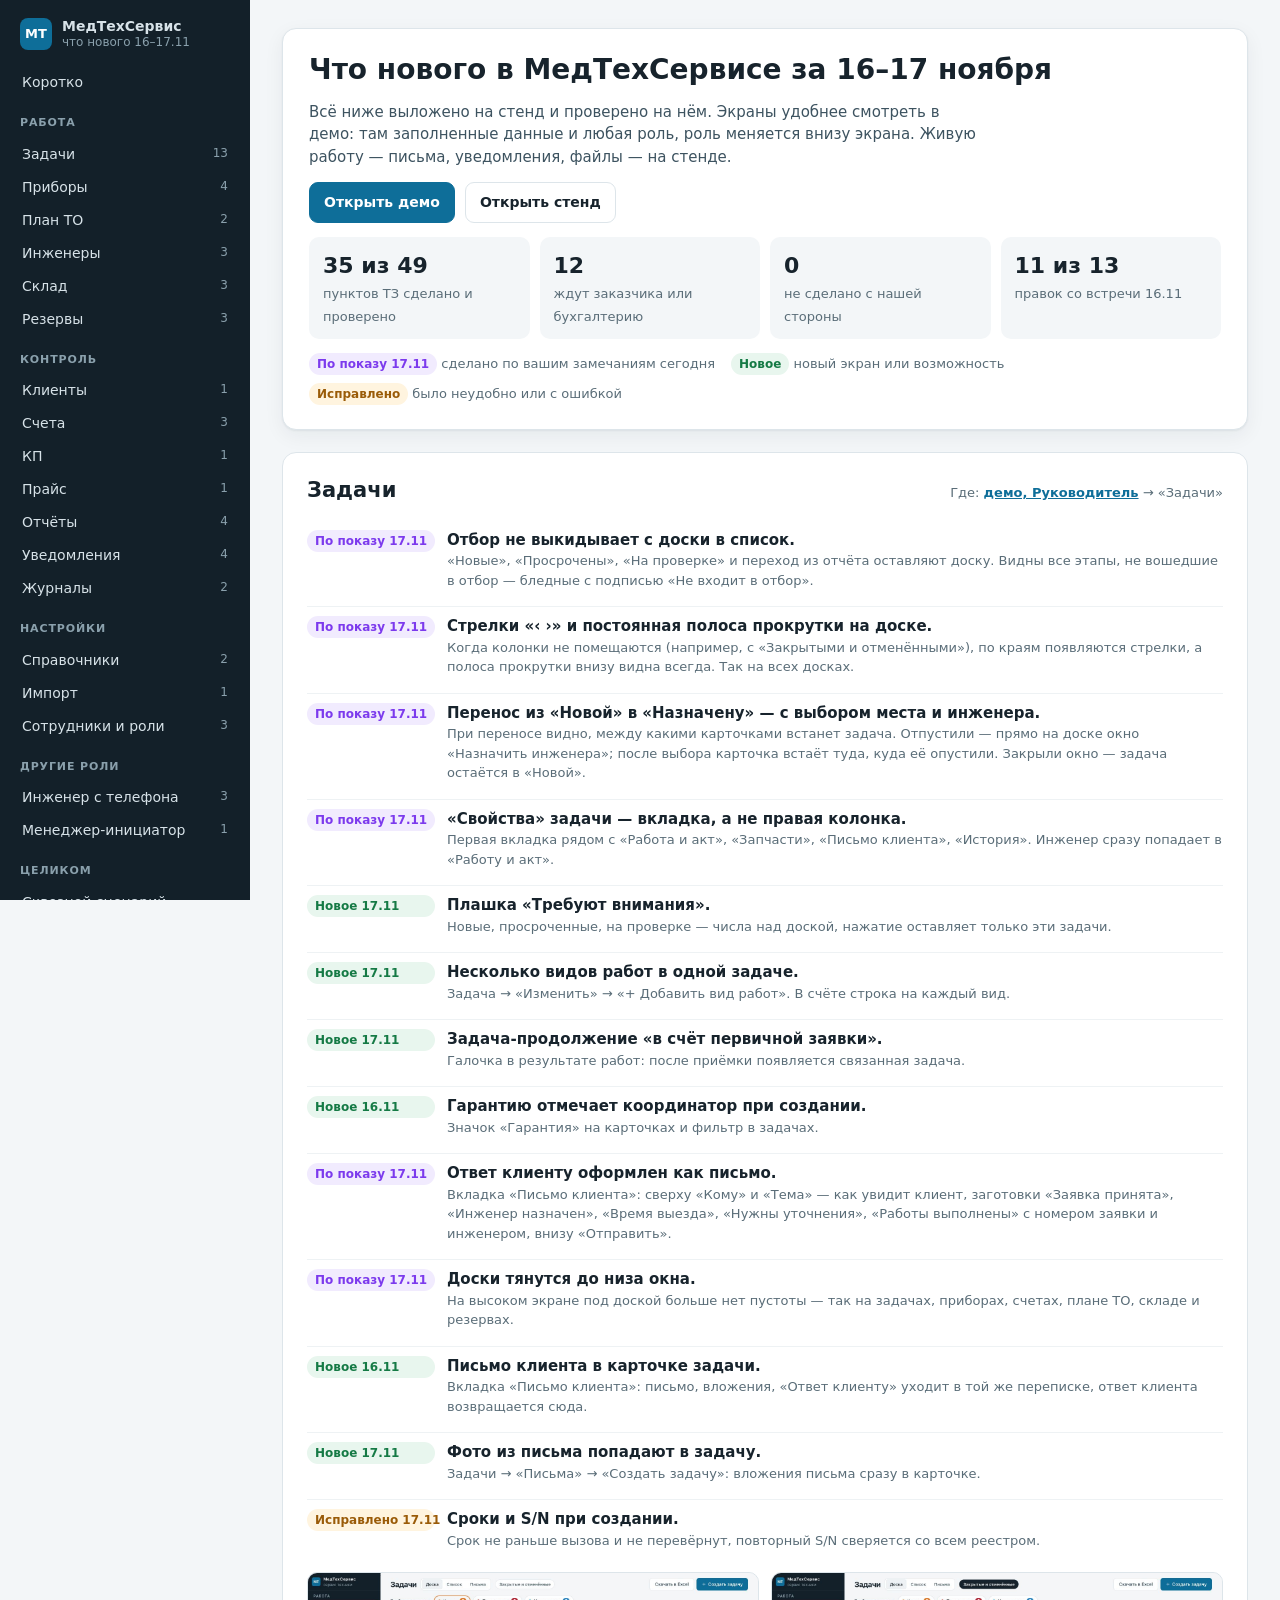
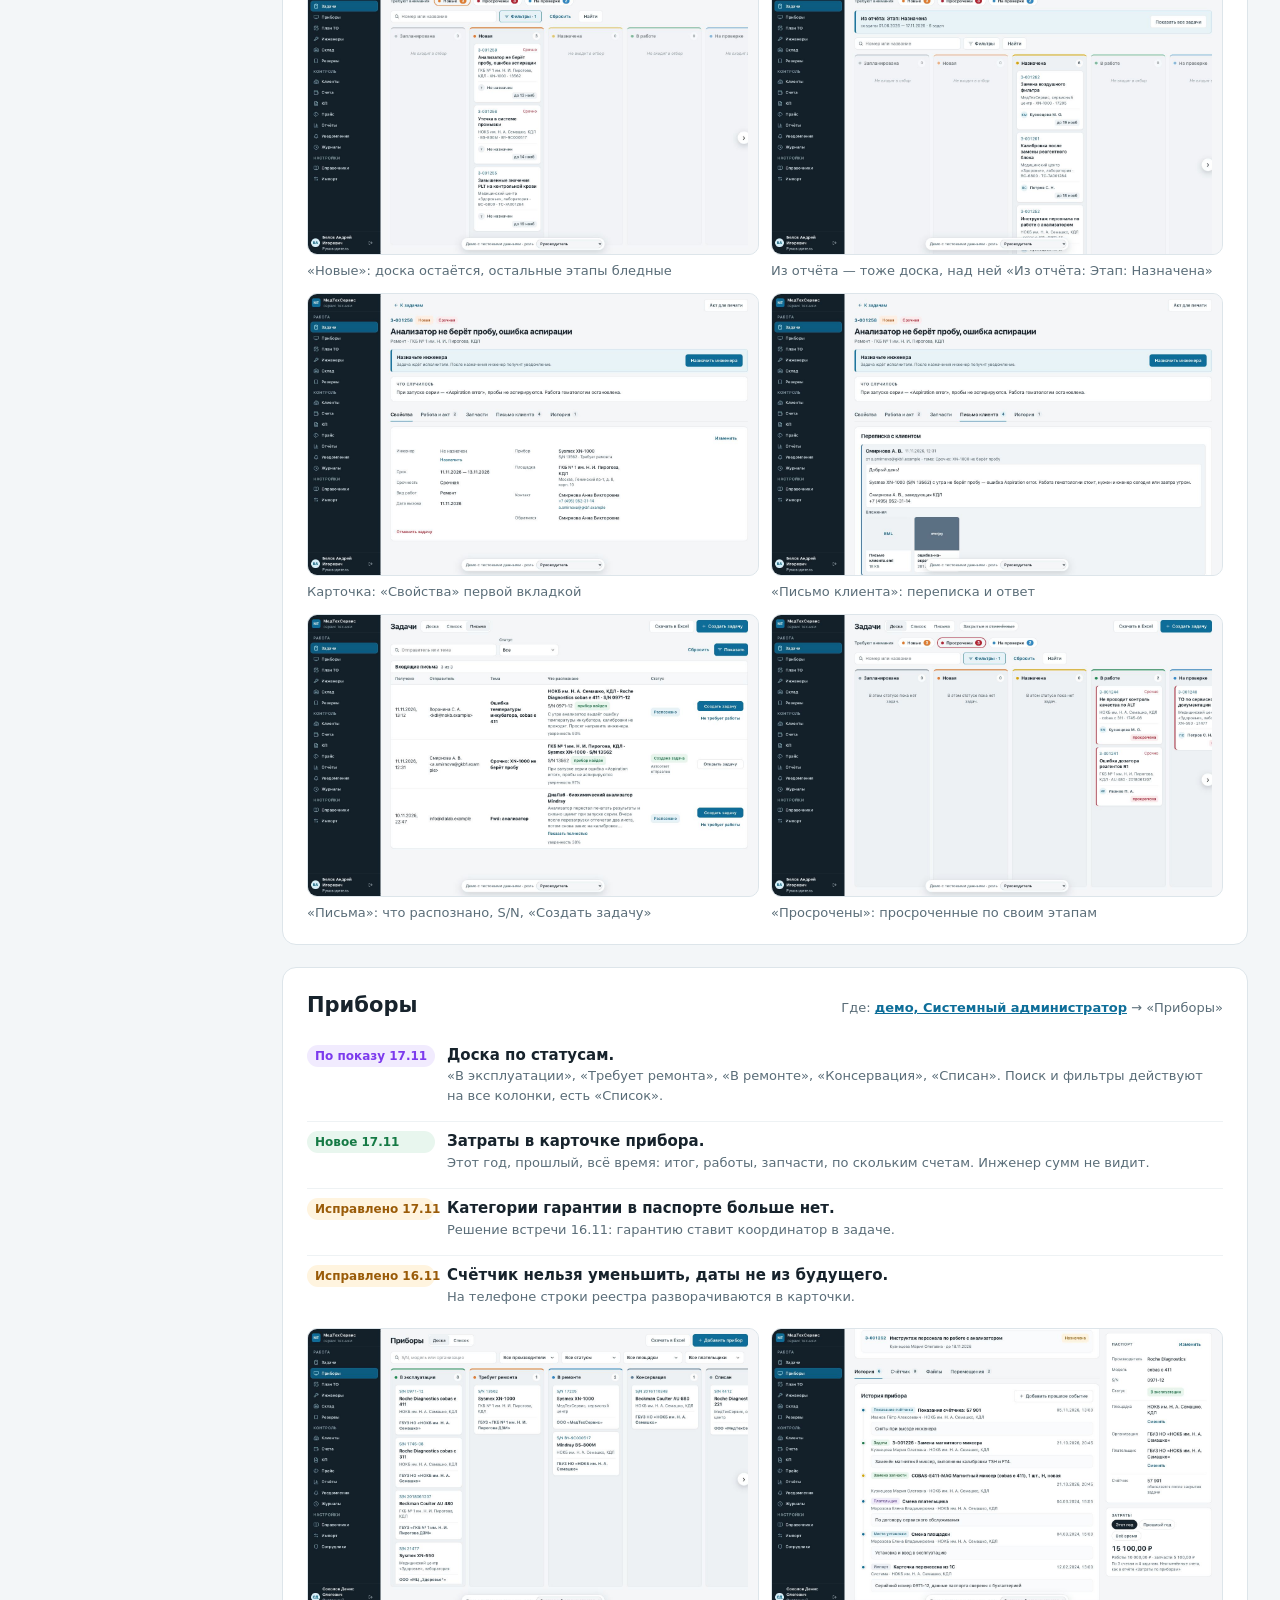
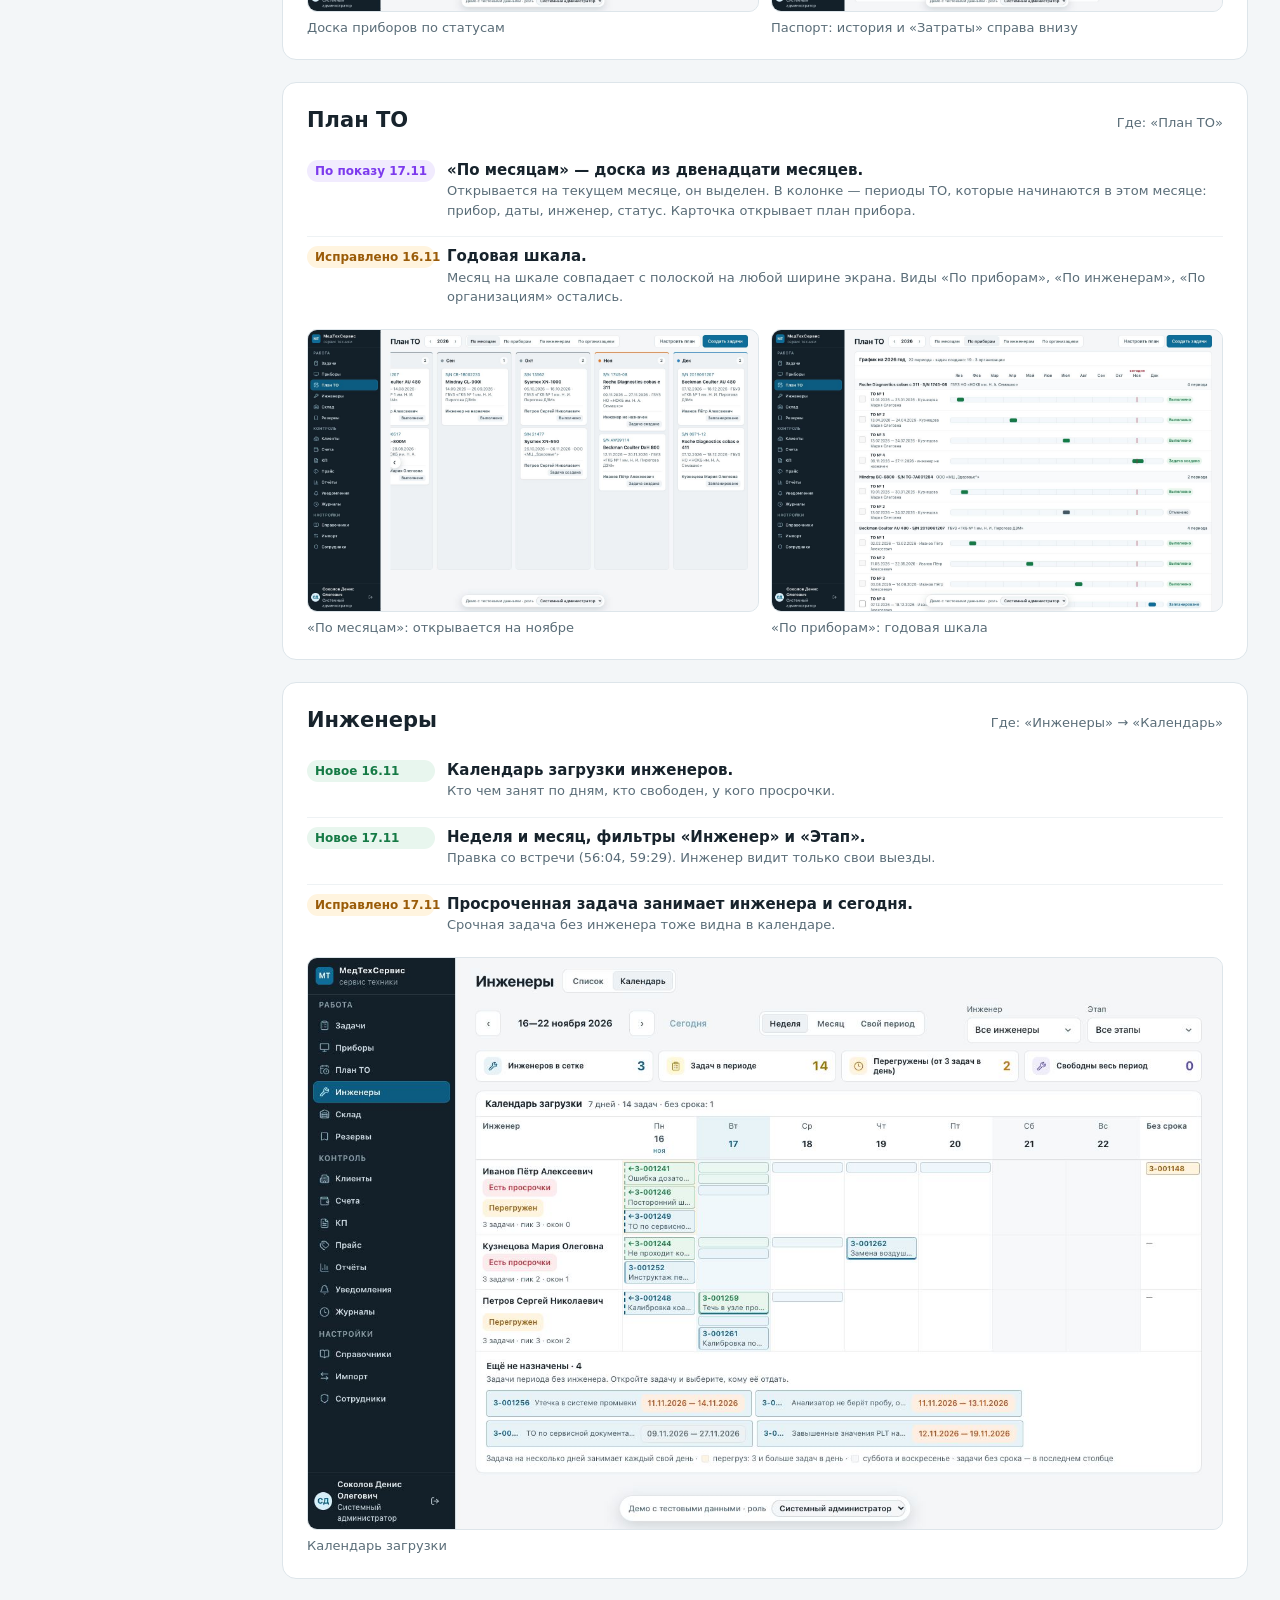
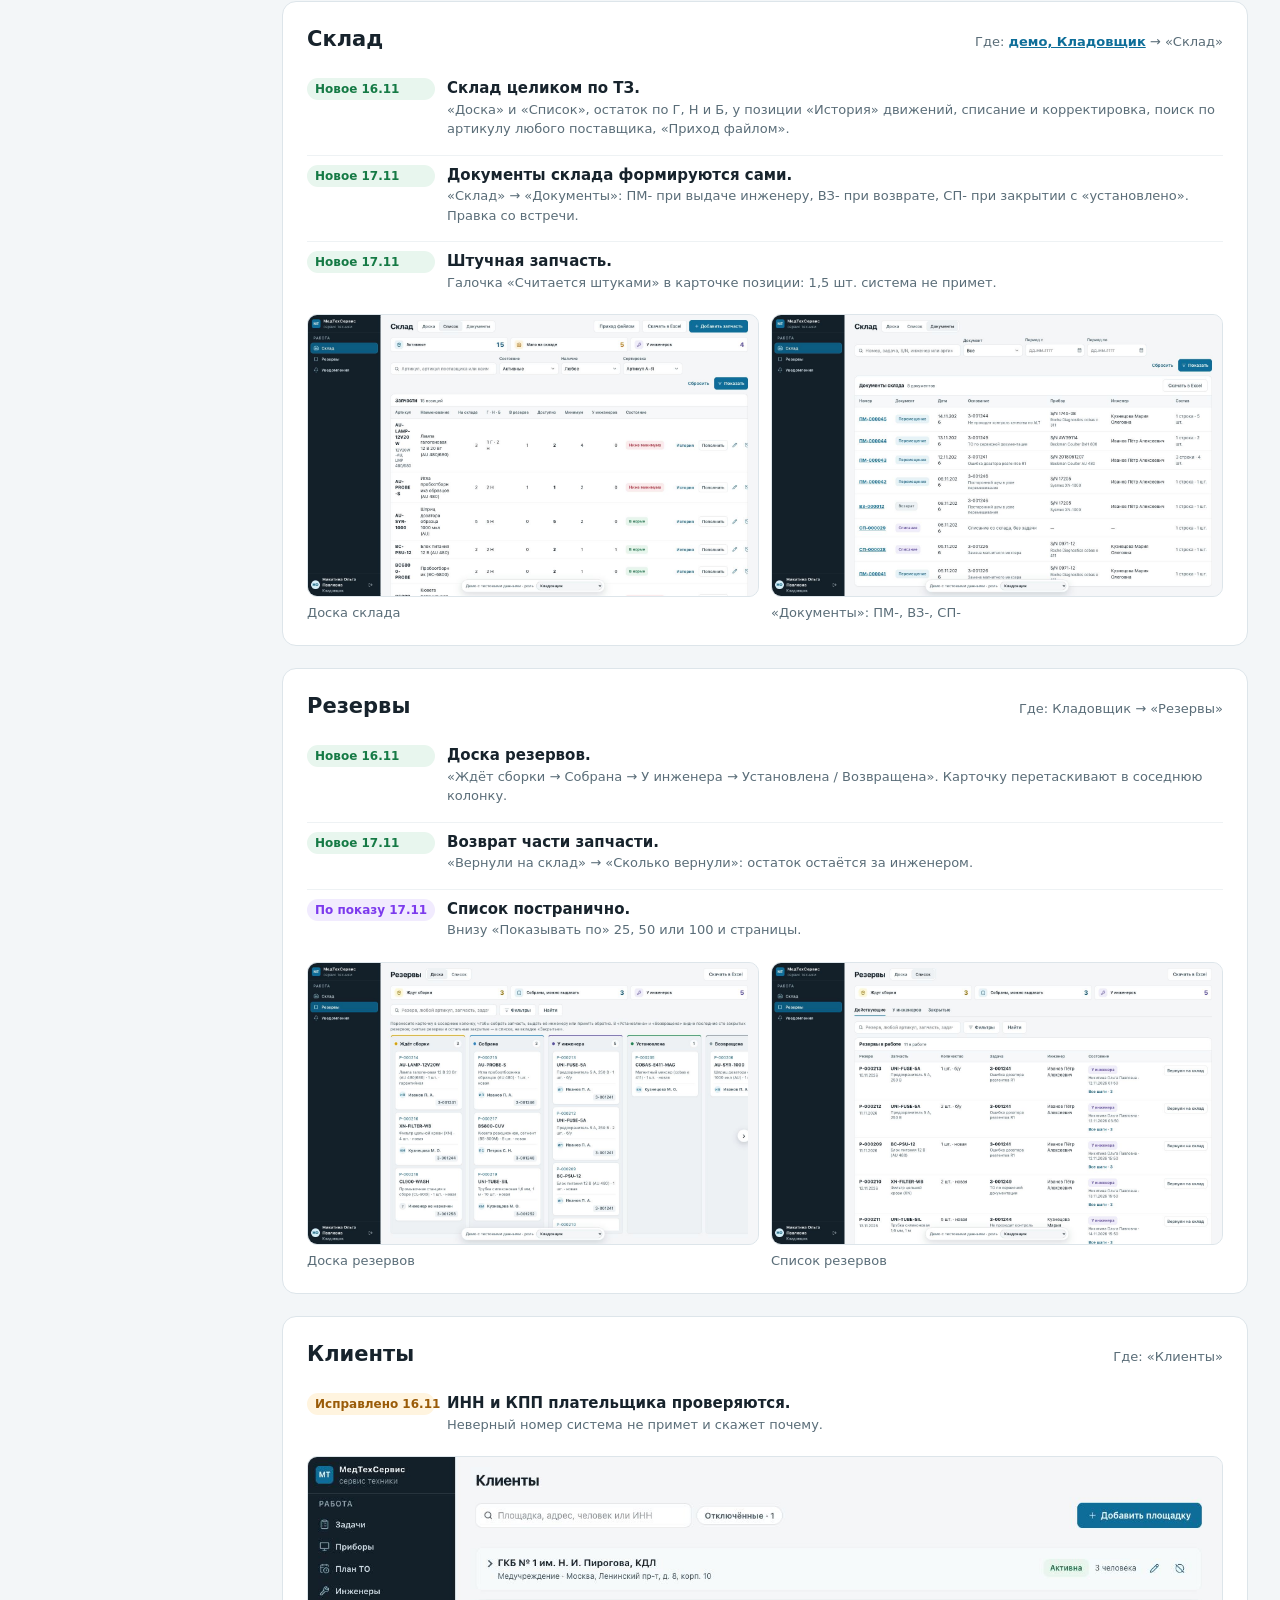
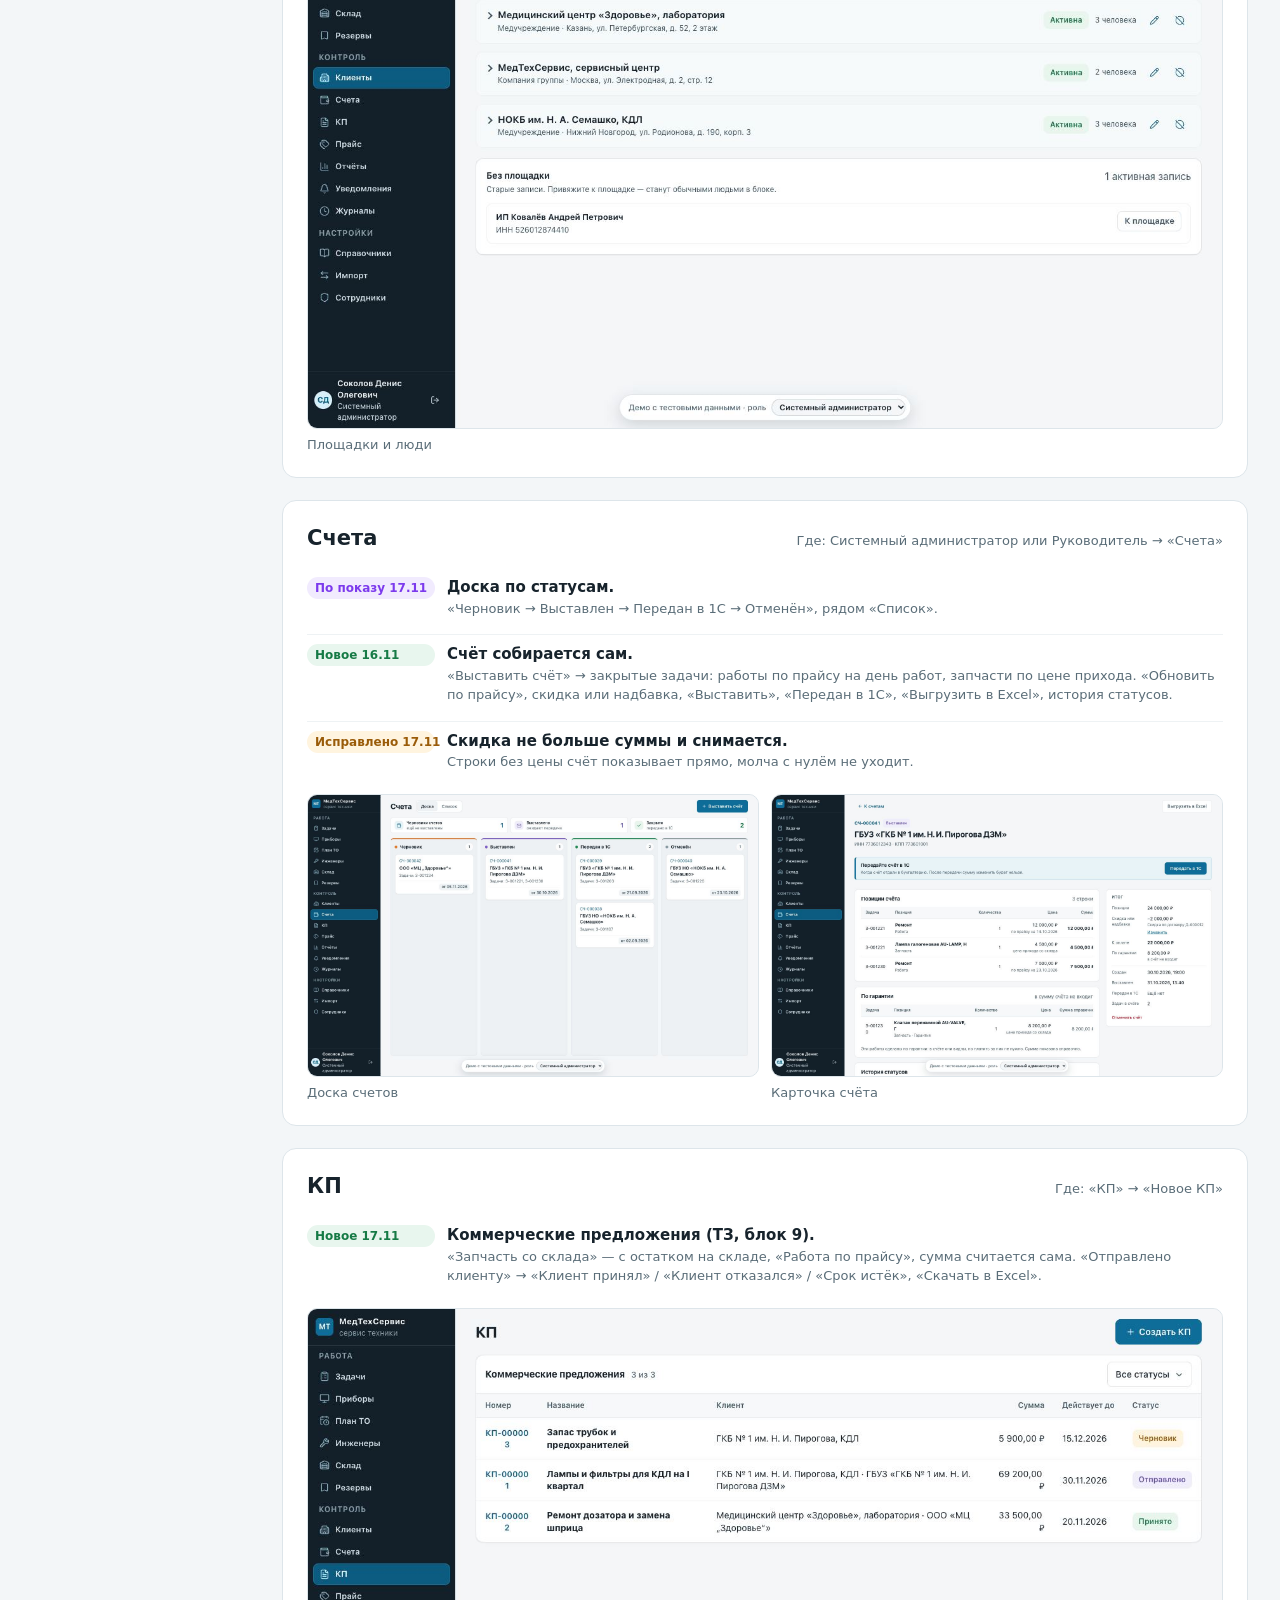
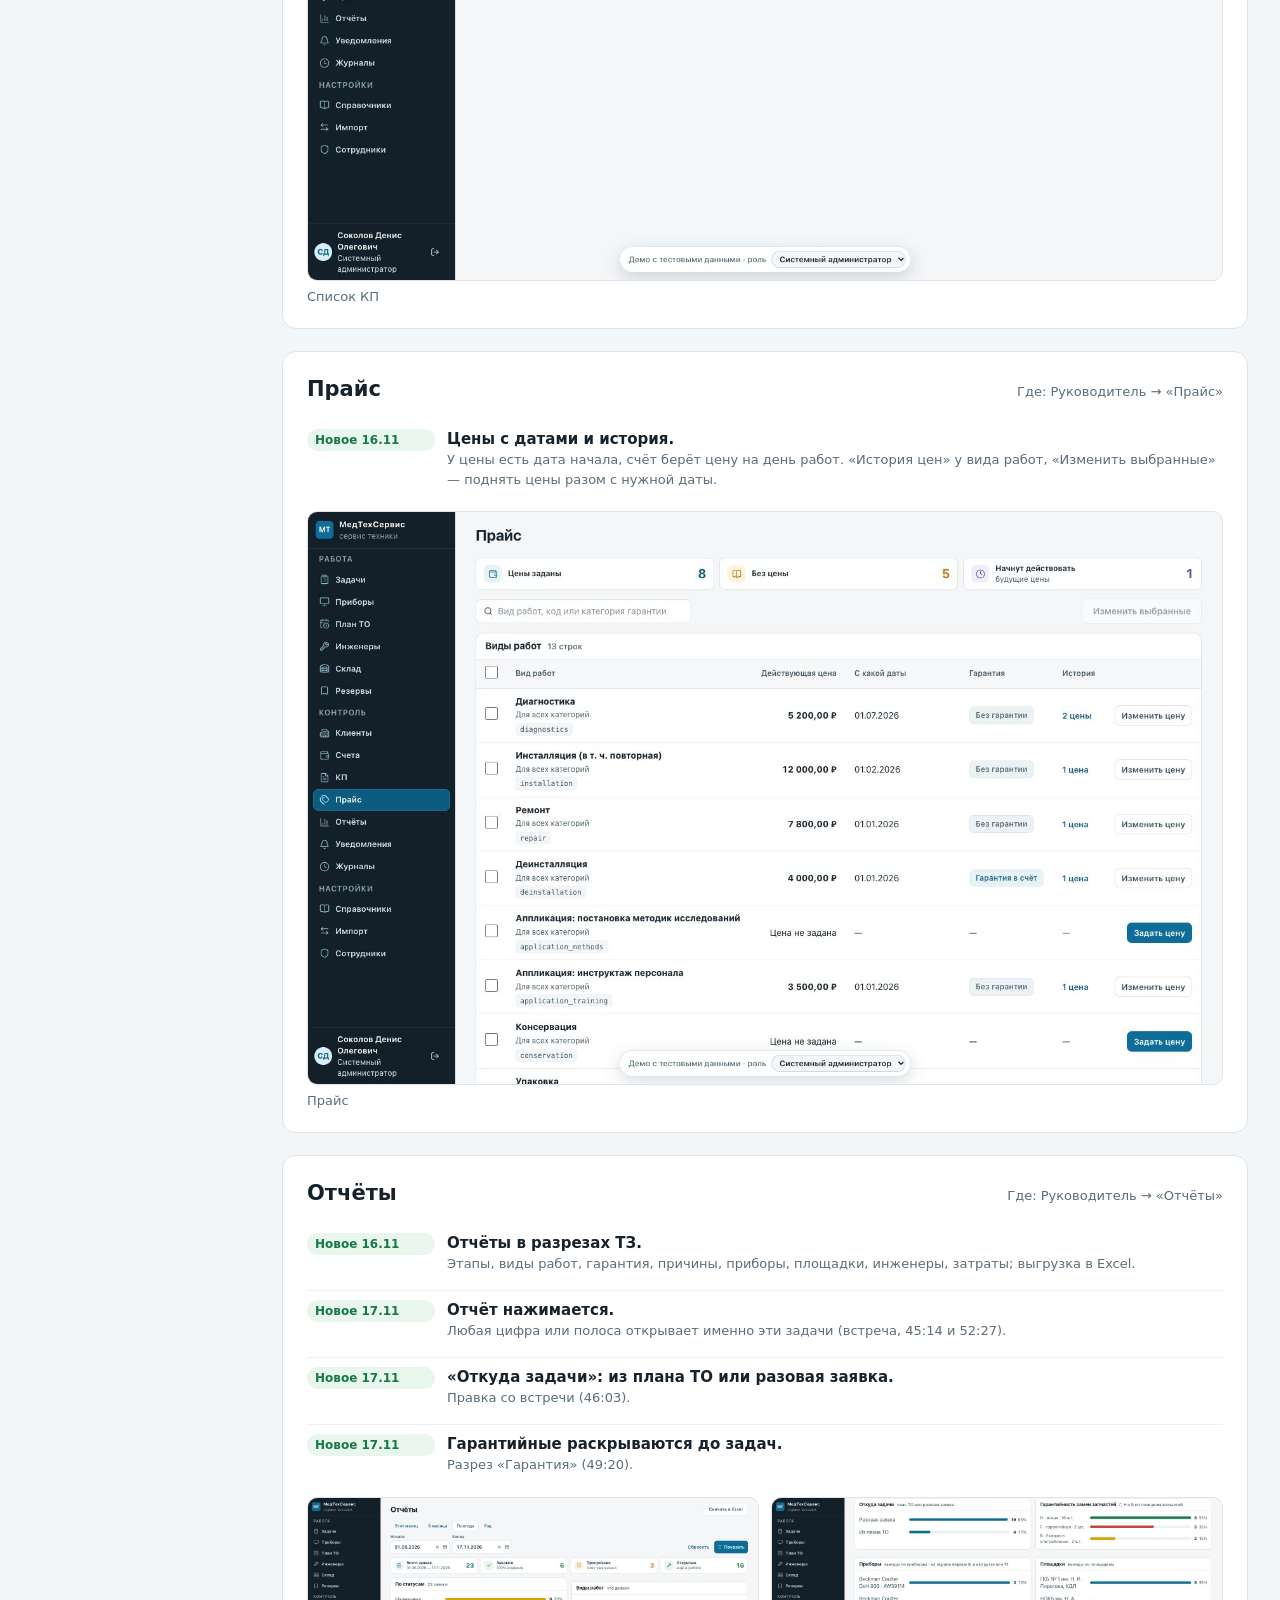
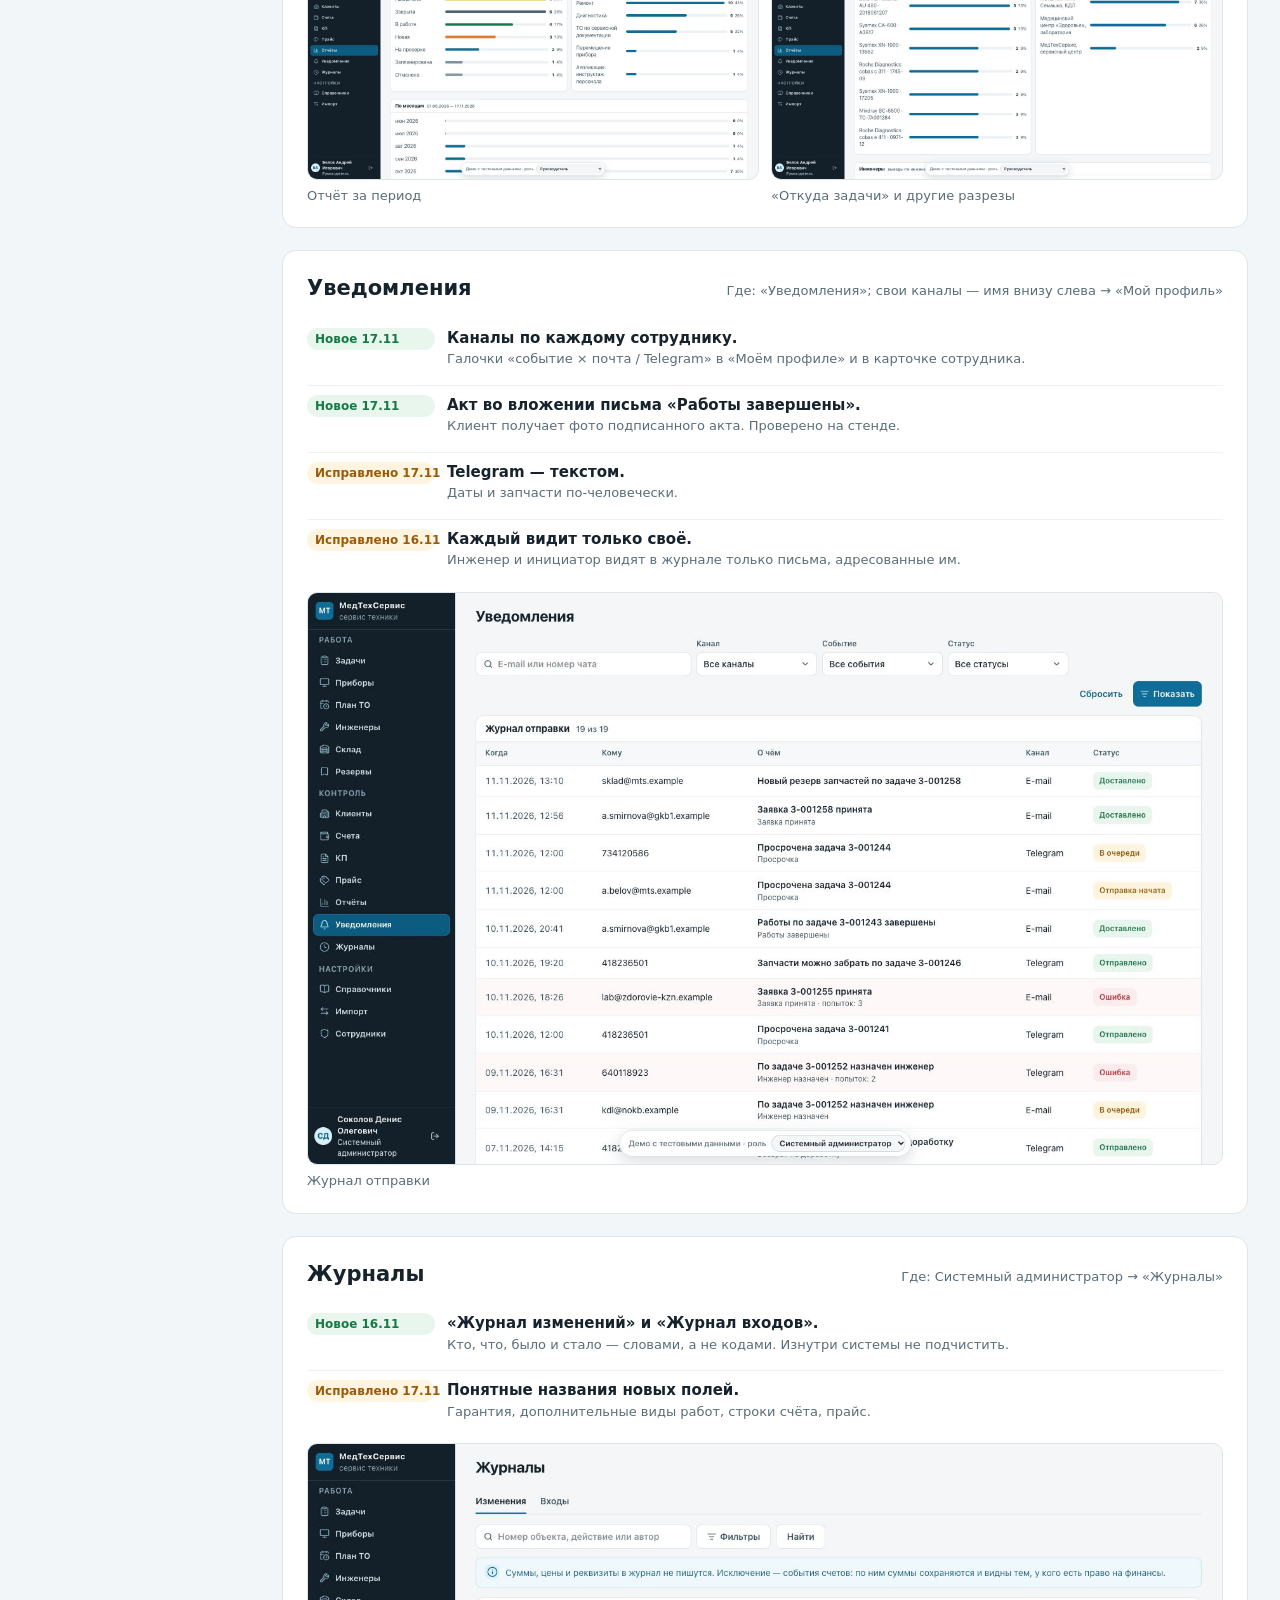
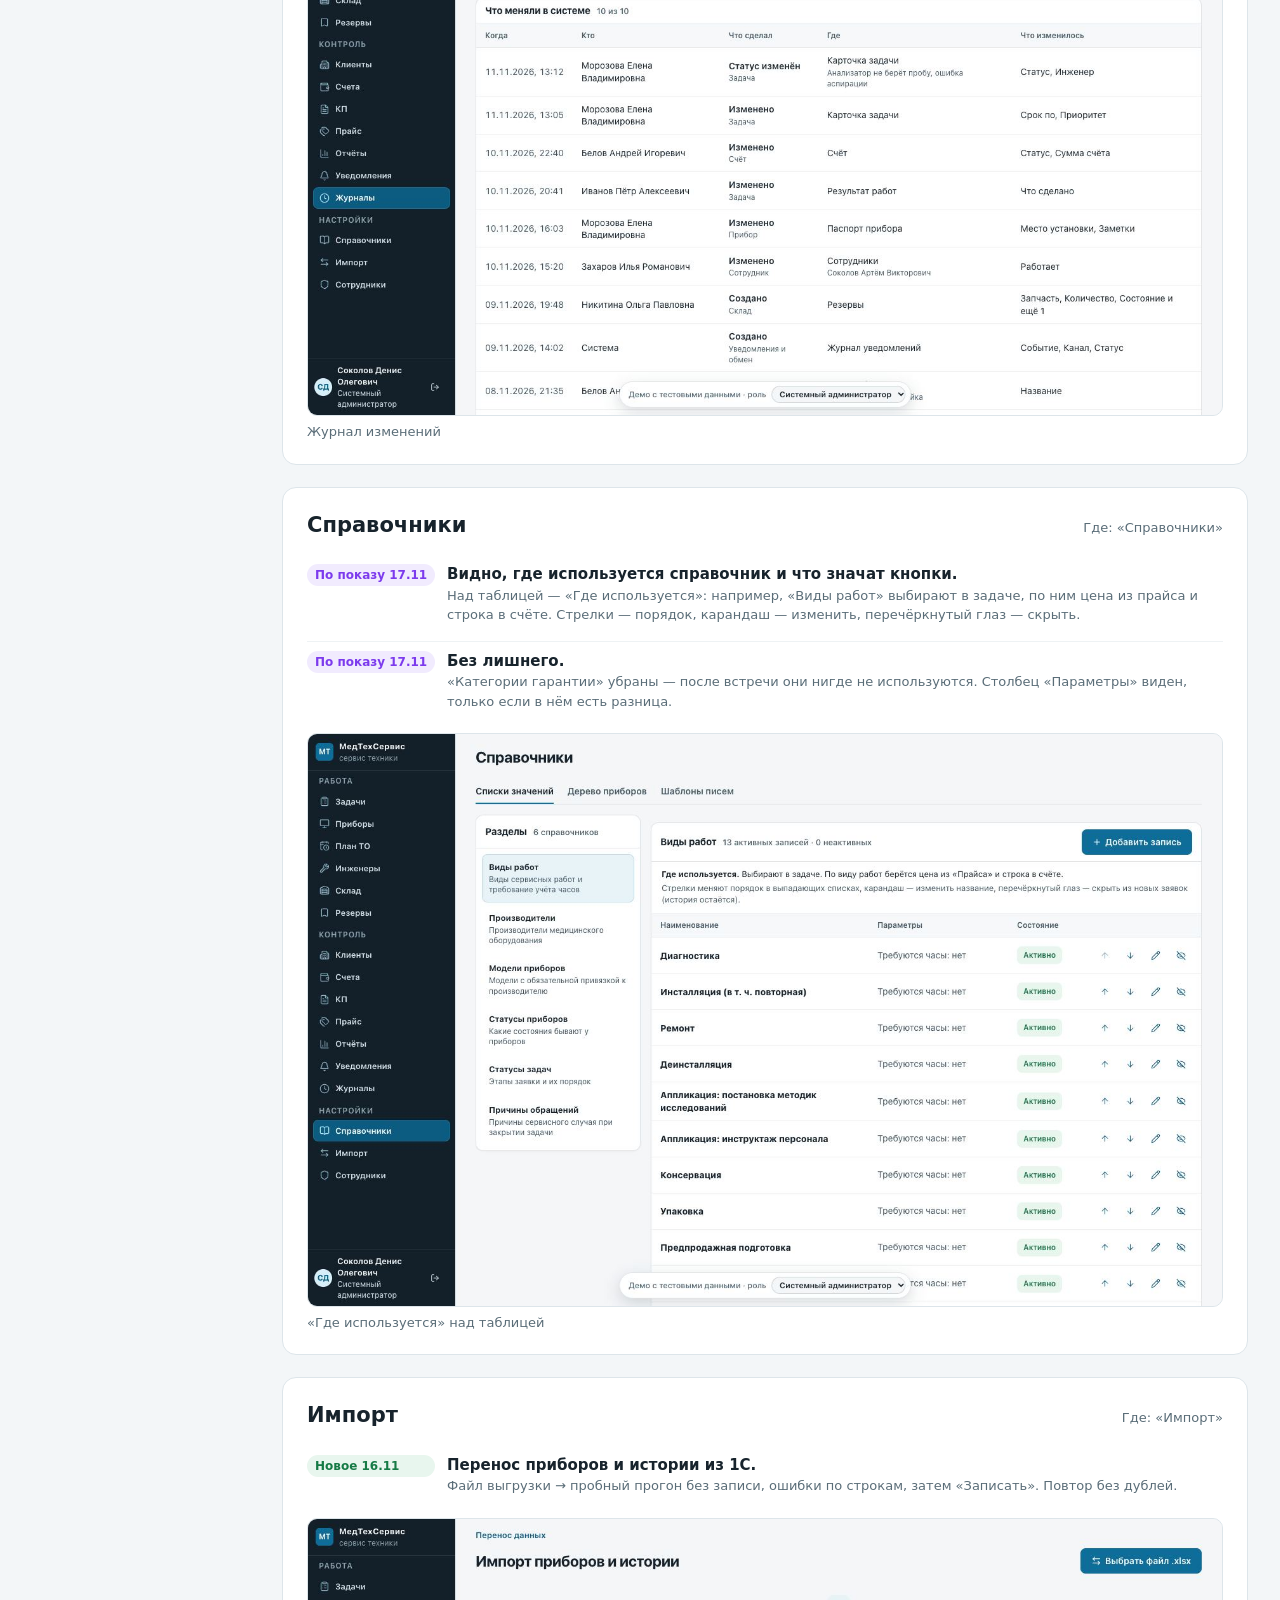
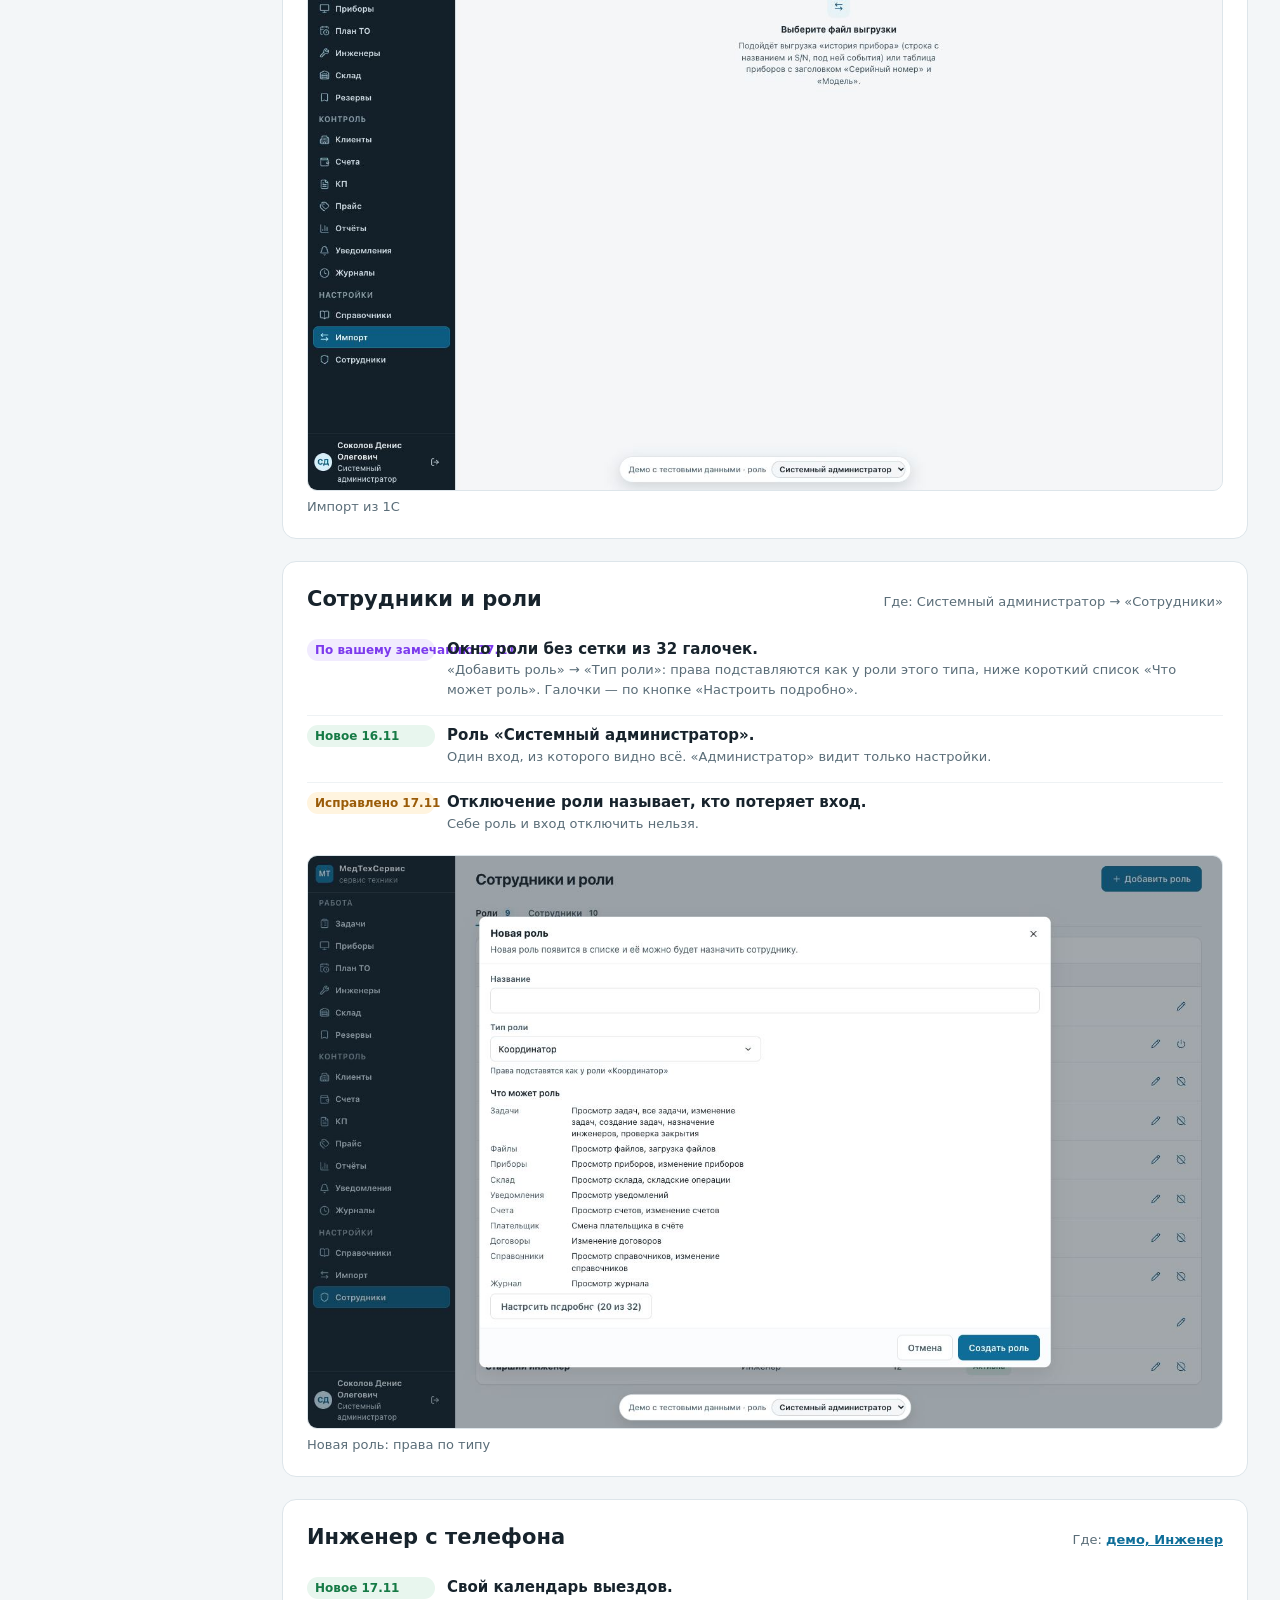
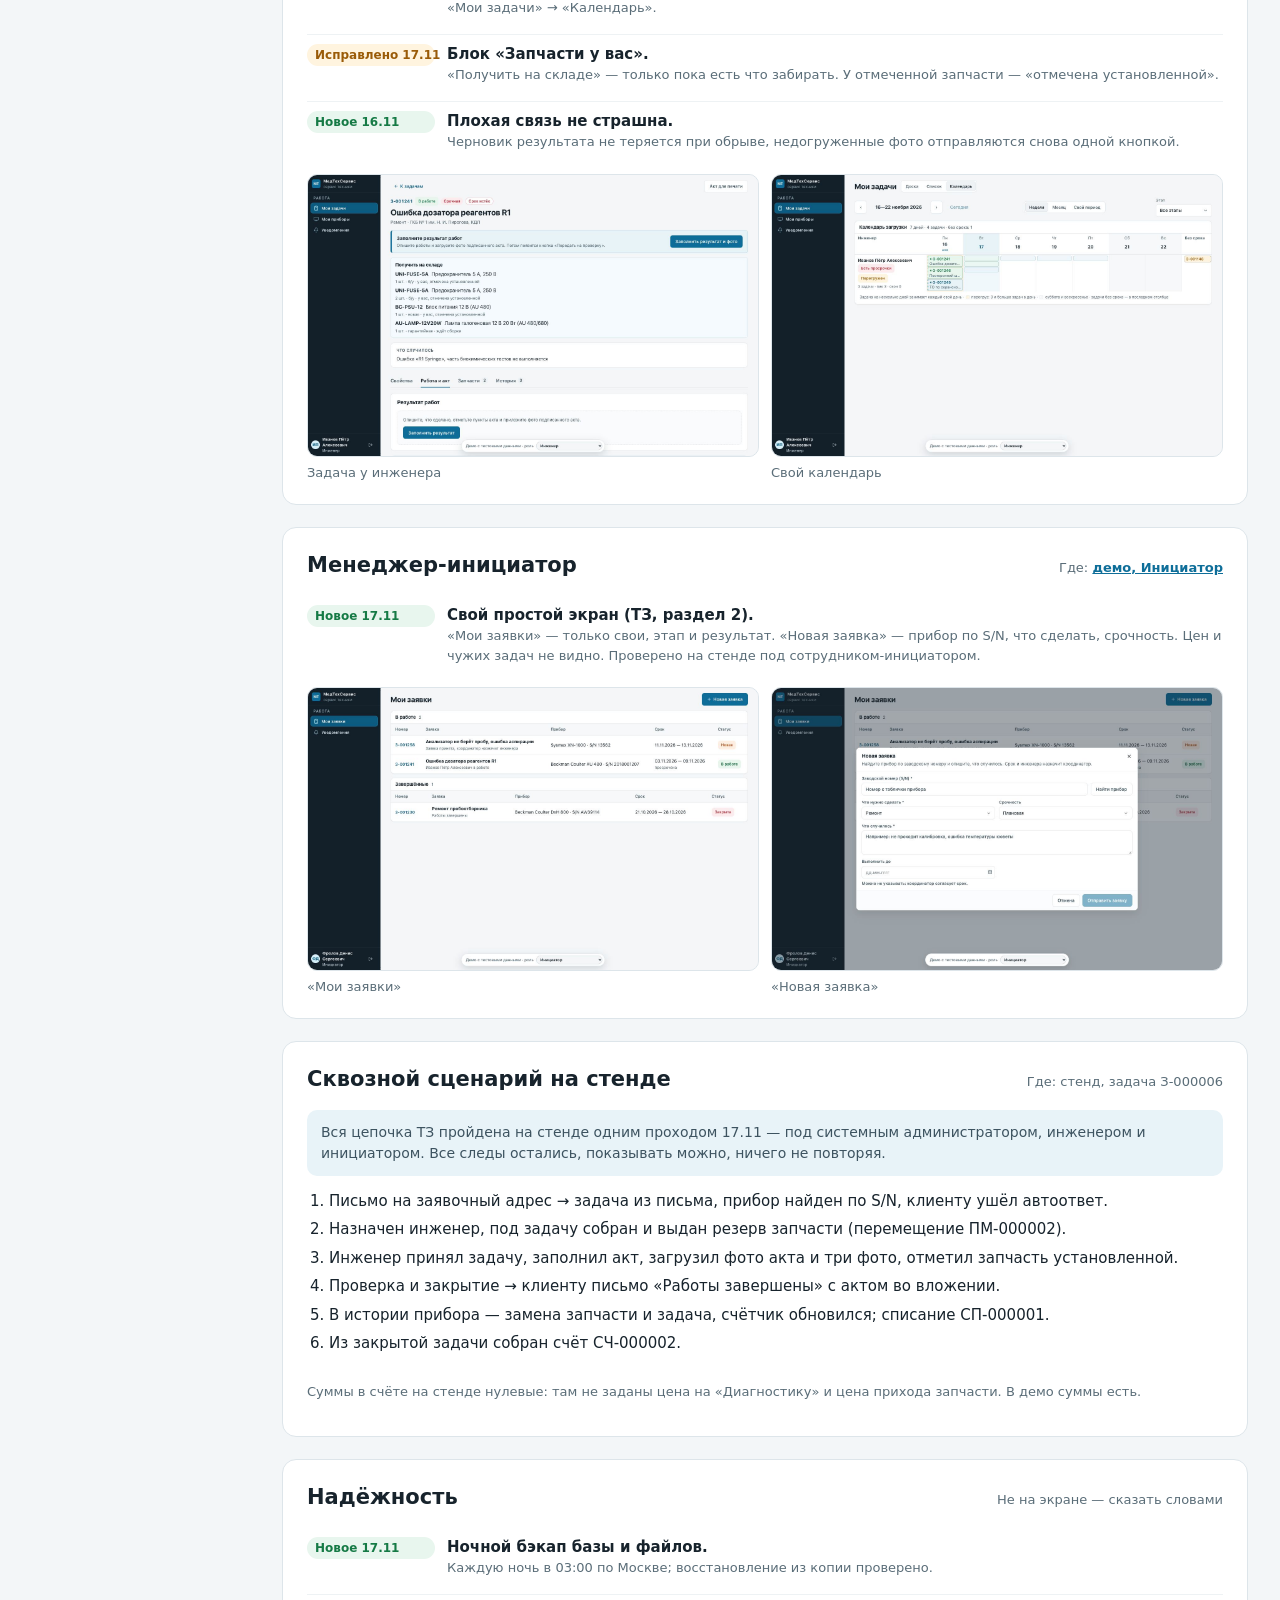
==== whatsnew/index.html @ 18b4f777 "Что нового: раздел «Что ждём от заказчика»" ====
<!doctype html>
<html lang="ru">
<head>
<meta charset="utf-8">
<meta name="viewport" content="width=device-width, initial-scale=1, viewport-fit=cover">
<title>Что нового в МедТехСервисе</title>
<meta name="description" content="Все изменения CRM МедТехСервис по разделам меню: что появилось, что исправлено, где нажать, что ждём от заказчика.">
<link rel="icon" href="../favicon.svg" type="image/svg+xml">
<style>
html, body { margin: 0; }
img { max-width: 100%; }
[hidden] { display: none !important; }
</style>
<style>
/* Раскладка: тёмное меню разделов слева, как в самой CRM; справа по разделу — что появилось, где нажать, кадр. */
:root {
  --bg: #f3f6f8; --surface: #ffffff; --ink: #17232c; --ink-soft: #3d5360; --muted: #5a6d78;
  --border: #dde5ea; --border-soft: #eef2f4;
  --accent: #0e6e99; --accent-dark: #0c5c81; --accent-soft: #e8f3f8;
  --side: #132029; --side-soft: #1c333f; --side-text: #d7e2e8; --side-muted: #8aa0ac;
  --new: #157a45; --new-soft: #e8f6ee; --fix: #9a5b08; --fix-soft: #fff4df; --ask: #7c3aed; --ask-soft: #f1ebfe;
  --font: system-ui, -apple-system, BlinkMacSystemFont, "Segoe UI", "Noto Sans", Arial, sans-serif;
  --shadow: 0 1px 2px rgb(23 35 44 / 6%), 0 6px 20px rgb(23 35 44 / 6%);
}
@media (prefers-color-scheme: dark) { :root:not([data-theme="light"]) {
  --bg: #0f171d; --surface: #16212a; --ink: #e6edf1; --ink-soft: #b9c7cf; --muted: #93a6b1;
  --border: #26343e; --border-soft: #1d2a33; --accent: #5cb4dd; --accent-dark: #8ccbe8; --accent-soft: #15303e;
  --side: #0b1217; --side-soft: #17262f; --side-text: #d7e2e8; --side-muted: #7f95a1;
  --new: #5fcf93; --new-soft: #14301f; --fix: #f0b65c; --fix-soft: #33270f; --ask: #b79cff; --ask-soft: #2a2140;
  --shadow: 0 1px 2px rgb(0 0 0 / 30%); color-scheme: dark; } }
:root[data-theme="dark"] {
  --bg: #0f171d; --surface: #16212a; --ink: #e6edf1; --ink-soft: #b9c7cf; --muted: #93a6b1;
  --border: #26343e; --border-soft: #1d2a33; --accent: #5cb4dd; --accent-dark: #8ccbe8; --accent-soft: #15303e;
  --side: #0b1217; --side-soft: #17262f; --side-text: #d7e2e8; --side-muted: #7f95a1;
  --new: #5fcf93; --new-soft: #14301f; --fix: #f0b65c; --fix-soft: #33270f; --ask: #b79cff; --ask-soft: #2a2140;
  --shadow: 0 1px 2px rgb(0 0 0 / 30%); color-scheme: dark; }
* { box-sizing: border-box; }
body { background: var(--bg); color: var(--ink); font-family: var(--font); font-size: 15px; line-height: 1.5; }
a { color: var(--accent); }
.layout { display: grid; grid-template-columns: 250px minmax(0, 1fr); min-height: 100vh; }
.side { position: sticky; top: 0; height: 100vh; overflow-y: auto; padding: 18px 12px 24px; background: var(--side); color: var(--side-text); }
.brand { display: flex; align-items: center; gap: 10px; padding: 0 8px 16px; }
.brand b { display: grid; place-items: center; width: 32px; height: 32px; border-radius: 8px; background: var(--accent); color: var(--surface); font-size: 13px; }
.brand span { display: grid; font-size: 14px; font-weight: 700; line-height: 1.2; }
.brand small { color: var(--side-muted); font-weight: 400; font-size: 12px; }
.side h3 { margin: 16px 8px 6px; color: var(--side-muted); font-size: 11px; font-weight: 700; letter-spacing: .08em; text-transform: uppercase; }
.side a { display: flex; justify-content: space-between; gap: 8px; padding: 6px 10px; border-radius: 7px; color: var(--side-text); text-decoration: none; font-size: 14px; }
.side a:hover, .side a:focus-visible { background: var(--side-soft); outline: none; }
.side a i { color: var(--side-muted); font-style: normal; font-size: 12px; font-variant-numeric: tabular-nums; }
.main { min-width: 0; padding-block: 28px 64px; padding-left: max(32px, env(safe-area-inset-left, 0px)); padding-right: max(32px, env(safe-area-inset-right, 0px)); }
.wrap { max-width: 1120px; margin: 0 auto; display: grid; gap: 22px; }
.hero { display: grid; gap: 14px; padding: 24px 26px; border: 1px solid var(--border); border-radius: 14px; background: var(--surface); box-shadow: var(--shadow); }
.hero h1 { margin: 0; font-size: 28px; line-height: 1.2; text-wrap: balance; }
.hero p { margin: 0; max-width: 70ch; color: var(--ink-soft); }
.links { display: flex; flex-wrap: wrap; gap: 10px; }
.btn { display: inline-flex; align-items: center; gap: 6px; padding: 9px 14px; border-radius: 9px; border: 1px solid var(--border); background: var(--surface); color: var(--ink); font-weight: 600; font-size: 14px; text-decoration: none; }
.btn--main { border-color: var(--accent); background: var(--accent); color: var(--surface); }
.legend { display: flex; flex-wrap: wrap; gap: 8px 16px; color: var(--muted); font-size: 13px; }
.stats { display: grid; grid-template-columns: repeat(4, minmax(0, 1fr)); gap: 10px; }
.stat { padding: 12px 14px; border-radius: 10px; background: var(--bg); }
.stat strong { display: block; font-size: 22px; font-variant-numeric: tabular-nums; }
.stat span { color: var(--muted); font-size: 13px; }
.tag { display: inline-block; flex: 0 0 auto; padding: 2px 8px; border-radius: 999px; font-size: 12px; font-weight: 600; white-space: nowrap; }
.tag--ask { color: var(--ask); background: var(--ask-soft); }
.tag--new { color: var(--new); background: var(--new-soft); }
.tag--fix { color: var(--fix); background: var(--fix-soft); }
.tag--wait { color: var(--accent-dark); background: var(--accent-soft); }
section.part { scroll-margin-top: 16px; display: grid; gap: 14px; padding: 22px 24px; border: 1px solid var(--border); border-radius: 14px; background: var(--surface); }
.part header { display: flex; flex-wrap: wrap; align-items: baseline; justify-content: space-between; gap: 6px 16px; }
.part h2 { margin: 0; font-size: 21px; }
.where { color: var(--muted); font-size: 13px; }
.where a { font-weight: 600; }
ul.items { display: grid; gap: 8px; margin: 0; padding: 0; list-style: none; }
ul.items li { display: grid; grid-template-columns: 128px minmax(0, 1fr); gap: 4px 12px; align-items: baseline; padding: 8px 0; border-top: 1px solid var(--border-soft); }
ul.items li:first-child { border-top: 0; }
ul.items li > div { min-width: 0; }
ul.items b { font-weight: 650; }
ul.items small { display: block; color: var(--muted); font-size: 13px; }
.shots { display: grid; grid-template-columns: repeat(auto-fit, minmax(300px, 1fr)); gap: 12px; }
figure { margin: 0; display: grid; gap: 6px; }
.shot { display: block; width: 100%; padding: 0; overflow: hidden; border: 1px solid var(--border); border-radius: 10px; background: var(--bg); cursor: zoom-in; }
.shot:focus-visible { outline: 3px solid var(--accent); outline-offset: 2px; }
figure img { display: block; width: 100%; height: auto; max-width: 100%; aspect-ratio: 16 / 10; object-fit: cover; object-position: top left; transition: transform .2s ease; }
.shot:hover img { transform: scale(1.015); }
figcaption { color: var(--muted); font-size: 13px; }
.note { margin: 0; padding: 12px 14px; border-radius: 10px; background: var(--accent-soft); color: var(--ink-soft); font-size: 14px; }
.scenario { display: grid; gap: 6px; margin: 0; padding-left: 22px; }
.foot { color: var(--muted); font-size: 13px; text-align: center; }

/* Просмотр скриншота на весь экран: внутри страницы, без перехода по ссылке */
.viewer { position: fixed; inset: 0; z-index: 50; display: grid; grid-template-rows: auto minmax(0, 1fr) auto; background: rgb(8 14 18 / 92%); color: #eef3f6;
  padding: max(10px, env(safe-area-inset-top, 0px)) max(12px, env(safe-area-inset-right, 0px)) max(10px, env(safe-area-inset-bottom, 0px)) max(12px, env(safe-area-inset-left, 0px)); }
.viewer[hidden] { display: none; }
.viewer__bar { display: flex; align-items: center; justify-content: space-between; gap: 12px; padding: 4px 4px 10px; font-size: 14px; }
.viewer__count { color: #a9bac4; font-variant-numeric: tabular-nums; }
.viewer__stage { position: relative; display: grid; place-items: center; min-height: 0; overflow: auto; }
.viewer__stage img { max-width: 100%; max-height: 100%; width: auto; height: auto; aspect-ratio: auto; object-fit: contain; border-radius: 8px; box-shadow: 0 10px 40px rgb(0 0 0 / 45%); cursor: zoom-in; }
.viewer--full .viewer__stage { place-items: start center; }
.viewer--full .viewer__stage img { max-width: none; max-height: none; cursor: zoom-out; }
.viewer__caption { padding: 10px 4px 2px; color: #d6e1e7; font-size: 14px; text-align: center; }
.viewer__btn { display: grid; place-items: center; min-width: 44px; height: 44px; padding: 0 12px; border: 1px solid rgb(255 255 255 / 25%); border-radius: 999px; color: #fff; background: rgb(255 255 255 / 10%); font-size: 15px; cursor: pointer; }
.viewer__btn:hover, .viewer__btn:focus-visible { background: rgb(255 255 255 / 22%); outline: none; }
.viewer__nav { position: absolute; top: 50%; z-index: 2; width: 52px; height: 52px; padding: 0 0 4px; font-size: 30px; transform: translateY(-50%); }
.viewer__nav--prev { left: 6px; }
.viewer__nav--next { right: 6px; }
@media (max-width: 900px) {
  .layout { grid-template-columns: minmax(0, 1fr); }
  .side { position: static; height: auto; padding: 12px max(16px, env(safe-area-inset-right, 0px)) 12px max(16px, env(safe-area-inset-left, 0px)); }
  .side nav { display: flex; gap: 6px; overflow-x: auto; padding-bottom: 4px; }
  .side h3 { display: none; }
  .side a { flex: 0 0 auto; background: var(--side-soft); }
  .side a i { display: none; }
  .main { padding-left: max(16px, env(safe-area-inset-left, 0px)); padding-right: max(16px, env(safe-area-inset-right, 0px)); }
  .stats { grid-template-columns: repeat(2, minmax(0, 1fr)); }
  ul.items li { grid-template-columns: minmax(0, 1fr); }
  section.part, .hero { padding: 16px; }
}
@media (prefers-reduced-motion: reduce) { figure img { transition: none; } }
</style>
</head>
<body>
<div class="layout">
  <aside class="side" aria-label="Разделы">
    <div class="brand"><b>МТ</b><span>МедТехСервис<small>что нового 16–17.11</small></span></div>
    <nav>
      <a href="#top">Коротко</a>
      <h3>Работа</h3>
      <a href="#tasks">Задачи <i>13</i></a>
      <a href="#equipment">Приборы <i>4</i></a>
      <a href="#plan">План ТО <i>2</i></a>
      <a href="#engineers">Инженеры <i>3</i></a>
      <a href="#warehouse">Склад <i>3</i></a>
      <a href="#reservations">Резервы <i>3</i></a>
      <h3>Контроль</h3>
      <a href="#customers">Клиенты <i>1</i></a>
      <a href="#invoices">Счета <i>3</i></a>
      <a href="#quotes">КП <i>1</i></a>
      <a href="#price">Прайс <i>1</i></a>
      <a href="#reports">Отчёты <i>4</i></a>
      <a href="#notifications">Уведомления <i>4</i></a>
      <a href="#journals">Журналы <i>2</i></a>
      <h3>Настройки</h3>
      <a href="#references">Справочники <i>2</i></a>
      <a href="#import">Импорт <i>1</i></a>
      <a href="#staff">Сотрудники и роли <i>3</i></a>
      <h3>Другие роли</h3>
      <a href="#engineer">Инженер с телефона <i>3</i></a>
      <a href="#initiator">Менеджер-инициатор <i>1</i></a>
      <h3>Целиком</h3>
      <a href="#scenario">Сквозной сценарий</a>
      <a href="#reliability">Надёжность</a>
      <a href="#waiting">Ждём от заказчика <i>11</i></a>
    </nav>
  </aside>

  <main class="main">
    <div class="wrap">
      <section class="hero" id="top">
        <h1>Что нового в МедТехСервисе за 16–17 ноября</h1>
        <p>Всё ниже выложено на стенд и проверено на нём. Экраны удобнее смотреть в демо: там заполненные данные и любая роль, роль меняется внизу экрана. Живую работу — письма, уведомления, файлы — на стенде.</p>
        <div class="links">
          <a class="btn btn--main" href="https://pochuvstvuyvkus.github.io/medtech-demo/?role=sysadmin" target="_blank" rel="noopener">Открыть демо</a>
          <a class="btn" href="https://medtechservice-89-111-154-253.sslip.io" target="_blank" rel="noopener">Открыть стенд</a>
        </div>
        <div class="stats">
          <div class="stat"><strong>35 из 49</strong><span>пунктов ТЗ сделано и проверено</span></div>
          <div class="stat"><strong>12</strong><span>ждут заказчика или бухгалтерию</span></div>
          <div class="stat"><strong>0</strong><span>не сделано с нашей стороны</span></div>
          <div class="stat"><strong>11 из 13</strong><span>правок со встречи 16.11</span></div>
        </div>
        <div class="legend"><span><span class="tag tag--ask">По показу 17.11</span> сделано по вашим замечаниям сегодня</span><span><span class="tag tag--new">Новое</span> новый экран или возможность</span><span><span class="tag tag--fix">Исправлено</span> было неудобно или с ошибкой</span></div>
      </section>

      <section class="part" id="tasks">
        <header><h2>Задачи</h2><span class="where">Где: <a href="https://pochuvstvuyvkus.github.io/medtech-demo/?role=supervisor" target="_blank" rel="noopener">демо, Руководитель</a> → «Задачи»</span></header>
        <ul class="items">
          <li><span class="tag tag--ask">По показу 17.11</span><div><b>Отбор не выкидывает с доски в список.</b><small>«Новые», «Просрочены», «На проверке» и переход из отчёта оставляют доску. Видны все этапы, не вошедшие в отбор — бледные с подписью «Не входит в отбор».</small></div></li>
          <li><span class="tag tag--ask">По показу 17.11</span><div><b>Стрелки «‹ ›» и постоянная полоса прокрутки на доске.</b><small>Когда колонки не помещаются (например, с «Закрытыми и отменёнными»), по краям появляются стрелки, а полоса прокрутки внизу видна всегда. Так на всех досках.</small></div></li>
          <li><span class="tag tag--ask">По показу 17.11</span><div><b>Перенос из «Новой» в «Назначену» — с выбором места и инженера.</b><small>При переносе видно, между какими карточками встанет задача. Отпустили — прямо на доске окно «Назначить инженера»; после выбора карточка встаёт туда, куда её опустили. Закрыли окно — задача остаётся в «Новой».</small></div></li>
          <li><span class="tag tag--ask">По показу 17.11</span><div><b>«Свойства» задачи — вкладка, а не правая колонка.</b><small>Первая вкладка рядом с «Работа и акт», «Запчасти», «Письмо клиента», «История». Инженер сразу попадает в «Работу и акт».</small></div></li>
          <li><span class="tag tag--new">Новое 17.11</span><div><b>Плашка «Требуют внимания».</b><small>Новые, просроченные, на проверке — числа над доской, нажатие оставляет только эти задачи.</small></div></li>
          <li><span class="tag tag--new">Новое 17.11</span><div><b>Несколько видов работ в одной задаче.</b><small>Задача → «Изменить» → «+ Добавить вид работ». В счёте строка на каждый вид.</small></div></li>
          <li><span class="tag tag--new">Новое 17.11</span><div><b>Задача-продолжение «в счёт первичной заявки».</b><small>Галочка в результате работ: после приёмки появляется связанная задача.</small></div></li>
          <li><span class="tag tag--new">Новое 16.11</span><div><b>Гарантию отмечает координатор при создании.</b><small>Значок «Гарантия» на карточках и фильтр в задачах.</small></div></li>
          <li><span class="tag tag--ask">По показу 17.11</span><div><b>Ответ клиенту оформлен как письмо.</b><small>Вкладка «Письмо клиента»: сверху «Кому» и «Тема» — как увидит клиент, заготовки «Заявка принята», «Инженер назначен», «Время выезда», «Нужны уточнения», «Работы выполнены» с номером заявки и инженером, внизу «Отправить».</small></div></li>
          <li><span class="tag tag--ask">По показу 17.11</span><div><b>Доски тянутся до низа окна.</b><small>На высоком экране под доской больше нет пустоты — так на задачах, приборах, счетах, плане ТО, складе и резервах.</small></div></li>
          <li><span class="tag tag--new">Новое 16.11</span><div><b>Письмо клиента в карточке задачи.</b><small>Вкладка «Письмо клиента»: письмо, вложения, «Ответ клиенту» уходит в той же переписке, ответ клиента возвращается сюда.</small></div></li>
          <li><span class="tag tag--new">Новое 17.11</span><div><b>Фото из письма попадают в задачу.</b><small>Задачи → «Письма» → «Создать задачу»: вложения письма сразу в карточке.</small></div></li>
          <li><span class="tag tag--fix">Исправлено 17.11</span><div><b>Сроки и S/N при создании.</b><small>Срок не раньше вызова и не перевёрнут, повторный S/N сверяется со всем реестром.</small></div></li>
        </ul>
        <div class="shots">
          <figure><button class="shot" type="button" data-full="shots/tasks-attention-new.jpg" aria-label="Открыть скриншот крупно"><img alt="Доска задач с отбором «Новые»: все этапы видны, лишние бледные" loading="lazy" src="shots/tasks-attention-new.jpg"></button><figcaption>«Новые»: доска остаётся, остальные этапы бледные</figcaption></figure>
          <figure><button class="shot" type="button" data-full="shots/tasks-from-report.jpg" aria-label="Открыть скриншот крупно"><img alt="Переход из отчёта «Этап: Назначена» открывает доску" loading="lazy" src="shots/tasks-from-report.jpg"></button><figcaption>Из отчёта — тоже доска, над ней «Из отчёта: Этап: Назначена»</figcaption></figure>
          <figure><button class="shot" type="button" data-full="shots/task-props.jpg" aria-label="Открыть скриншот крупно"><img alt="Карточка задачи со вкладкой «Свойства»" loading="lazy" src="shots/task-props.jpg"></button><figcaption>Карточка: «Свойства» первой вкладкой</figcaption></figure>
          <figure><button class="shot" type="button" data-full="shots/task-mail.jpg" aria-label="Открыть скриншот крупно"><img alt="Вкладка «Письмо клиента» в карточке задачи" loading="lazy" src="shots/task-mail.jpg"></button><figcaption>«Письмо клиента»: переписка и ответ</figcaption></figure>
          <figure><button class="shot" type="button" data-full="shots/tasks-mail.jpg" aria-label="Открыть скриншот крупно"><img alt="Входящие письма с распознанным S/N" loading="lazy" src="shots/tasks-mail.jpg"></button><figcaption>«Письма»: что распознано, S/N, «Создать задачу»</figcaption></figure>
          <figure><button class="shot" type="button" data-full="shots/tasks-attention-overdue.jpg" aria-label="Открыть скриншот крупно"><img alt="Отбор «Просрочены» на доске" loading="lazy" src="shots/tasks-attention-overdue.jpg"></button><figcaption>«Просрочены»: просроченные по своим этапам</figcaption></figure>
        </div>
      </section>

      <section class="part" id="equipment">
        <header><h2>Приборы</h2><span class="where">Где: <a href="https://pochuvstvuyvkus.github.io/medtech-demo/?role=sysadmin" target="_blank" rel="noopener">демо, Системный администратор</a> → «Приборы»</span></header>
        <ul class="items">
          <li><span class="tag tag--ask">По показу 17.11</span><div><b>Доска по статусам.</b><small>«В эксплуатации», «Требует ремонта», «В ремонте», «Консервация», «Списан». Поиск и фильтры действуют на все колонки, есть «Список».</small></div></li>
          <li><span class="tag tag--new">Новое 17.11</span><div><b>Затраты в карточке прибора.</b><small>Этот год, прошлый, всё время: итог, работы, запчасти, по скольким счетам. Инженер сумм не видит.</small></div></li>
          <li><span class="tag tag--fix">Исправлено 17.11</span><div><b>Категории гарантии в паспорте больше нет.</b><small>Решение встречи 16.11: гарантию ставит координатор в задаче.</small></div></li>
          <li><span class="tag tag--fix">Исправлено 16.11</span><div><b>Счётчик нельзя уменьшить, даты не из будущего.</b><small>На телефоне строки реестра разворачиваются в карточки.</small></div></li>
        </ul>
        <div class="shots">
          <figure><button class="shot" type="button" data-full="shots/equipment-board.jpg" aria-label="Открыть скриншот крупно"><img alt="Доска приборов по статусам" loading="lazy" src="shots/equipment-board.jpg"></button><figcaption>Доска приборов по статусам</figcaption></figure>
          <figure><button class="shot" type="button" data-full="shots/equipment-spend.jpg" aria-label="Открыть скриншот крупно"><img alt="Паспорт прибора с историей и затратами" loading="lazy" src="shots/equipment-spend.jpg"></button><figcaption>Паспорт: история и «Затраты» справа внизу</figcaption></figure>
        </div>
      </section>

      <section class="part" id="plan">
        <header><h2>План ТО</h2><span class="where">Где: «План ТО»</span></header>
        <ul class="items">
          <li><span class="tag tag--ask">По показу 17.11</span><div><b>«По месяцам» — доска из двенадцати месяцев.</b><small>Открывается на текущем месяце, он выделен. В колонке — периоды ТО, которые начинаются в этом месяце: прибор, даты, инженер, статус. Карточка открывает план прибора.</small></div></li>
          <li><span class="tag tag--fix">Исправлено 16.11</span><div><b>Годовая шкала.</b><small>Месяц на шкале совпадает с полоской на любой ширине экрана. Виды «По приборам», «По инженерам», «По организациям» остались.</small></div></li>
        </ul>
        <div class="shots">
          <figure><button class="shot" type="button" data-full="shots/maintenance-months.jpg" aria-label="Открыть скриншот крупно"><img alt="План ТО по месяцам" loading="lazy" src="shots/maintenance-months.jpg"></button><figcaption>«По месяцам»: открывается на ноябре</figcaption></figure>
          <figure><button class="shot" type="button" data-full="shots/maintenance-equipment.jpg" aria-label="Открыть скриншот крупно"><img alt="План ТО по приборам на годовой шкале" loading="lazy" src="shots/maintenance-equipment.jpg"></button><figcaption>«По приборам»: годовая шкала</figcaption></figure>
        </div>
      </section>

      <section class="part" id="engineers">
        <header><h2>Инженеры</h2><span class="where">Где: «Инженеры» → «Календарь»</span></header>
        <ul class="items">
          <li><span class="tag tag--new">Новое 16.11</span><div><b>Календарь загрузки инженеров.</b><small>Кто чем занят по дням, кто свободен, у кого просрочки.</small></div></li>
          <li><span class="tag tag--new">Новое 17.11</span><div><b>Неделя и месяц, фильтры «Инженер» и «Этап».</b><small>Правка со встречи (56:04, 59:29). Инженер видит только свои выезды.</small></div></li>
          <li><span class="tag tag--fix">Исправлено 17.11</span><div><b>Просроченная задача занимает инженера и сегодня.</b><small>Срочная задача без инженера тоже видна в календаре.</small></div></li>
        </ul>
        <div class="shots"><figure><button class="shot" type="button" data-full="shots/engineers-calendar.jpg" aria-label="Открыть скриншот крупно"><img alt="Календарь загрузки инженеров" loading="lazy" src="shots/engineers-calendar.jpg"></button><figcaption>Календарь загрузки</figcaption></figure></div>
      </section>

      <section class="part" id="warehouse">
        <header><h2>Склад</h2><span class="where">Где: <a href="https://pochuvstvuyvkus.github.io/medtech-demo/?role=warehouse" target="_blank" rel="noopener">демо, Кладовщик</a> → «Склад»</span></header>
        <ul class="items">
          <li><span class="tag tag--new">Новое 16.11</span><div><b>Склад целиком по ТЗ.</b><small>«Доска» и «Список», остаток по Г, Н и Б, у позиции «История» движений, списание и корректировка, поиск по артикулу любого поставщика, «Приход файлом».</small></div></li>
          <li><span class="tag tag--new">Новое 17.11</span><div><b>Документы склада формируются сами.</b><small>«Склад» → «Документы»: ПМ- при выдаче инженеру, ВЗ- при возврате, СП- при закрытии с «установлено». Правка со встречи.</small></div></li>
          <li><span class="tag tag--new">Новое 17.11</span><div><b>Штучная запчасть.</b><small>Галочка «Считается штуками» в карточке позиции: 1,5 шт. система не примет.</small></div></li>
        </ul>
        <div class="shots">
          <figure><button class="shot" type="button" data-full="shots/warehouse-board.jpg" aria-label="Открыть скриншот крупно"><img alt="Доска склада" loading="lazy" src="shots/warehouse-board.jpg"></button><figcaption>Доска склада</figcaption></figure>
          <figure><button class="shot" type="button" data-full="shots/warehouse-documents.jpg" aria-label="Открыть скриншот крупно"><img alt="Документы склада" loading="lazy" src="shots/warehouse-documents.jpg"></button><figcaption>«Документы»: ПМ-, ВЗ-, СП-</figcaption></figure>
        </div>
      </section>

      <section class="part" id="reservations">
        <header><h2>Резервы</h2><span class="where">Где: Кладовщик → «Резервы»</span></header>
        <ul class="items">
          <li><span class="tag tag--new">Новое 16.11</span><div><b>Доска резервов.</b><small>«Ждёт сборки → Собрана → У инженера → Установлена / Возвращена». Карточку перетаскивают в соседнюю колонку.</small></div></li>
          <li><span class="tag tag--new">Новое 17.11</span><div><b>Возврат части запчасти.</b><small>«Вернули на склад» → «Сколько вернули»: остаток остаётся за инженером.</small></div></li>
          <li><span class="tag tag--ask">По показу 17.11</span><div><b>Список постранично.</b><small>Внизу «Показывать по» 25, 50 или 100 и страницы.</small></div></li>
        </ul>
        <div class="shots">
          <figure><button class="shot" type="button" data-full="shots/reservations-board.jpg" aria-label="Открыть скриншот крупно"><img alt="Доска резервов" loading="lazy" src="shots/reservations-board.jpg"></button><figcaption>Доска резервов</figcaption></figure>
          <figure><button class="shot" type="button" data-full="shots/reservations-list.jpg" aria-label="Открыть скриншот крупно"><img alt="Список резервов" loading="lazy" src="shots/reservations-list.jpg"></button><figcaption>Список резервов</figcaption></figure>
        </div>
      </section>

      <section class="part" id="customers">
        <header><h2>Клиенты</h2><span class="where">Где: «Клиенты»</span></header>
        <ul class="items"><li><span class="tag tag--fix">Исправлено 16.11</span><div><b>ИНН и КПП плательщика проверяются.</b><small>Неверный номер система не примет и скажет почему.</small></div></li></ul>
        <div class="shots"><figure><button class="shot" type="button" data-full="shots/customers.jpg" aria-label="Открыть скриншот крупно"><img alt="Клиенты" loading="lazy" src="shots/customers.jpg"></button><figcaption>Площадки и люди</figcaption></figure></div>
      </section>

      <section class="part" id="invoices">
        <header><h2>Счета</h2><span class="where">Где: Системный администратор или Руководитель → «Счета»</span></header>
        <ul class="items">
          <li><span class="tag tag--ask">По показу 17.11</span><div><b>Доска по статусам.</b><small>«Черновик → Выставлен → Передан в 1С → Отменён», рядом «Список».</small></div></li>
          <li><span class="tag tag--new">Новое 16.11</span><div><b>Счёт собирается сам.</b><small>«Выставить счёт» → закрытые задачи: работы по прайсу на день работ, запчасти по цене прихода. «Обновить по прайсу», скидка или надбавка, «Выставить», «Передан в 1С», «Выгрузить в Excel», история статусов.</small></div></li>
          <li><span class="tag tag--fix">Исправлено 17.11</span><div><b>Скидка не больше суммы и снимается.</b><small>Строки без цены счёт показывает прямо, молча с нулём не уходит.</small></div></li>
        </ul>
        <div class="shots">
          <figure><button class="shot" type="button" data-full="shots/invoices-board.jpg" aria-label="Открыть скриншот крупно"><img alt="Доска счетов по статусам" loading="lazy" src="shots/invoices-board.jpg"></button><figcaption>Доска счетов</figcaption></figure>
          <figure><button class="shot" type="button" data-full="shots/invoice-card.jpg" aria-label="Открыть скриншот крупно"><img alt="Карточка счёта" loading="lazy" src="shots/invoice-card.jpg"></button><figcaption>Карточка счёта</figcaption></figure>
        </div>
      </section>

      <section class="part" id="quotes">
        <header><h2>КП</h2><span class="where">Где: «КП» → «Новое КП»</span></header>
        <ul class="items"><li><span class="tag tag--new">Новое 17.11</span><div><b>Коммерческие предложения (ТЗ, блок 9).</b><small>«Запчасть со склада» — с остатком на складе, «Работа по прайсу», сумма считается сама. «Отправлено клиенту» → «Клиент принял» / «Клиент отказался» / «Срок истёк», «Скачать в Excel».</small></div></li></ul>
        <div class="shots"><figure><button class="shot" type="button" data-full="shots/quotes.jpg" aria-label="Открыть скриншот крупно"><img alt="Раздел КП" loading="lazy" src="shots/quotes.jpg"></button><figcaption>Список КП</figcaption></figure></div>
      </section>

      <section class="part" id="price">
        <header><h2>Прайс</h2><span class="where">Где: Руководитель → «Прайс»</span></header>
        <ul class="items"><li><span class="tag tag--new">Новое 16.11</span><div><b>Цены с датами и история.</b><small>У цены есть дата начала, счёт берёт цену на день работ. «История цен» у вида работ, «Изменить выбранные» — поднять цены разом с нужной даты.</small></div></li></ul>
        <div class="shots"><figure><button class="shot" type="button" data-full="shots/price.jpg" aria-label="Открыть скриншот крупно"><img alt="Прайс" loading="lazy" src="shots/price.jpg"></button><figcaption>Прайс</figcaption></figure></div>
      </section>

      <section class="part" id="reports">
        <header><h2>Отчёты</h2><span class="where">Где: Руководитель → «Отчёты»</span></header>
        <ul class="items">
          <li><span class="tag tag--new">Новое 16.11</span><div><b>Отчёты в разрезах ТЗ.</b><small>Этапы, виды работ, гарантия, причины, приборы, площадки, инженеры, затраты; выгрузка в Excel.</small></div></li>
          <li><span class="tag tag--new">Новое 17.11</span><div><b>Отчёт нажимается.</b><small>Любая цифра или полоса открывает именно эти задачи (встреча, 45:14 и 52:27).</small></div></li>
          <li><span class="tag tag--new">Новое 17.11</span><div><b>«Откуда задачи»: из плана ТО или разовая заявка.</b><small>Правка со встречи (46:03).</small></div></li>
          <li><span class="tag tag--new">Новое 17.11</span><div><b>Гарантийные раскрываются до задач.</b><small>Разрез «Гарантия» (49:20).</small></div></li>
        </ul>
        <div class="shots">
          <figure><button class="shot" type="button" data-full="shots/reports.jpg" aria-label="Открыть скриншот крупно"><img alt="Отчёты" loading="lazy" src="shots/reports.jpg"></button><figcaption>Отчёт за период</figcaption></figure>
          <figure><button class="shot" type="button" data-full="shots/reports-source.jpg" aria-label="Открыть скриншот крупно"><img alt="Разрез «Откуда задачи»" loading="lazy" src="shots/reports-source.jpg"></button><figcaption>«Откуда задачи» и другие разрезы</figcaption></figure>
        </div>
      </section>

      <section class="part" id="notifications">
        <header><h2>Уведомления</h2><span class="where">Где: «Уведомления»; свои каналы — имя внизу слева → «Мой профиль»</span></header>
        <ul class="items">
          <li><span class="tag tag--new">Новое 17.11</span><div><b>Каналы по каждому сотруднику.</b><small>Галочки «событие × почта / Telegram» в «Моём профиле» и в карточке сотрудника.</small></div></li>
          <li><span class="tag tag--new">Новое 17.11</span><div><b>Акт во вложении письма «Работы завершены».</b><small>Клиент получает фото подписанного акта. Проверено на стенде.</small></div></li>
          <li><span class="tag tag--fix">Исправлено 17.11</span><div><b>Telegram — текстом.</b><small>Даты и запчасти по-человечески.</small></div></li>
          <li><span class="tag tag--fix">Исправлено 16.11</span><div><b>Каждый видит только своё.</b><small>Инженер и инициатор видят в журнале только письма, адресованные им.</small></div></li>
        </ul>
        <div class="shots"><figure><button class="shot" type="button" data-full="shots/notifications.jpg" aria-label="Открыть скриншот крупно"><img alt="Журнал уведомлений" loading="lazy" src="shots/notifications.jpg"></button><figcaption>Журнал отправки</figcaption></figure></div>
      </section>

      <section class="part" id="journals">
        <header><h2>Журналы</h2><span class="where">Где: Системный администратор → «Журналы»</span></header>
        <ul class="items">
          <li><span class="tag tag--new">Новое 16.11</span><div><b>«Журнал изменений» и «Журнал входов».</b><small>Кто, что, было и стало — словами, а не кодами. Изнутри системы не подчистить.</small></div></li>
          <li><span class="tag tag--fix">Исправлено 17.11</span><div><b>Понятные названия новых полей.</b><small>Гарантия, дополнительные виды работ, строки счёта, прайс.</small></div></li>
        </ul>
        <div class="shots"><figure><button class="shot" type="button" data-full="shots/journals.jpg" aria-label="Открыть скриншот крупно"><img alt="Журналы" loading="lazy" src="shots/journals.jpg"></button><figcaption>Журнал изменений</figcaption></figure></div>
      </section>

      <section class="part" id="references">
        <header><h2>Справочники</h2><span class="where">Где: «Справочники»</span></header>
        <ul class="items">
          <li><span class="tag tag--ask">По показу 17.11</span><div><b>Видно, где используется справочник и что значат кнопки.</b><small>Над таблицей — «Где используется»: например, «Виды работ» выбирают в задаче, по ним цена из прайса и строка в счёте. Стрелки — порядок, карандаш — изменить, перечёркнутый глаз — скрыть.</small></div></li>
          <li><span class="tag tag--ask">По показу 17.11</span><div><b>Без лишнего.</b><small>«Категории гарантии» убраны — после встречи они нигде не используются. Столбец «Параметры» виден, только если в нём есть разница.</small></div></li>
        </ul>
        <div class="shots"><figure><button class="shot" type="button" data-full="shots/references.jpg" aria-label="Открыть скриншот крупно"><img alt="Справочники" loading="lazy" src="shots/references.jpg"></button><figcaption>«Где используется» над таблицей</figcaption></figure></div>
      </section>

      <section class="part" id="import">
        <header><h2>Импорт</h2><span class="where">Где: «Импорт»</span></header>
        <ul class="items"><li><span class="tag tag--new">Новое 16.11</span><div><b>Перенос приборов и истории из 1С.</b><small>Файл выгрузки → пробный прогон без записи, ошибки по строкам, затем «Записать». Повтор без дублей.</small></div></li></ul>
        <div class="shots"><figure><button class="shot" type="button" data-full="shots/import.jpg" aria-label="Открыть скриншот крупно"><img alt="Импорт" loading="lazy" src="shots/import.jpg"></button><figcaption>Импорт из 1С</figcaption></figure></div>
      </section>

      <section class="part" id="staff">
        <header><h2>Сотрудники и роли</h2><span class="where">Где: Системный администратор → «Сотрудники»</span></header>
        <ul class="items">
          <li><span class="tag tag--ask">По вашему замечанию 17.11</span><div><b>Окно роли без сетки из 32 галочек.</b><small>«Добавить роль» → «Тип роли»: права подставляются как у роли этого типа, ниже короткий список «Что может роль». Галочки — по кнопке «Настроить подробно».</small></div></li>
          <li><span class="tag tag--new">Новое 16.11</span><div><b>Роль «Системный администратор».</b><small>Один вход, из которого видно всё. «Администратор» видит только настройки.</small></div></li>
          <li><span class="tag tag--fix">Исправлено 17.11</span><div><b>Отключение роли называет, кто потеряет вход.</b><small>Себе роль и вход отключить нельзя.</small></div></li>
        </ul>
        <div class="shots"><figure><button class="shot" type="button" data-full="shots/role-dialog.jpg" aria-label="Открыть скриншот крупно"><img alt="Окно новой роли" loading="lazy" src="shots/role-dialog.jpg"></button><figcaption>Новая роль: права по типу</figcaption></figure></div>
      </section>

      <section class="part" id="engineer">
        <header><h2>Инженер с телефона</h2><span class="where">Где: <a href="https://pochuvstvuyvkus.github.io/medtech-demo/?role=engineer" target="_blank" rel="noopener">демо, Инженер</a></span></header>
        <ul class="items">
          <li><span class="tag tag--new">Новое 17.11</span><div><b>Свой календарь выездов.</b><small>«Мои задачи» → «Календарь».</small></div></li>
          <li><span class="tag tag--fix">Исправлено 17.11</span><div><b>Блок «Запчасти у вас».</b><small>«Получить на складе» — только пока есть что забирать. У отмеченной запчасти — «отмечена установленной».</small></div></li>
          <li><span class="tag tag--new">Новое 16.11</span><div><b>Плохая связь не страшна.</b><small>Черновик результата не теряется при обрыве, недогруженные фото отправляются снова одной кнопкой.</small></div></li>
        </ul>
        <div class="shots">
          <figure><button class="shot" type="button" data-full="shots/engineer-task.jpg" aria-label="Открыть скриншот крупно"><img alt="Задача у инженера" loading="lazy" src="shots/engineer-task.jpg"></button><figcaption>Задача у инженера</figcaption></figure>
          <figure><button class="shot" type="button" data-full="shots/engineer-calendar.jpg" aria-label="Открыть скриншот крупно"><img alt="Календарь инженера" loading="lazy" src="shots/engineer-calendar.jpg"></button><figcaption>Свой календарь</figcaption></figure>
        </div>
      </section>

      <section class="part" id="initiator">
        <header><h2>Менеджер-инициатор</h2><span class="where">Где: <a href="https://pochuvstvuyvkus.github.io/medtech-demo/?role=initiator" target="_blank" rel="noopener">демо, Инициатор</a></span></header>
        <ul class="items"><li><span class="tag tag--new">Новое 17.11</span><div><b>Свой простой экран (ТЗ, раздел 2).</b><small>«Мои заявки» — только свои, этап и результат. «Новая заявка» — прибор по S/N, что сделать, срочность. Цен и чужих задач не видно. Проверено на стенде под сотрудником-инициатором.</small></div></li></ul>
        <div class="shots">
          <figure><button class="shot" type="button" data-full="shots/initiator-requests.jpg" aria-label="Открыть скриншот крупно"><img alt="Мои заявки" loading="lazy" src="shots/initiator-requests.jpg"></button><figcaption>«Мои заявки»</figcaption></figure>
          <figure><button class="shot" type="button" data-full="shots/initiator-new.jpg" aria-label="Открыть скриншот крупно"><img alt="Новая заявка" loading="lazy" src="shots/initiator-new.jpg"></button><figcaption>«Новая заявка»</figcaption></figure>
        </div>
      </section>

      <section class="part" id="scenario">
        <header><h2>Сквозной сценарий на стенде</h2><span class="where">Где: стенд, задача З-000006</span></header>
        <p class="note">Вся цепочка ТЗ пройдена на стенде одним проходом 17.11 — под системным администратором, инженером и инициатором. Все следы остались, показывать можно, ничего не повторяя.</p>
        <ol class="scenario">
          <li>Письмо на заявочный адрес → задача из письма, прибор найден по S/N, клиенту ушёл автоответ.</li>
          <li>Назначен инженер, под задачу собран и выдан резерв запчасти (перемещение ПМ-000002).</li>
          <li>Инженер принял задачу, заполнил акт, загрузил фото акта и три фото, отметил запчасть установленной.</li>
          <li>Проверка и закрытие → клиенту письмо «Работы завершены» с актом во вложении.</li>
          <li>В истории прибора — замена запчасти и задача, счётчик обновился; списание СП-000001.</li>
          <li>Из закрытой задачи собран счёт СЧ-000002.</li>
        </ol>
        <p class="where">Суммы в счёте на стенде нулевые: там не заданы цена на «Диагностику» и цена прихода запчасти. В демо суммы есть.</p>
      </section>

      <section class="part" id="reliability">
        <header><h2>Надёжность</h2><span class="where">Не на экране — сказать словами</span></header>
        <ul class="items">
          <li><span class="tag tag--new">Новое 17.11</span><div><b>Ночной бэкап базы и файлов.</b><small>Каждую ночь в 03:00 по Москве; восстановление из копии проверено.</small></div></li>
          <li><span class="tag tag--new">Новое 17.11</span><div><b>Скорость на большой базе.</b><small>1500 приборов, 15 000 задач, 30 000 записей истории — все запросы быстрее 0,4 с.</small></div></li>
          <li><span class="tag tag--new">Сделано</span><div><b>Права проверяет сервер.</b><small>Инженер не получает цен ни одним запросом, инициатор видит только свои заявки.</small></div></li>
        </ul>
      </section>

      <section class="part" id="waiting">
        <header><h2>Что ждём от заказчика</h2><span class="where">12 пунктов ТЗ из 49 и 2 правки встречи ждут ответа</span></header>
        <p class="note">С нашей стороны по ТЗ всё сделано. Всё ниже двигается, как только придёт ответ: в правом столбце — что он разблокирует.</p>
        <ul class="items">
          <li><span class="tag tag--wait">Заказчик</span><div><b>Форма договора.</b><small>Договор по форме заказчика, задачи из договора по его составу, резерв запчастей под договор, путь запчастей «по договору»: инженер как курьер, списание при выдаче (ТЗ, блоки 7 и 9, раздел 3.4; встреча, правка 8б).</small></div></li>
          <li><span class="tag tag--wait">Заказчик</span><div><b>Выгрузки из 1С: приборы, история обслуживания, номенклатура.</b><small>Боевой перенос данных (ТЗ, раздел 5). Импорт готов: пробный прогон, ошибки по строкам, повтор без дублей.</small></div></li>
          <li><span class="tag tag--wait">Заказчик</span><div><b>Характеристики сервера или хранилище S3.</b><small>Установка системы у заказчика и копии бэкапов вне сервера (ТЗ, раздел 6.2). Ночной бэкап на стенде уже работает.</small></div></li>
          <li><span class="tag tag--wait">Заказчик</span><div><b>Почта, бот Telegram и ключ нейросети компании.</b><small>Уведомления клиентам и сотрудникам со своих адресов, разбор писем нейросетью (ТЗ, блок 4). Сейчас всё работает на тестовых адресах, письма разбираются по правилам.</small></div></li>
          <li><span class="tag tag--wait">Заказчик</span><div><b>2–3 инженера и кладовщик с почтой.</b><small>Пробная работа сотрудников в системе (встреча, 62:22).</small></div></li>
          <li><span class="tag tag--wait">Решение</span><div><b>Кому видеть журнал входов с IP-адресами.</b><small>Права координатора (ТЗ, раздел 2). Сейчас журнал видит координатор.</small></div></li>
          <li><span class="tag tag--wait">Решение</span><div><b>Какой нужен вид графика выездов и доски «по датам».</b><small>Переделка календаря, если нужна (встреча, 58:05 и 61:17). Сейчас — календарь инженеров и доски по этапам.</small></div></li>
          <li><span class="tag tag--wait">Решение</span><div><b>Сколько хранить фото и видео с выездов и как сжимать.</b><small>Предложение готово, ждёт выбора (ТЗ, раздел 6.2).</small></div></li>
          <li><span class="tag tag--wait">Проверка</span><div><b>Открыть стенд в своём Chrome.</b><small>Правка 10 со встречи: исправлено и выложено, подтвердить может только заказчик.</small></div></li>
          <li><span class="tag tag--wait">Бухгалтерия</span><div><b>Ответы на «Обмен с 1С».</b><small>Формат выгрузки счёта для 1С, обмен с 1С в обе стороны, вид складских документов, гарантийные работы в счёте, арендное оборудование (ТЗ, блоки 8 и 11). Черновик с вопросами готов, отправляет Тимур.</small></div></li>
          <li><span class="tag tag--wait">Приёмка</span><div><b>Приёмка этапа.</b><small>После неё — передача исходного кода и документации (ТЗ, раздел 7). Код уже в репозитории и описан для разработчика.</small></div></li>
        </ul>
        <p class="where">Не входят в работу: доступ заказчикам к своим работам (по ТЗ — за пределами этапов) и гарантия автоматически по категории прибора (отменено на встрече 16.11).</p>
      </section>

      <p class="foot">Состояние на 17.11.2026.</p>
    </div>
  </main>
</div>

<div class="viewer" hidden id="viewer" role="dialog" aria-modal="true" aria-label="Скриншот">
  <div class="viewer__bar"><span class="viewer__count" id="viewer-count"></span><span style="display:flex;gap:8px"><button class="viewer__btn" id="viewer-zoom" type="button">В полный размер</button><button class="viewer__btn" id="viewer-close" type="button" aria-label="Закрыть">✕</button></span></div>
  <div class="viewer__stage" id="viewer-stage">
    <button class="viewer__btn viewer__nav viewer__nav--prev" id="viewer-prev" type="button" aria-label="Предыдущий скриншот">‹</button>
    <img alt="" id="viewer-img">
    <button class="viewer__btn viewer__nav viewer__nav--next" id="viewer-next" type="button" aria-label="Следующий скриншот">›</button>
  </div>
  <div class="viewer__caption" id="viewer-caption"></div>
</div>
<script>
(() => {
  const shots = [...document.querySelectorAll(".shot")];
  const viewer = document.getElementById("viewer");
  const img = document.getElementById("viewer-img");
  const caption = document.getElementById("viewer-caption");
  const count = document.getElementById("viewer-count");
  const zoom = document.getElementById("viewer-zoom");
  let index = 0;
  let opener = null;
  const show = (next) => {
    index = (next + shots.length) % shots.length;
    const shot = shots[index];
    const thumb = shot.querySelector("img");
    viewer.classList.remove("viewer--full");
    zoom.textContent = "В полный размер";
    img.src = shot.dataset.full;
    img.alt = thumb ? thumb.alt : "";
    const figcap = shot.closest("figure")?.querySelector("figcaption");
    const section = shot.closest("section")?.querySelector("h2");
    caption.textContent = [section?.textContent, figcap?.textContent].filter(Boolean).join(" · ");
    count.textContent = (index + 1) + " из " + shots.length;
  };
  const open = (i, from) => { opener = from; show(i); viewer.hidden = false; document.body.style.overflow = "hidden"; document.getElementById("viewer-close").focus(); };
  const close = () => { viewer.hidden = true; document.body.style.overflow = ""; img.removeAttribute("src"); opener?.focus(); };
  const toggleFull = () => { const full = viewer.classList.toggle("viewer--full"); zoom.textContent = full ? "Вписать в экран" : "В полный размер"; };
  shots.forEach((shot, i) => shot.addEventListener("click", () => open(i, shot)));
  document.getElementById("viewer-close").addEventListener("click", close);
  document.getElementById("viewer-prev").addEventListener("click", (event) => { event.stopPropagation(); show(index - 1); });
  document.getElementById("viewer-next").addEventListener("click", (event) => { event.stopPropagation(); show(index + 1); });
  zoom.addEventListener("click", toggleFull);
  img.addEventListener("click", (event) => { event.stopPropagation(); toggleFull(); });
  document.getElementById("viewer-stage").addEventListener("click", (event) => { if (event.target.id === "viewer-stage") close(); });
  document.addEventListener("keydown", (event) => {
    if (viewer.hidden) return;
    if (event.key === "Escape") close();
    else if (event.key === "ArrowLeft") show(index - 1);
    else if (event.key === "ArrowRight") show(index + 1);
  });
})();
</script>
</body>
</html>
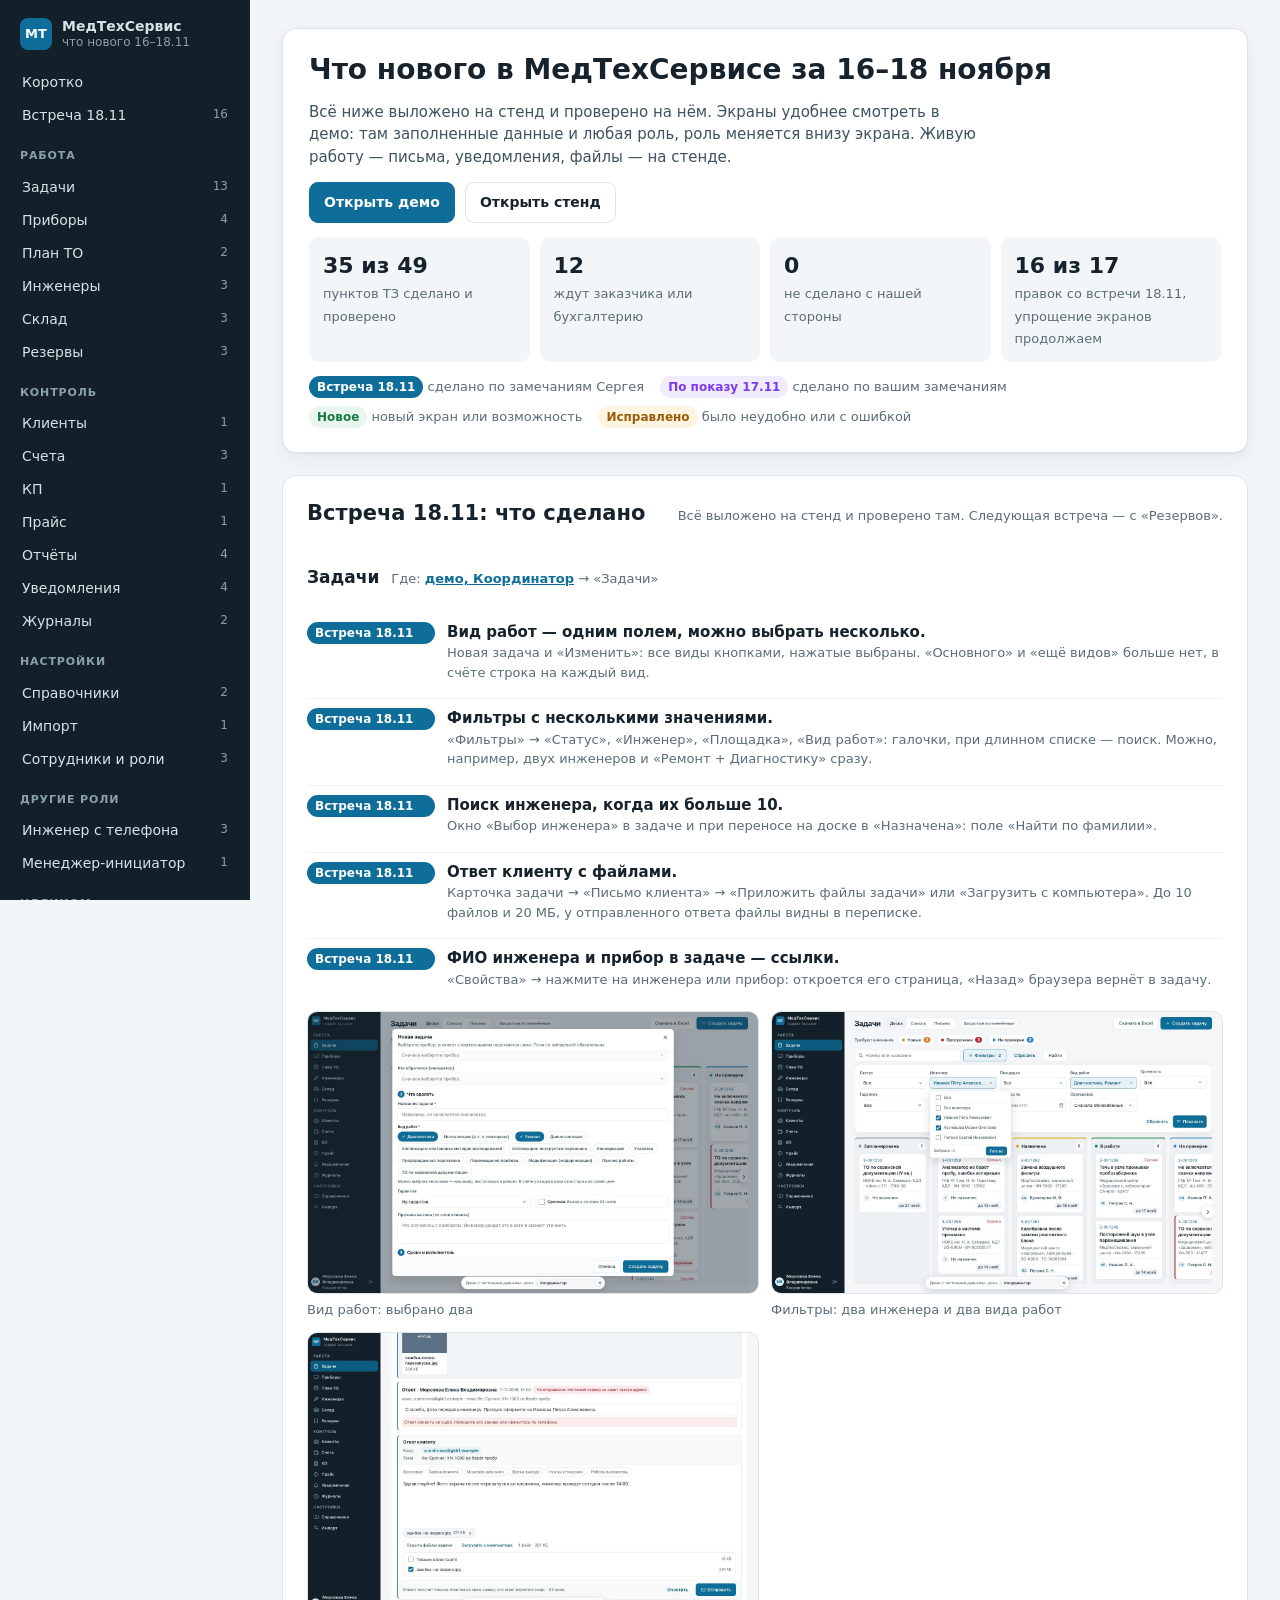
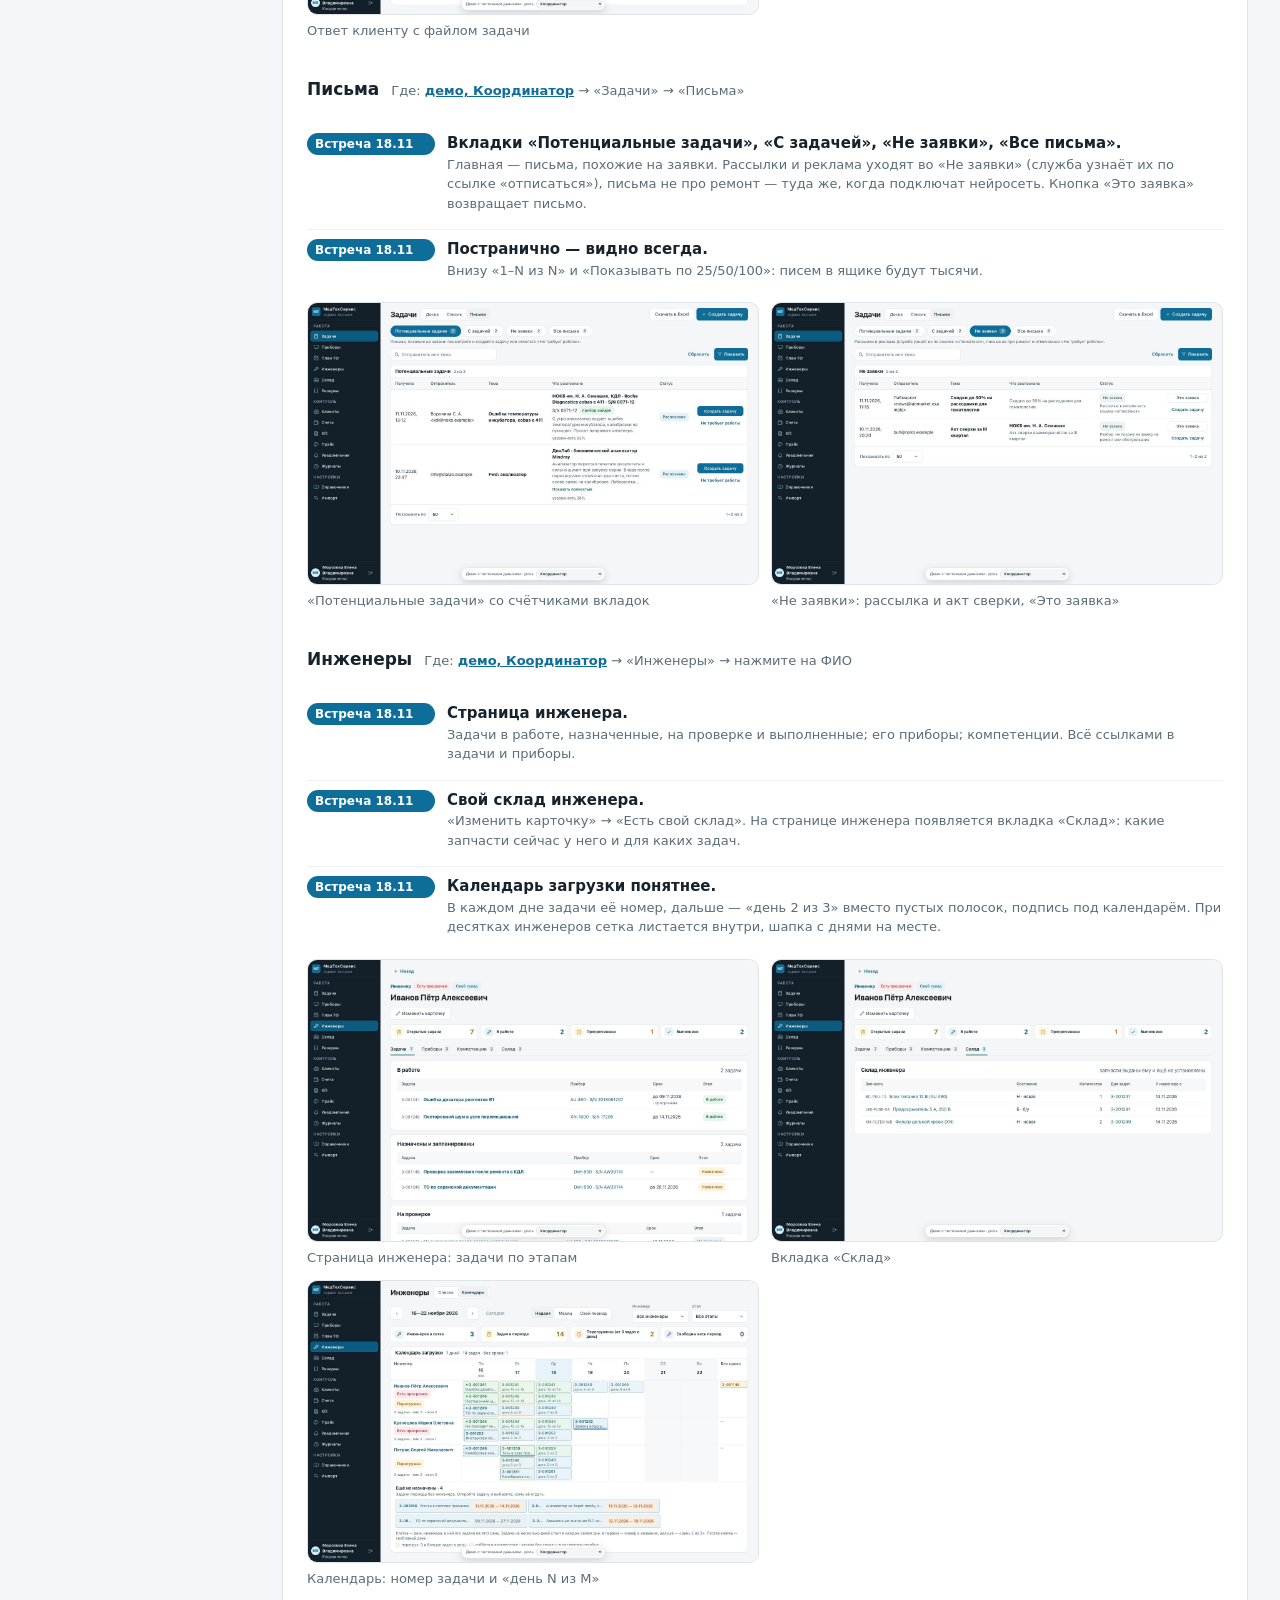
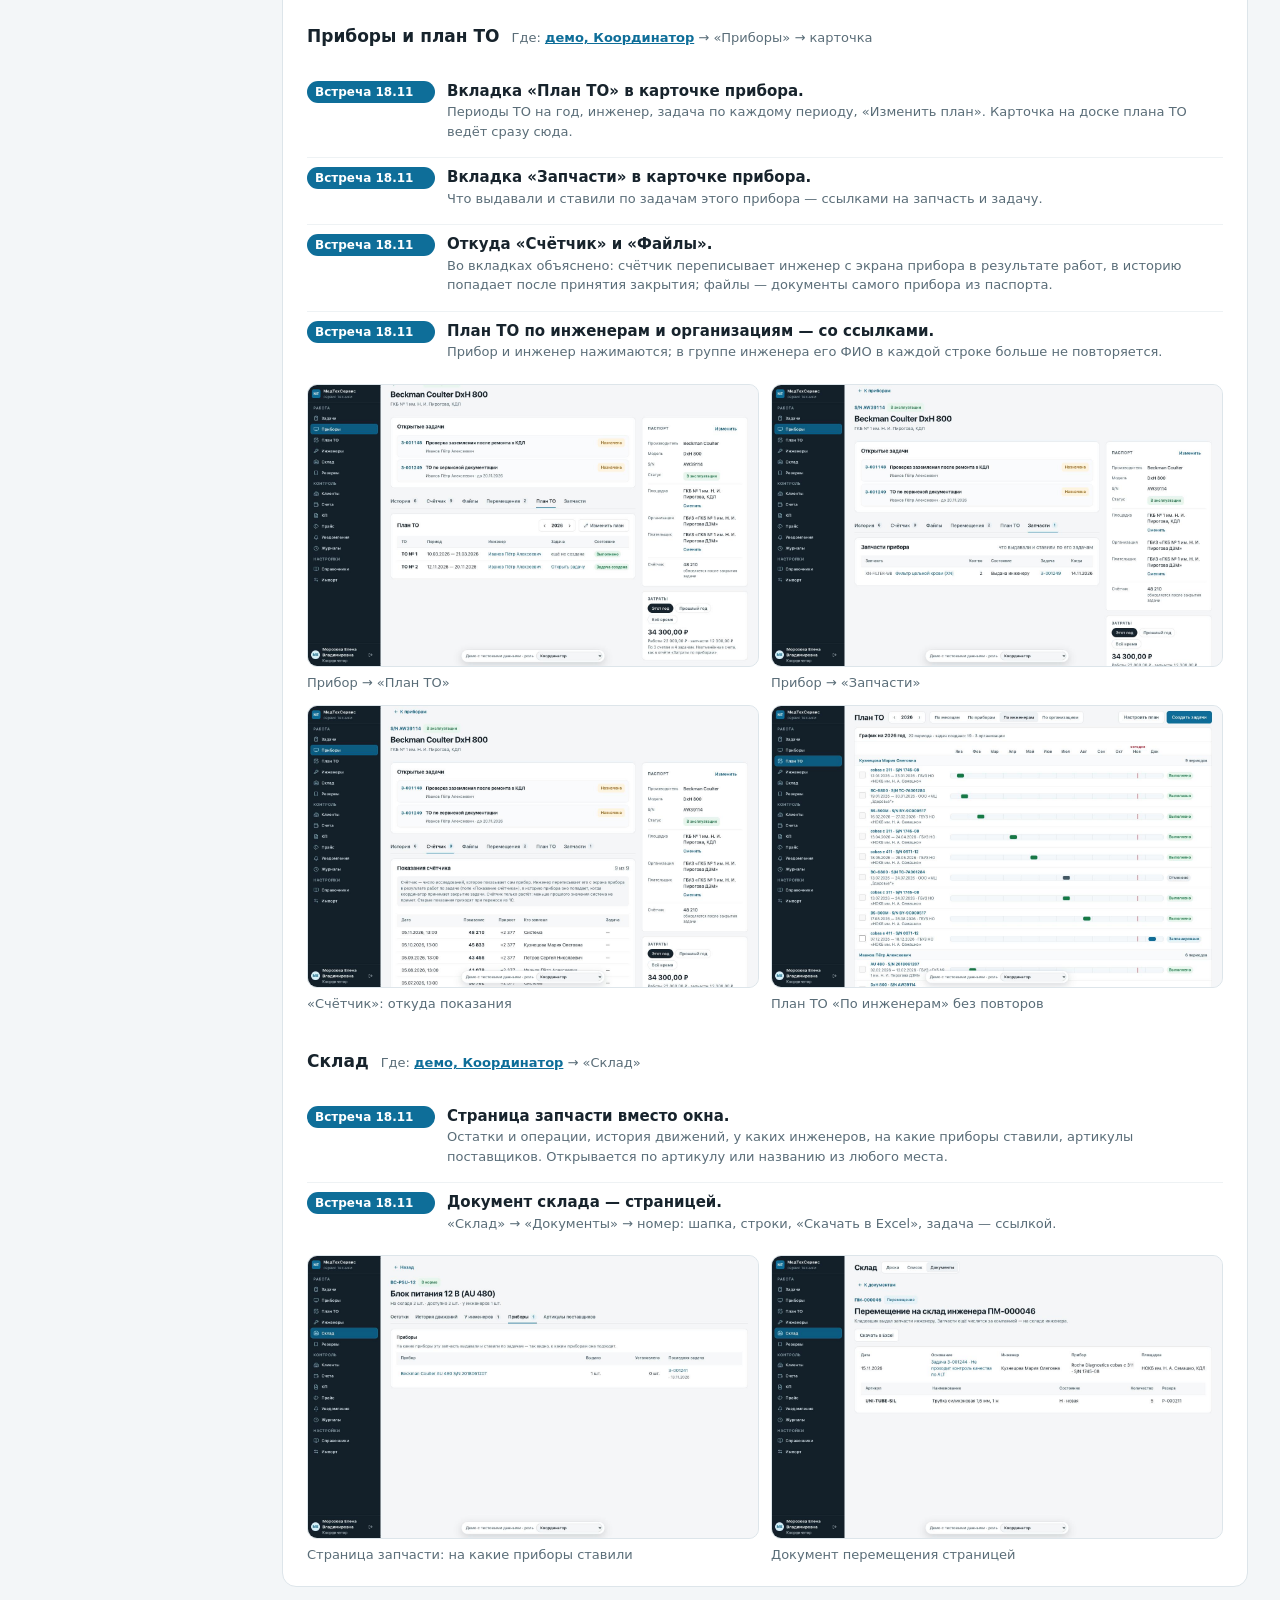
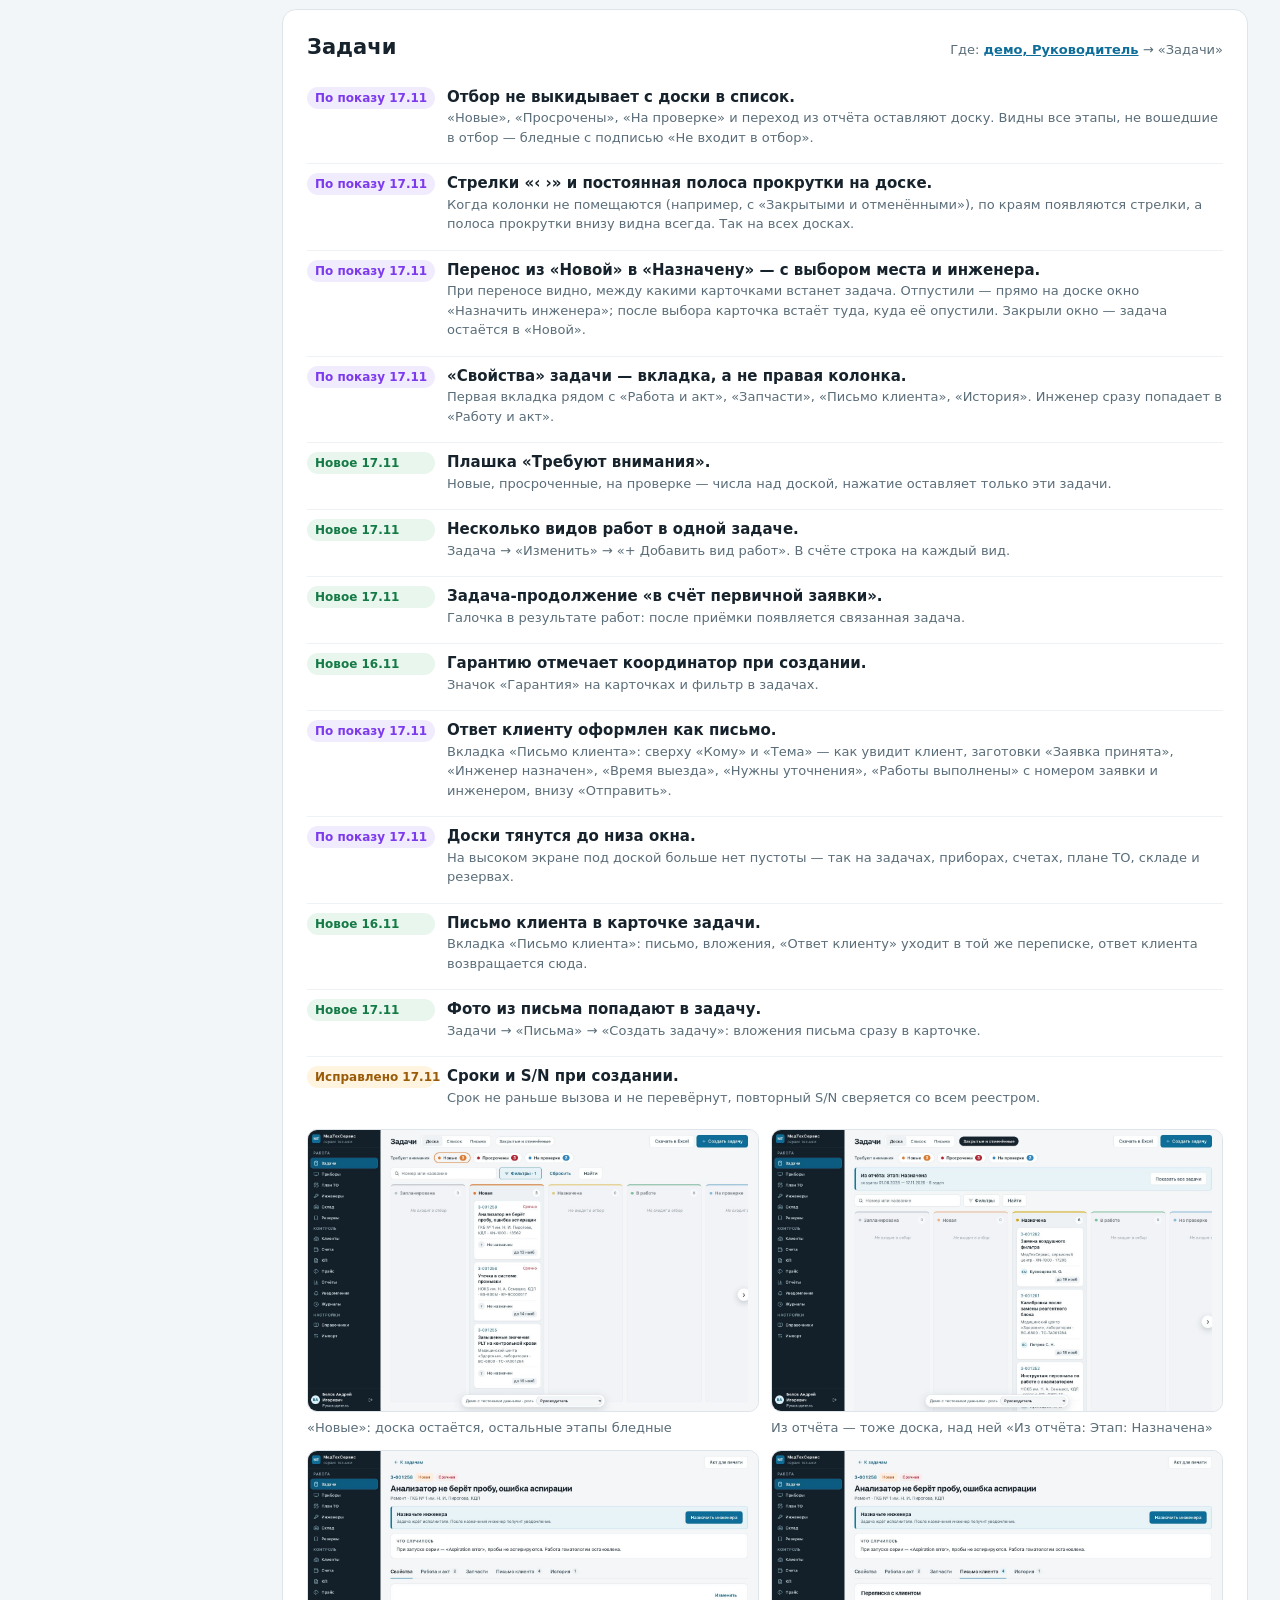
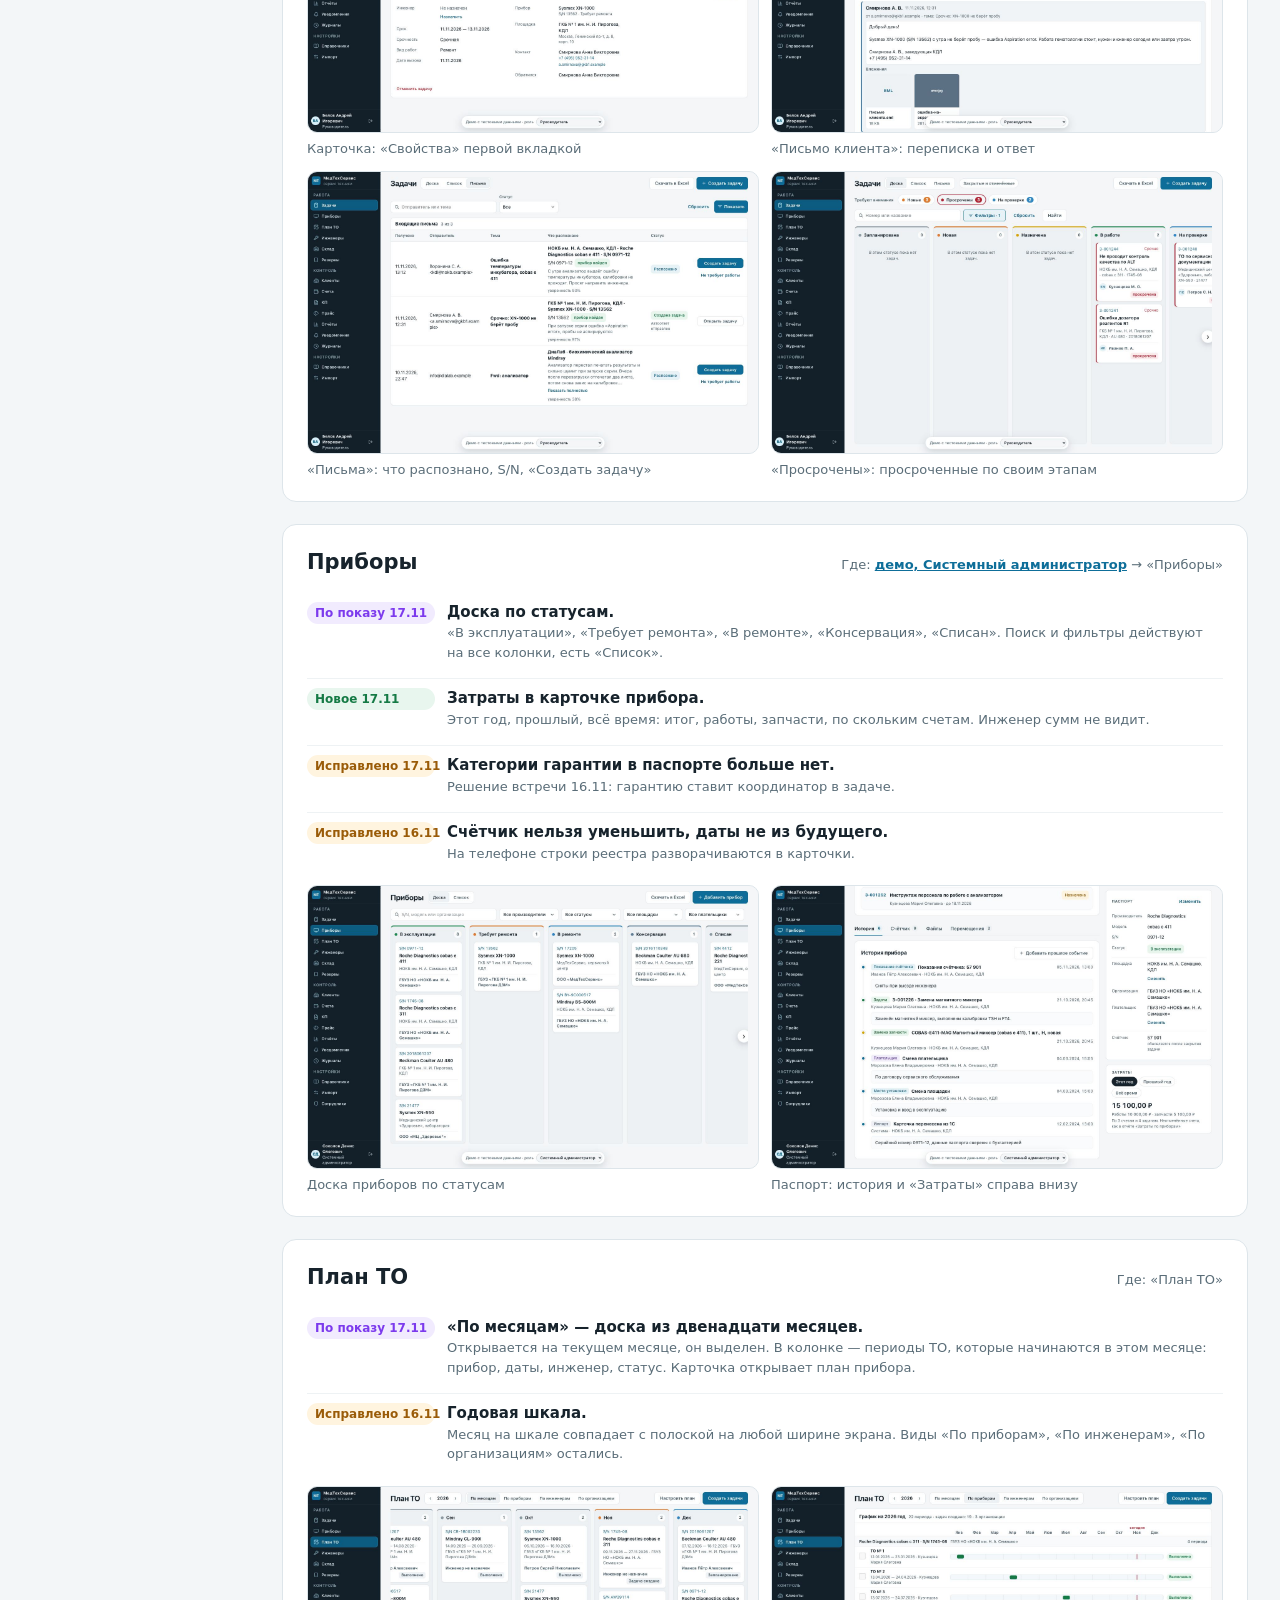
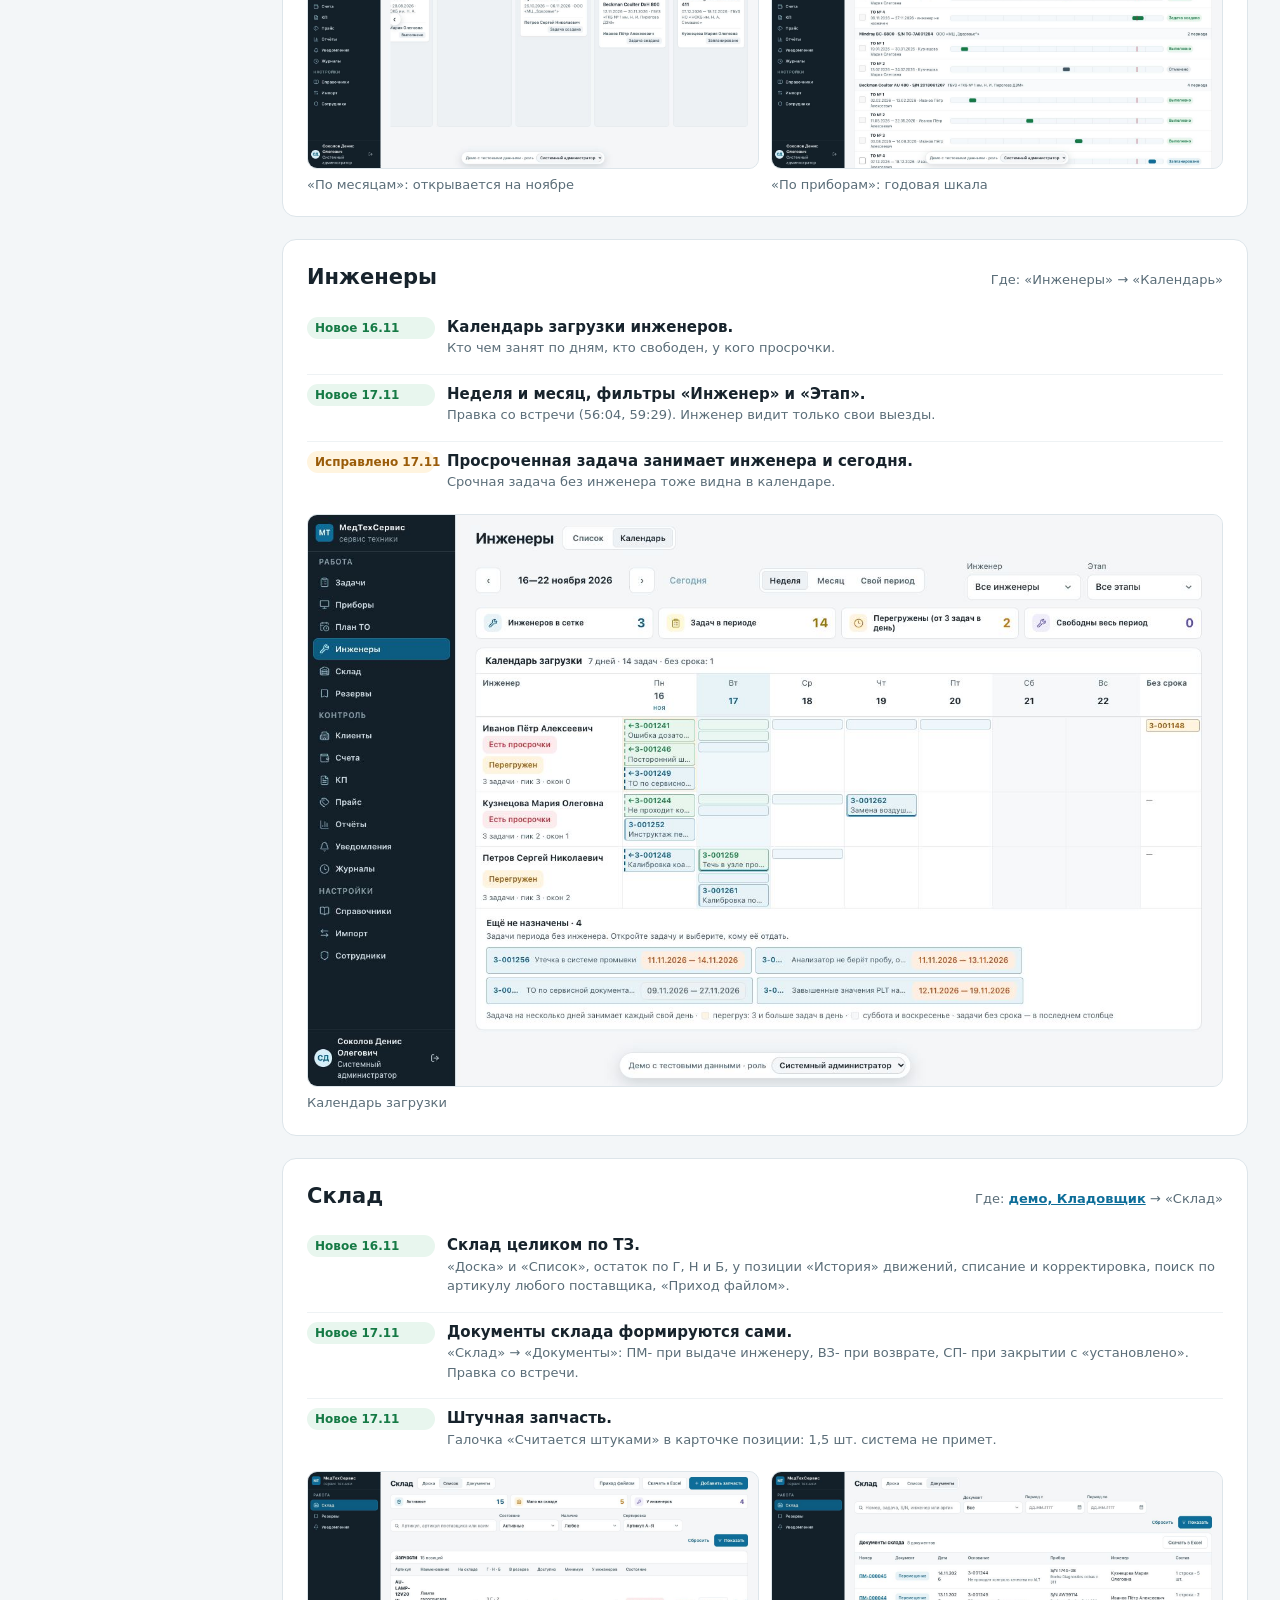
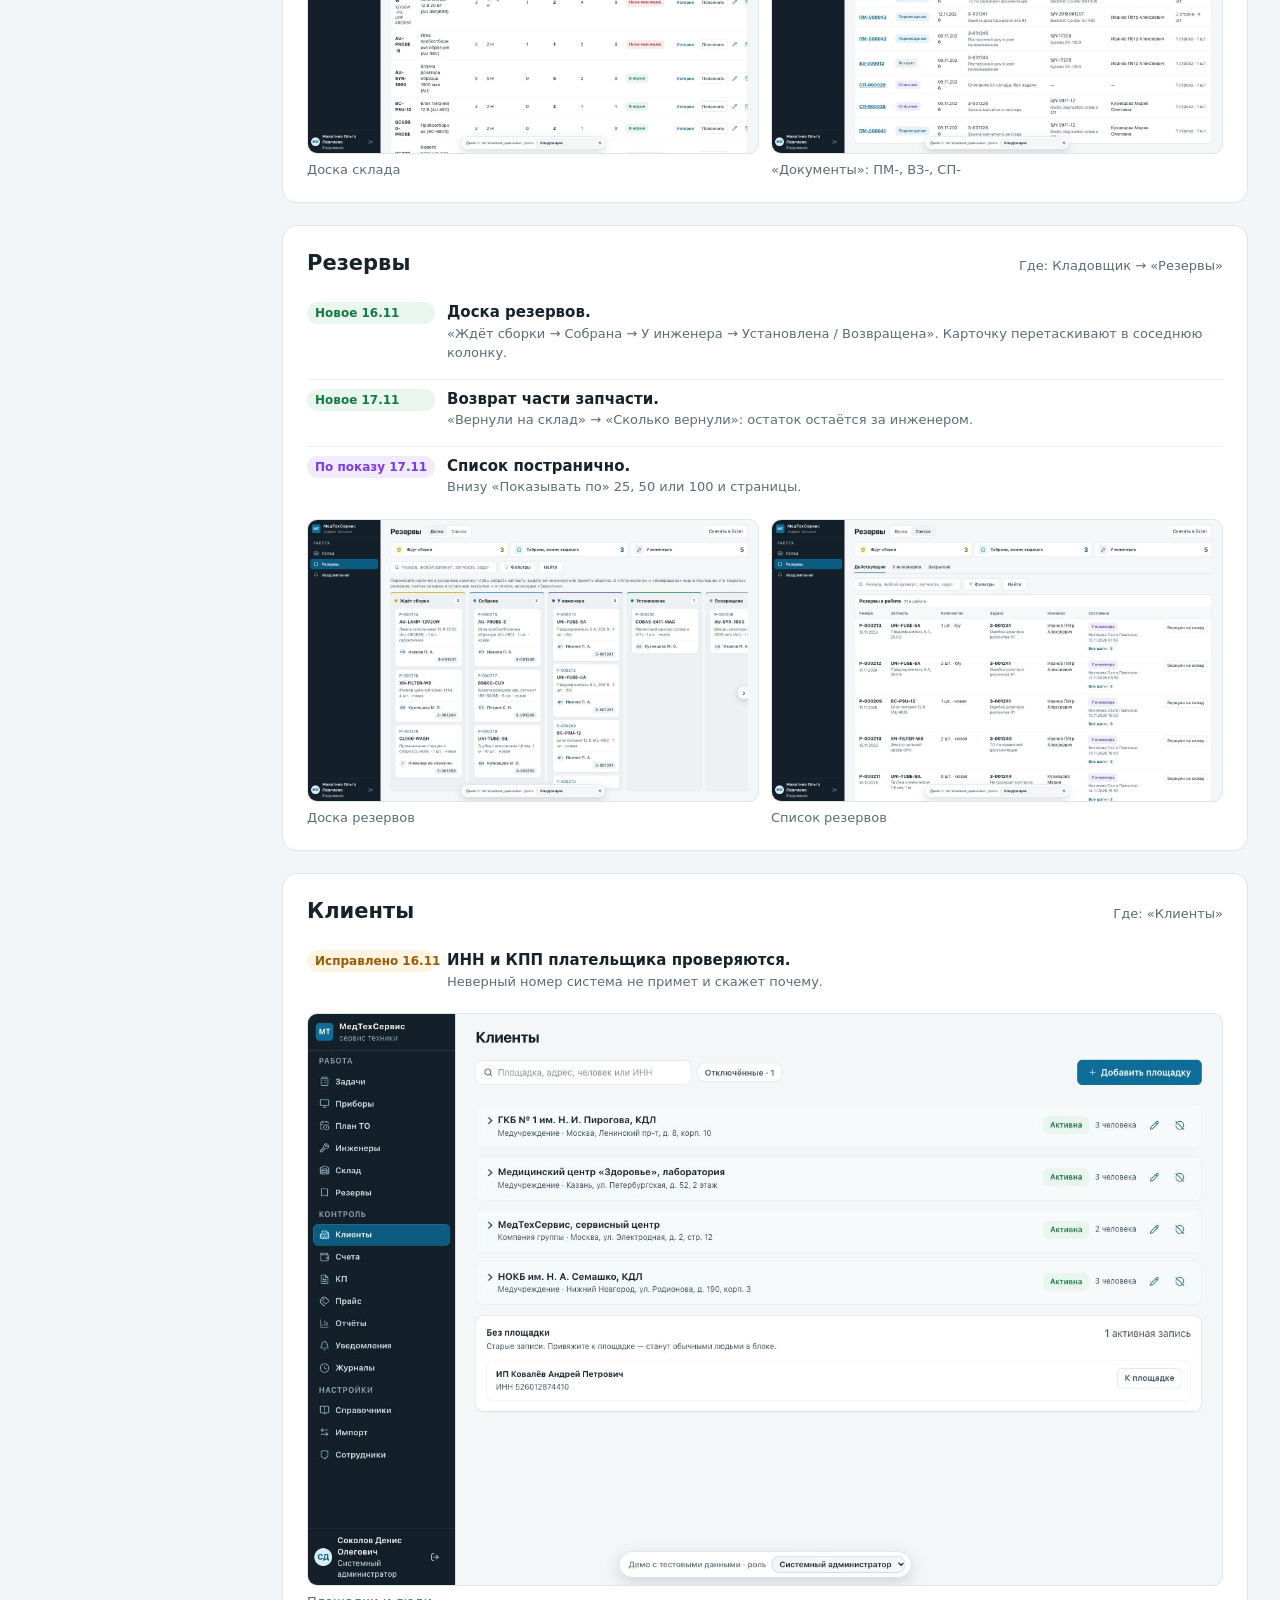
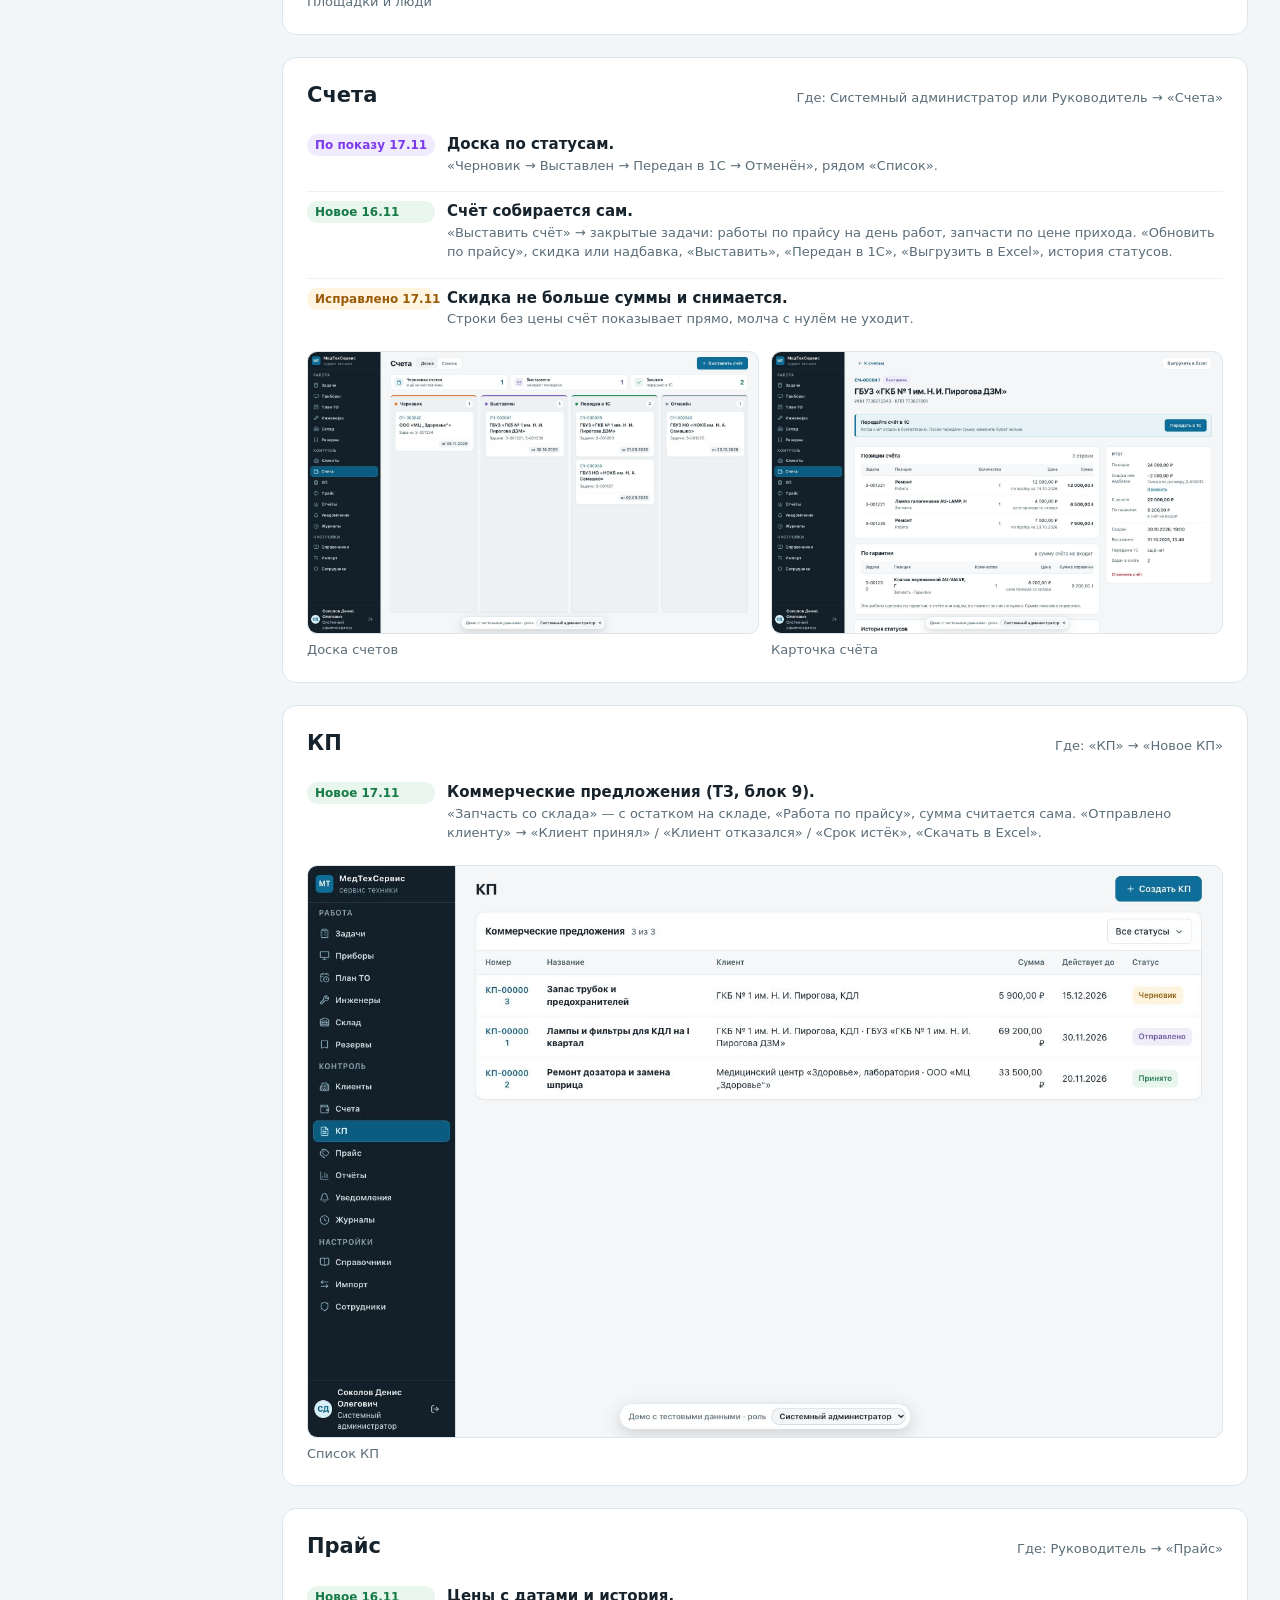
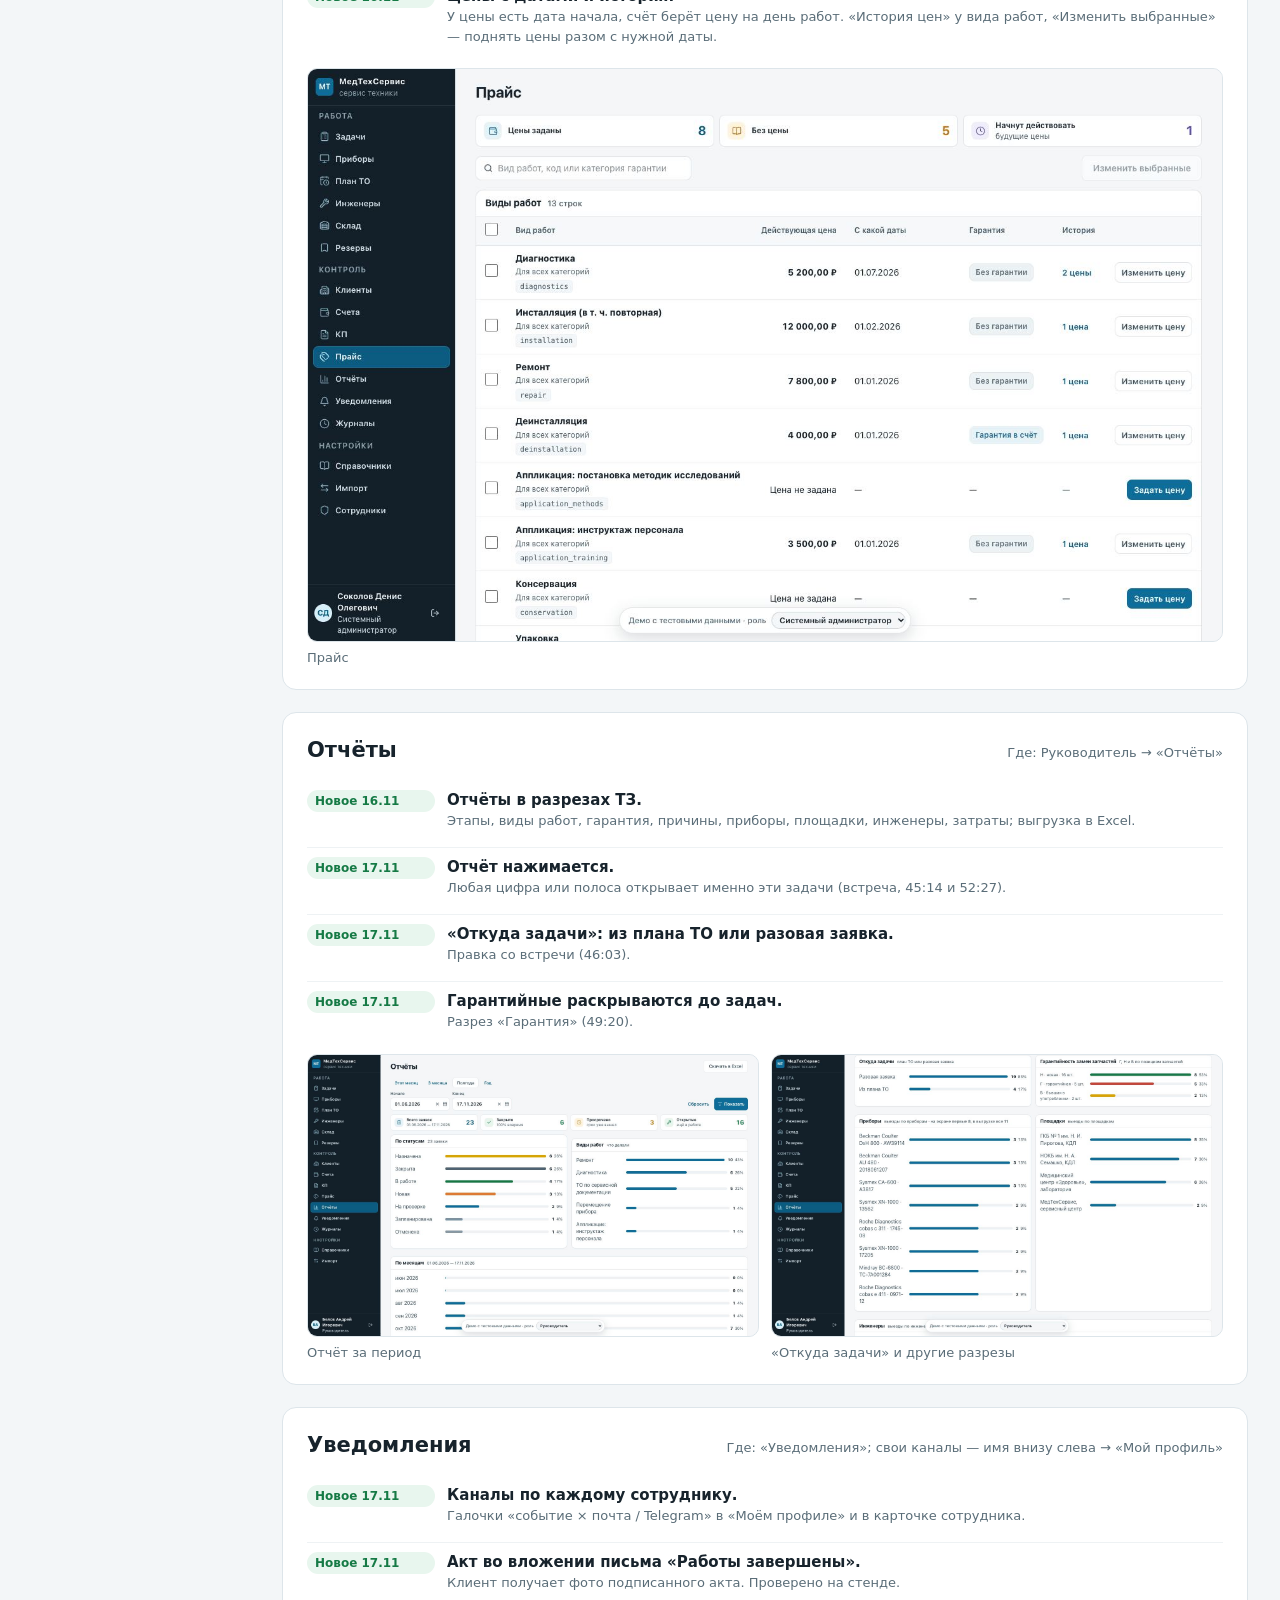
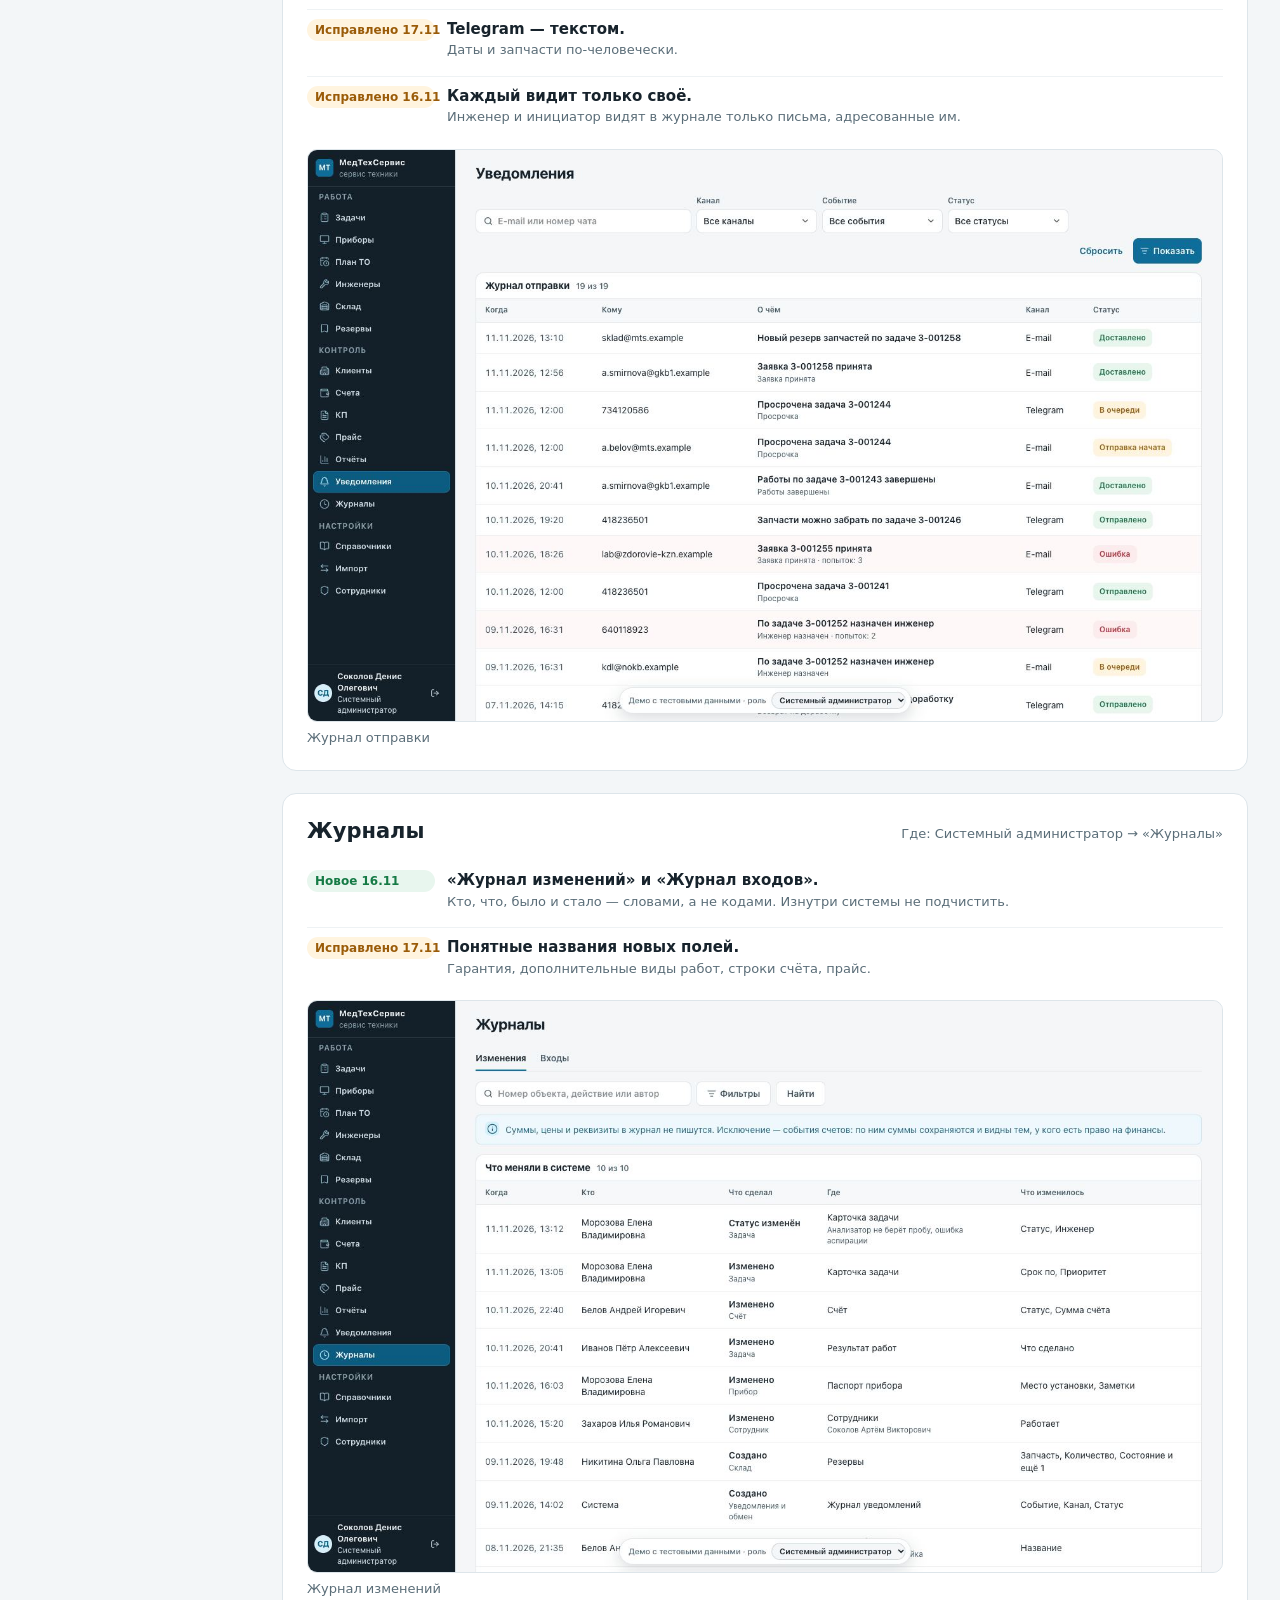
==== commit 5404c103: "Демо: правки встречи 18.11 — страницы инженера и запчасти, ссылки между карточками, письма по вкладк" ====
--- a/whatsnew/index.html
+++ b/whatsnew/index.html
@@ -65,6 +65,9 @@
 .tag--new { color: var(--new); background: var(--new-soft); }
 .tag--fix { color: var(--fix); background: var(--fix-soft); }
 .tag--wait { color: var(--accent-dark); background: var(--accent-soft); }
+.tag--meet { color: var(--surface); background: var(--accent); }
+.part h3.sub { display: flex; flex-wrap: wrap; align-items: baseline; gap: 4px 12px; margin: 22px 0 8px; font-size: 17px; }
+.part h3.sub .where { font-size: 13px; font-weight: 500; }
 section.part { scroll-margin-top: 16px; display: grid; gap: 14px; padding: 22px 24px; border: 1px solid var(--border); border-radius: 14px; background: var(--surface); }
 .part header { display: flex; flex-wrap: wrap; align-items: baseline; justify-content: space-between; gap: 6px 16px; }
 .part h2 { margin: 0; font-size: 21px; }
@@ -121,9 +124,10 @@
 <body>
 <div class="layout">
   <aside class="side" aria-label="Разделы">
-    <div class="brand"><b>МТ</b><span>МедТехСервис<small>что нового 16–17.11</small></span></div>
+    <div class="brand"><b>МТ</b><span>МедТехСервис<small>что нового 16–18.11</small></span></div>
     <nav>
       <a href="#top">Коротко</a>
+      <a href="#meeting18">Встреча 18.11 <i>16</i></a>
       <h3>Работа</h3>
       <a href="#tasks">Задачи <i>13</i></a>
       <a href="#equipment">Приборы <i>4</i></a>
@@ -156,7 +160,7 @@
   <main class="main">
     <div class="wrap">
       <section class="hero" id="top">
-        <h1>Что нового в МедТехСервисе за 16–17 ноября</h1>
+        <h1>Что нового в МедТехСервисе за 16–18 ноября</h1>
         <p>Всё ниже выложено на стенд и проверено на нём. Экраны удобнее смотреть в демо: там заполненные данные и любая роль, роль меняется внизу экрана. Живую работу — письма, уведомления, файлы — на стенде.</p>
         <div class="links">
           <a class="btn btn--main" href="https://pochuvstvuyvkus.github.io/medtech-demo/?role=sysadmin" target="_blank" rel="noopener">Открыть демо</a>
@@ -166,9 +170,68 @@
           <div class="stat"><strong>35 из 49</strong><span>пунктов ТЗ сделано и проверено</span></div>
           <div class="stat"><strong>12</strong><span>ждут заказчика или бухгалтерию</span></div>
           <div class="stat"><strong>0</strong><span>не сделано с нашей стороны</span></div>
-          <div class="stat"><strong>11 из 13</strong><span>правок со встречи 16.11</span></div>
-        </div>
-        <div class="legend"><span><span class="tag tag--ask">По показу 17.11</span> сделано по вашим замечаниям сегодня</span><span><span class="tag tag--new">Новое</span> новый экран или возможность</span><span><span class="tag tag--fix">Исправлено</span> было неудобно или с ошибкой</span></div>
+          <div class="stat"><strong>16 из 17</strong><span>правок со встречи 18.11, упрощение экранов продолжаем</span></div>
+        </div>
+        <div class="legend"><span><span class="tag tag--meet">Встреча 18.11</span> сделано по замечаниям Сергея</span><span><span class="tag tag--ask">По показу 17.11</span> сделано по вашим замечаниям</span><span><span class="tag tag--new">Новое</span> новый экран или возможность</span><span><span class="tag tag--fix">Исправлено</span> было неудобно или с ошибкой</span></div>
+      </section>
+
+      <section class="part" id="meeting18">
+        <header><h2>Встреча 18.11: что сделано</h2><span class="where">Всё выложено на стенд и проверено там. Следующая встреча — с «Резервов».</span></header>
+        <h3 class="sub">Задачи <span class="where">Где: <a href="https://pochuvstvuyvkus.github.io/medtech-demo/?role=coordinator" target="_blank" rel="noopener">демо, Координатор</a> → «Задачи»</span></h3>
+        <ul class="items">
+          <li><span class="tag tag--meet">Встреча 18.11</span><div><b>Вид работ — одним полем, можно выбрать несколько.</b><small>Новая задача и «Изменить»: все виды кнопками, нажатые выбраны. «Основного» и «ещё видов» больше нет, в счёте строка на каждый вид.</small></div></li>
+          <li><span class="tag tag--meet">Встреча 18.11</span><div><b>Фильтры с несколькими значениями.</b><small>«Фильтры» → «Статус», «Инженер», «Площадка», «Вид работ»: галочки, при длинном списке — поиск. Можно, например, двух инженеров и «Ремонт + Диагностику» сразу.</small></div></li>
+          <li><span class="tag tag--meet">Встреча 18.11</span><div><b>Поиск инженера, когда их больше 10.</b><small>Окно «Выбор инженера» в задаче и при переносе на доске в «Назначена»: поле «Найти по фамилии».</small></div></li>
+          <li><span class="tag tag--meet">Встреча 18.11</span><div><b>Ответ клиенту с файлами.</b><small>Карточка задачи → «Письмо клиента» → «Приложить файлы задачи» или «Загрузить с компьютера». До 10 файлов и 20 МБ, у отправленного ответа файлы видны в переписке.</small></div></li>
+          <li><span class="tag tag--meet">Встреча 18.11</span><div><b>ФИО инженера и прибор в задаче — ссылки.</b><small>«Свойства» → нажмите на инженера или прибор: откроется его страница, «Назад» браузера вернёт в задачу.</small></div></li>
+        </ul>
+        <div class="shots">
+          <figure><button class="shot" type="button" data-full="shots/m18-worktypes.jpg" aria-label="Открыть скриншот крупно"><img alt="Новая задача: виды работ кнопками" loading="lazy" src="shots/m18-worktypes.jpg"></button><figcaption>Вид работ: выбрано два</figcaption></figure>
+          <figure><button class="shot" type="button" data-full="shots/m18-filters.jpg" aria-label="Открыть скриншот крупно"><img alt="Фильтры с галочками" loading="lazy" src="shots/m18-filters.jpg"></button><figcaption>Фильтры: два инженера и два вида работ</figcaption></figure>
+          <figure><button class="shot" type="button" data-full="shots/m18-reply-files.jpg" aria-label="Открыть скриншот крупно"><img alt="Ответ клиенту с приложенным файлом" loading="lazy" src="shots/m18-reply-files.jpg"></button><figcaption>Ответ клиенту с файлом задачи</figcaption></figure>
+        </div>
+        <h3 class="sub">Письма <span class="where">Где: <a href="https://pochuvstvuyvkus.github.io/medtech-demo/?role=coordinator" target="_blank" rel="noopener">демо, Координатор</a> → «Задачи» → «Письма»</span></h3>
+        <ul class="items">
+          <li><span class="tag tag--meet">Встреча 18.11</span><div><b>Вкладки «Потенциальные задачи», «С задачей», «Не заявки», «Все письма».</b><small>Главная — письма, похожие на заявки. Рассылки и реклама уходят во «Не заявки» (служба узнаёт их по ссылке «отписаться»), письма не про ремонт — туда же, когда подключат нейросеть. Кнопка «Это заявка» возвращает письмо.</small></div></li>
+          <li><span class="tag tag--meet">Встреча 18.11</span><div><b>Постранично — видно всегда.</b><small>Внизу «1–N из N» и «Показывать по 25/50/100»: писем в ящике будут тысячи.</small></div></li>
+        </ul>
+        <div class="shots">
+          <figure><button class="shot" type="button" data-full="shots/m18-mail-potential.jpg" aria-label="Открыть скриншот крупно"><img alt="Письма: потенциальные задачи" loading="lazy" src="shots/m18-mail-potential.jpg"></button><figcaption>«Потенциальные задачи» со счётчиками вкладок</figcaption></figure>
+          <figure><button class="shot" type="button" data-full="shots/m18-mail-junk.jpg" aria-label="Открыть скриншот крупно"><img alt="Письма: не заявки" loading="lazy" src="shots/m18-mail-junk.jpg"></button><figcaption>«Не заявки»: рассылка и акт сверки, «Это заявка»</figcaption></figure>
+        </div>
+        <h3 class="sub">Инженеры <span class="where">Где: <a href="https://pochuvstvuyvkus.github.io/medtech-demo/?role=coordinator" target="_blank" rel="noopener">демо, Координатор</a> → «Инженеры» → нажмите на ФИО</span></h3>
+        <ul class="items">
+          <li><span class="tag tag--meet">Встреча 18.11</span><div><b>Страница инженера.</b><small>Задачи в работе, назначенные, на проверке и выполненные; его приборы; компетенции. Всё ссылками в задачи и приборы.</small></div></li>
+          <li><span class="tag tag--meet">Встреча 18.11</span><div><b>Свой склад инженера.</b><small>«Изменить карточку» → «Есть свой склад». На странице инженера появляется вкладка «Склад»: какие запчасти сейчас у него и для каких задач.</small></div></li>
+          <li><span class="tag tag--meet">Встреча 18.11</span><div><b>Календарь загрузки понятнее.</b><small>В каждом дне задачи её номер, дальше — «день 2 из 3» вместо пустых полосок, подпись под календарём. При десятках инженеров сетка листается внутри, шапка с днями на месте.</small></div></li>
+        </ul>
+        <div class="shots">
+          <figure><button class="shot" type="button" data-full="shots/m18-engineer-page.jpg" aria-label="Открыть скриншот крупно"><img alt="Страница инженера" loading="lazy" src="shots/m18-engineer-page.jpg"></button><figcaption>Страница инженера: задачи по этапам</figcaption></figure>
+          <figure><button class="shot" type="button" data-full="shots/m18-engineer-stock.jpg" aria-label="Открыть скриншот крупно"><img alt="Склад инженера" loading="lazy" src="shots/m18-engineer-stock.jpg"></button><figcaption>Вкладка «Склад»</figcaption></figure>
+          <figure><button class="shot" type="button" data-full="shots/m18-calendar.jpg" aria-label="Открыть скриншот крупно"><img alt="Календарь загрузки" loading="lazy" src="shots/m18-calendar.jpg"></button><figcaption>Календарь: номер задачи и «день N из M»</figcaption></figure>
+        </div>
+        <h3 class="sub">Приборы и план ТО <span class="where">Где: <a href="https://pochuvstvuyvkus.github.io/medtech-demo/?role=coordinator" target="_blank" rel="noopener">демо, Координатор</a> → «Приборы» → карточка</span></h3>
+        <ul class="items">
+          <li><span class="tag tag--meet">Встреча 18.11</span><div><b>Вкладка «План ТО» в карточке прибора.</b><small>Периоды ТО на год, инженер, задача по каждому периоду, «Изменить план». Карточка на доске плана ТО ведёт сразу сюда.</small></div></li>
+          <li><span class="tag tag--meet">Встреча 18.11</span><div><b>Вкладка «Запчасти» в карточке прибора.</b><small>Что выдавали и ставили по задачам этого прибора — ссылками на запчасть и задачу.</small></div></li>
+          <li><span class="tag tag--meet">Встреча 18.11</span><div><b>Откуда «Счётчик» и «Файлы».</b><small>Во вкладках объяснено: счётчик переписывает инженер с экрана прибора в результате работ, в историю попадает после принятия закрытия; файлы — документы самого прибора из паспорта.</small></div></li>
+          <li><span class="tag tag--meet">Встреча 18.11</span><div><b>План ТО по инженерам и организациям — со ссылками.</b><small>Прибор и инженер нажимаются; в группе инженера его ФИО в каждой строке больше не повторяется.</small></div></li>
+        </ul>
+        <div class="shots">
+          <figure><button class="shot" type="button" data-full="shots/m18-equipment-plan.jpg" aria-label="Открыть скриншот крупно"><img alt="Карточка прибора, вкладка «План ТО»" loading="lazy" src="shots/m18-equipment-plan.jpg"></button><figcaption>Прибор → «План ТО»</figcaption></figure>
+          <figure><button class="shot" type="button" data-full="shots/m18-equipment-parts.jpg" aria-label="Открыть скриншот крупно"><img alt="Карточка прибора, вкладка «Запчасти»" loading="lazy" src="shots/m18-equipment-parts.jpg"></button><figcaption>Прибор → «Запчасти»</figcaption></figure>
+          <figure><button class="shot" type="button" data-full="shots/m18-equipment-meter.jpg" aria-label="Открыть скриншот крупно"><img alt="Вкладка «Счётчик» с пояснением" loading="lazy" src="shots/m18-equipment-meter.jpg"></button><figcaption>«Счётчик»: откуда показания</figcaption></figure>
+          <figure><button class="shot" type="button" data-full="shots/m18-plan-engineers.jpg" aria-label="Открыть скриншот крупно"><img alt="План ТО по инженерам" loading="lazy" src="shots/m18-plan-engineers.jpg"></button><figcaption>План ТО «По инженерам» без повторов</figcaption></figure>
+        </div>
+        <h3 class="sub">Склад <span class="where">Где: <a href="https://pochuvstvuyvkus.github.io/medtech-demo/?role=coordinator" target="_blank" rel="noopener">демо, Координатор</a> → «Склад»</span></h3>
+        <ul class="items">
+          <li><span class="tag tag--meet">Встреча 18.11</span><div><b>Страница запчасти вместо окна.</b><small>Остатки и операции, история движений, у каких инженеров, на какие приборы ставили, артикулы поставщиков. Открывается по артикулу или названию из любого места.</small></div></li>
+          <li><span class="tag tag--meet">Встреча 18.11</span><div><b>Документ склада — страницей.</b><small>«Склад» → «Документы» → номер: шапка, строки, «Скачать в Excel», задача — ссылкой.</small></div></li>
+        </ul>
+        <div class="shots">
+          <figure><button class="shot" type="button" data-full="shots/m18-part-page.jpg" aria-label="Открыть скриншот крупно"><img alt="Страница запчасти" loading="lazy" src="shots/m18-part-page.jpg"></button><figcaption>Страница запчасти: на какие приборы ставили</figcaption></figure>
+          <figure><button class="shot" type="button" data-full="shots/m18-document.jpg" aria-label="Открыть скриншот крупно"><img alt="Документ склада страницей" loading="lazy" src="shots/m18-document.jpg"></button><figcaption>Документ перемещения страницей</figcaption></figure>
+        </div>
       </section>
 
       <section class="part" id="tasks">
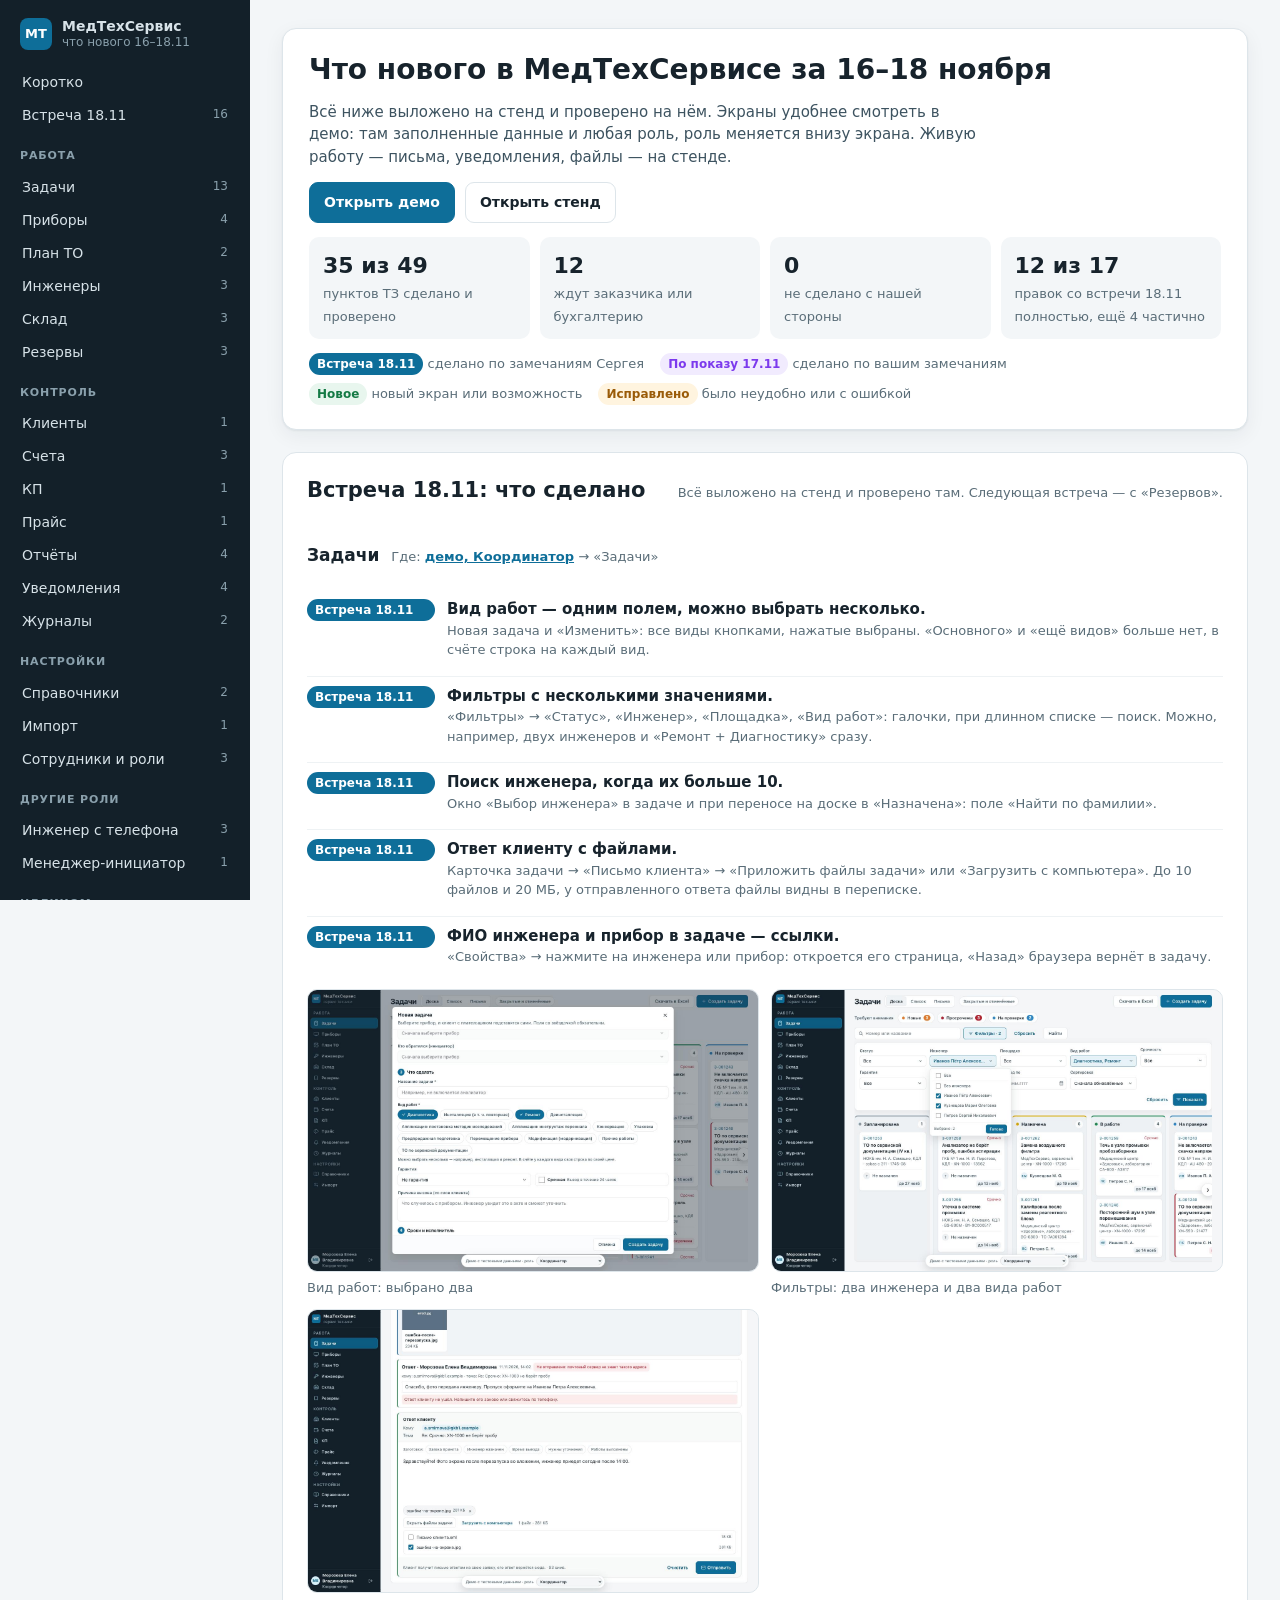
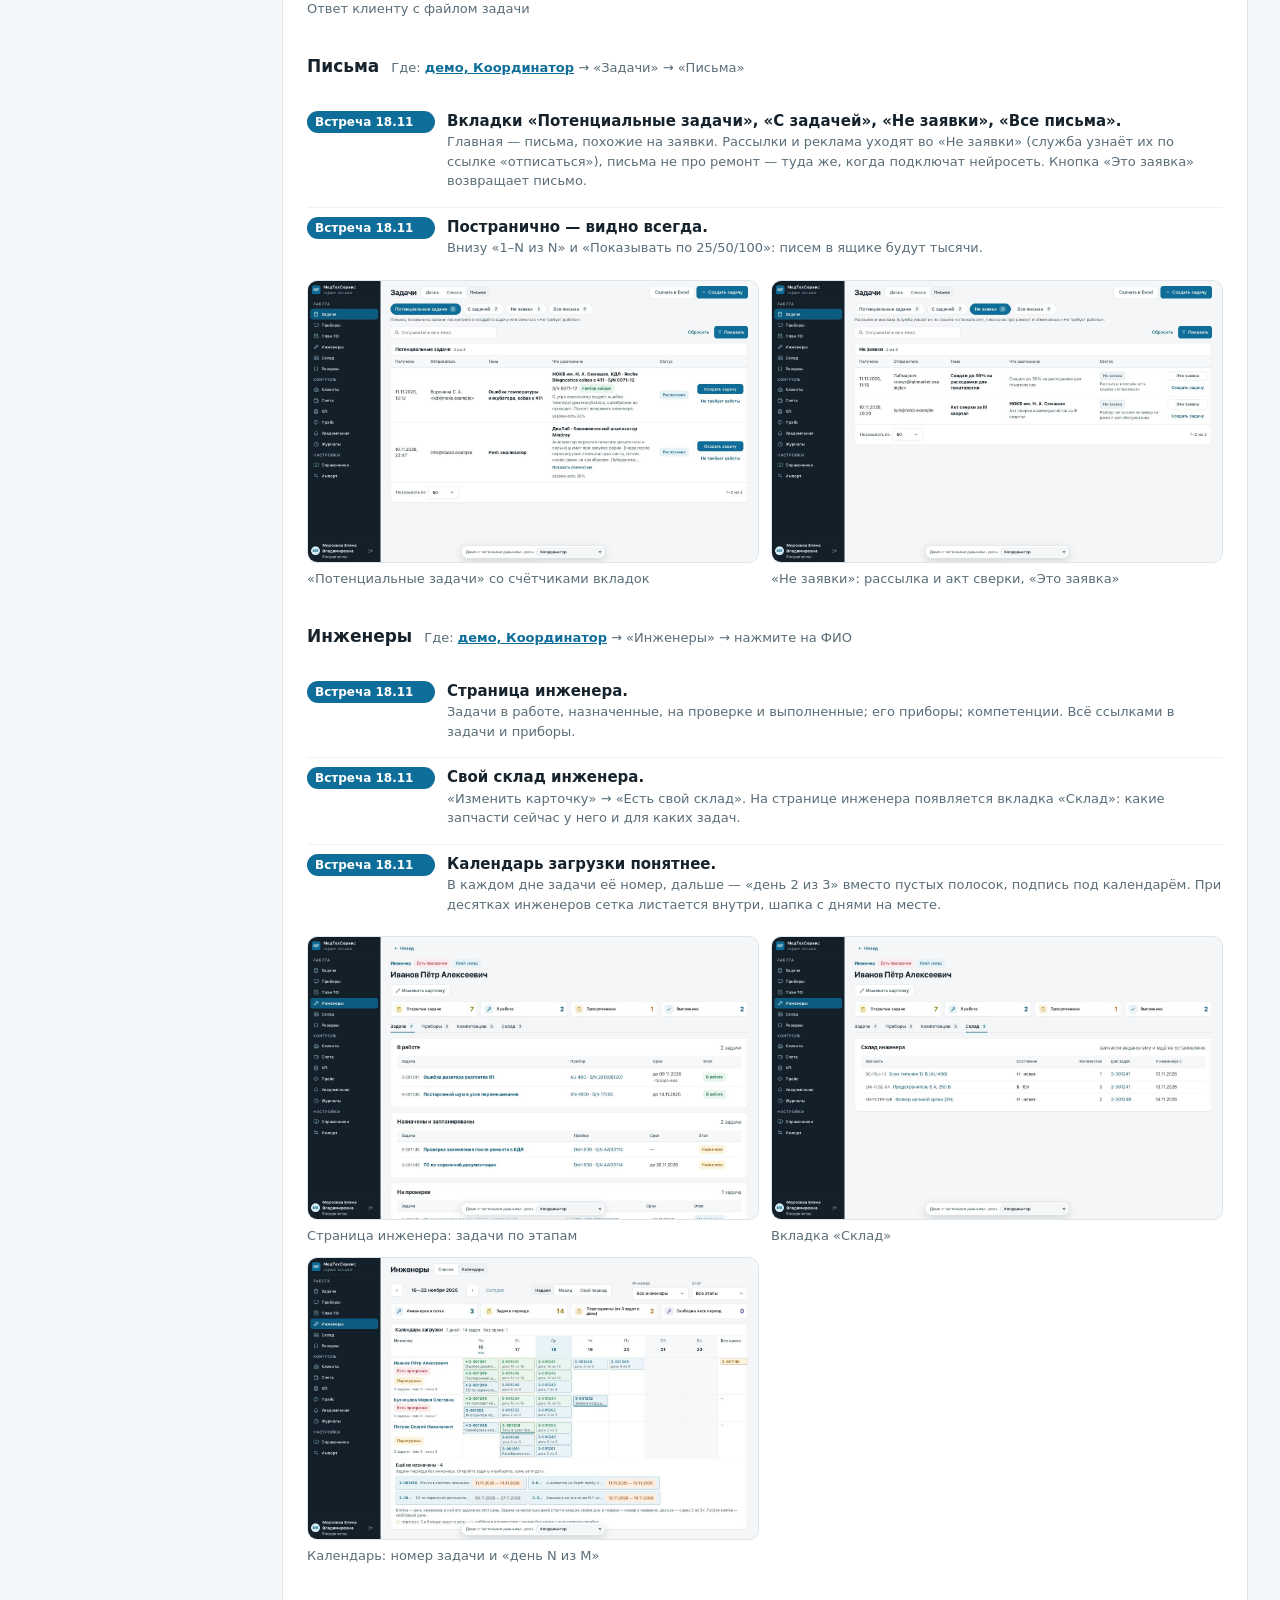
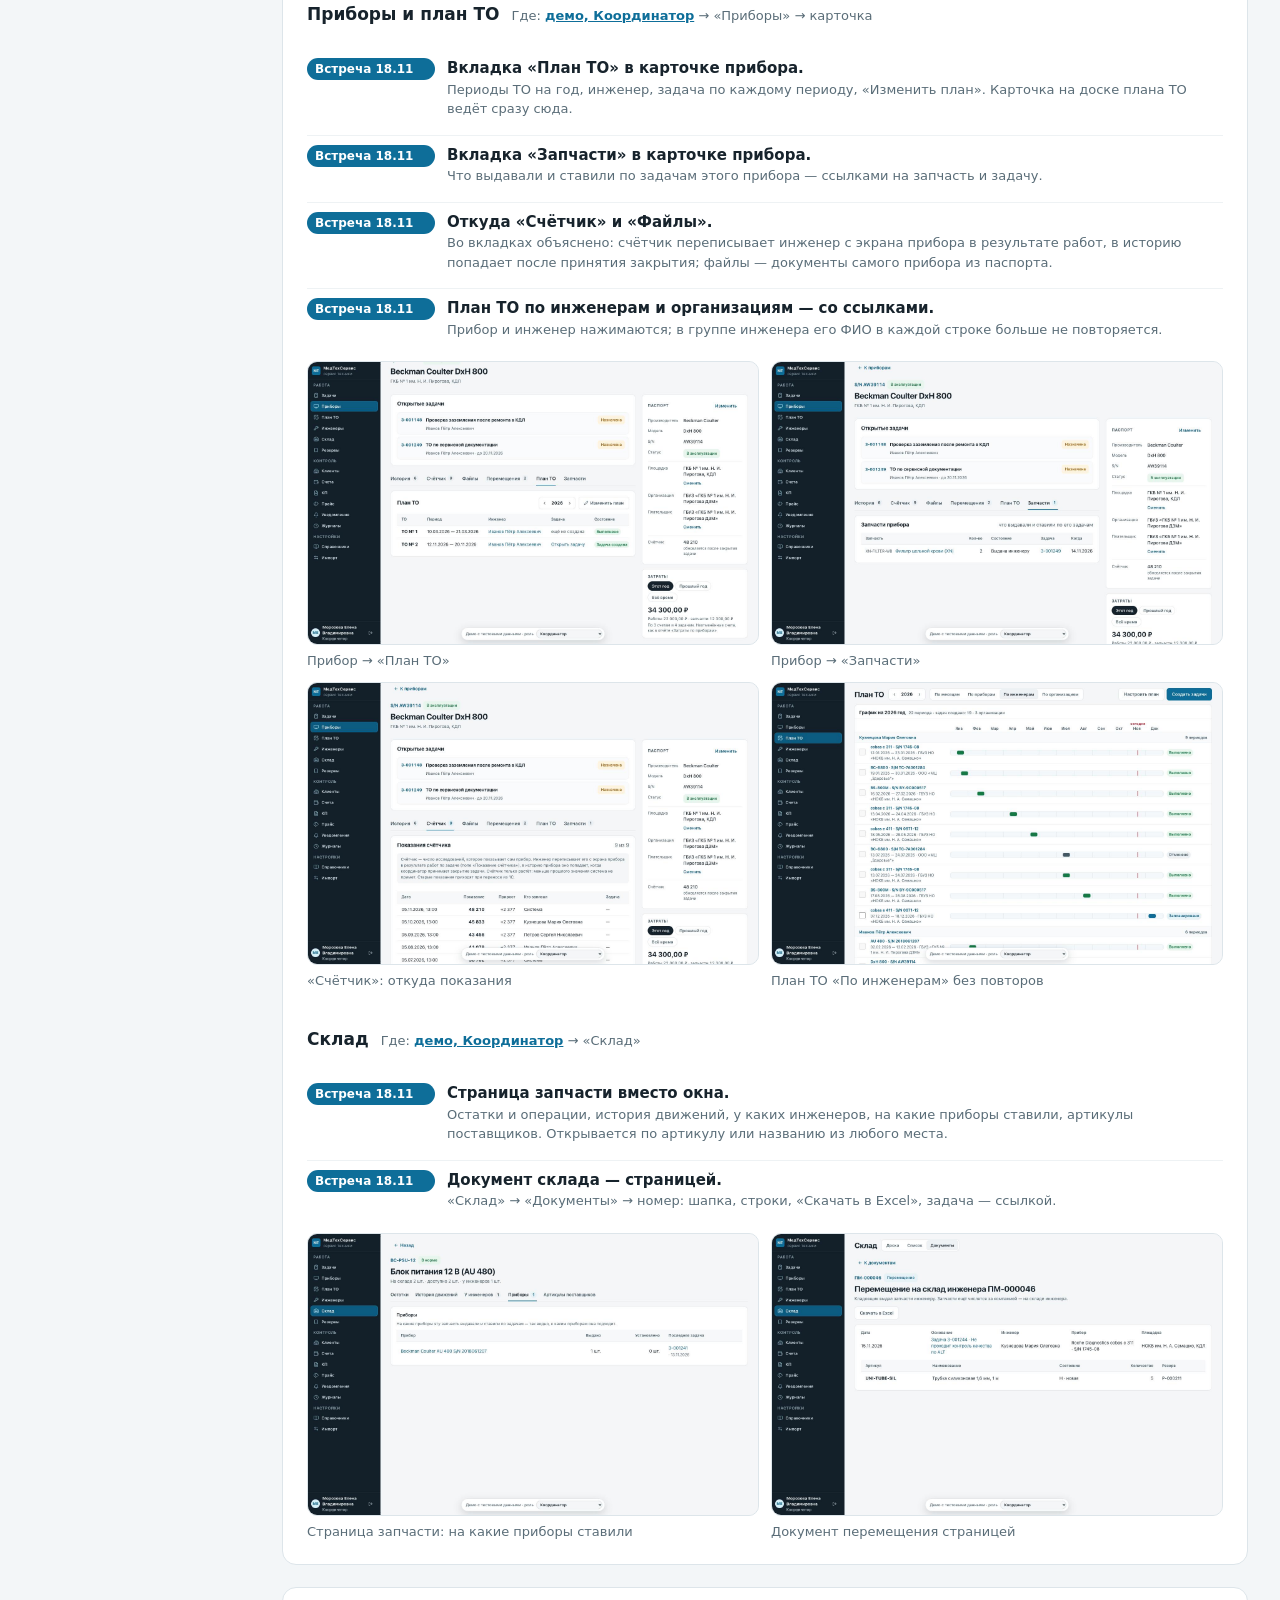
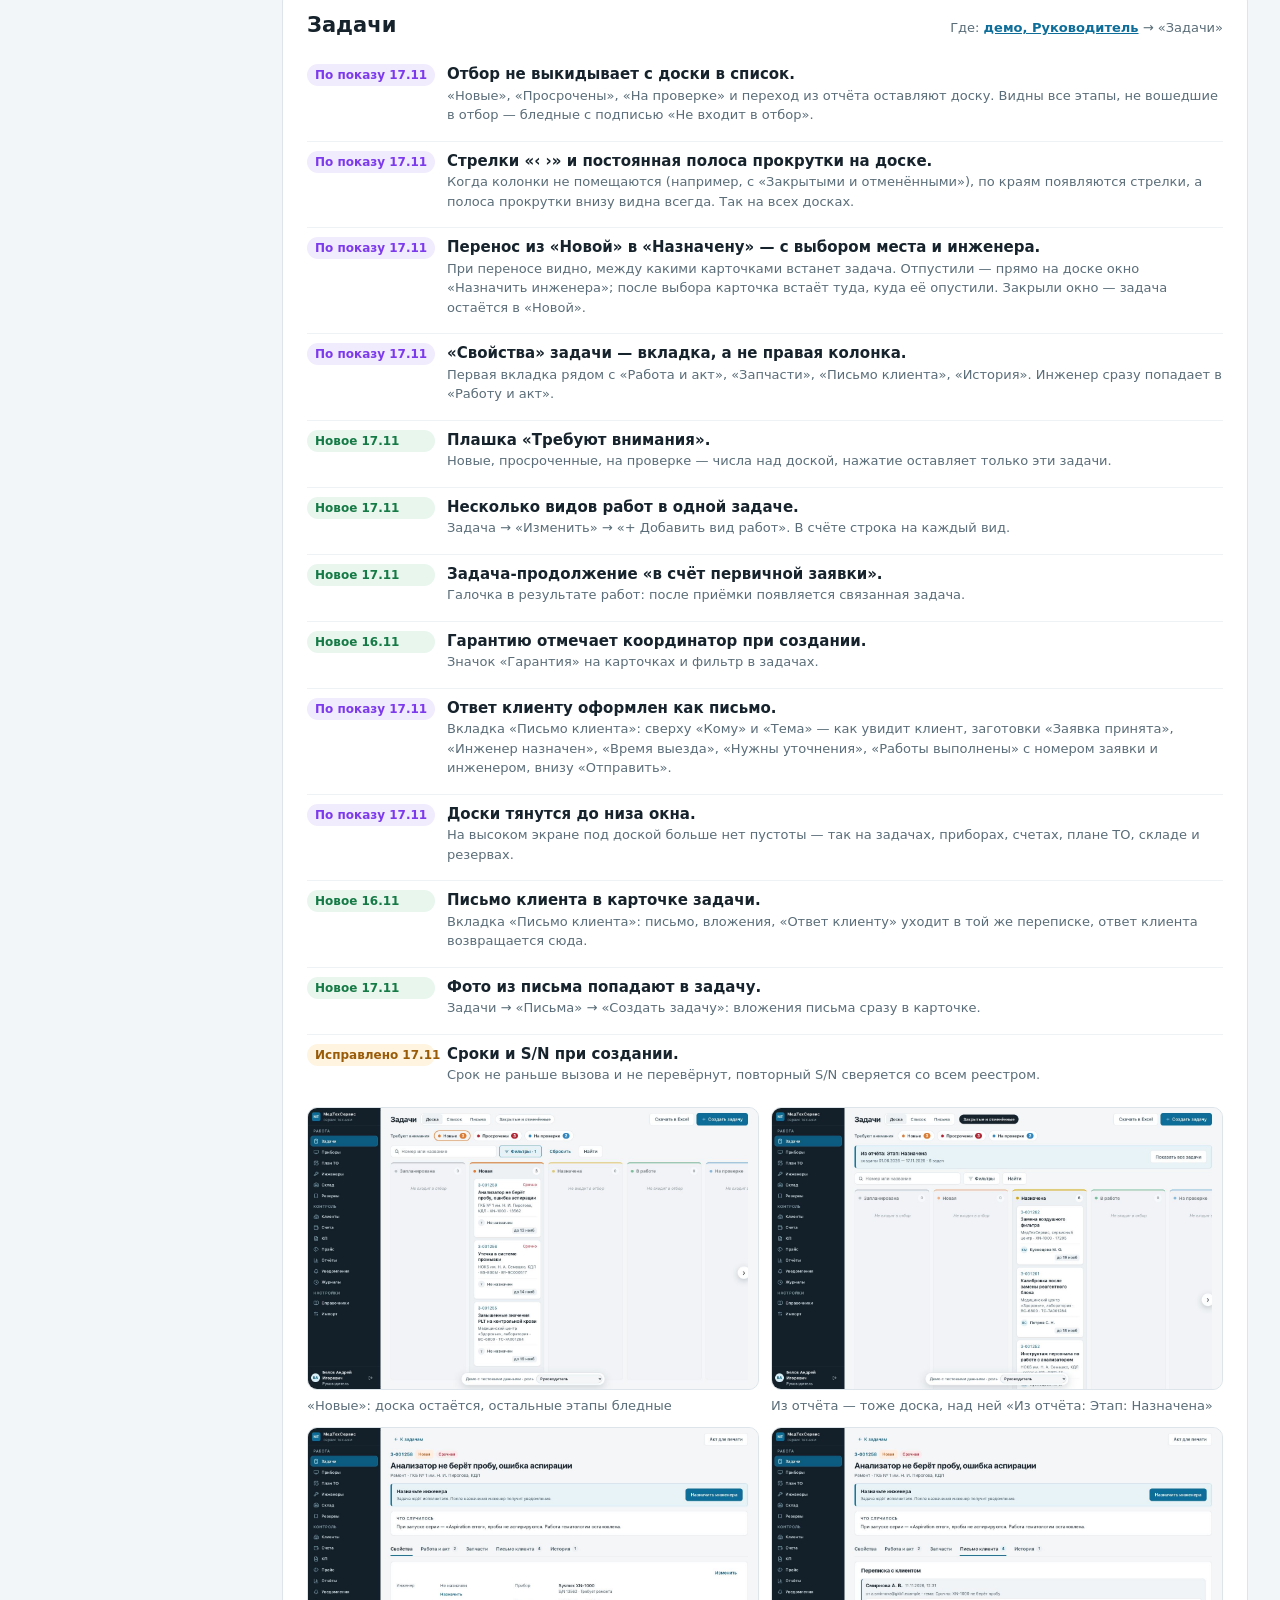
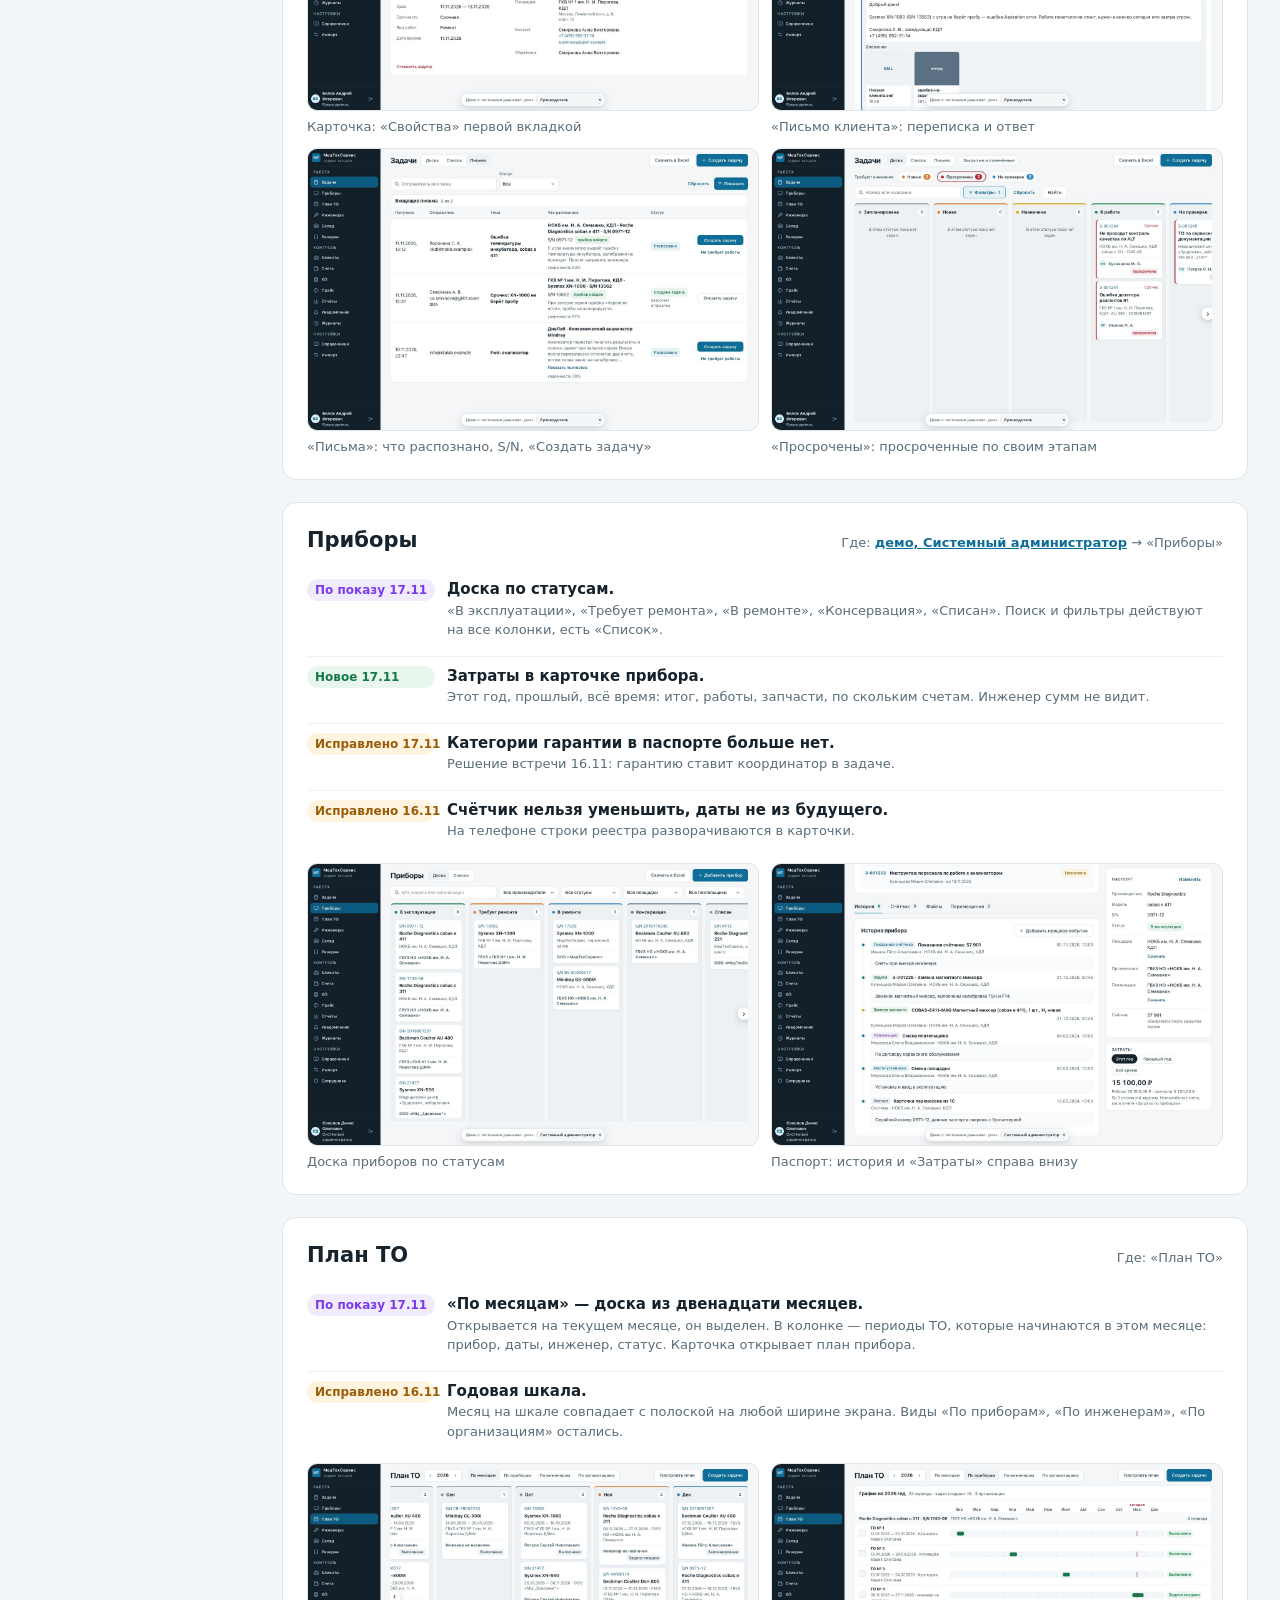
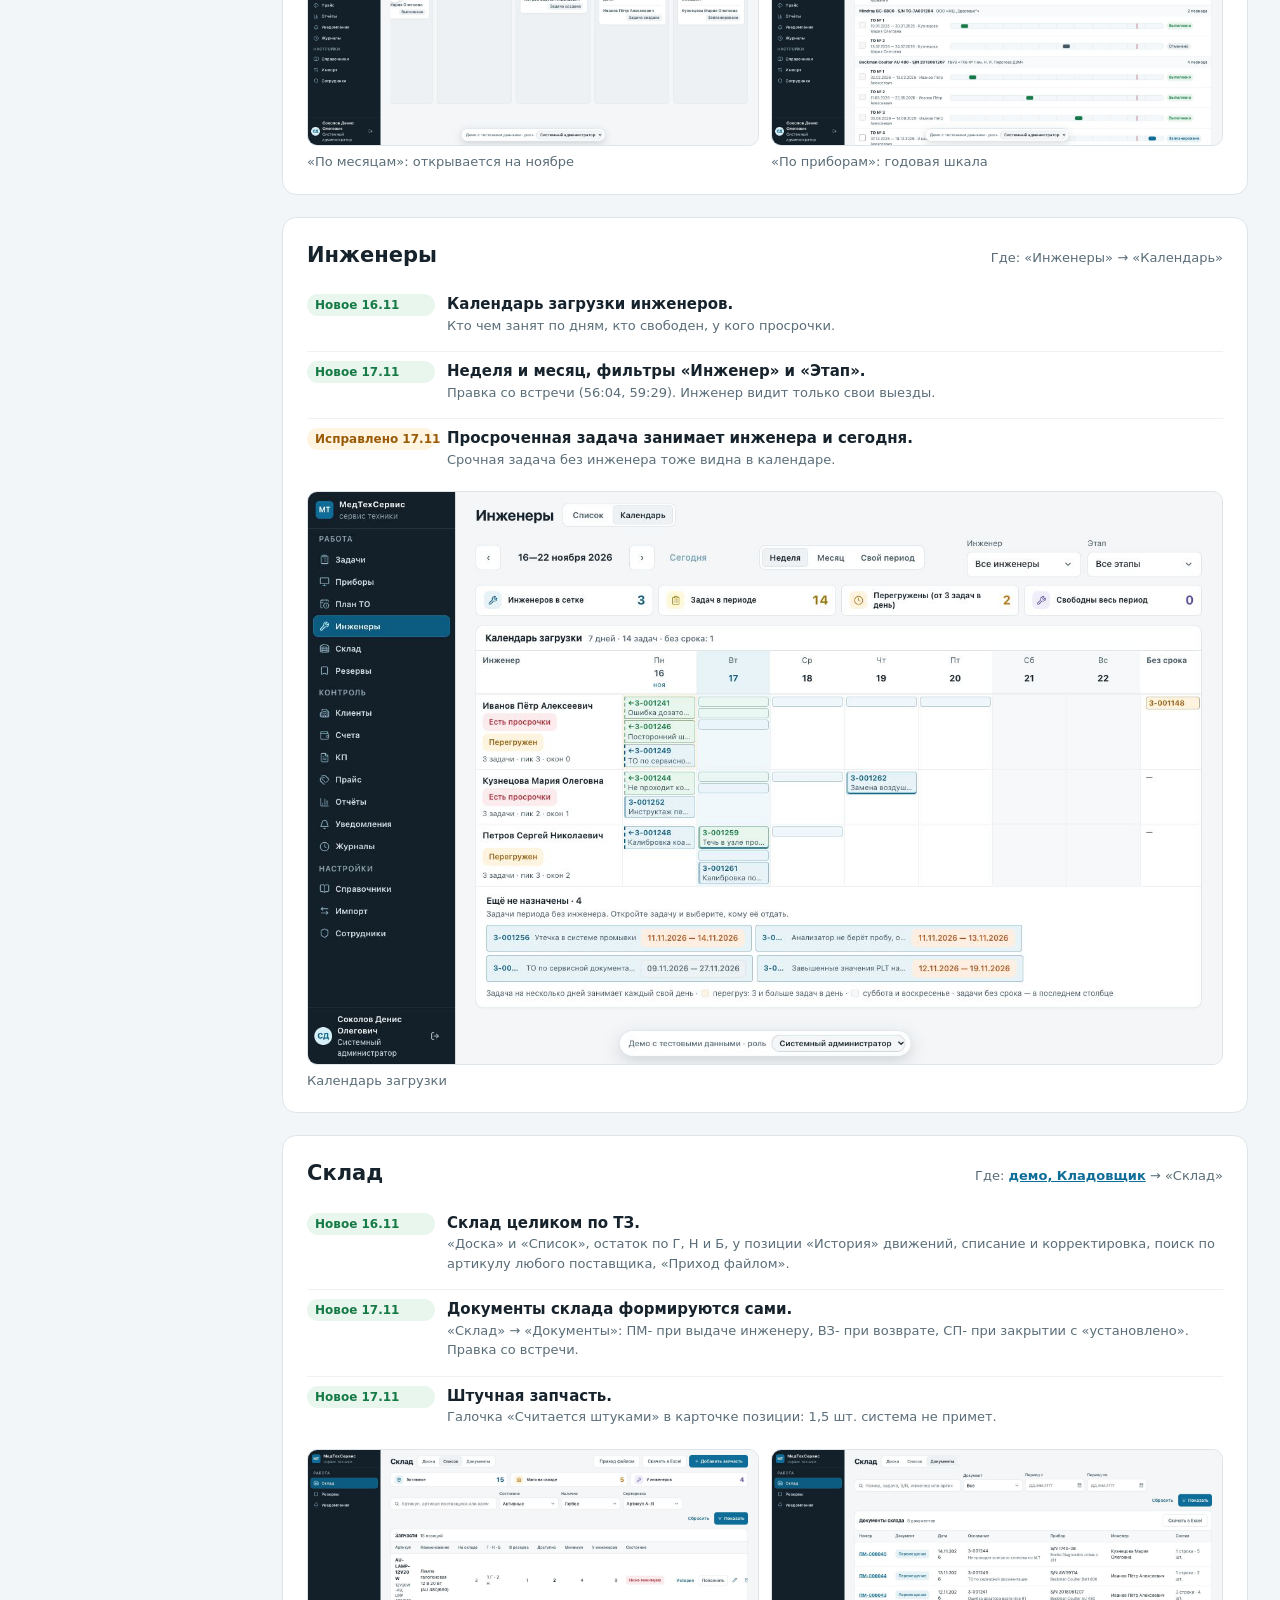
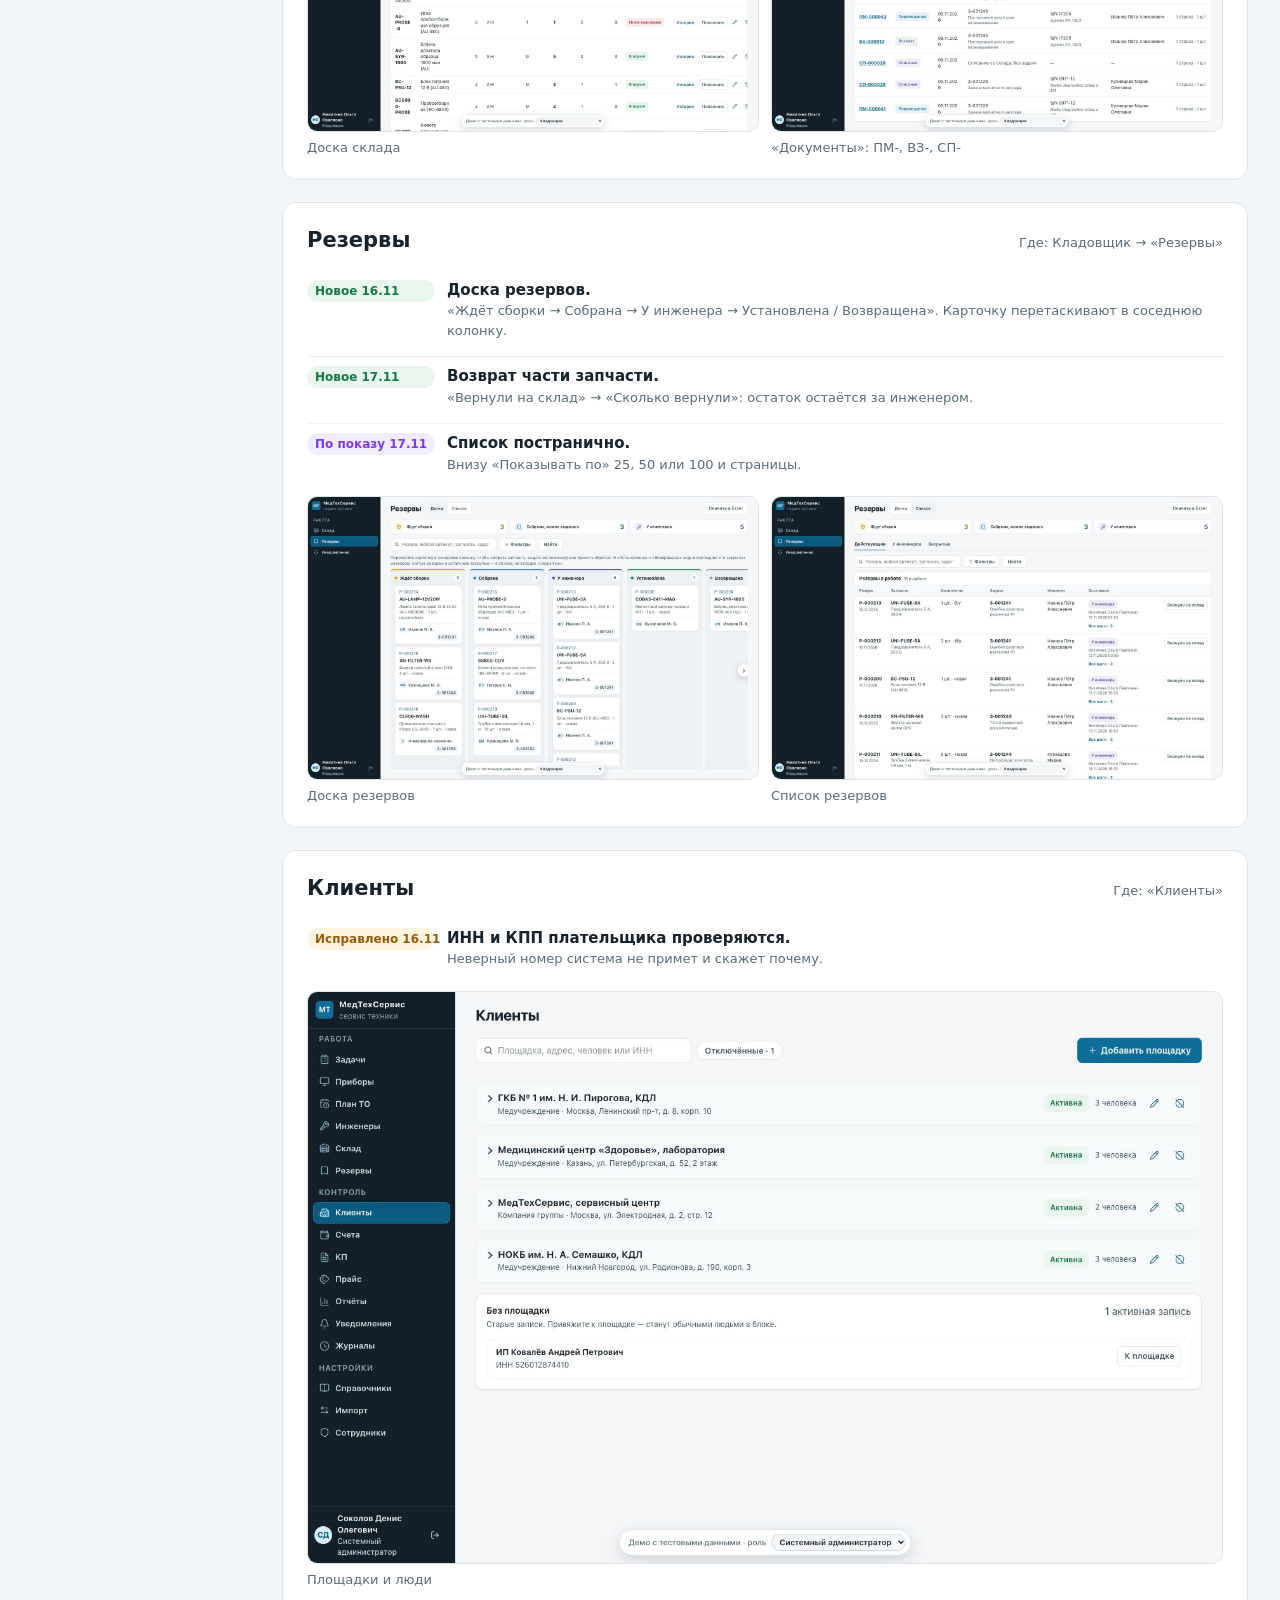
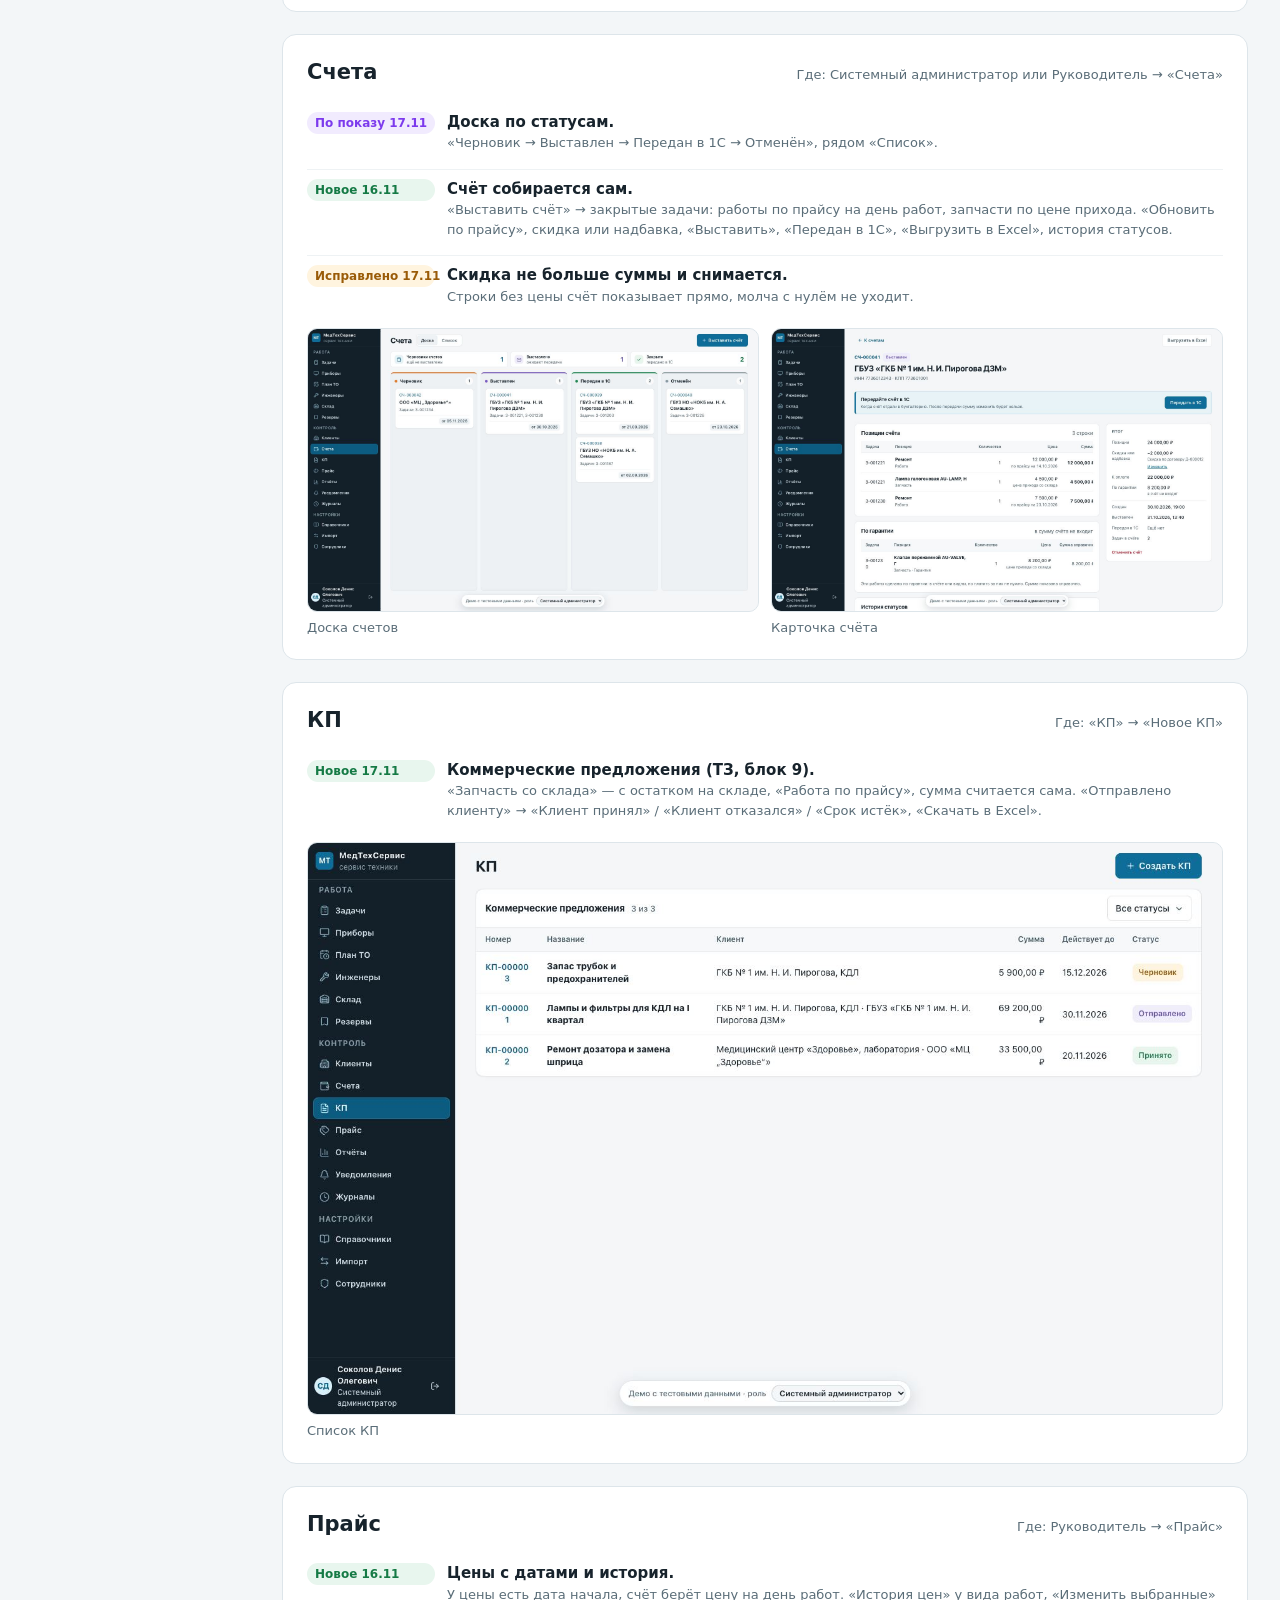
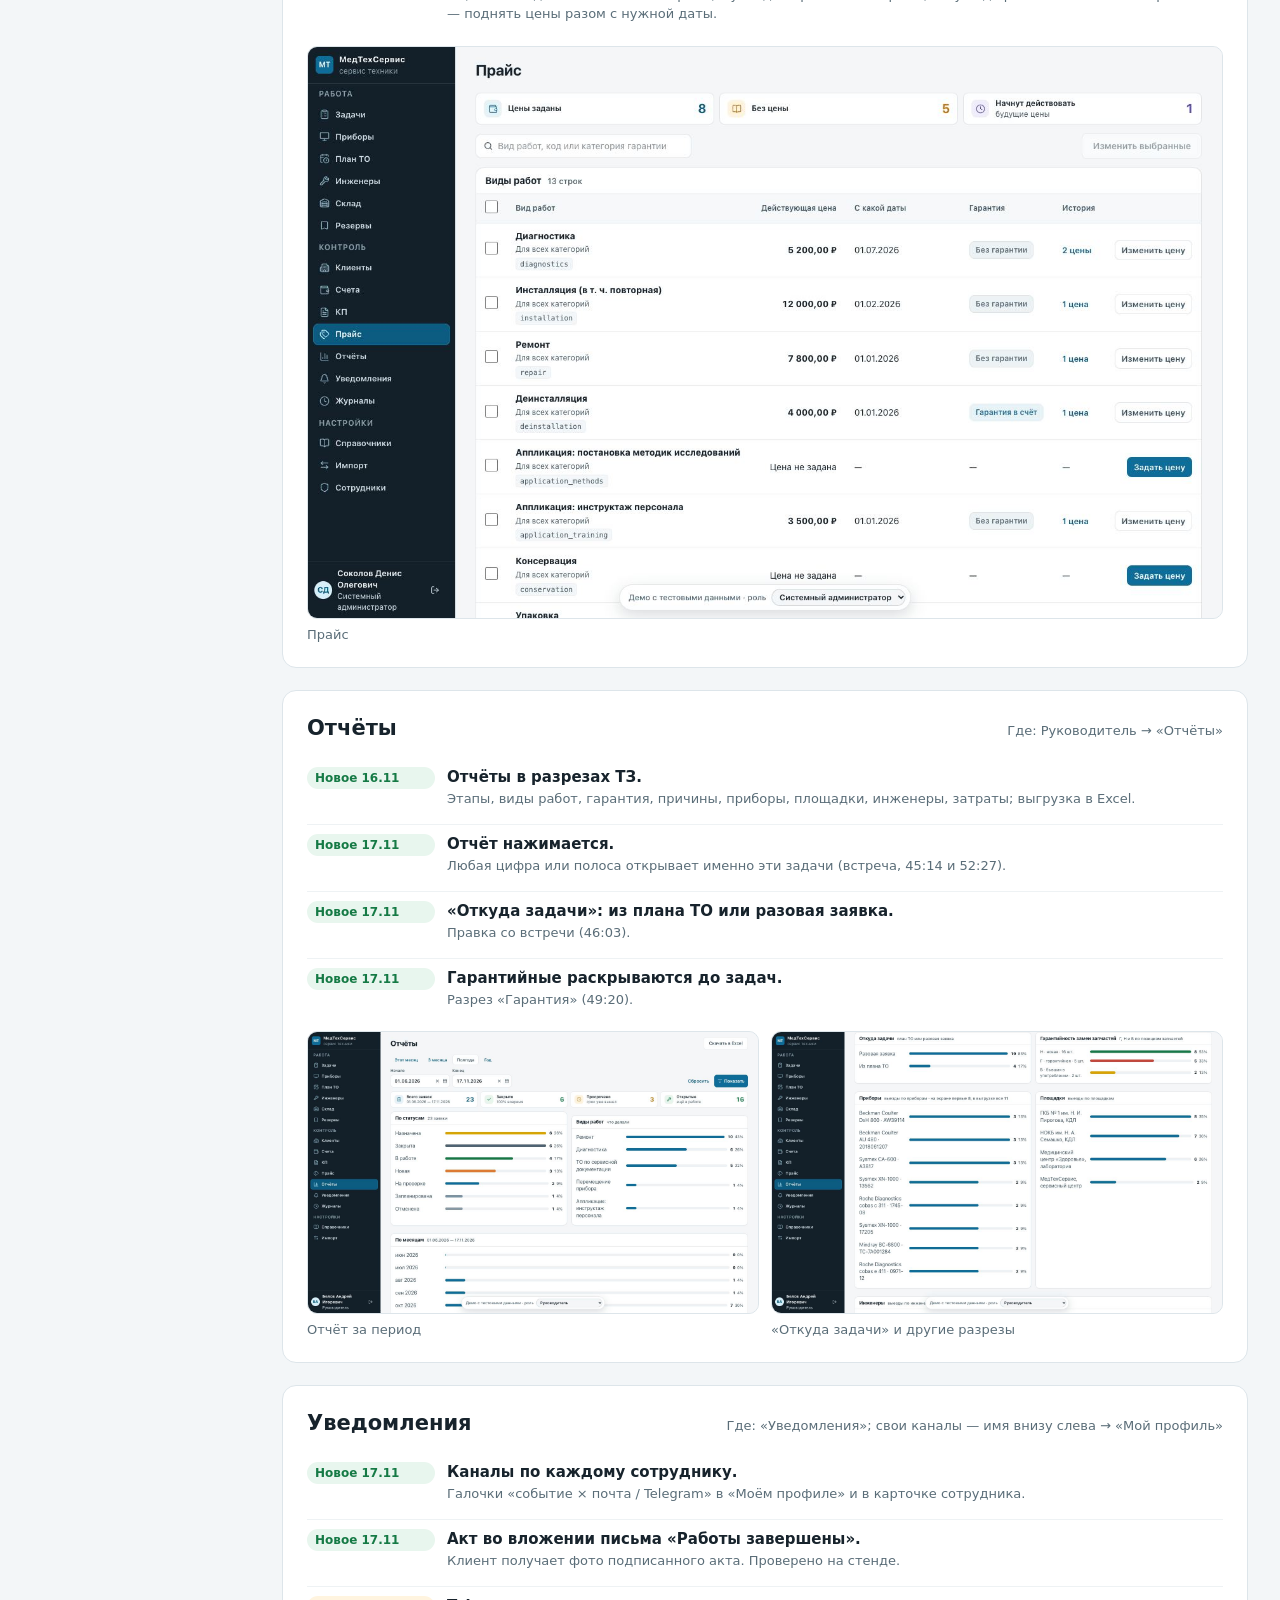
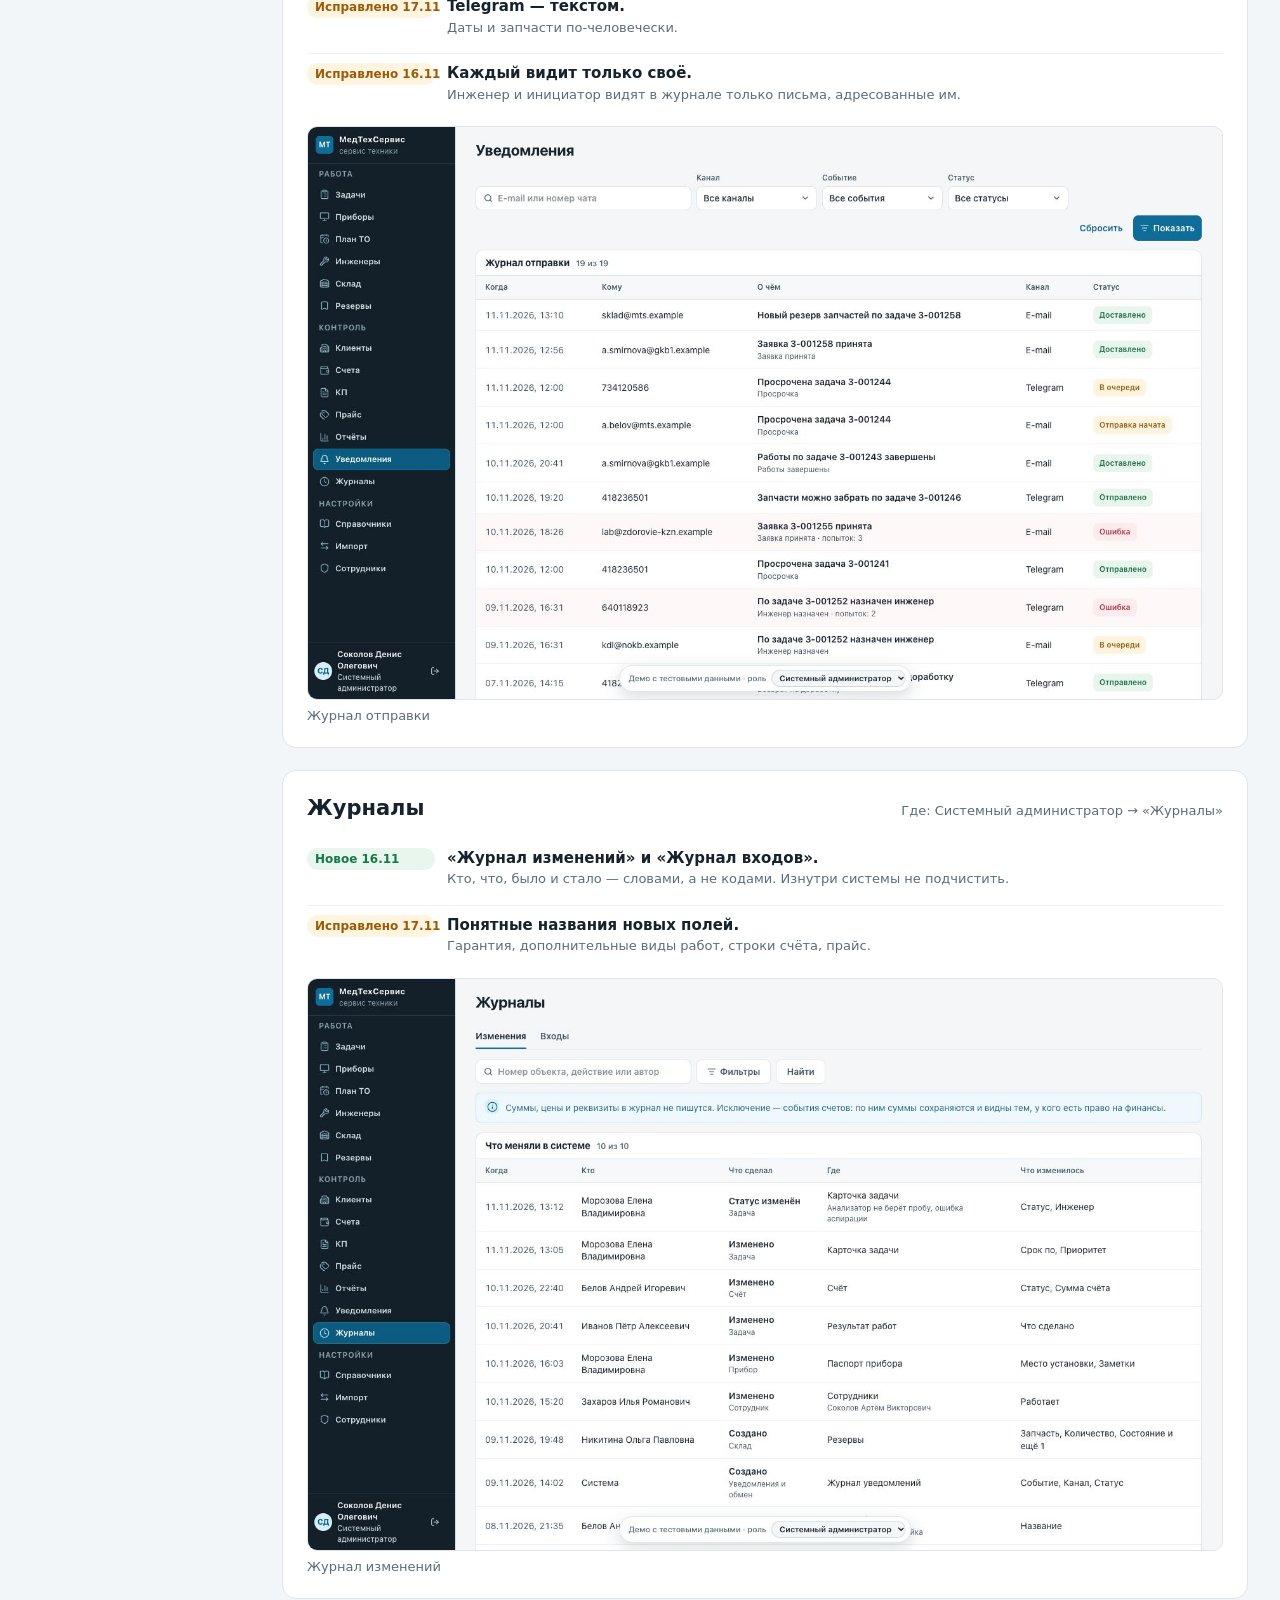
==== commit 43d1d513: "Что нового: по встрече 18.11 полностью 12 из 17, ещё 4 частично Co-Authored-By: Claude Opus 5.5 <nor" ====
--- a/whatsnew/index.html
+++ b/whatsnew/index.html
@@ -170,7 +170,7 @@
           <div class="stat"><strong>35 из 49</strong><span>пунктов ТЗ сделано и проверено</span></div>
           <div class="stat"><strong>12</strong><span>ждут заказчика или бухгалтерию</span></div>
           <div class="stat"><strong>0</strong><span>не сделано с нашей стороны</span></div>
-          <div class="stat"><strong>16 из 17</strong><span>правок со встречи 18.11, упрощение экранов продолжаем</span></div>
+          <div class="stat"><strong>12 из 17</strong><span>правок со встречи 18.11 полностью, ещё 4 частично</span></div>
         </div>
         <div class="legend"><span><span class="tag tag--meet">Встреча 18.11</span> сделано по замечаниям Сергея</span><span><span class="tag tag--ask">По показу 17.11</span> сделано по вашим замечаниям</span><span><span class="tag tag--new">Новое</span> новый экран или возможность</span><span><span class="tag tag--fix">Исправлено</span> было неудобно или с ошибкой</span></div>
       </section>
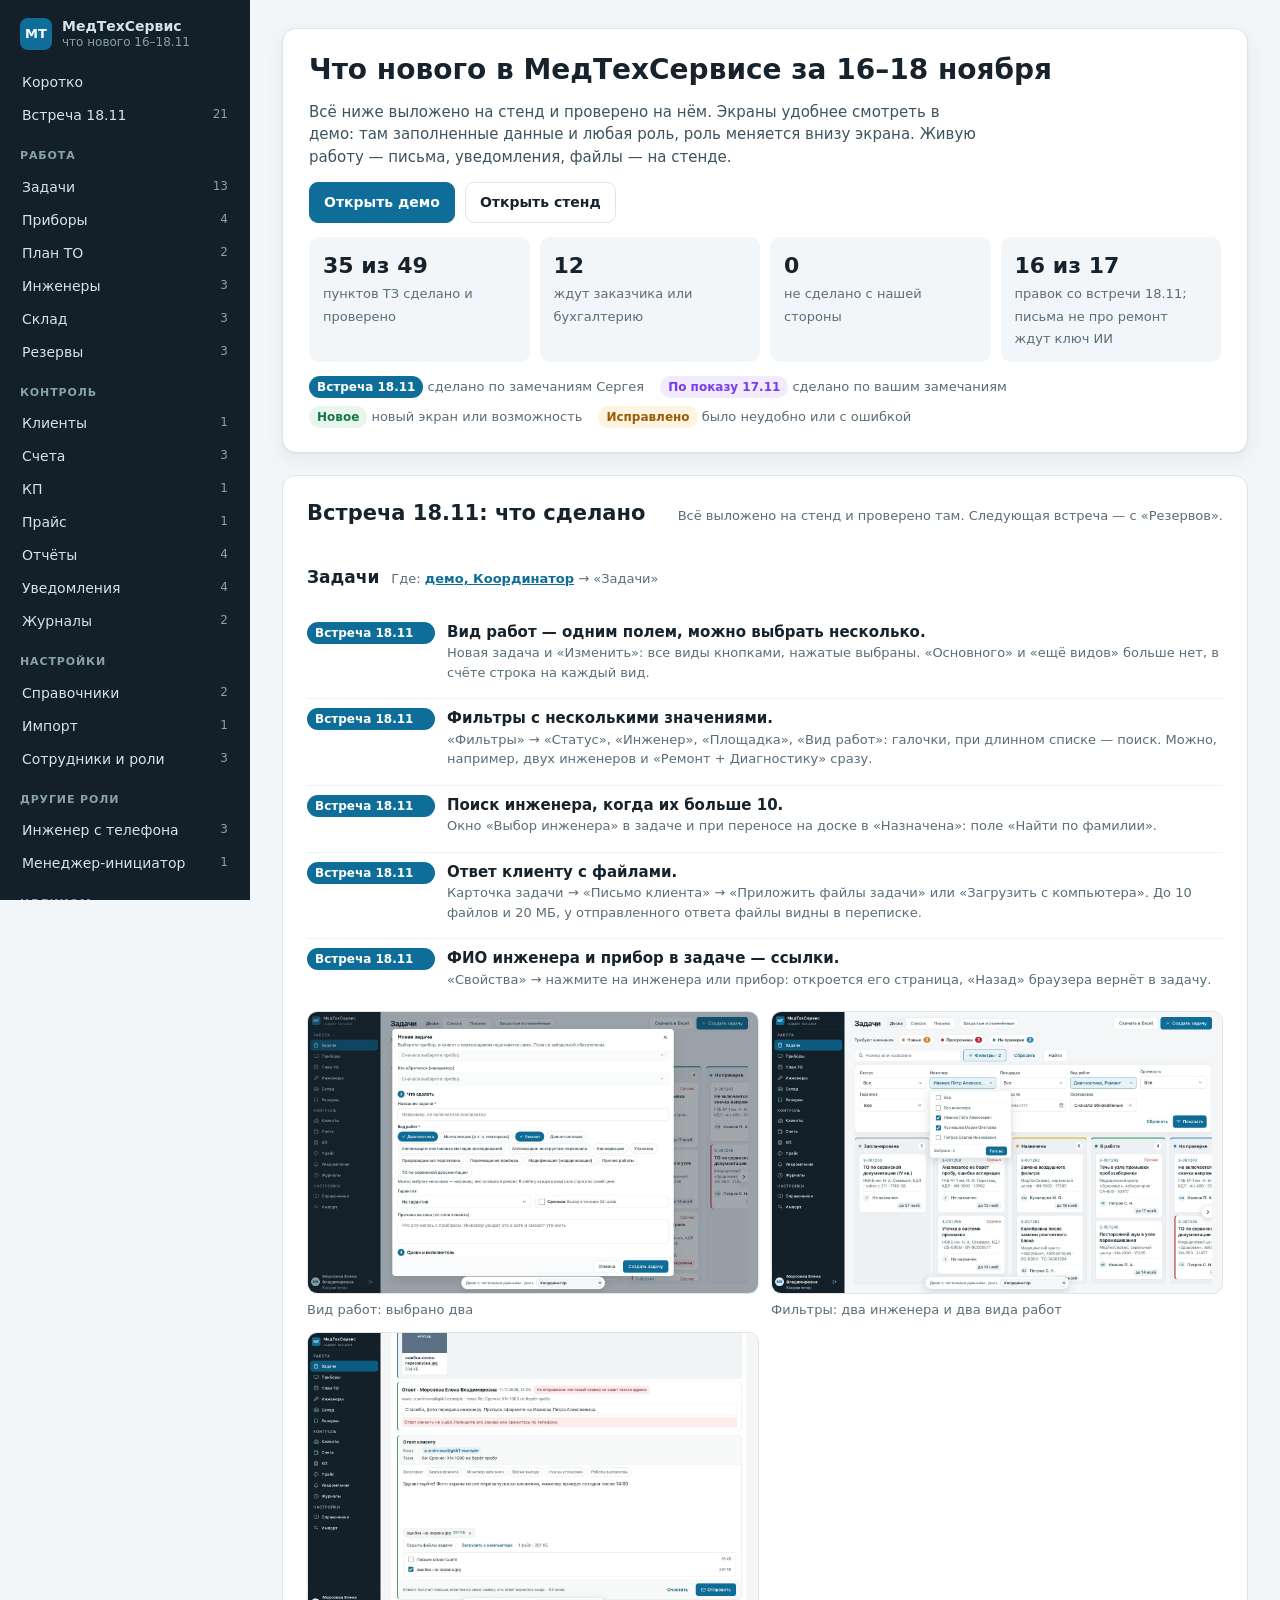
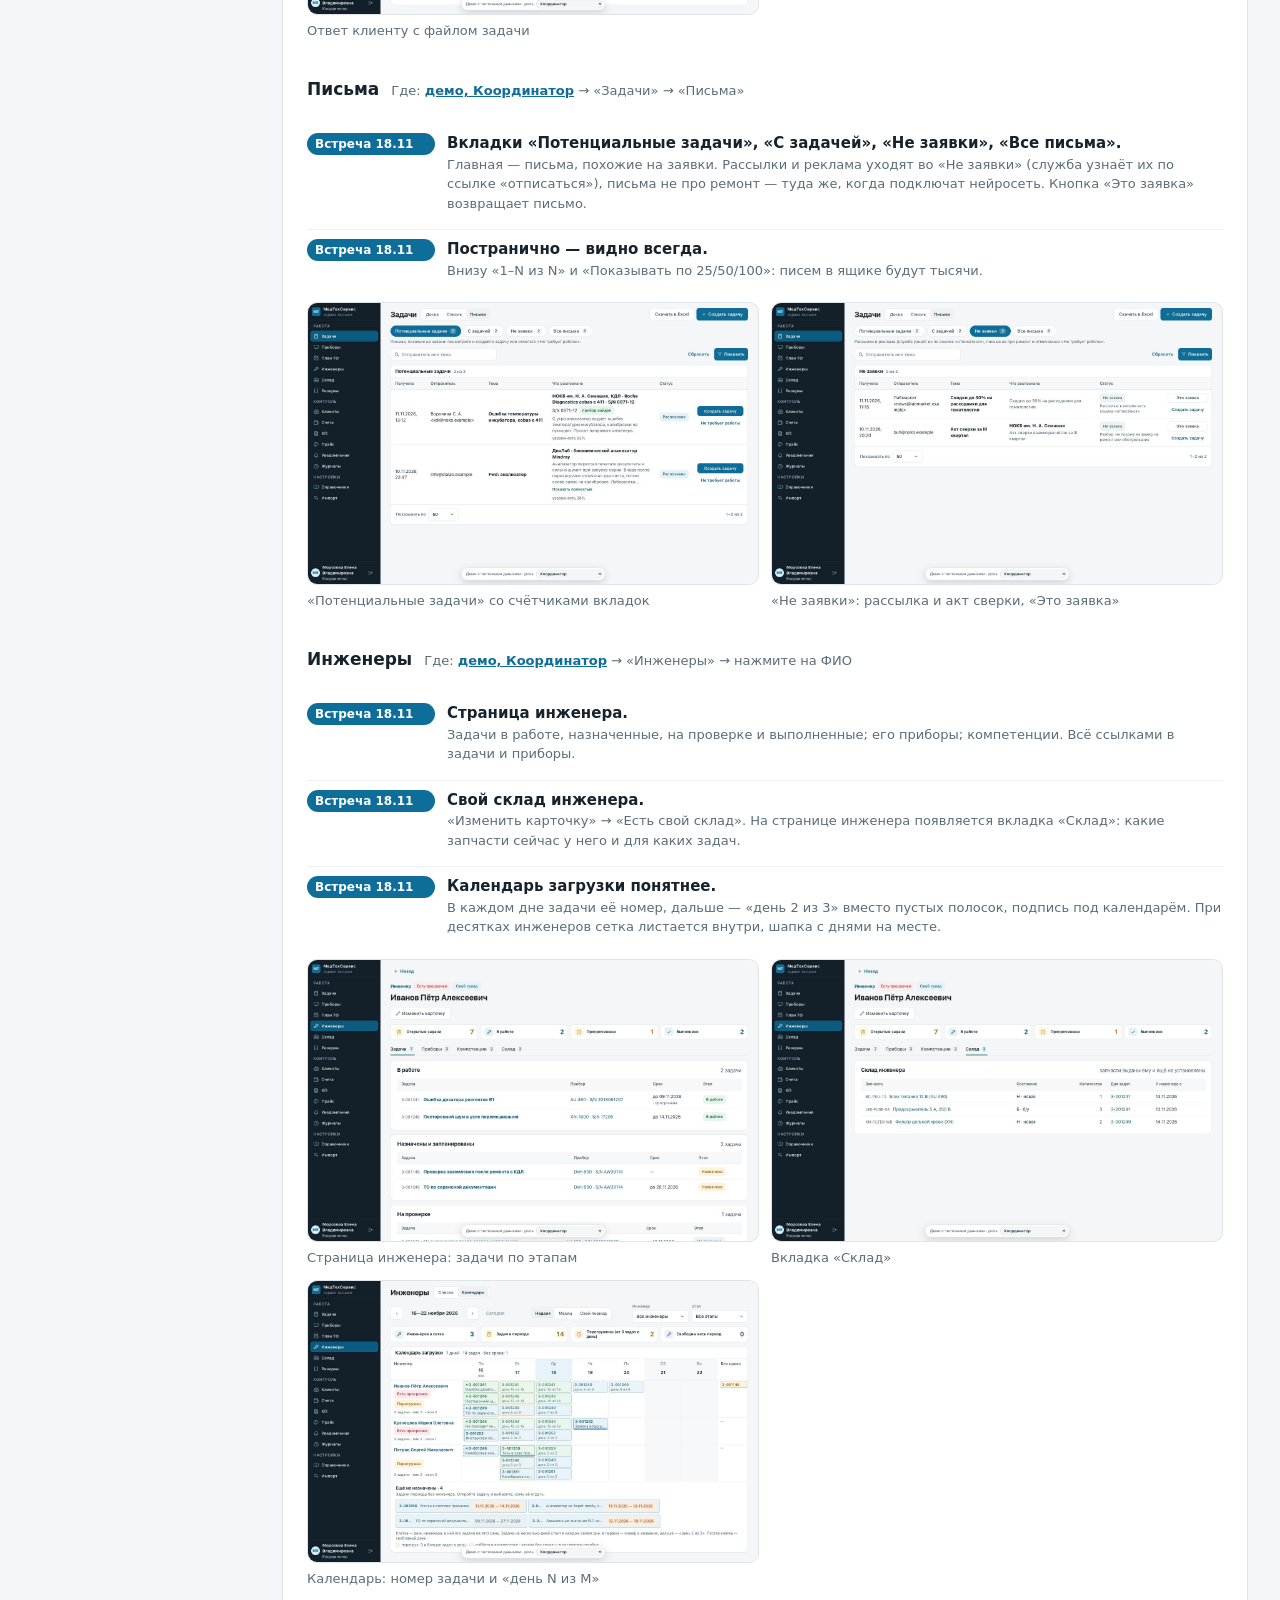
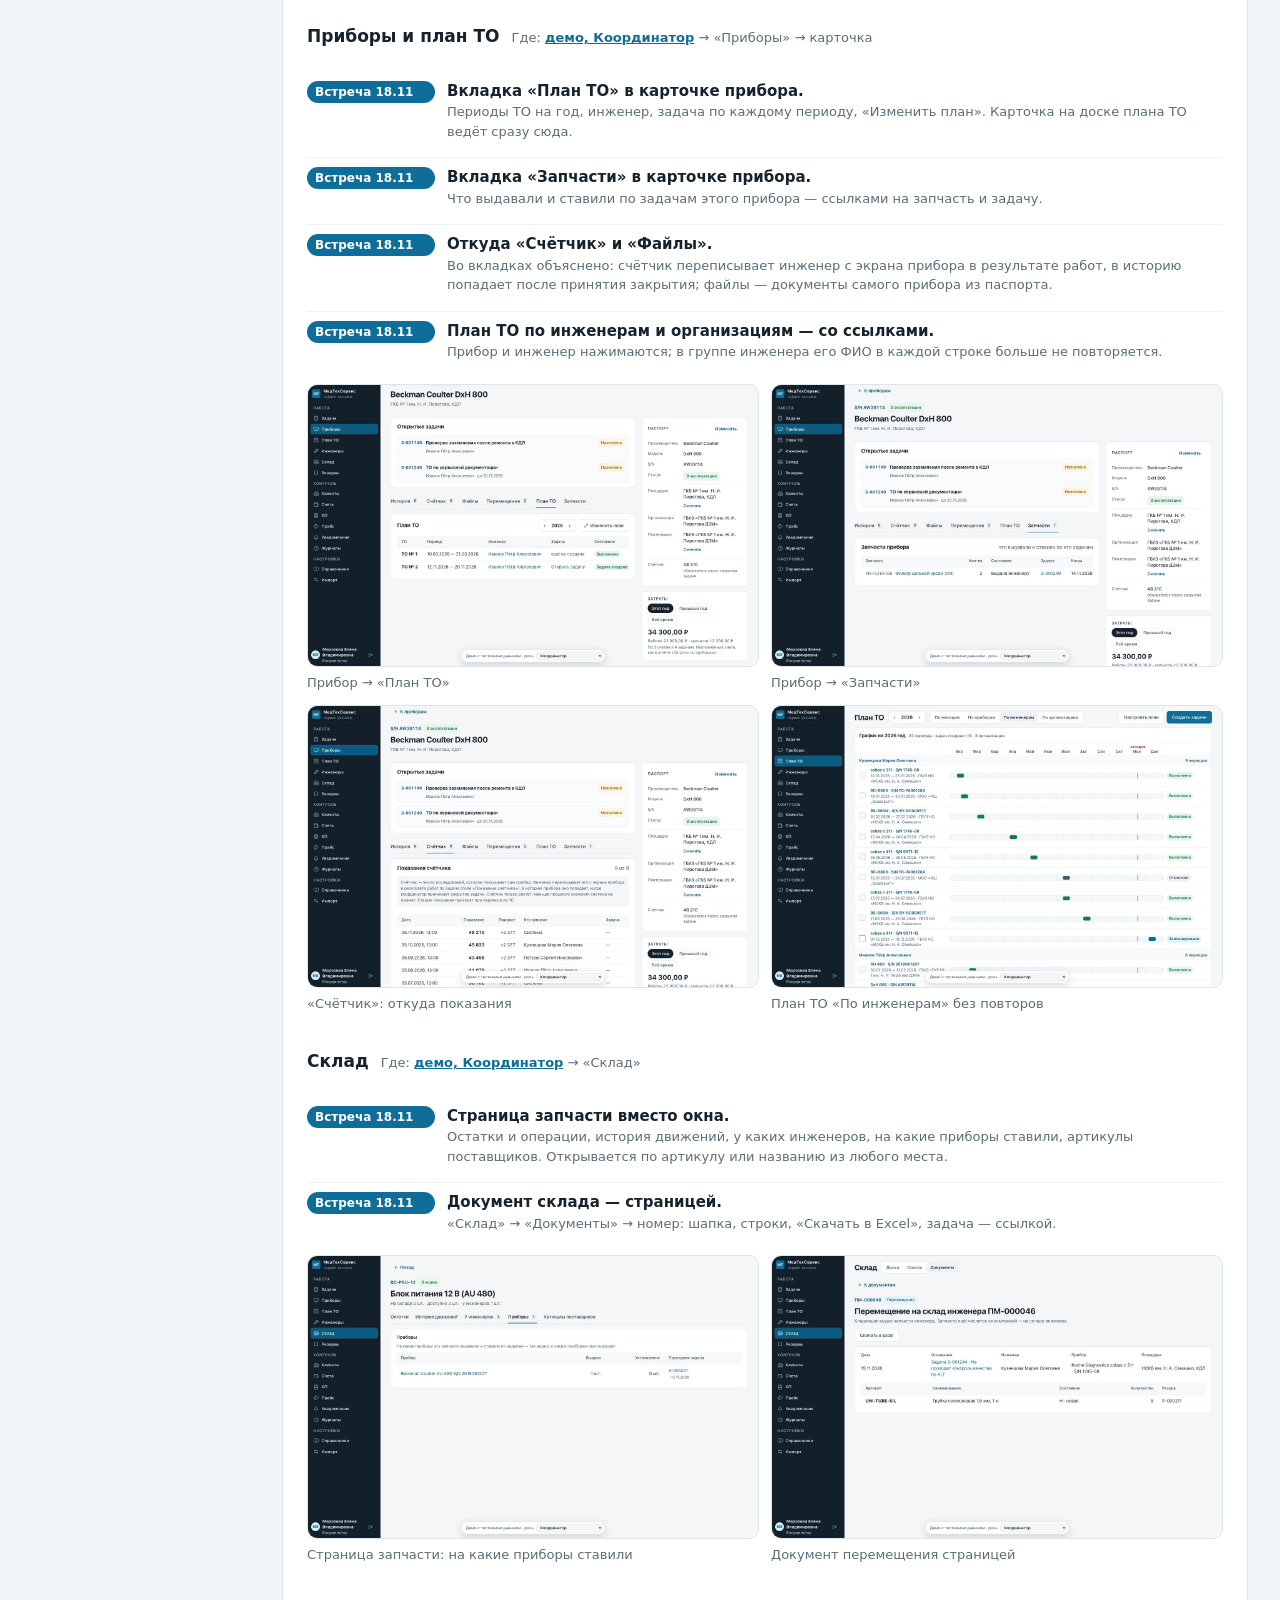
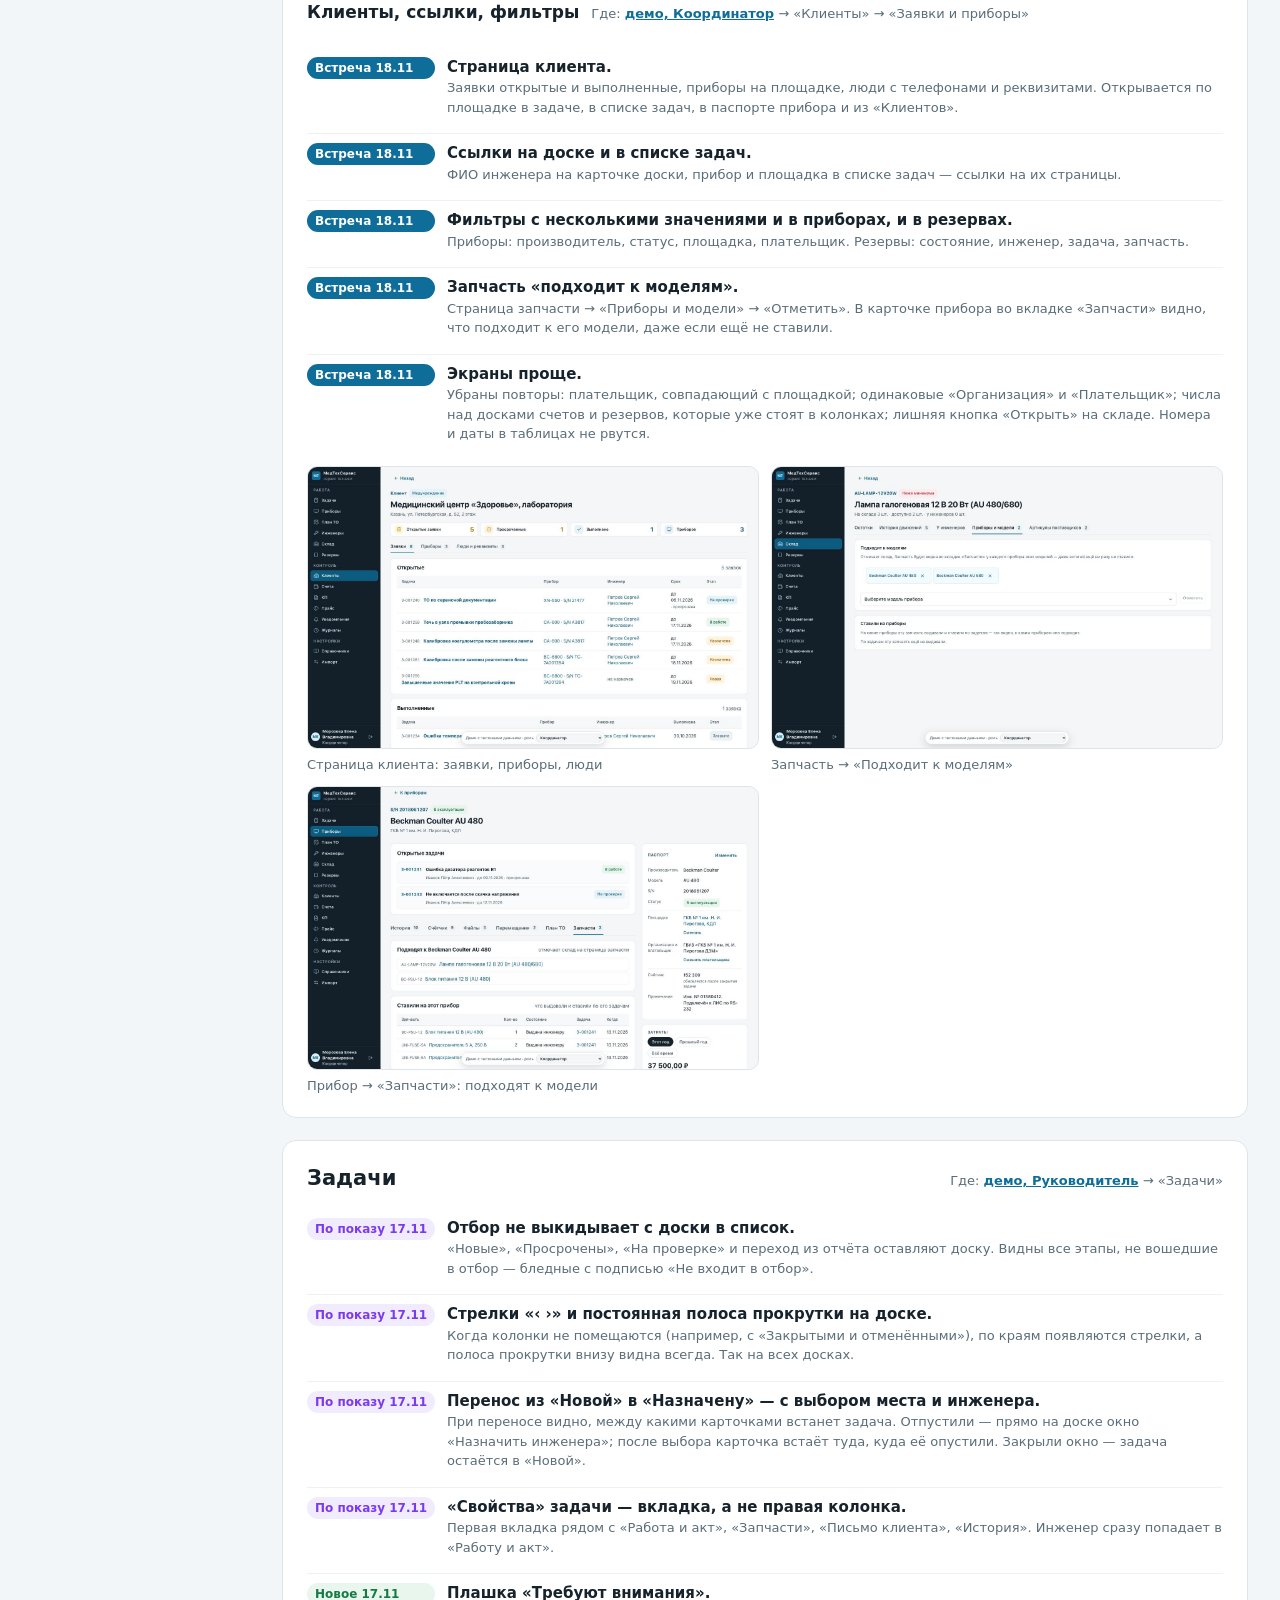
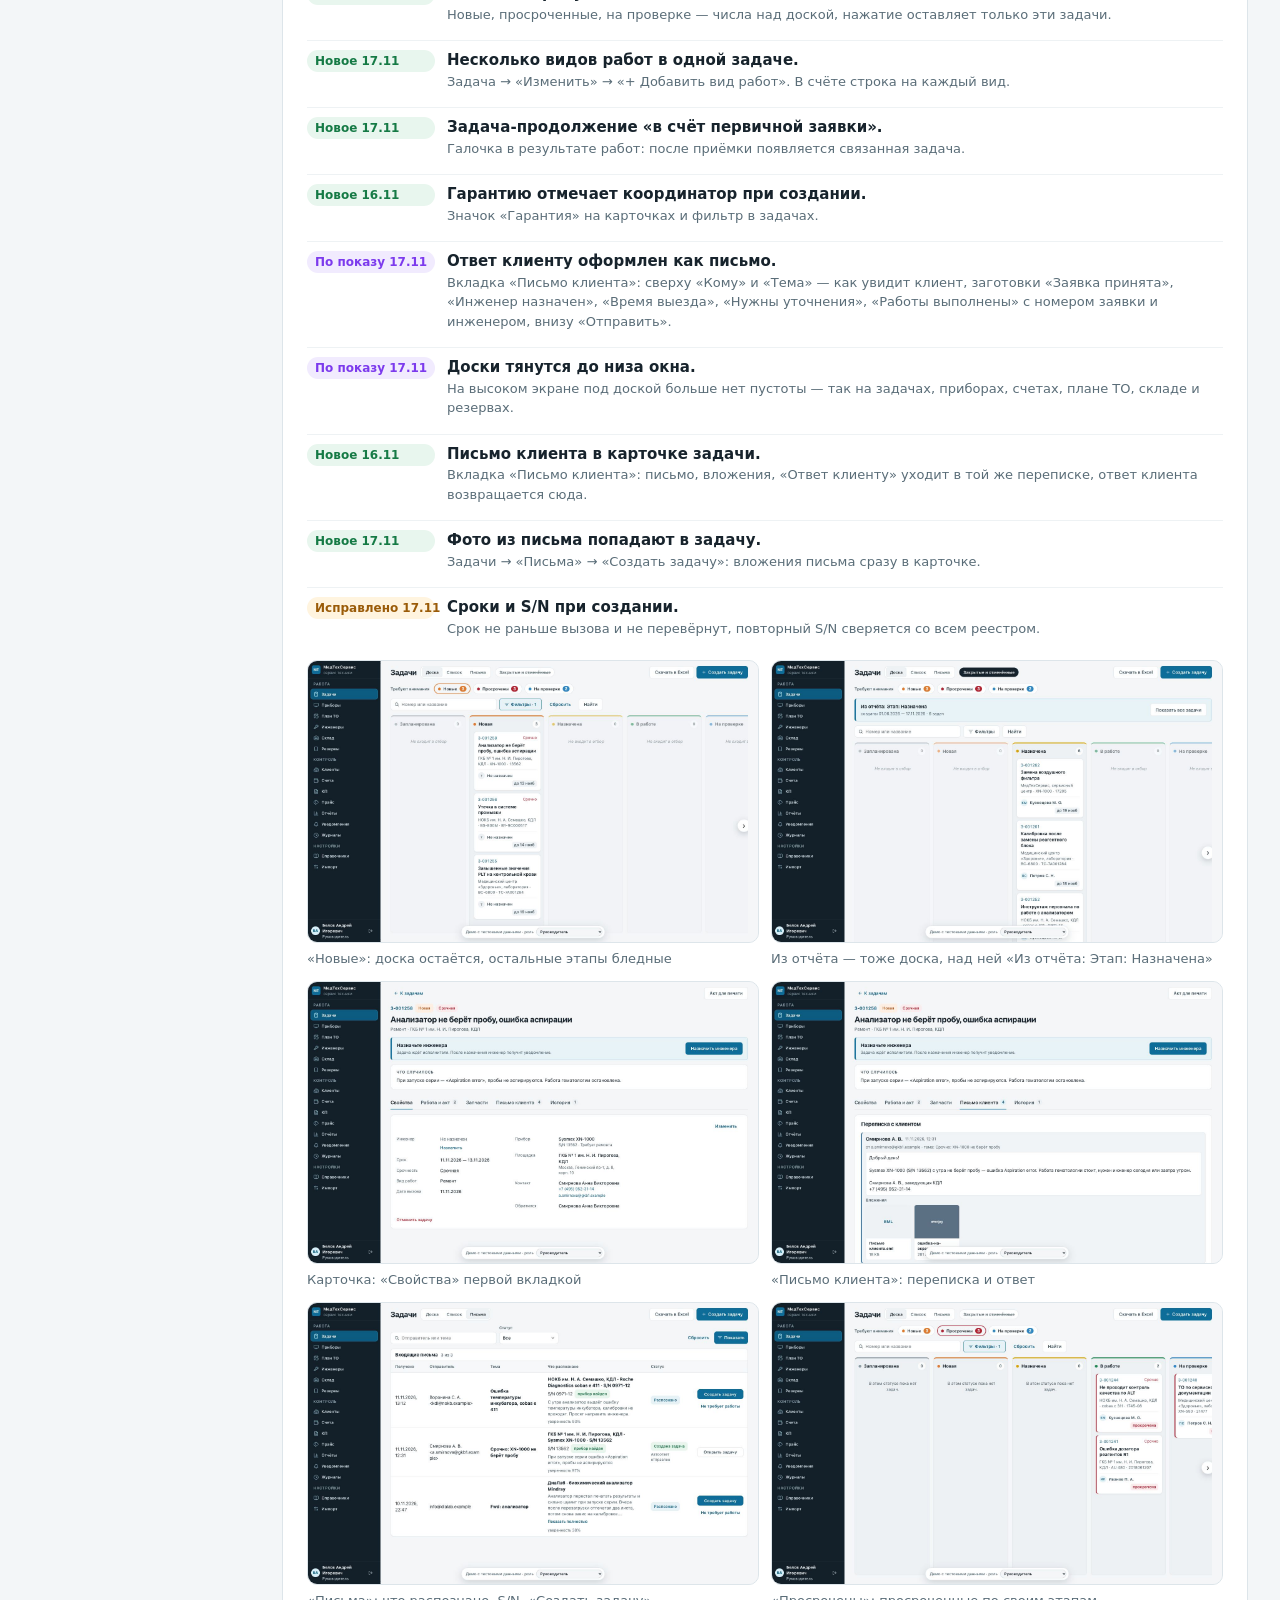
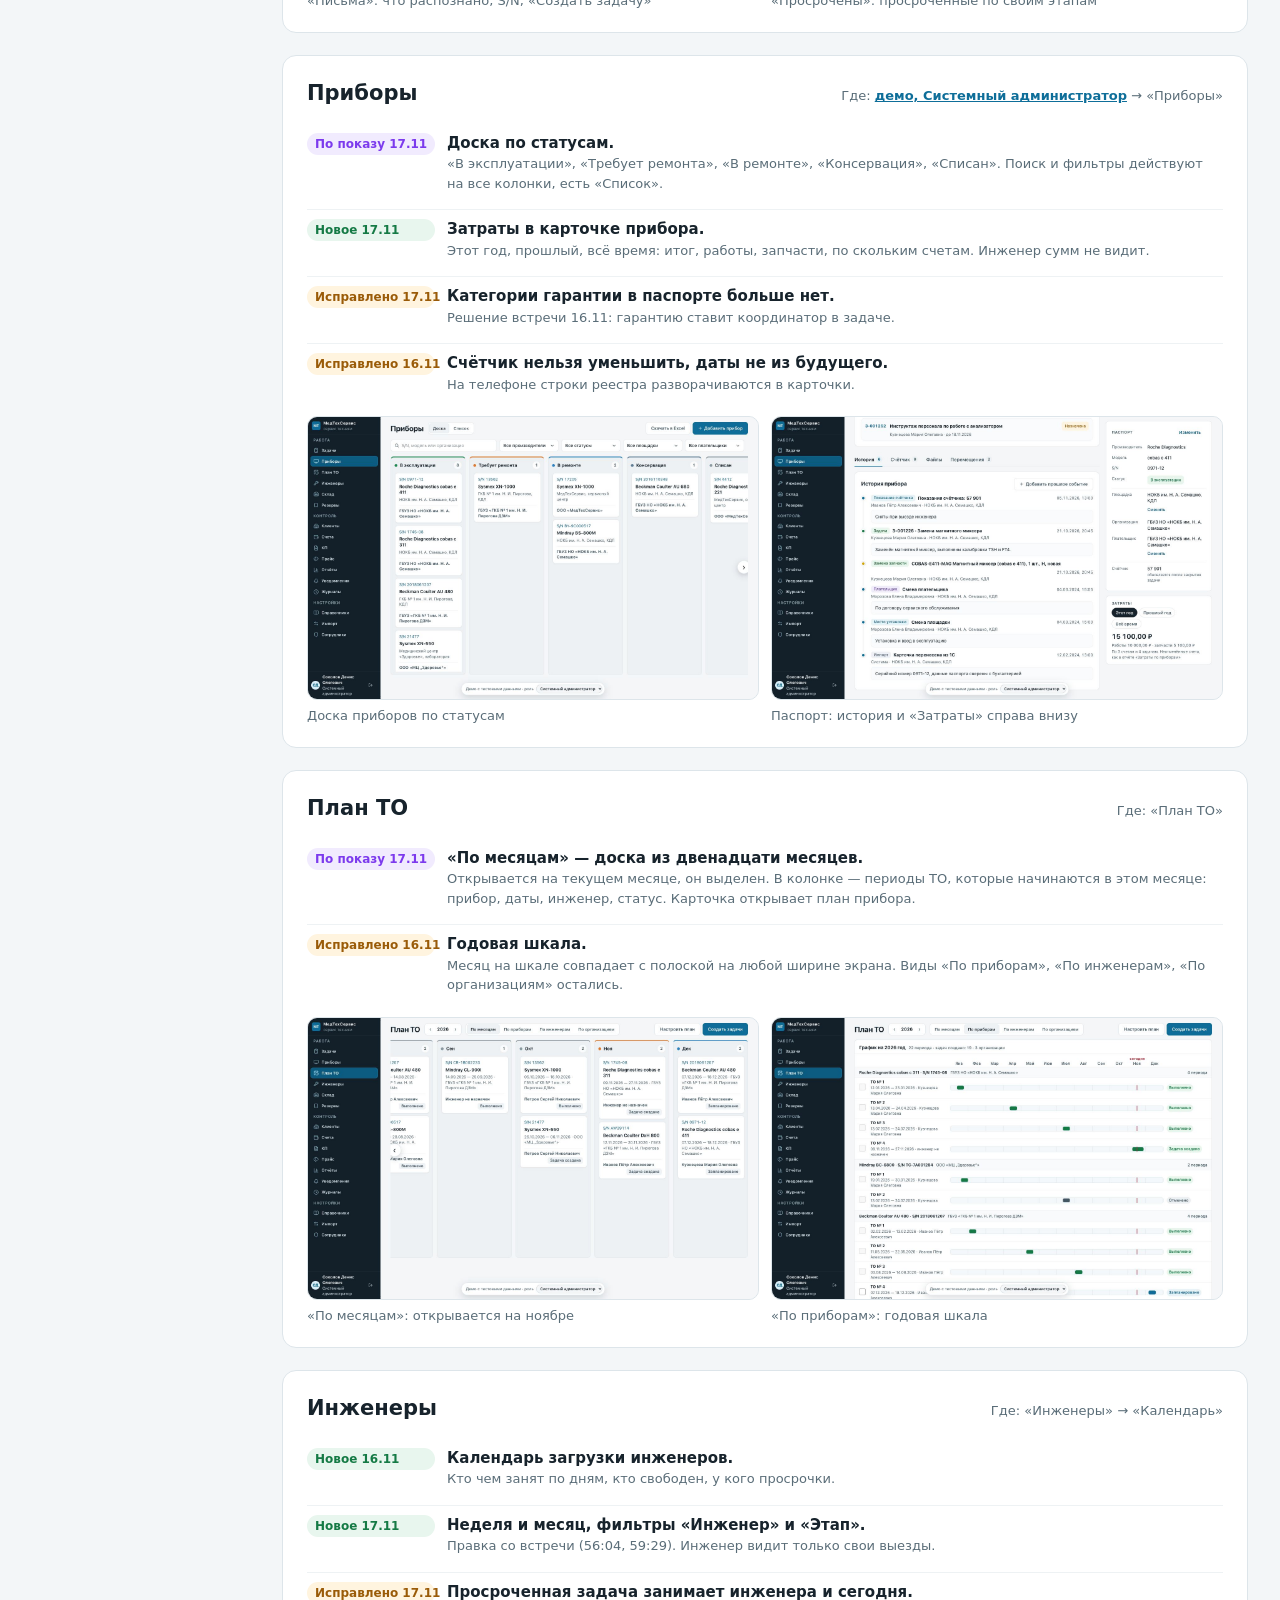
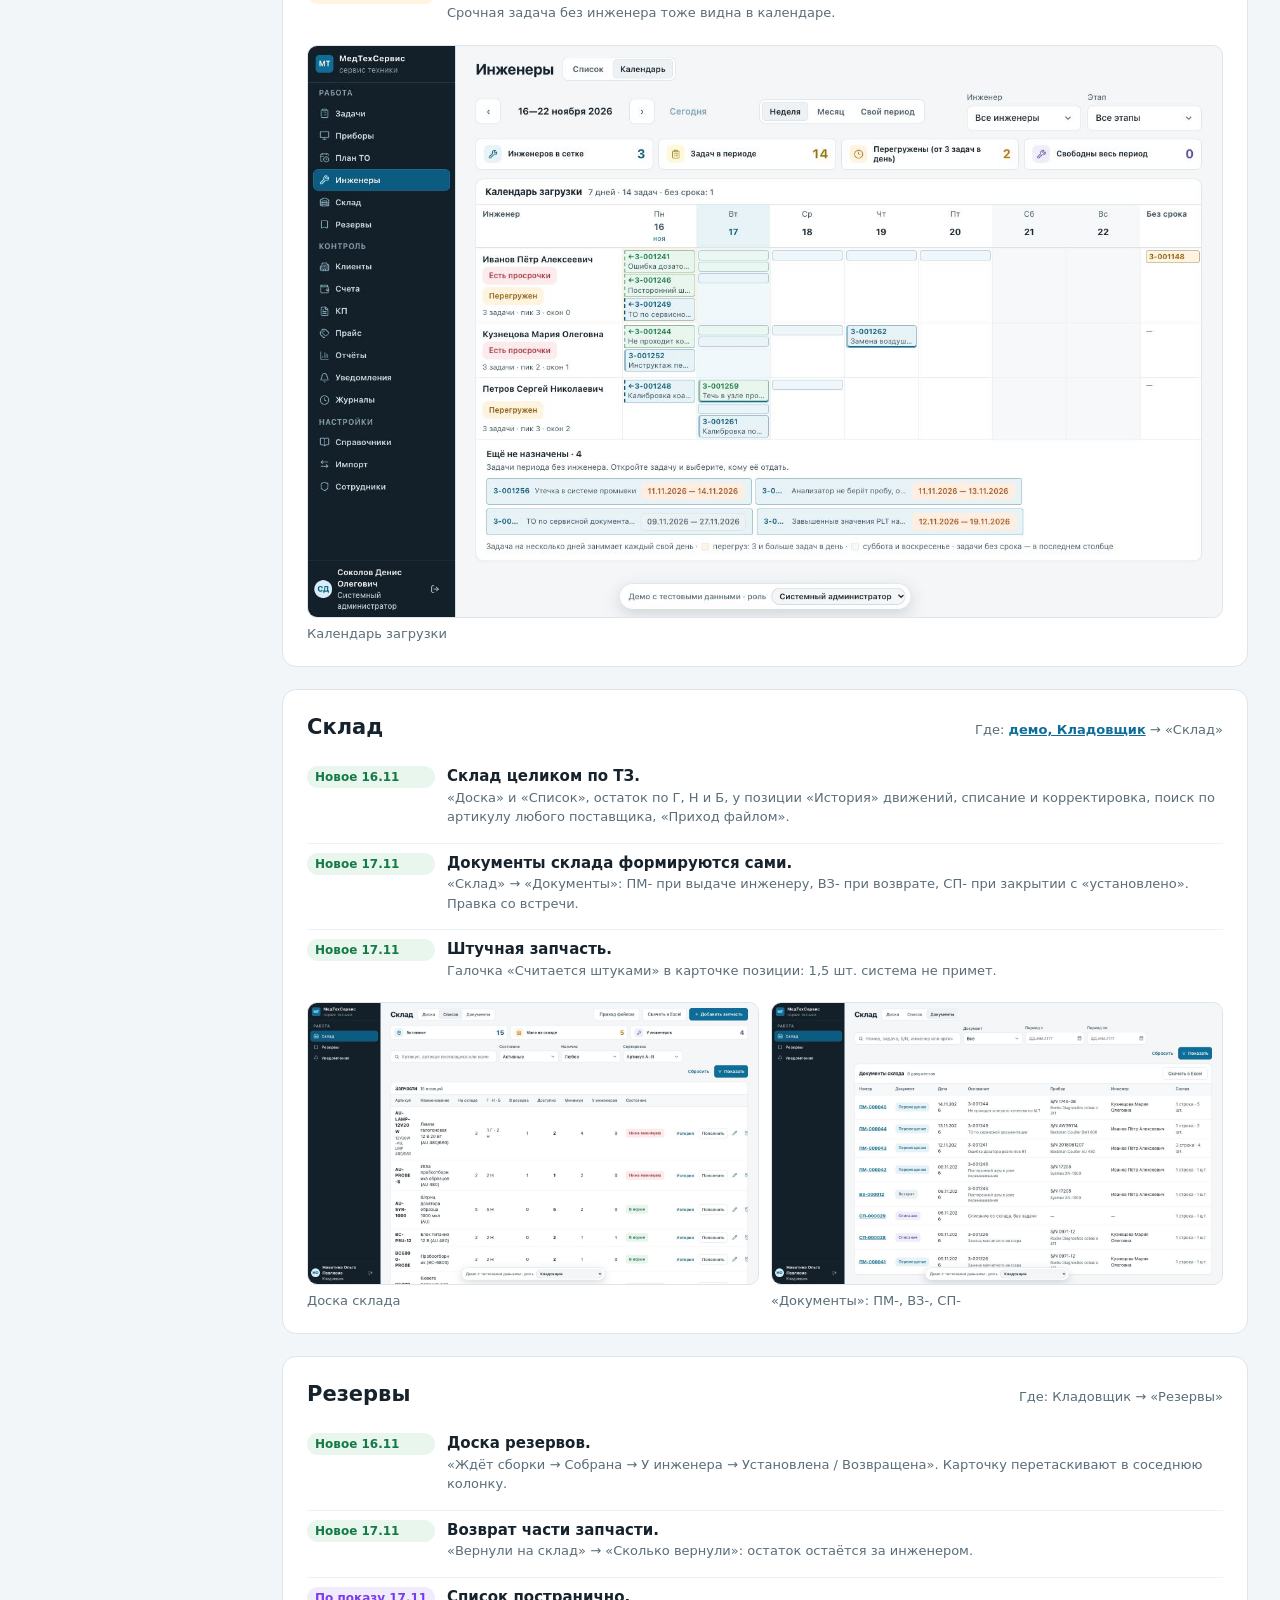
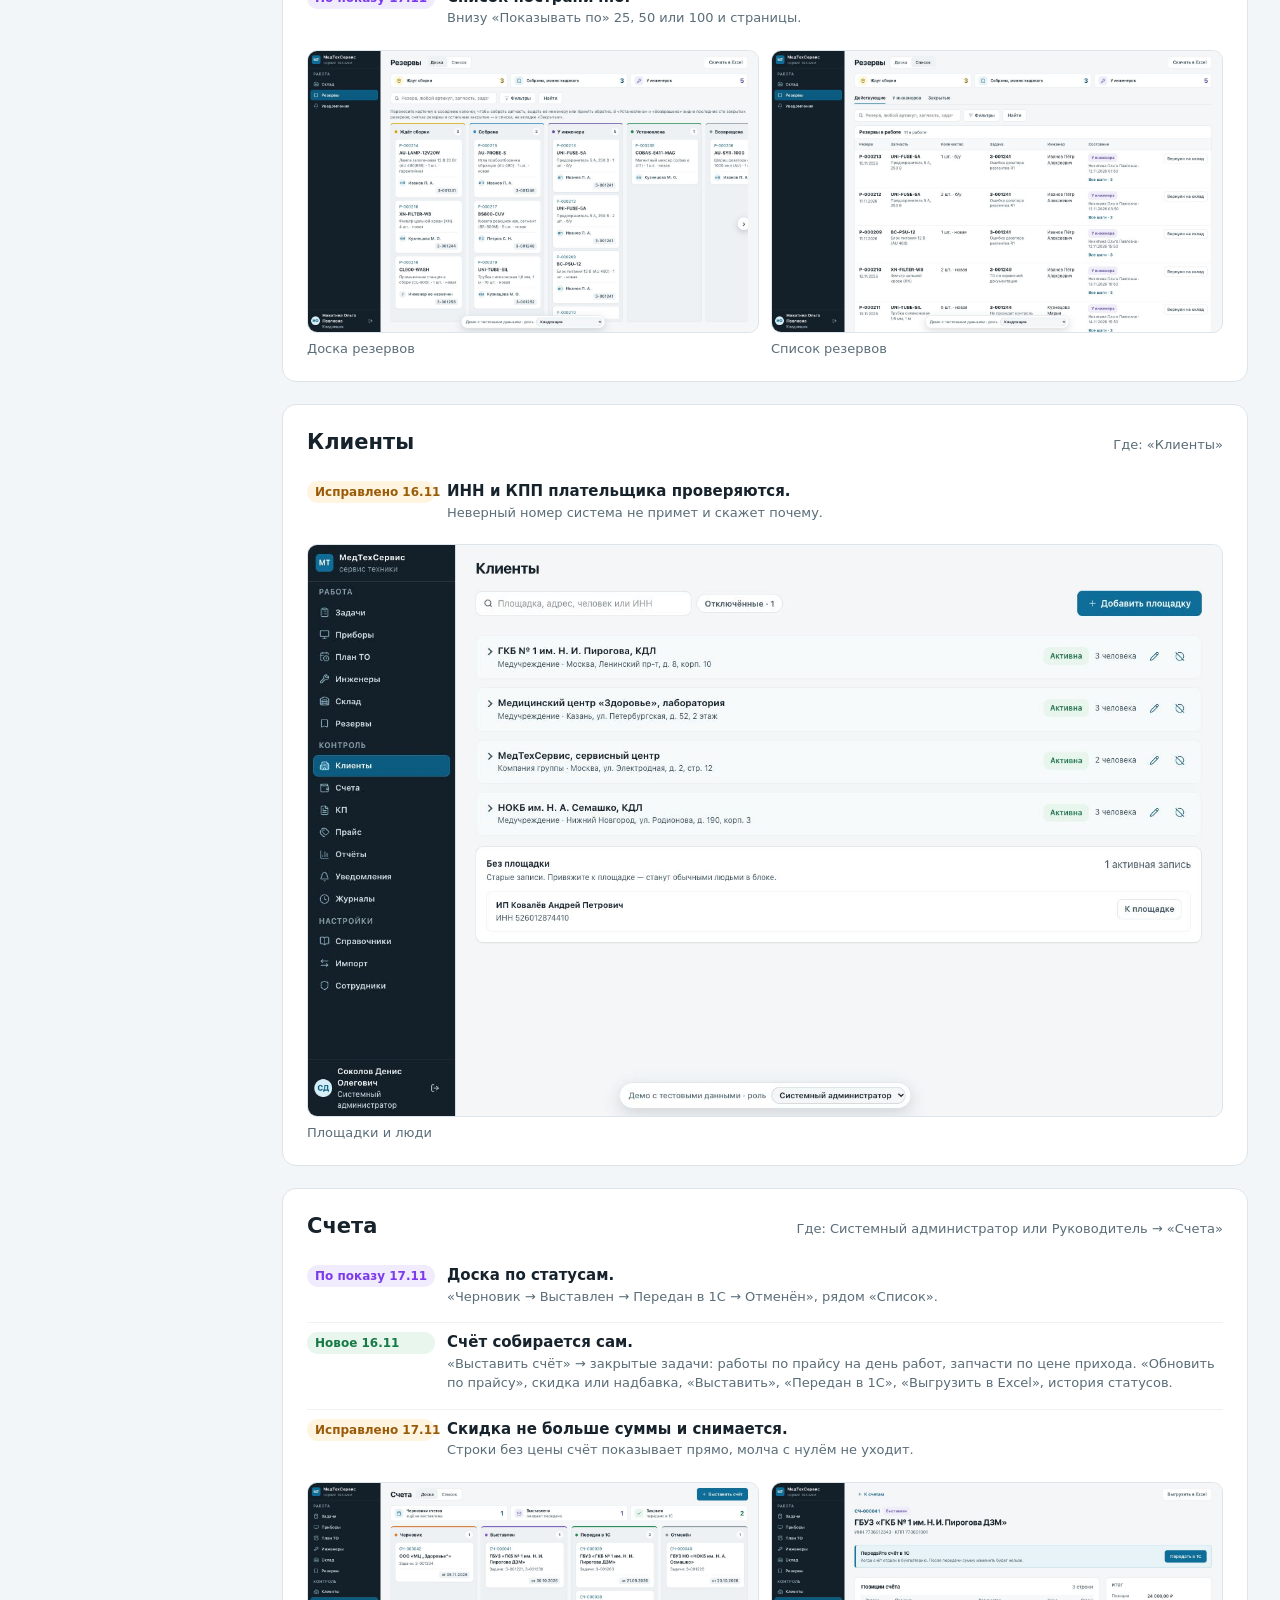
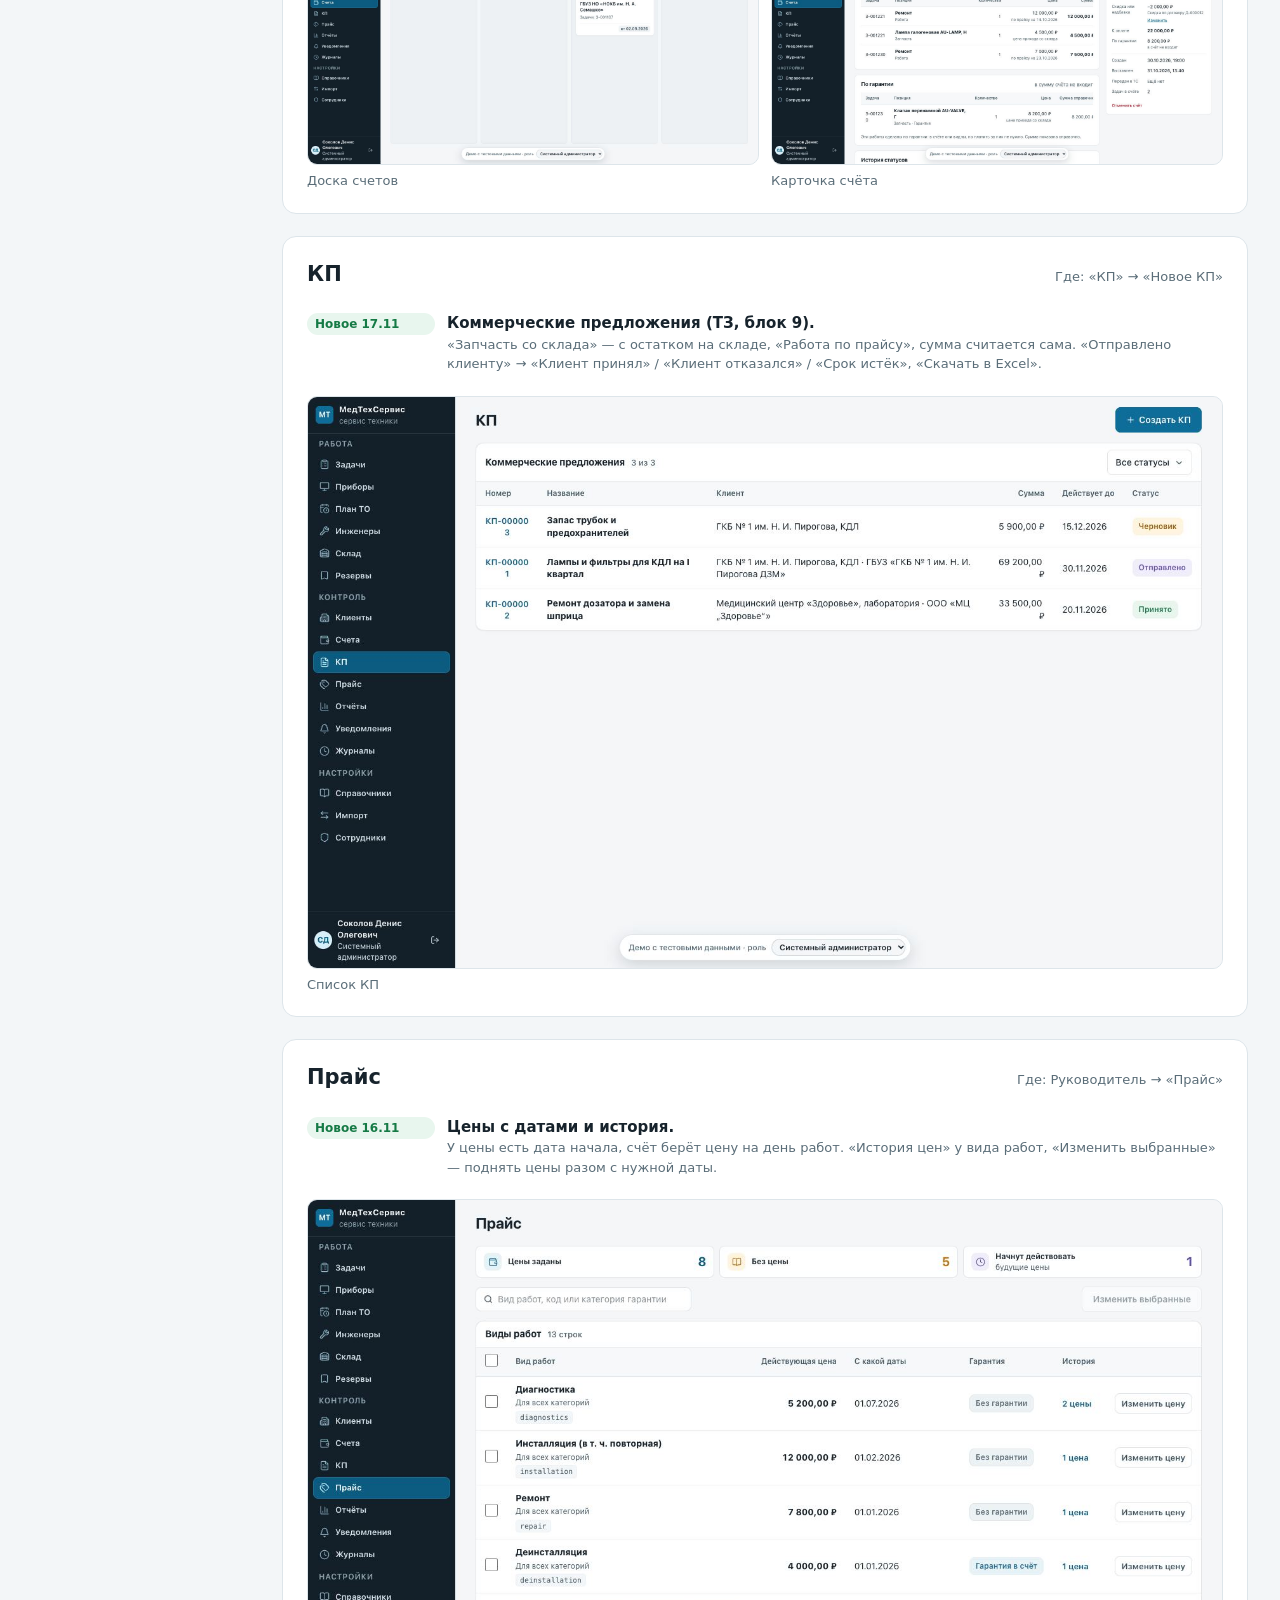
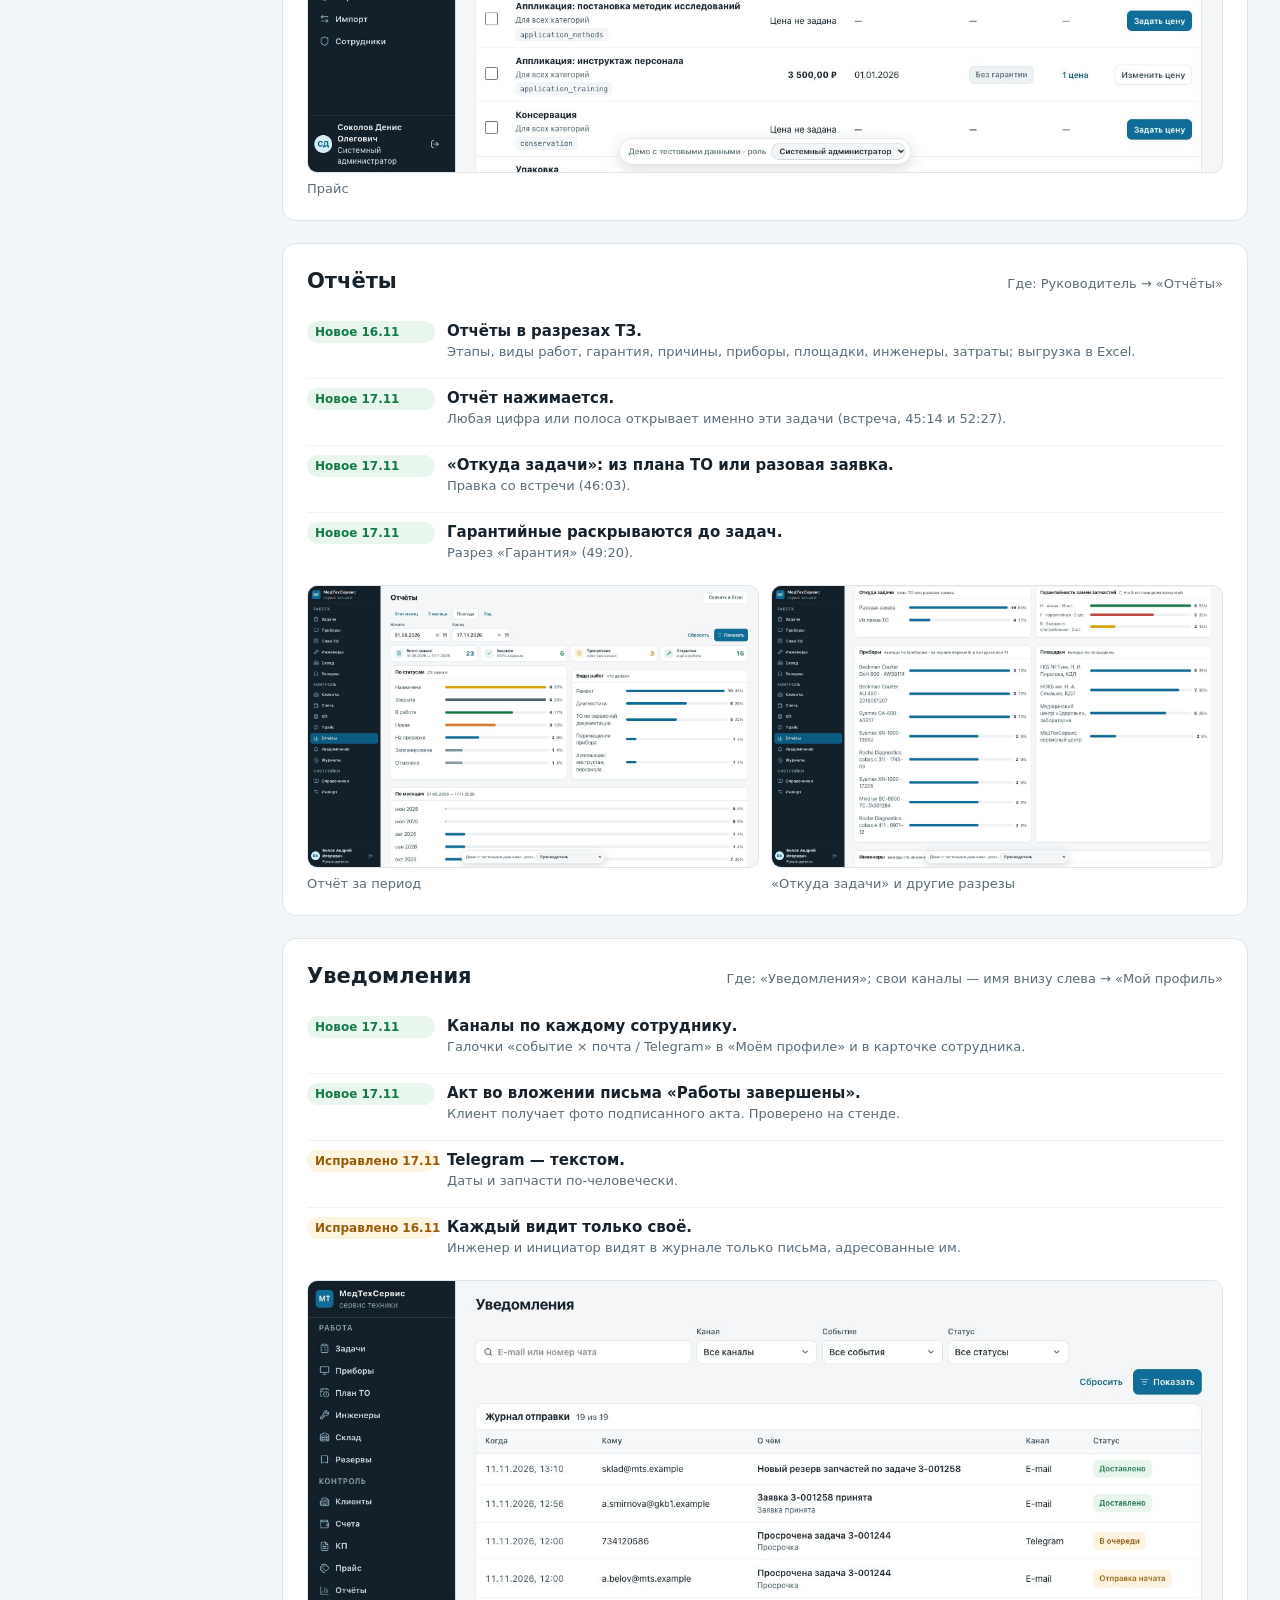
==== commit 58b52a71: "Демо: страница клиента, ссылки на доске и в списке, фильтры по нескольким значениям в приборах и рез" ====
--- a/whatsnew/index.html
+++ b/whatsnew/index.html
@@ -127,7 +127,7 @@
     <div class="brand"><b>МТ</b><span>МедТехСервис<small>что нового 16–18.11</small></span></div>
     <nav>
       <a href="#top">Коротко</a>
-      <a href="#meeting18">Встреча 18.11 <i>16</i></a>
+      <a href="#meeting18">Встреча 18.11 <i>21</i></a>
       <h3>Работа</h3>
       <a href="#tasks">Задачи <i>13</i></a>
       <a href="#equipment">Приборы <i>4</i></a>
@@ -170,7 +170,7 @@
           <div class="stat"><strong>35 из 49</strong><span>пунктов ТЗ сделано и проверено</span></div>
           <div class="stat"><strong>12</strong><span>ждут заказчика или бухгалтерию</span></div>
           <div class="stat"><strong>0</strong><span>не сделано с нашей стороны</span></div>
-          <div class="stat"><strong>12 из 17</strong><span>правок со встречи 18.11 полностью, ещё 4 частично</span></div>
+          <div class="stat"><strong>16 из 17</strong><span>правок со встречи 18.11; письма не про ремонт ждут ключ ИИ</span></div>
         </div>
         <div class="legend"><span><span class="tag tag--meet">Встреча 18.11</span> сделано по замечаниям Сергея</span><span><span class="tag tag--ask">По показу 17.11</span> сделано по вашим замечаниям</span><span><span class="tag tag--new">Новое</span> новый экран или возможность</span><span><span class="tag tag--fix">Исправлено</span> было неудобно или с ошибкой</span></div>
       </section>
@@ -231,6 +231,19 @@
         <div class="shots">
           <figure><button class="shot" type="button" data-full="shots/m18-part-page.jpg" aria-label="Открыть скриншот крупно"><img alt="Страница запчасти" loading="lazy" src="shots/m18-part-page.jpg"></button><figcaption>Страница запчасти: на какие приборы ставили</figcaption></figure>
           <figure><button class="shot" type="button" data-full="shots/m18-document.jpg" aria-label="Открыть скриншот крупно"><img alt="Документ склада страницей" loading="lazy" src="shots/m18-document.jpg"></button><figcaption>Документ перемещения страницей</figcaption></figure>
+        </div>
+        <h3 class="sub">Клиенты, ссылки, фильтры <span class="where">Где: <a href="https://pochuvstvuyvkus.github.io/medtech-demo/?role=coordinator" target="_blank" rel="noopener">демо, Координатор</a> → «Клиенты» → «Заявки и приборы»</span></h3>
+        <ul class="items">
+          <li><span class="tag tag--meet">Встреча 18.11</span><div><b>Страница клиента.</b><small>Заявки открытые и выполненные, приборы на площадке, люди с телефонами и реквизитами. Открывается по площадке в задаче, в списке задач, в паспорте прибора и из «Клиентов».</small></div></li>
+          <li><span class="tag tag--meet">Встреча 18.11</span><div><b>Ссылки на доске и в списке задач.</b><small>ФИО инженера на карточке доски, прибор и площадка в списке задач — ссылки на их страницы.</small></div></li>
+          <li><span class="tag tag--meet">Встреча 18.11</span><div><b>Фильтры с несколькими значениями и в приборах, и в резервах.</b><small>Приборы: производитель, статус, площадка, плательщик. Резервы: состояние, инженер, задача, запчасть.</small></div></li>
+          <li><span class="tag tag--meet">Встреча 18.11</span><div><b>Запчасть «подходит к моделям».</b><small>Страница запчасти → «Приборы и модели» → «Отметить». В карточке прибора во вкладке «Запчасти» видно, что подходит к его модели, даже если ещё не ставили.</small></div></li>
+          <li><span class="tag tag--meet">Встреча 18.11</span><div><b>Экраны проще.</b><small>Убраны повторы: плательщик, совпадающий с площадкой; одинаковые «Организация» и «Плательщик»; числа над досками счетов и резервов, которые уже стоят в колонках; лишняя кнопка «Открыть» на складе. Номера и даты в таблицах не рвутся.</small></div></li>
+        </ul>
+        <div class="shots">
+          <figure><button class="shot" type="button" data-full="shots/m18-site-page.jpg" aria-label="Открыть скриншот крупно"><img alt="Страница клиента" loading="lazy" src="shots/m18-site-page.jpg"></button><figcaption>Страница клиента: заявки, приборы, люди</figcaption></figure>
+          <figure><button class="shot" type="button" data-full="shots/m18-part-models.jpg" aria-label="Открыть скриншот крупно"><img alt="Запчасть: подходит к моделям" loading="lazy" src="shots/m18-part-models.jpg"></button><figcaption>Запчасть → «Подходит к моделям»</figcaption></figure>
+          <figure><button class="shot" type="button" data-full="shots/m18-equipment-model-parts.jpg" aria-label="Открыть скриншот крупно"><img alt="Прибор: запчасти, подходящие к модели" loading="lazy" src="shots/m18-equipment-model-parts.jpg"></button><figcaption>Прибор → «Запчасти»: подходят к модели</figcaption></figure>
         </div>
       </section>
 
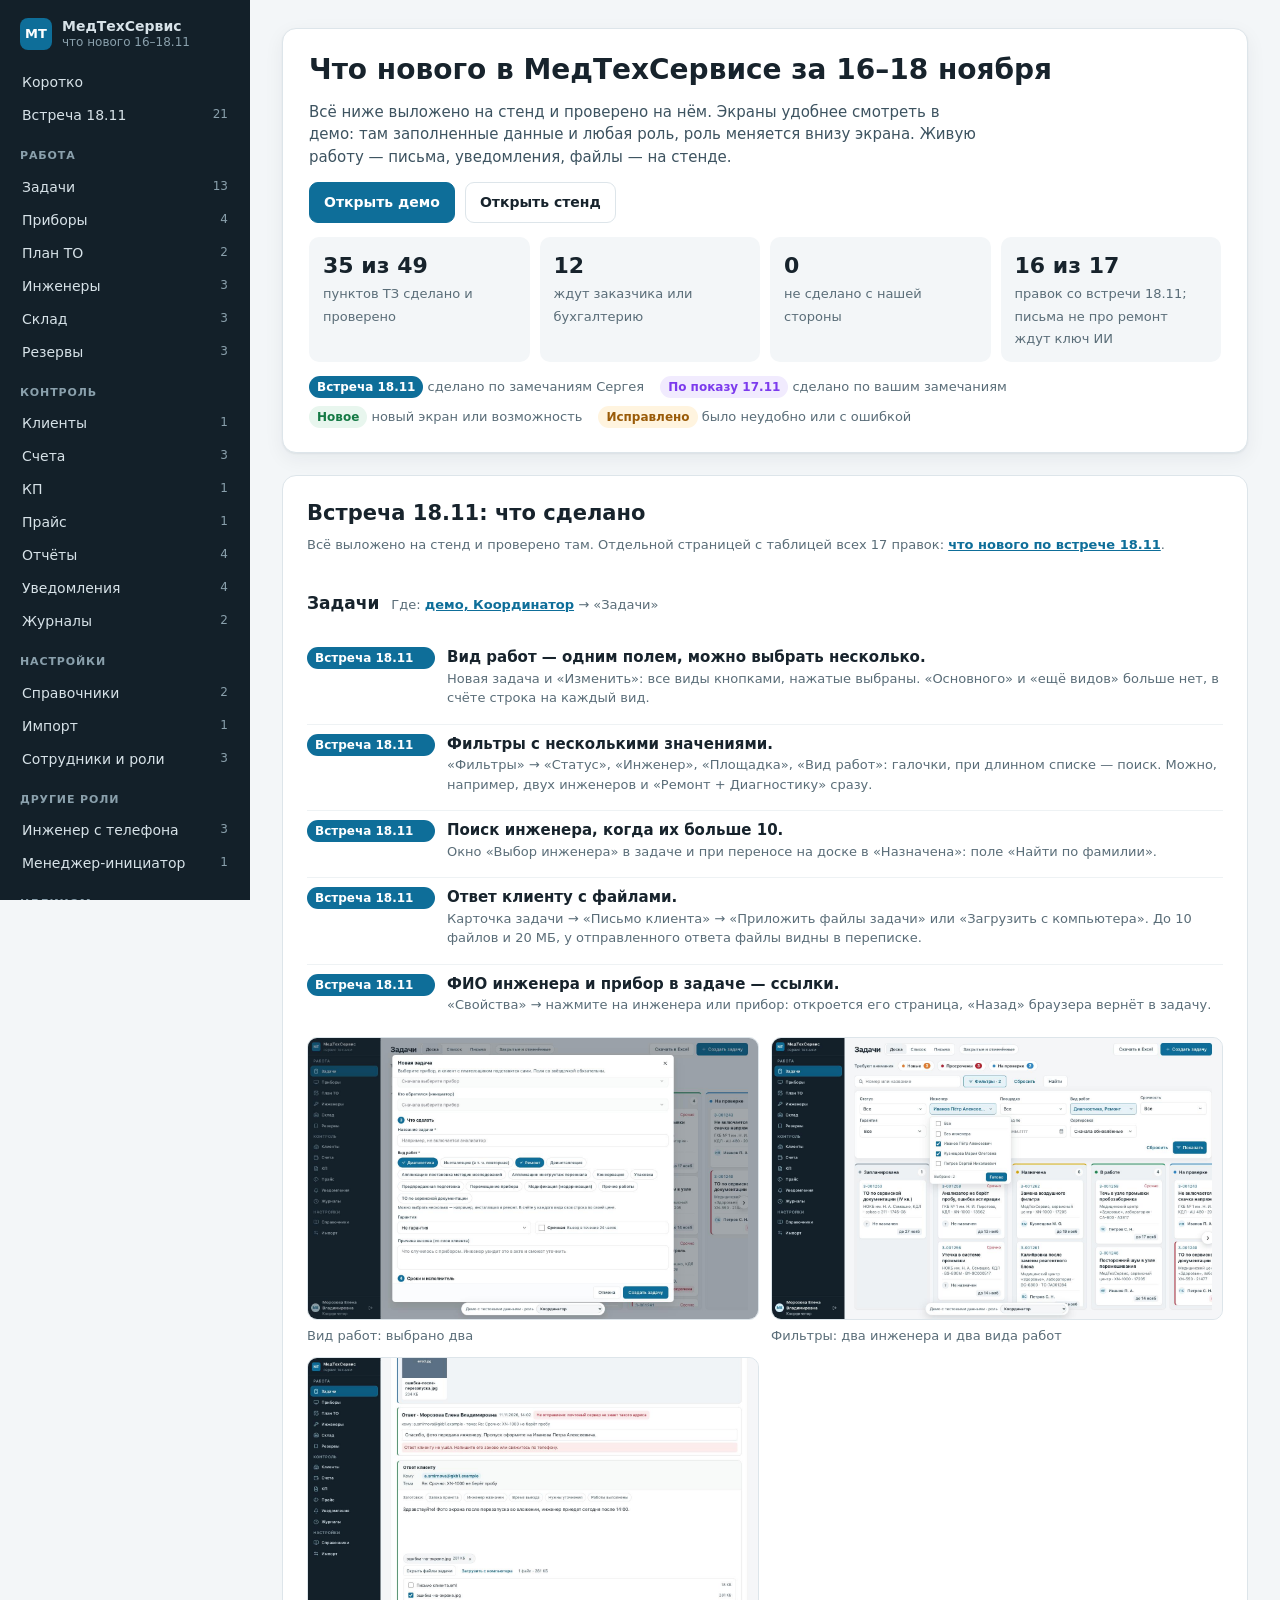
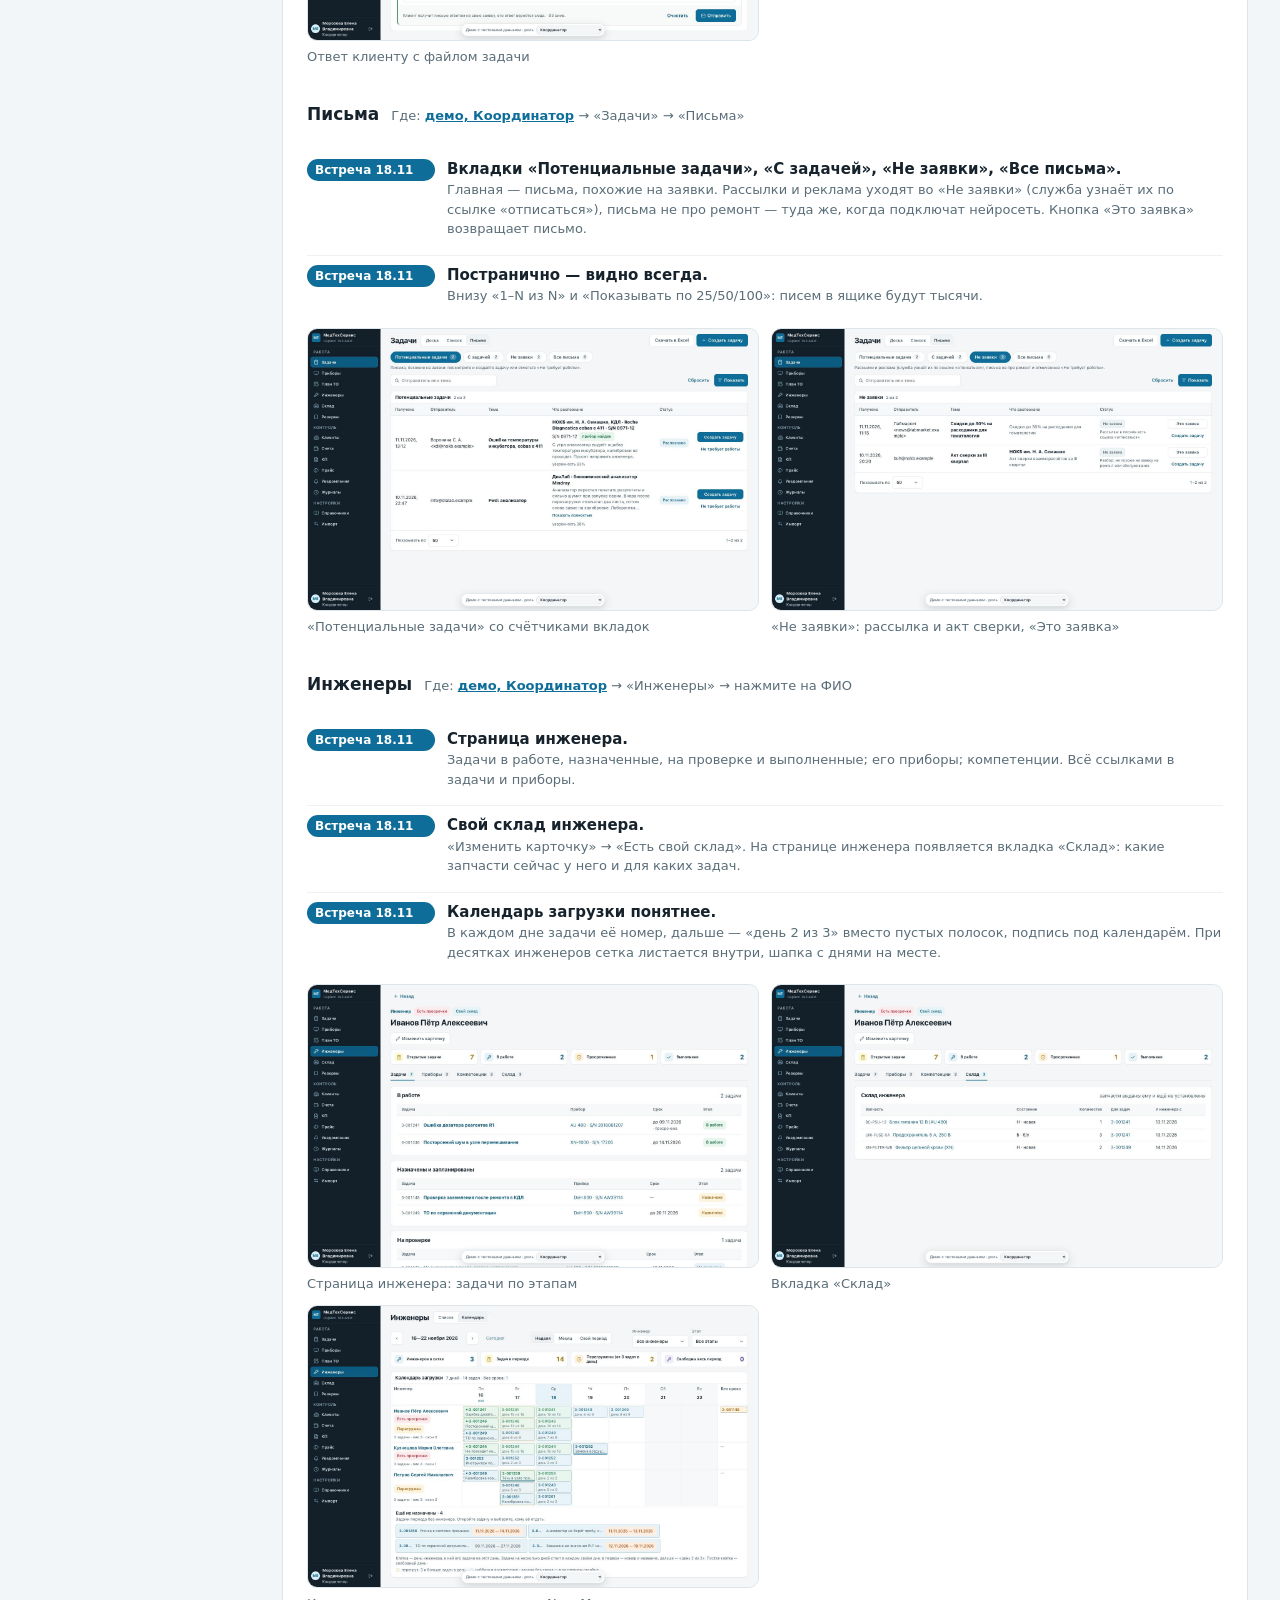
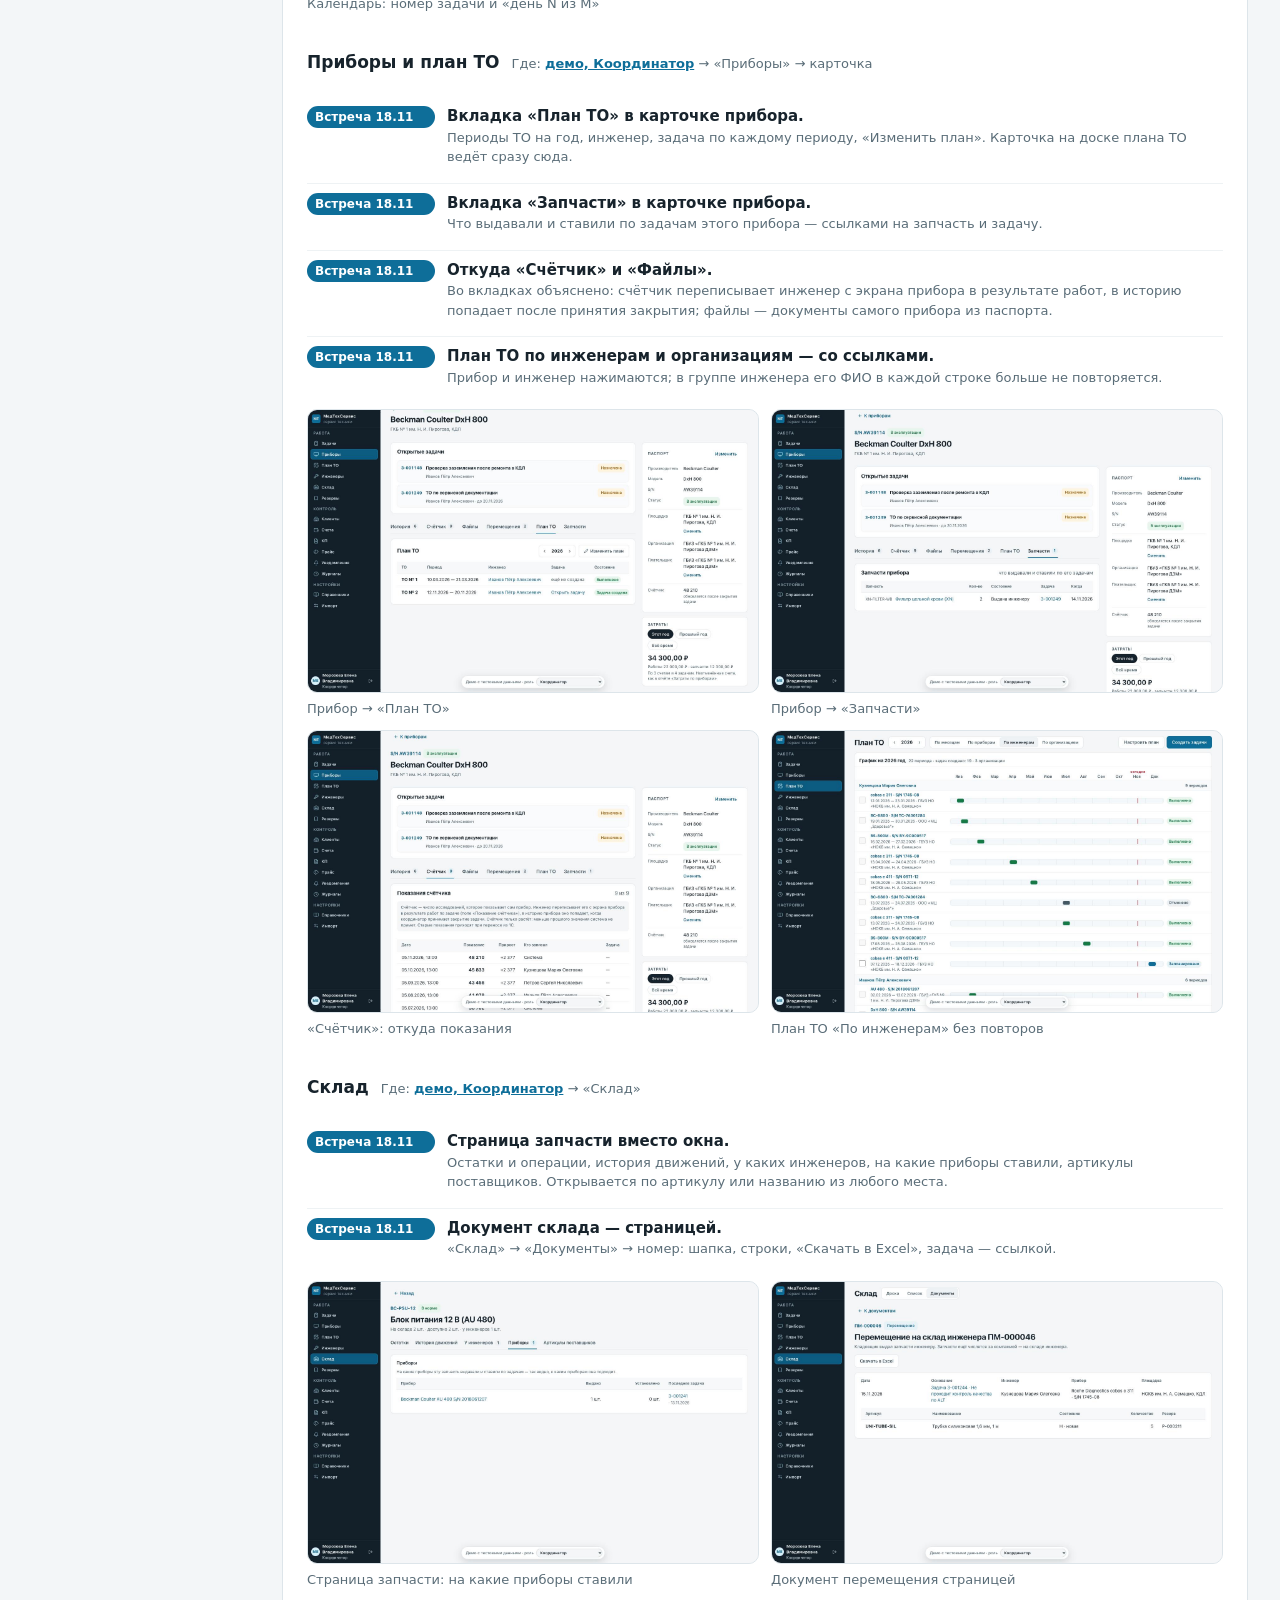
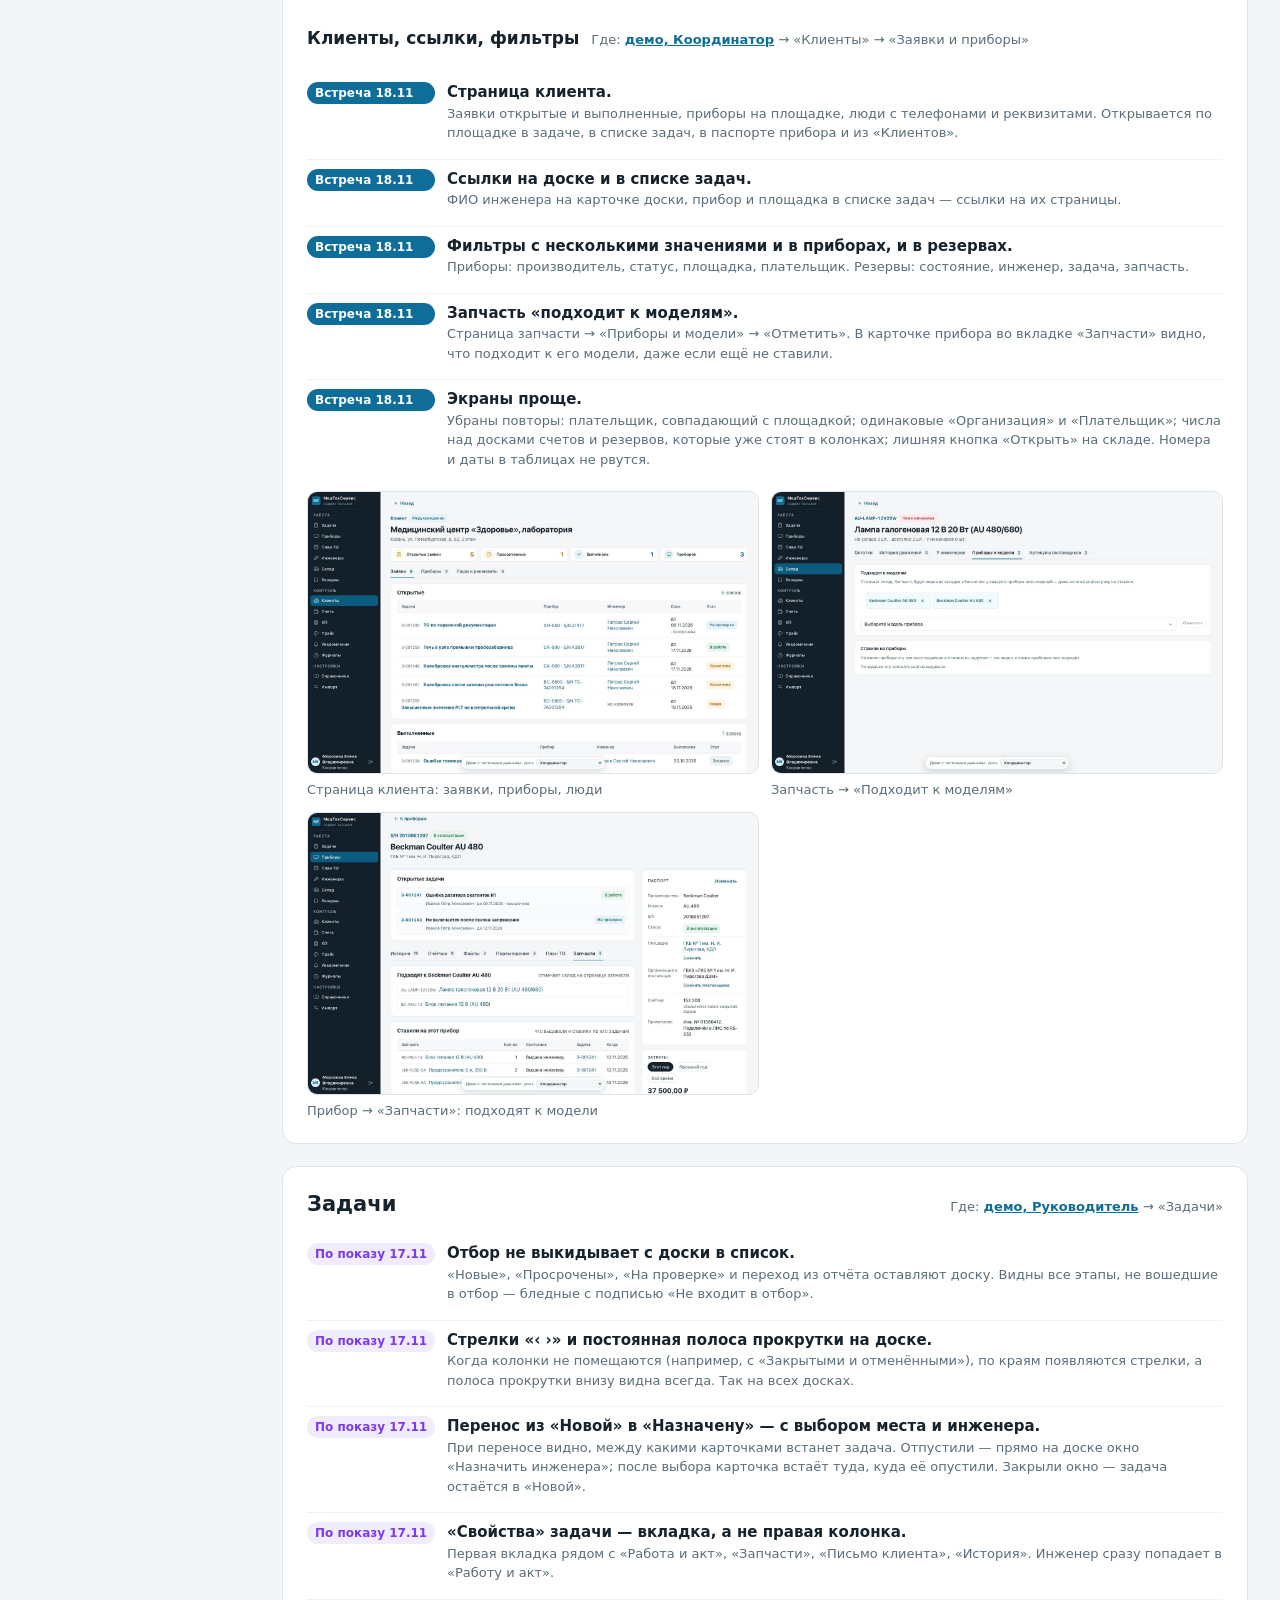
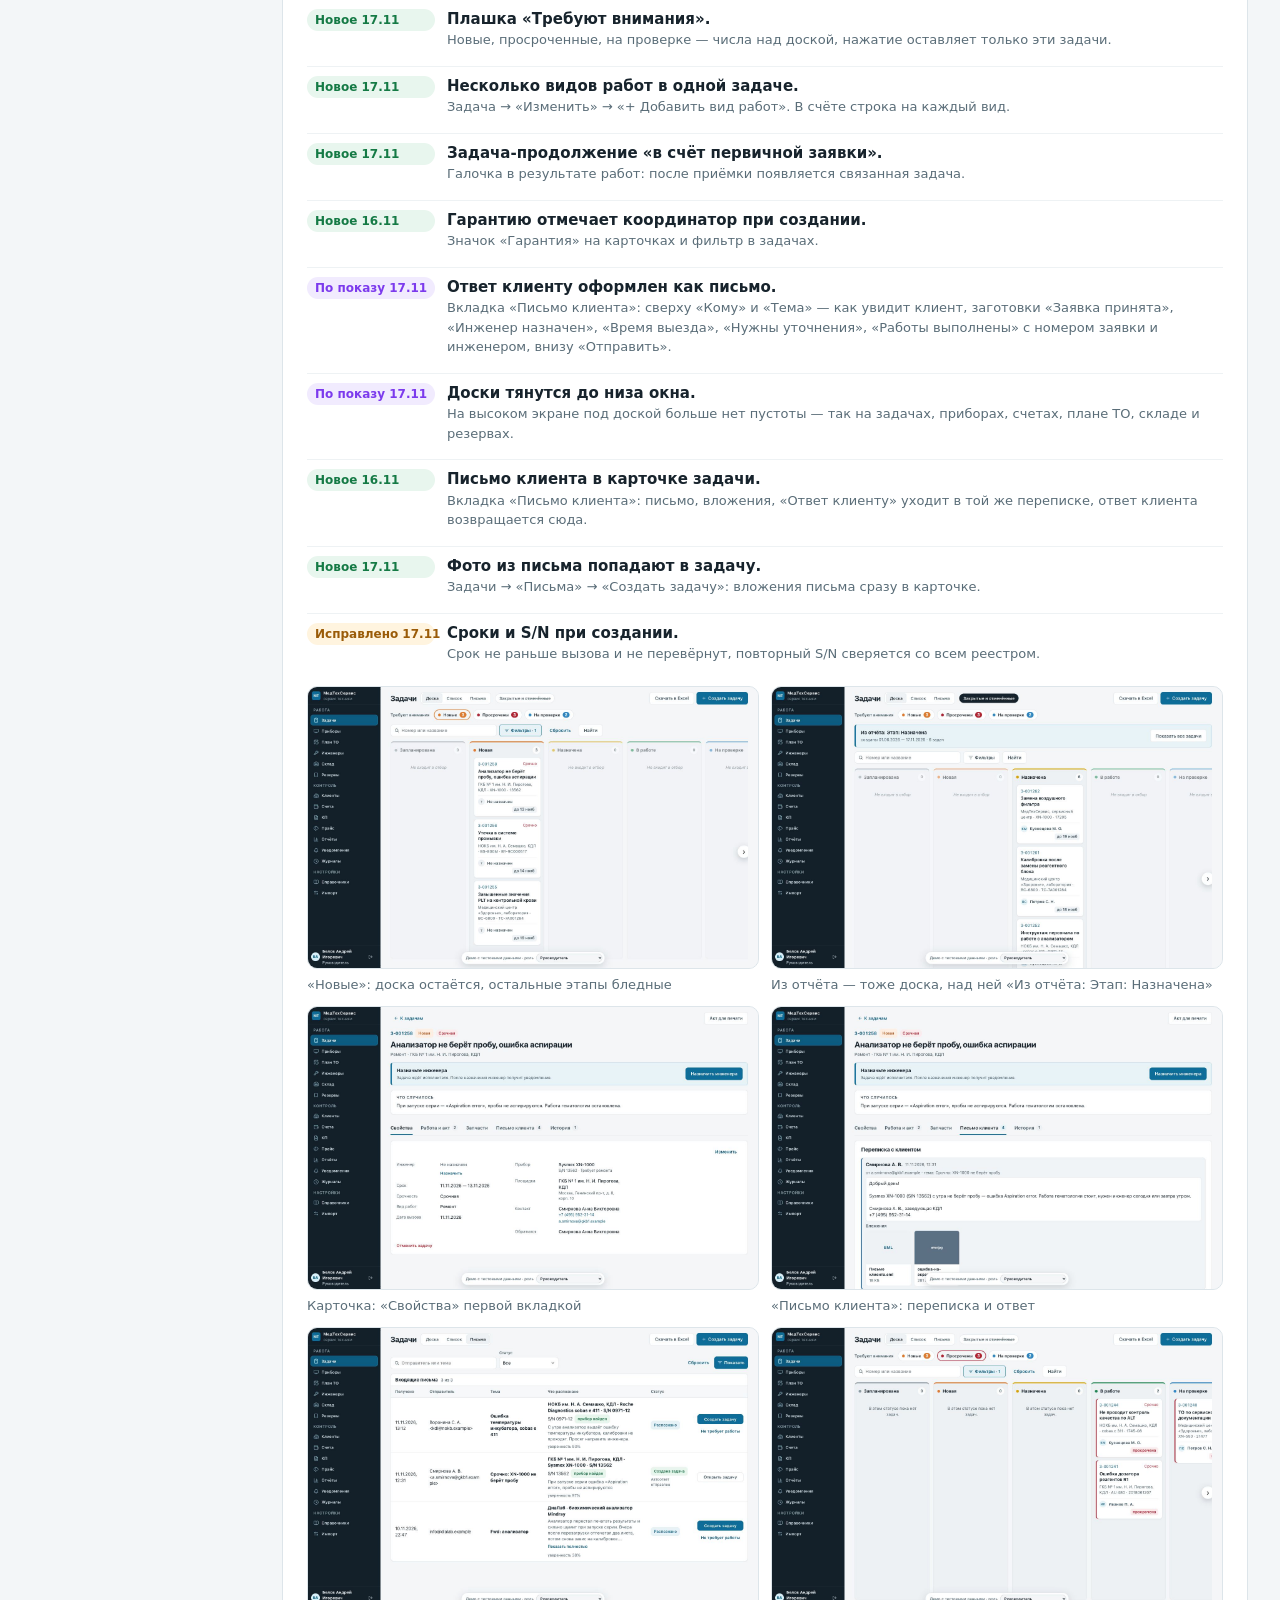
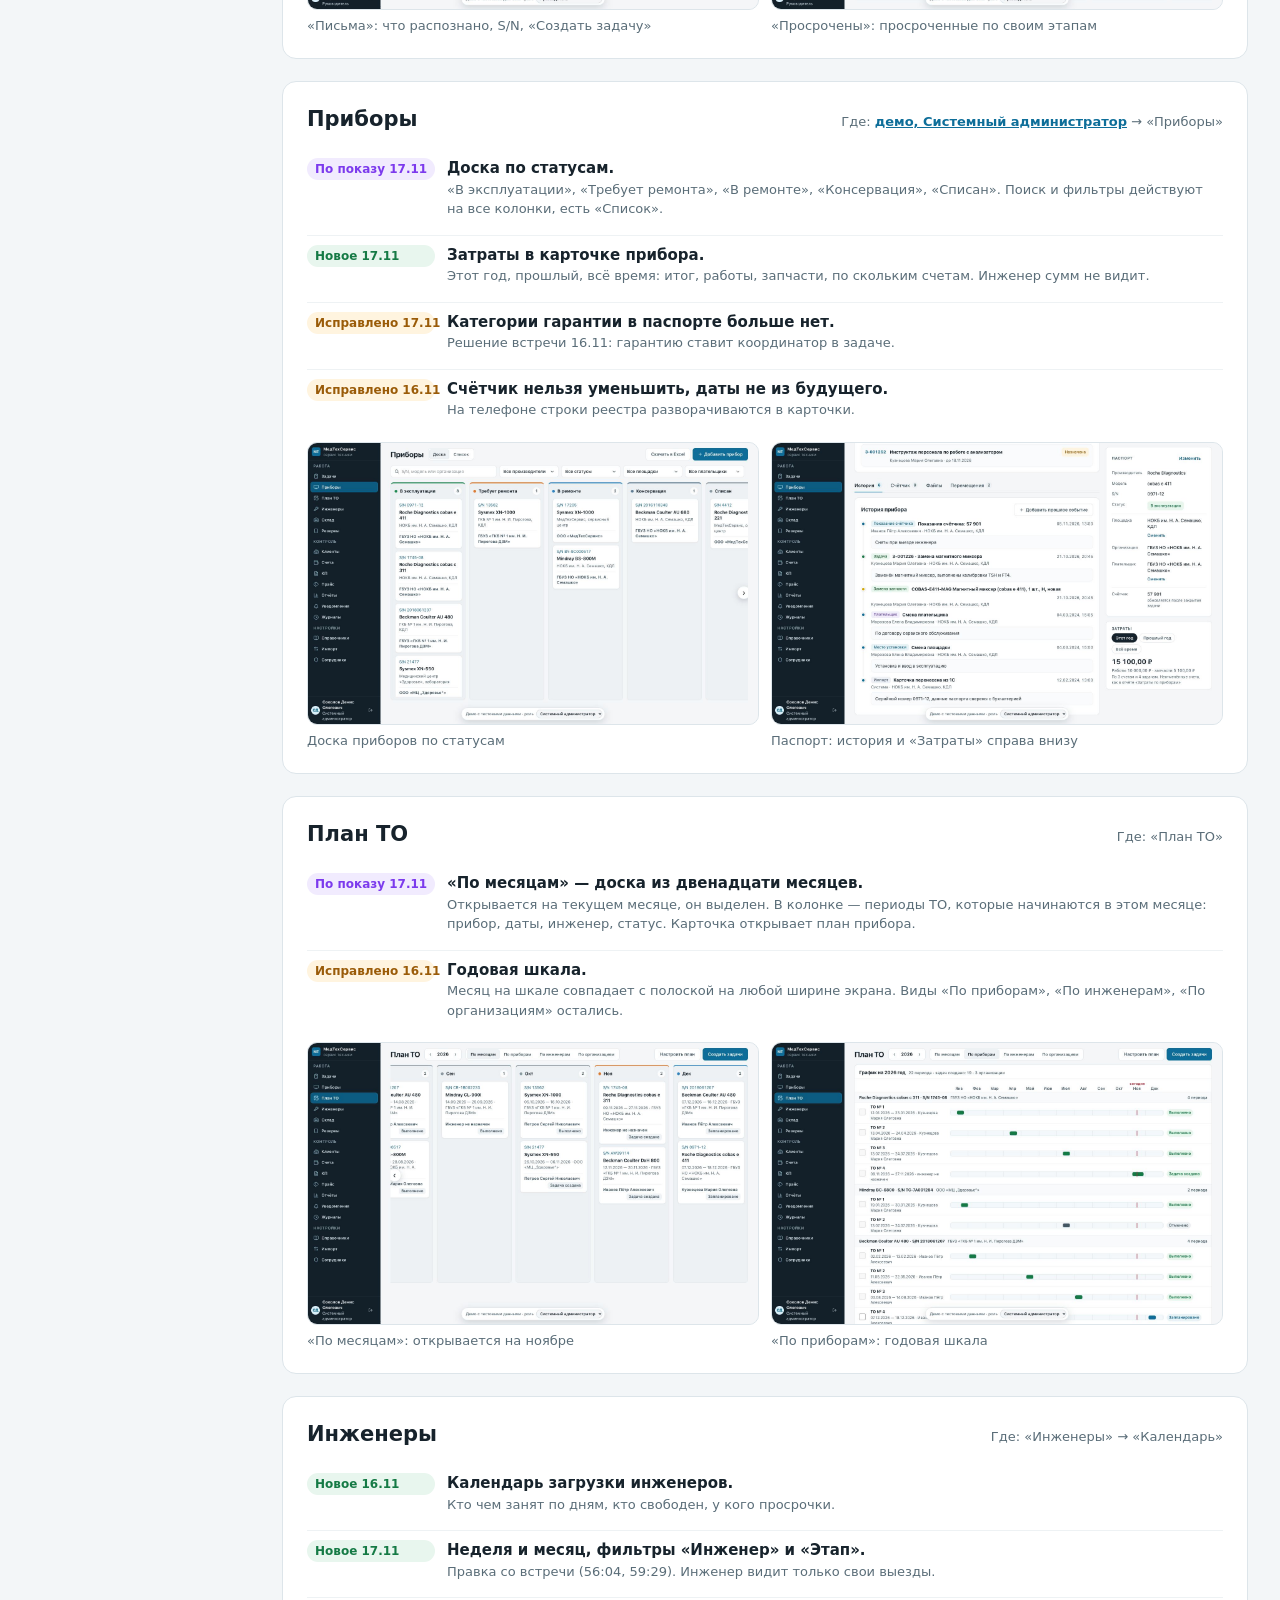
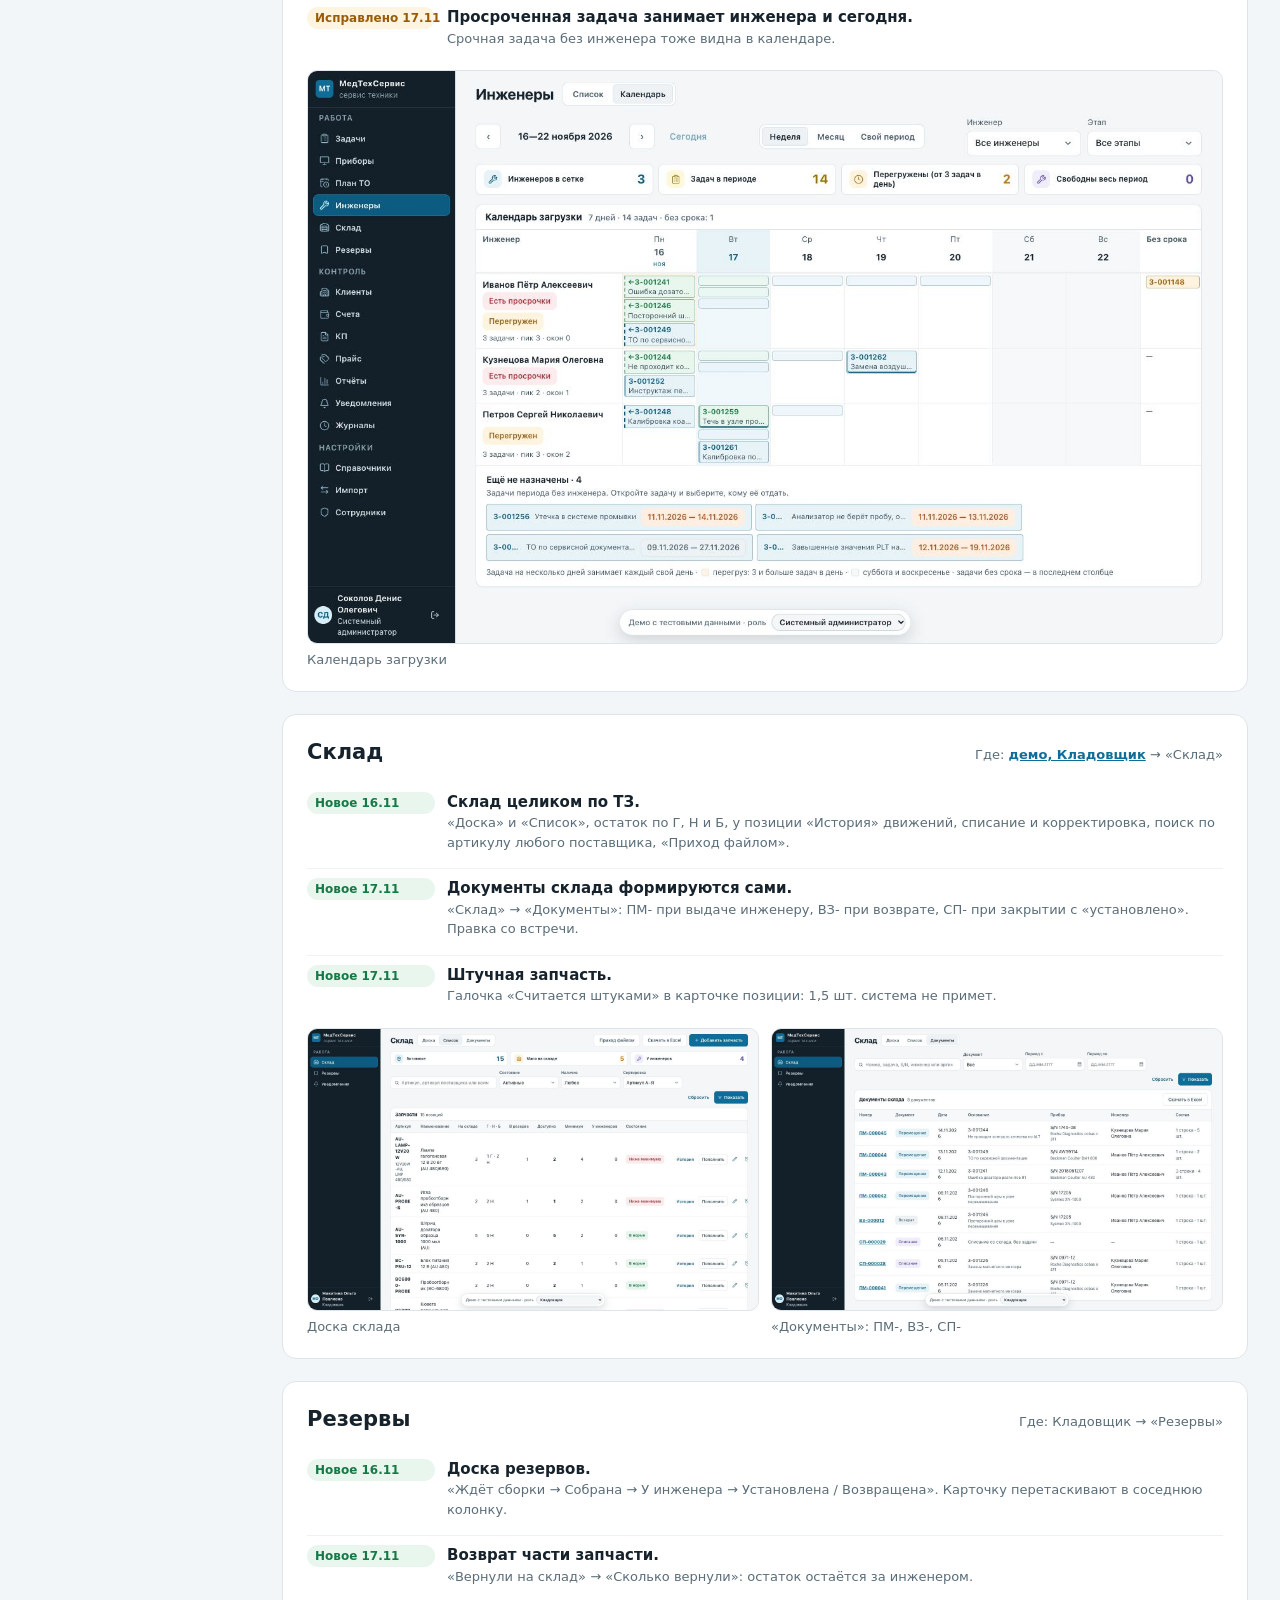
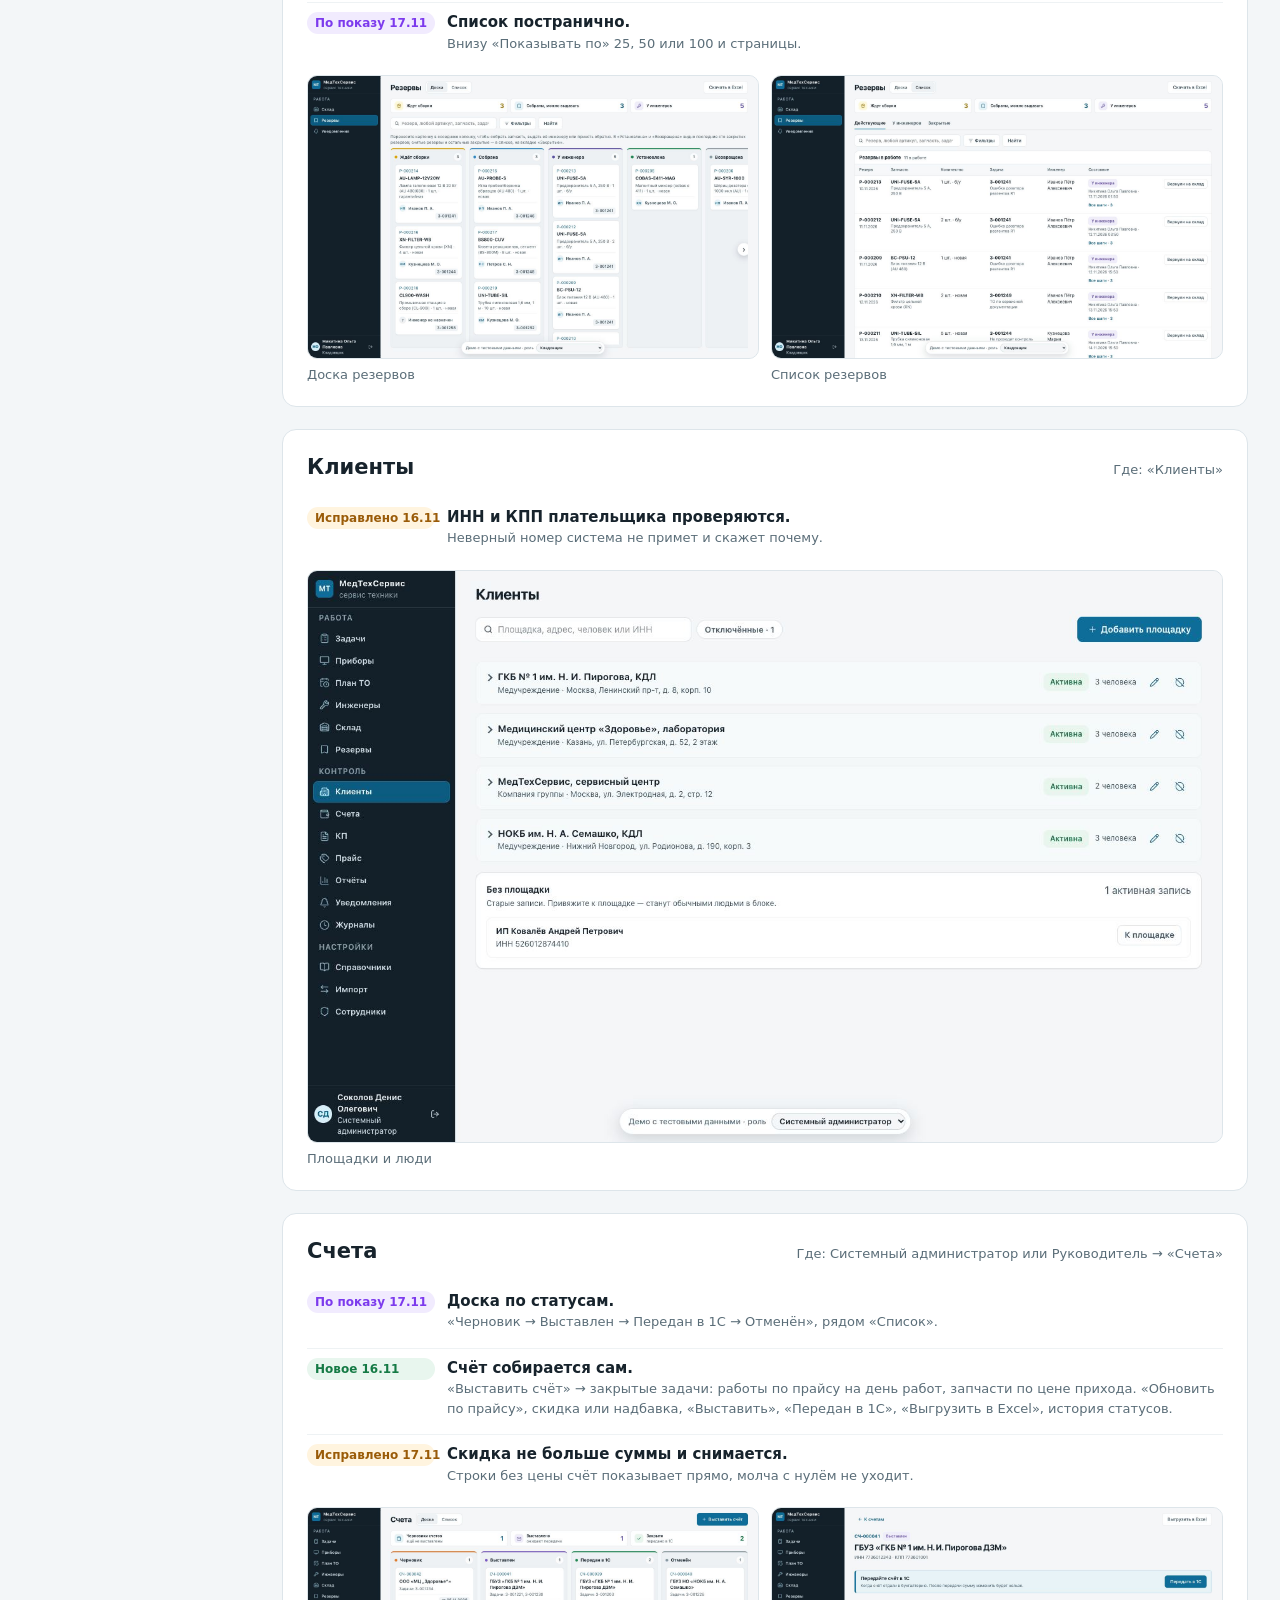
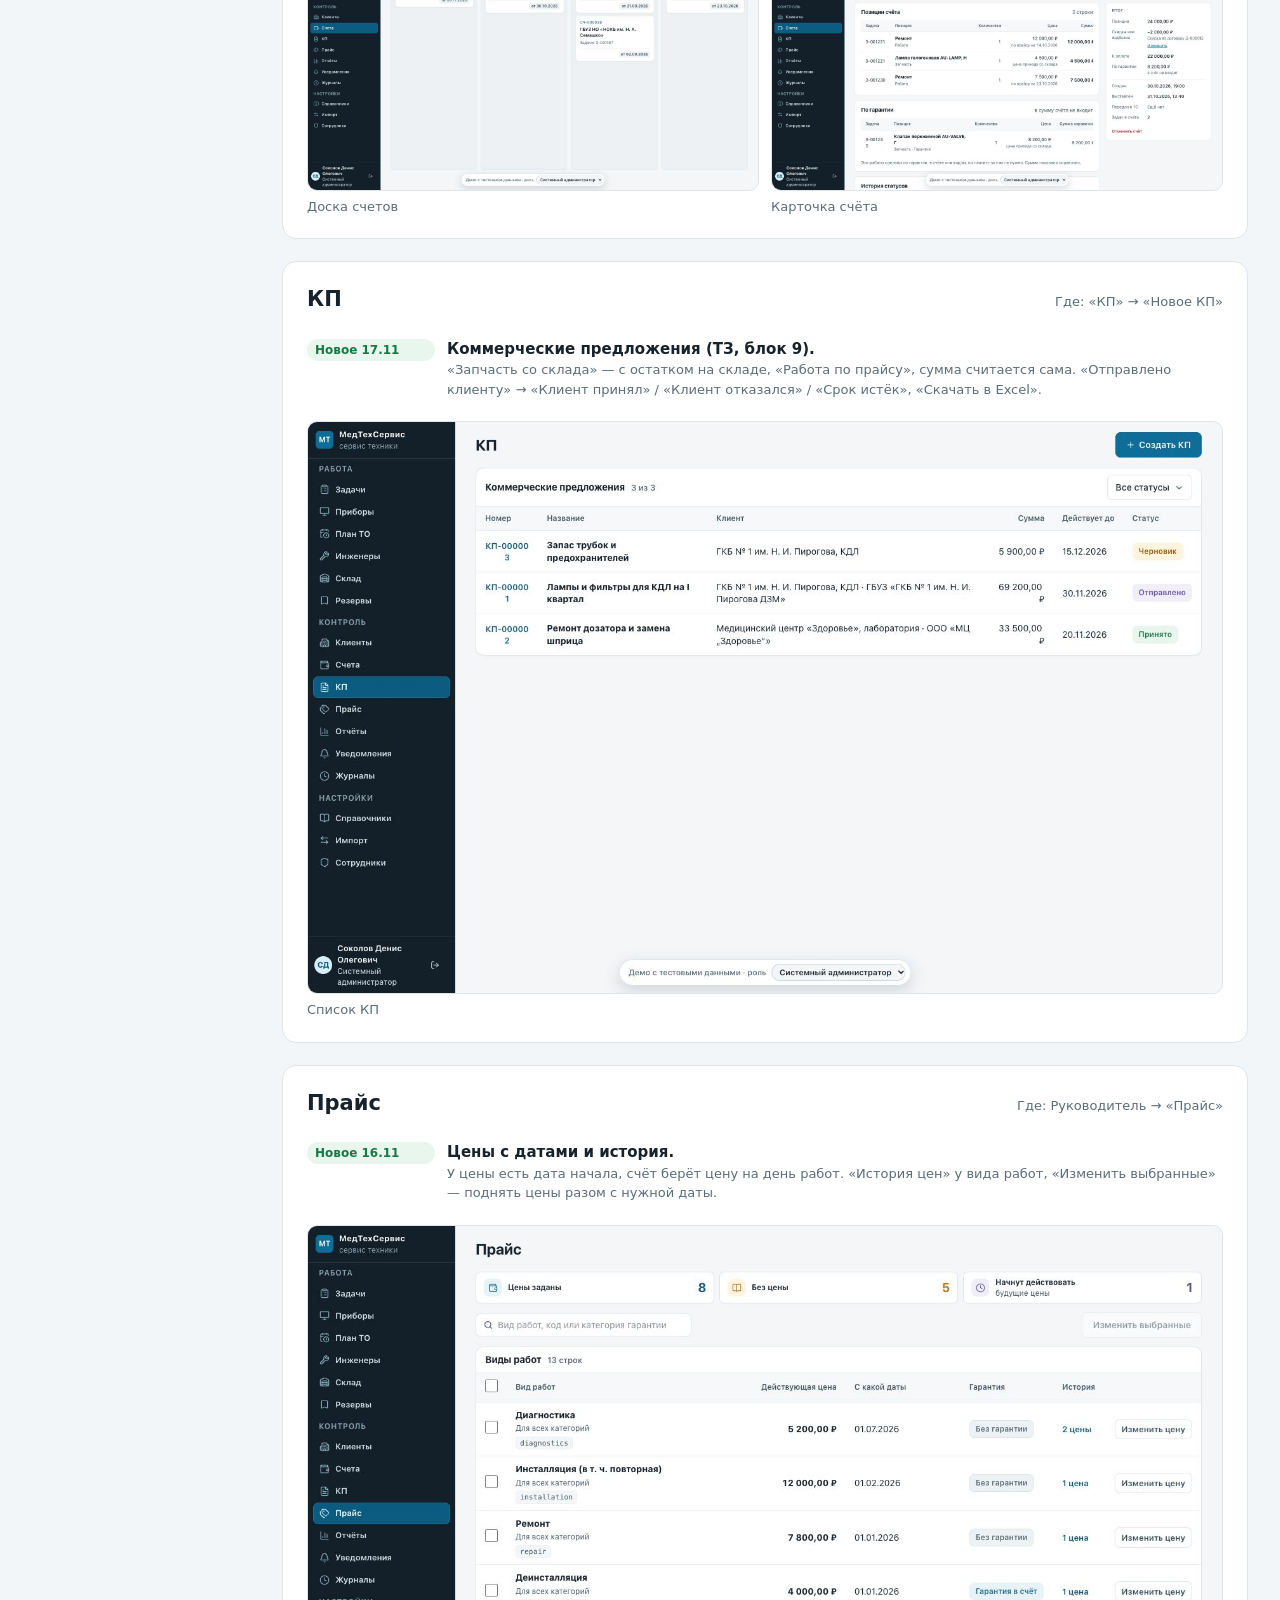
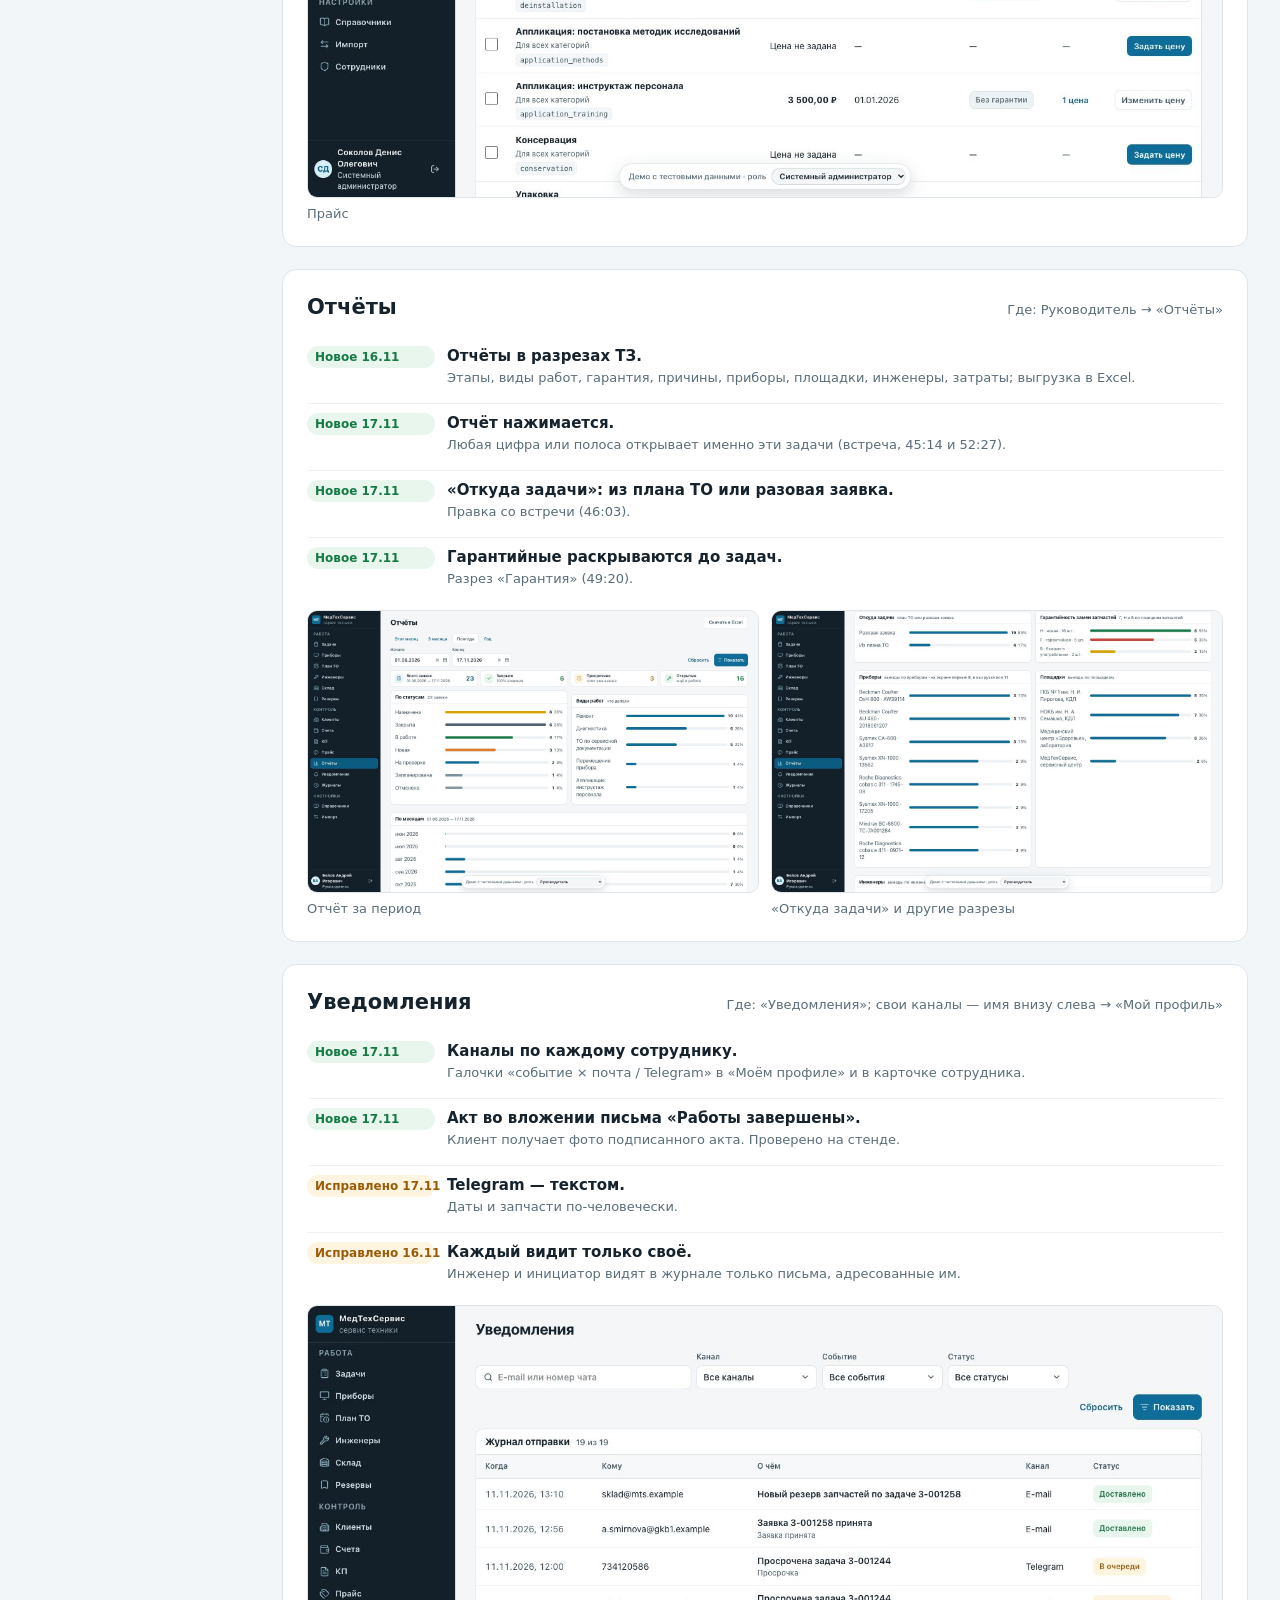
==== commit 65a1cc37: "Что нового по встрече 18.11 — отдельная страница со скриншотами и таблицей всех 17 правок; ссылка из" ====
--- a/whatsnew/index.html
+++ b/whatsnew/index.html
@@ -176,7 +176,7 @@
       </section>
 
       <section class="part" id="meeting18">
-        <header><h2>Встреча 18.11: что сделано</h2><span class="where">Всё выложено на стенд и проверено там. Следующая встреча — с «Резервов».</span></header>
+        <header><h2>Встреча 18.11: что сделано</h2><span class="where">Всё выложено на стенд и проверено там. Отдельной страницей с таблицей всех 17 правок: <a href="https://pochuvstvuyvkus.github.io/medtech-demo/whatsnew/vstrecha-18-11/" target="_blank" rel="noopener">что нового по встрече 18.11</a>.</span></header>
         <h3 class="sub">Задачи <span class="where">Где: <a href="https://pochuvstvuyvkus.github.io/medtech-demo/?role=coordinator" target="_blank" rel="noopener">демо, Координатор</a> → «Задачи»</span></h3>
         <ul class="items">
           <li><span class="tag tag--meet">Встреча 18.11</span><div><b>Вид работ — одним полем, можно выбрать несколько.</b><small>Новая задача и «Изменить»: все виды кнопками, нажатые выбраны. «Основного» и «ещё видов» больше нет, в счёте строка на каждый вид.</small></div></li>
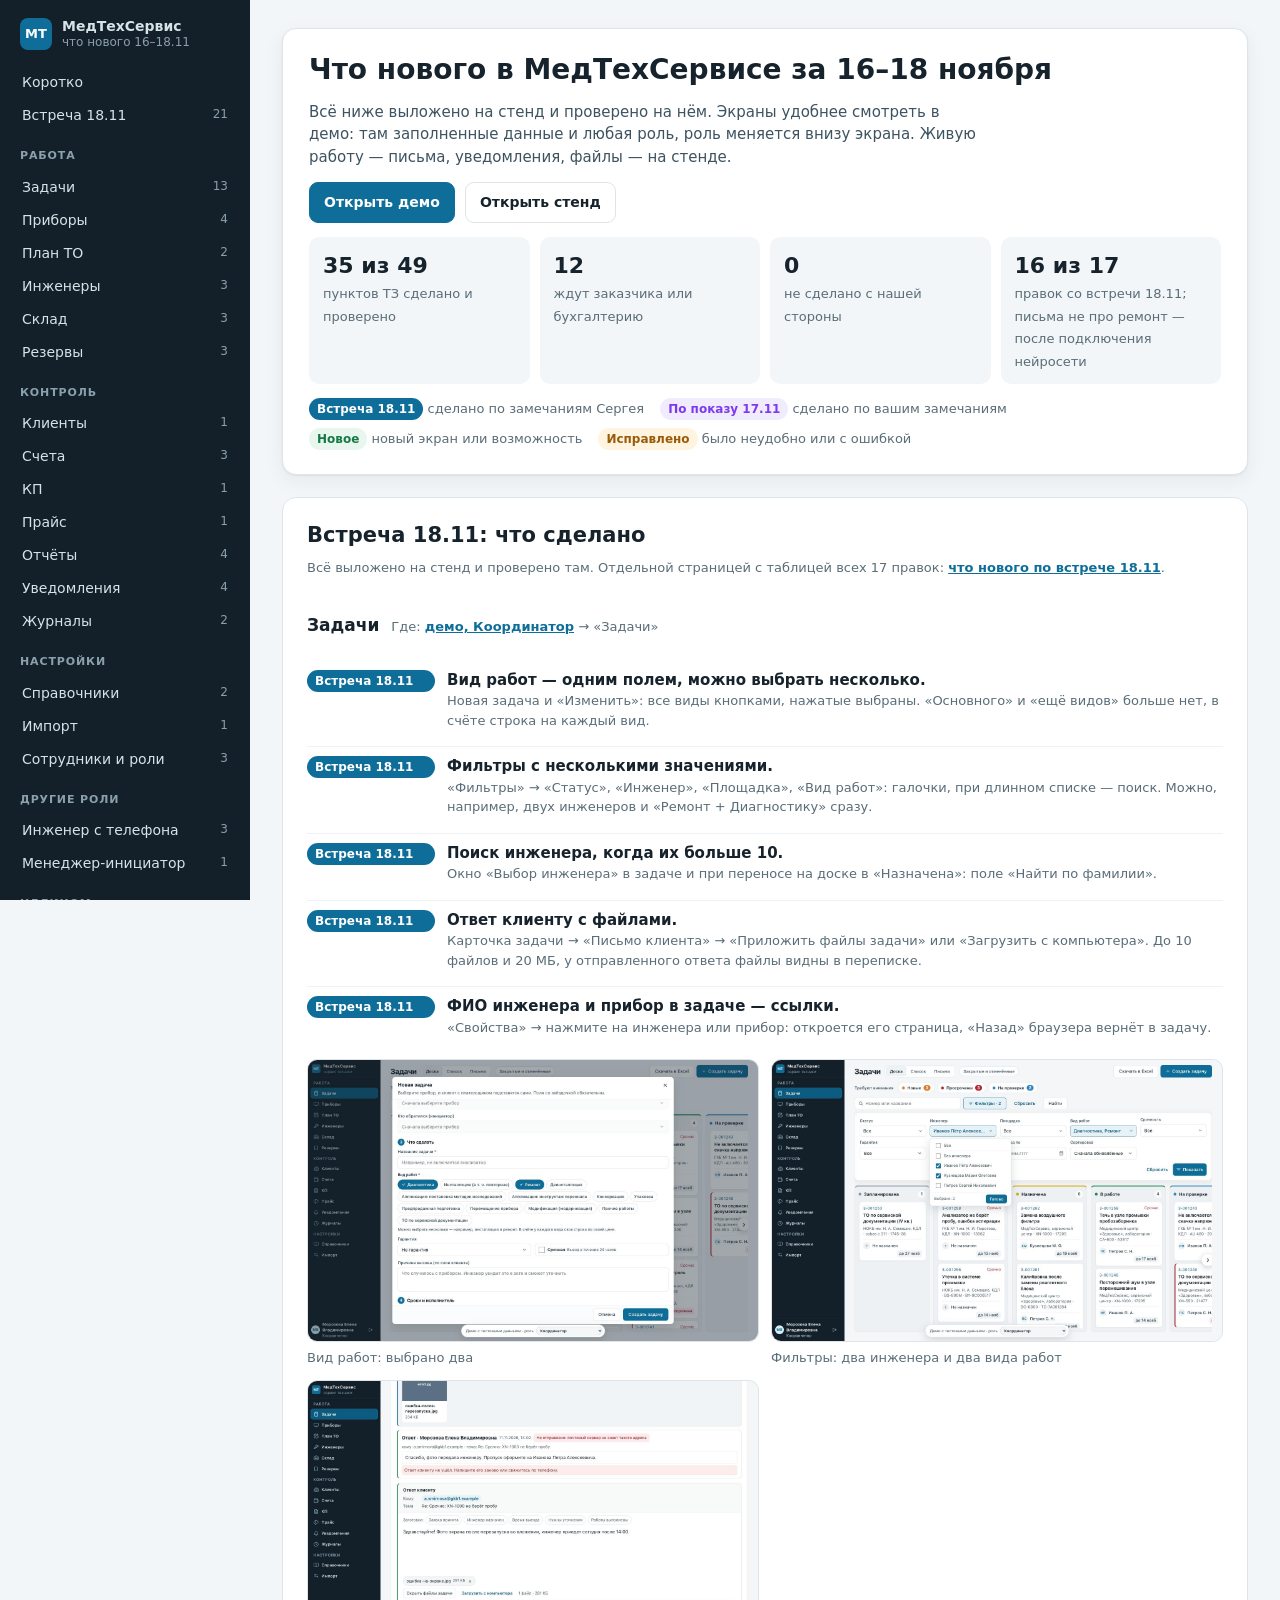
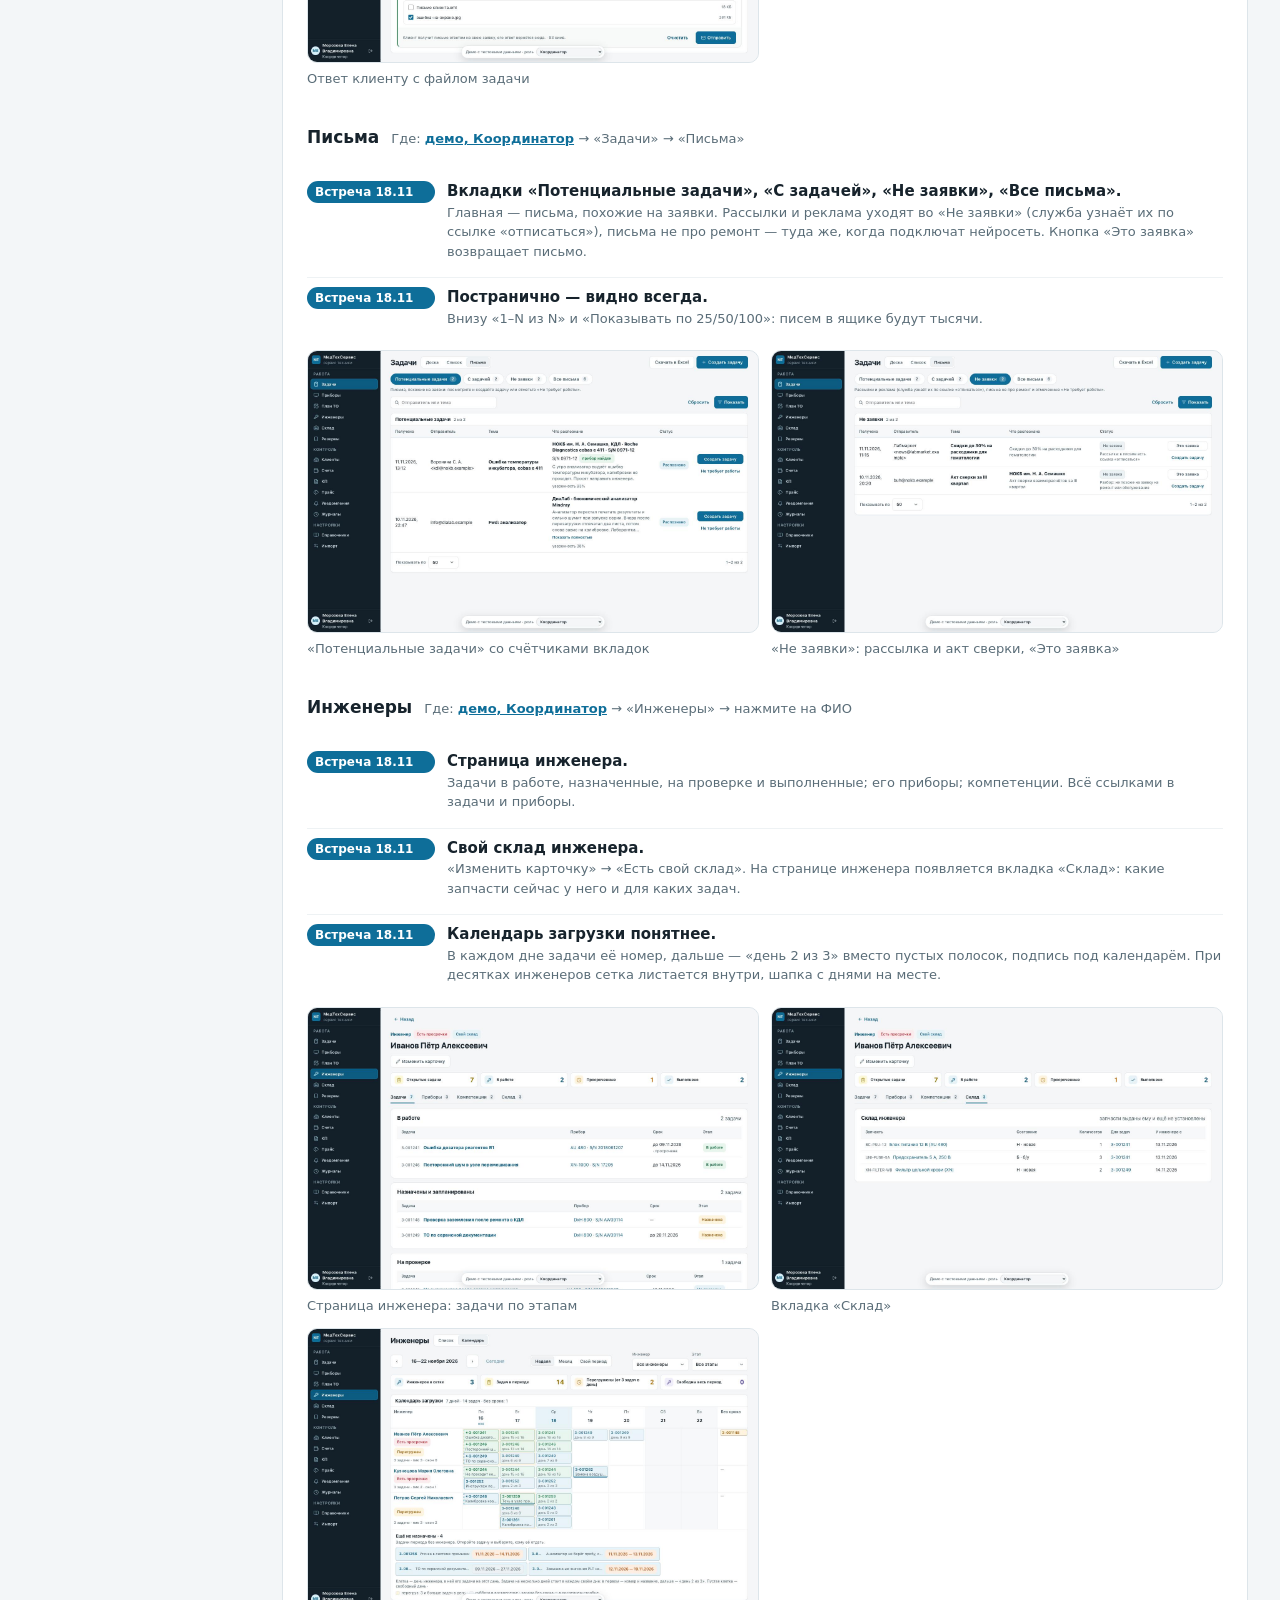
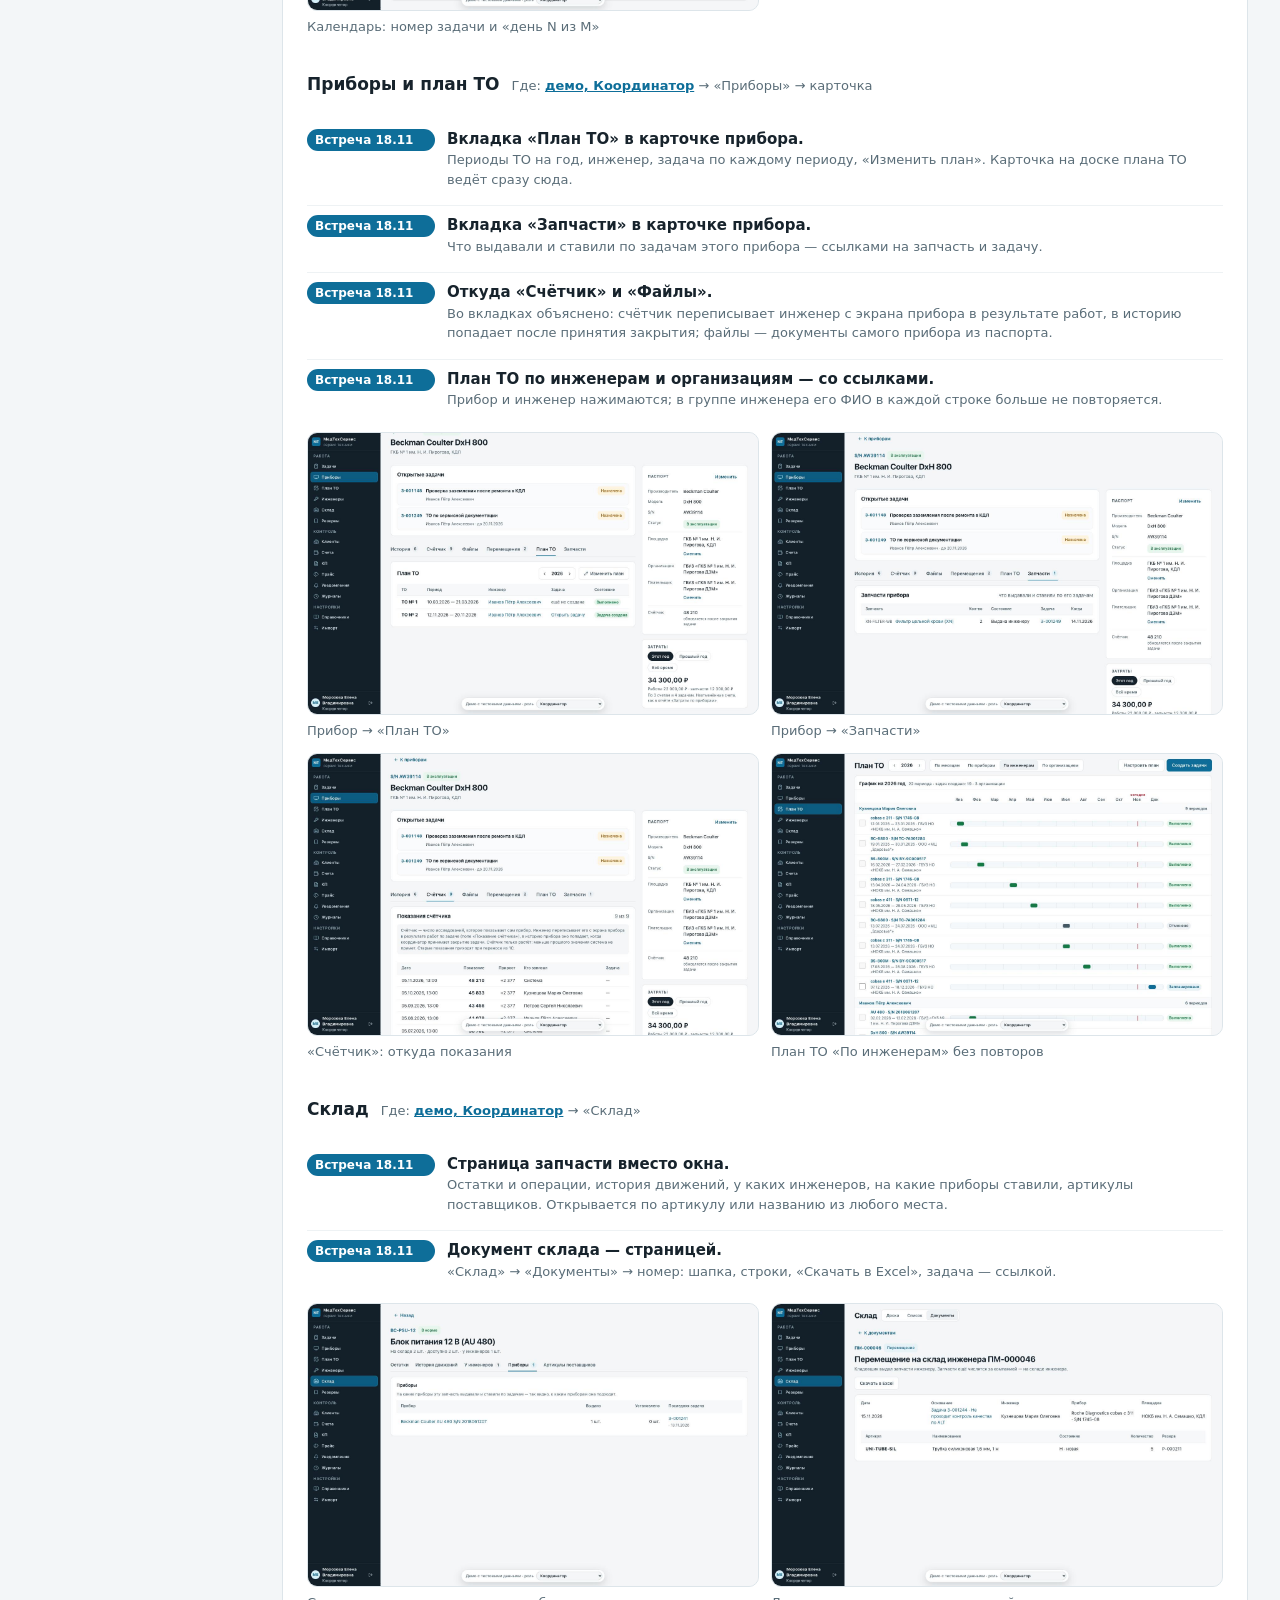
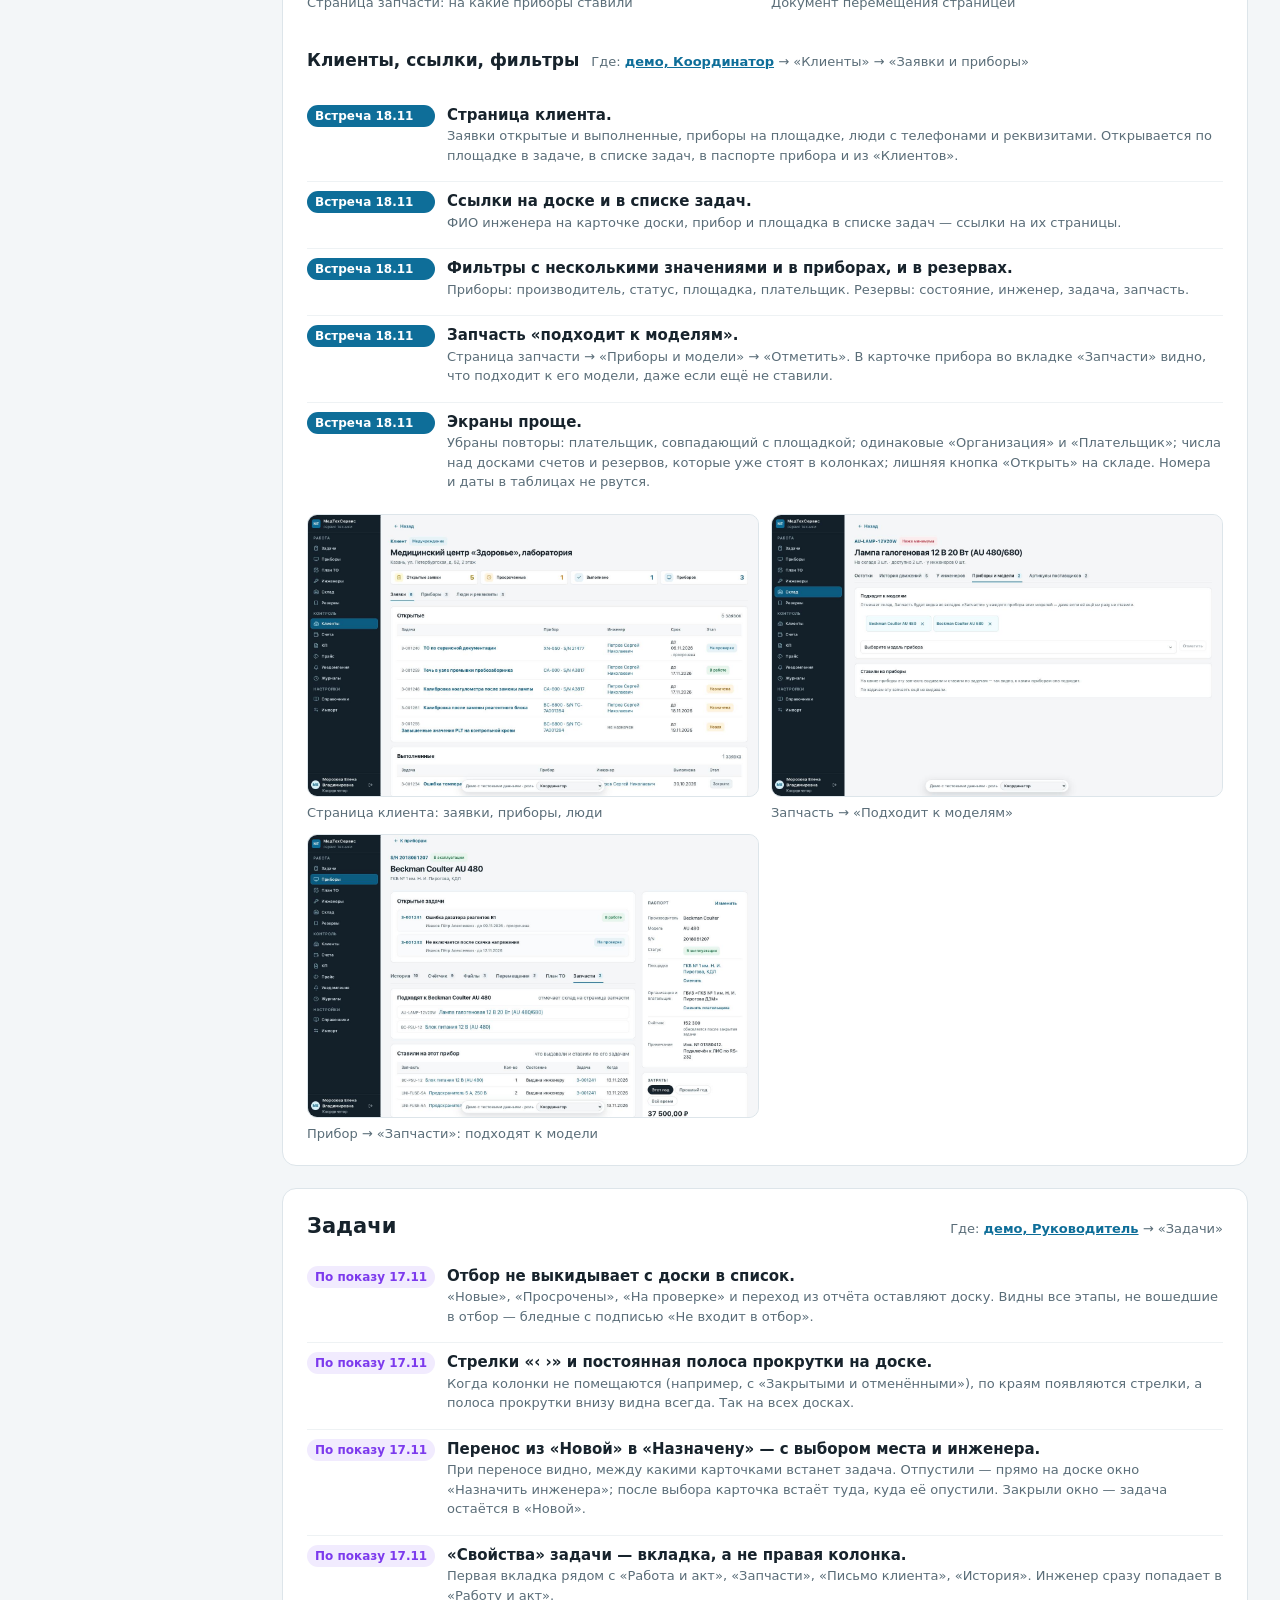
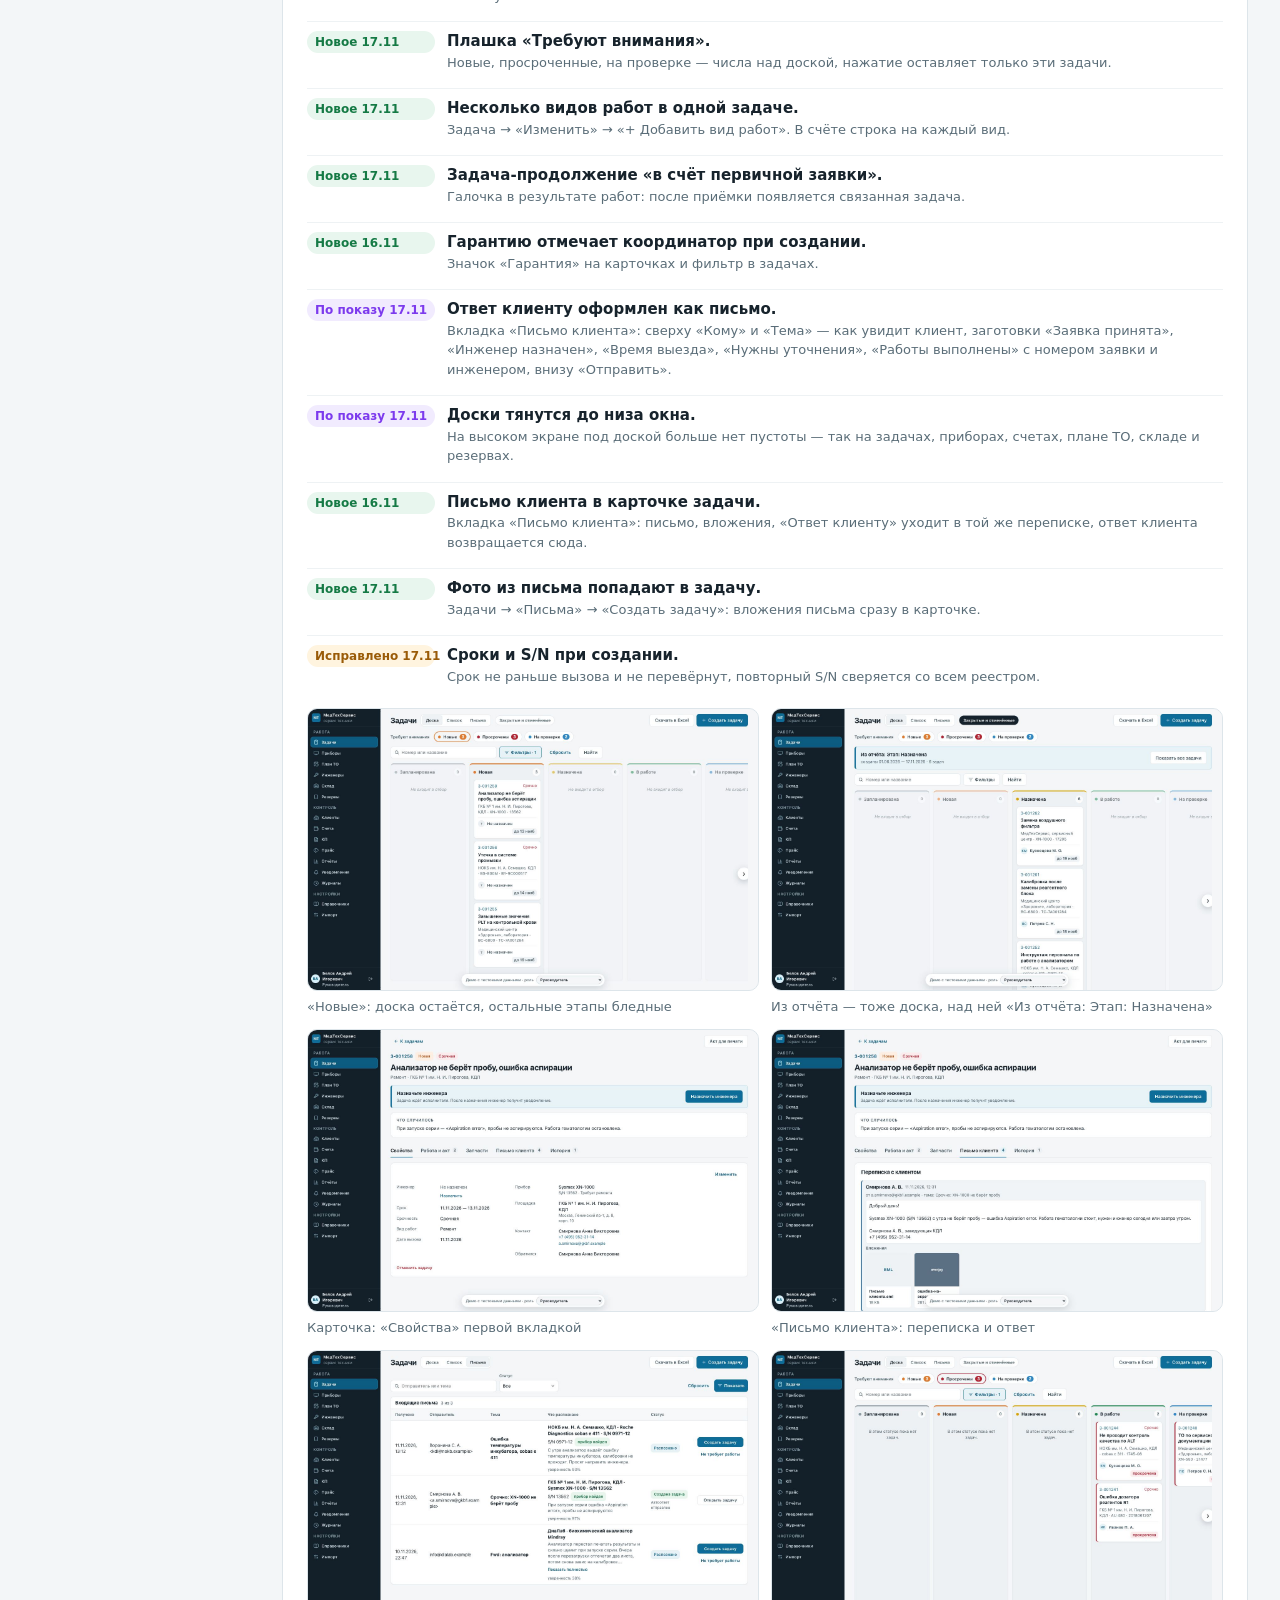
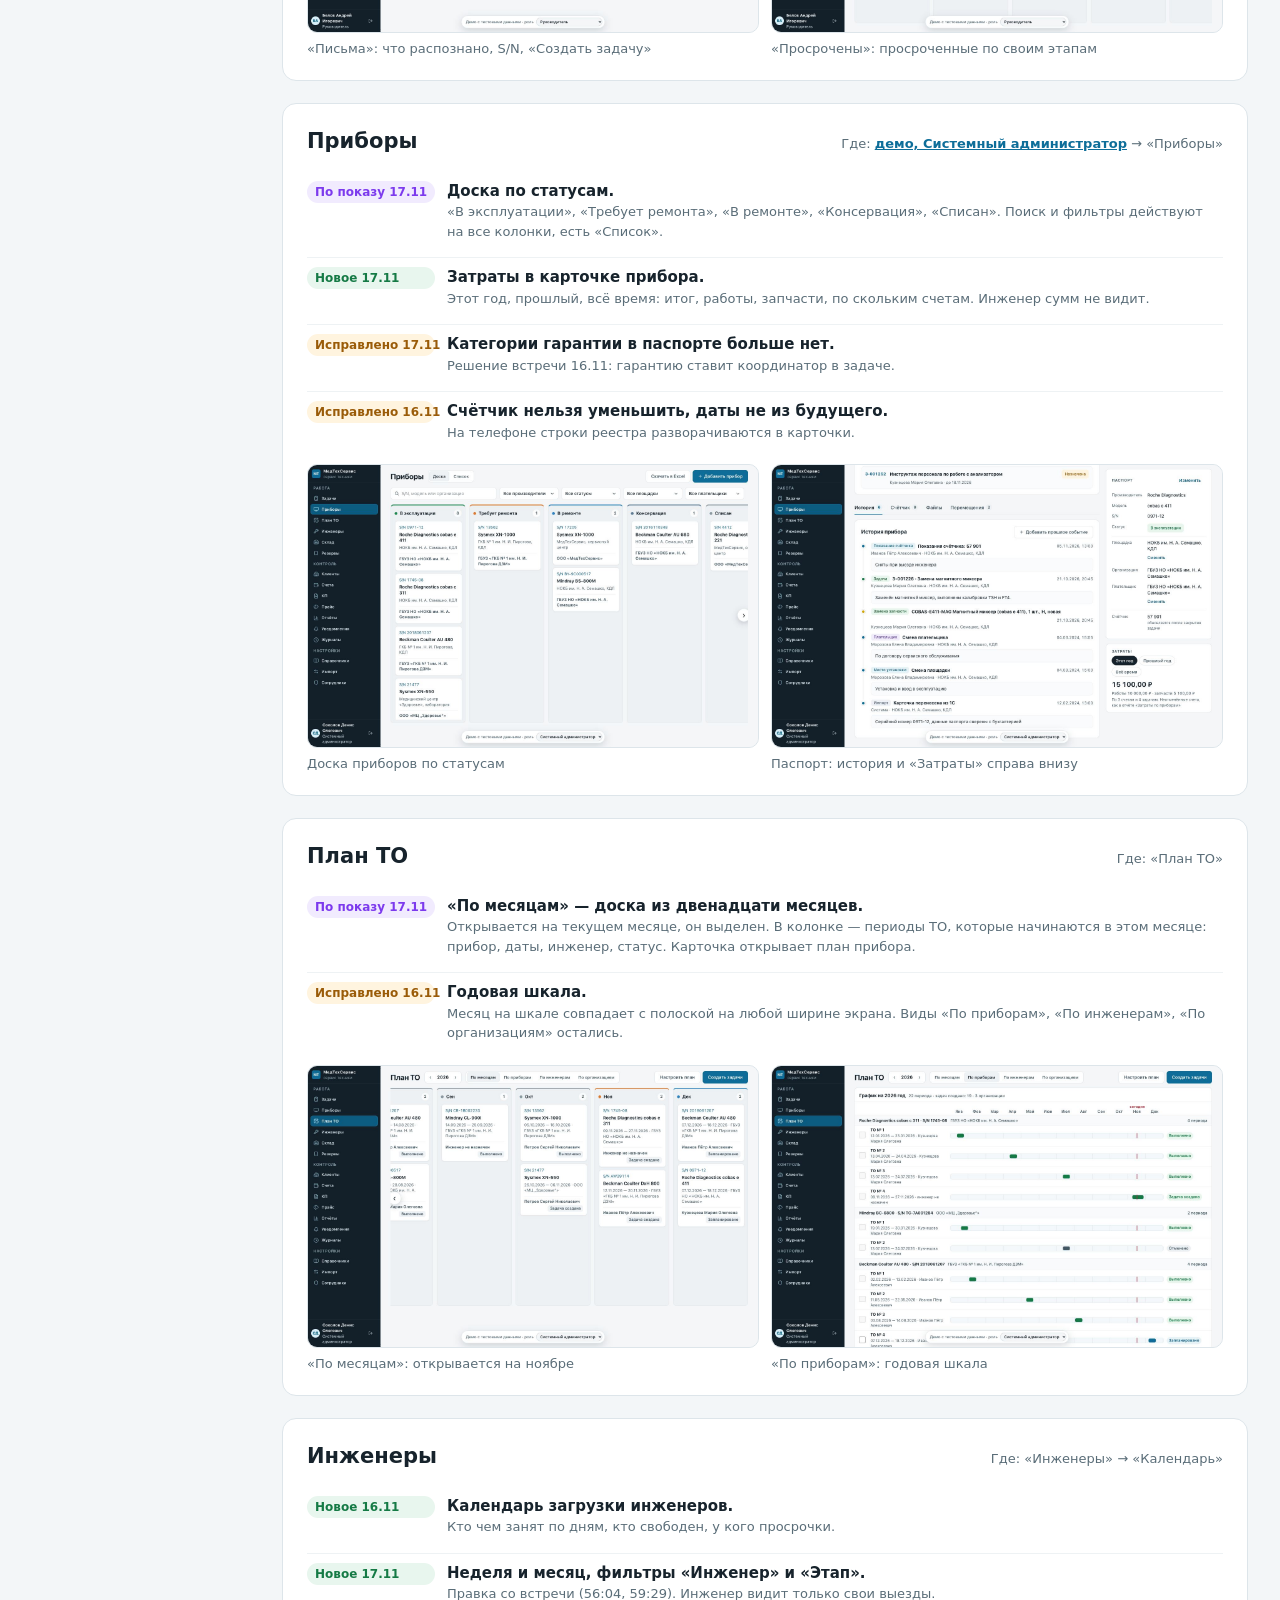
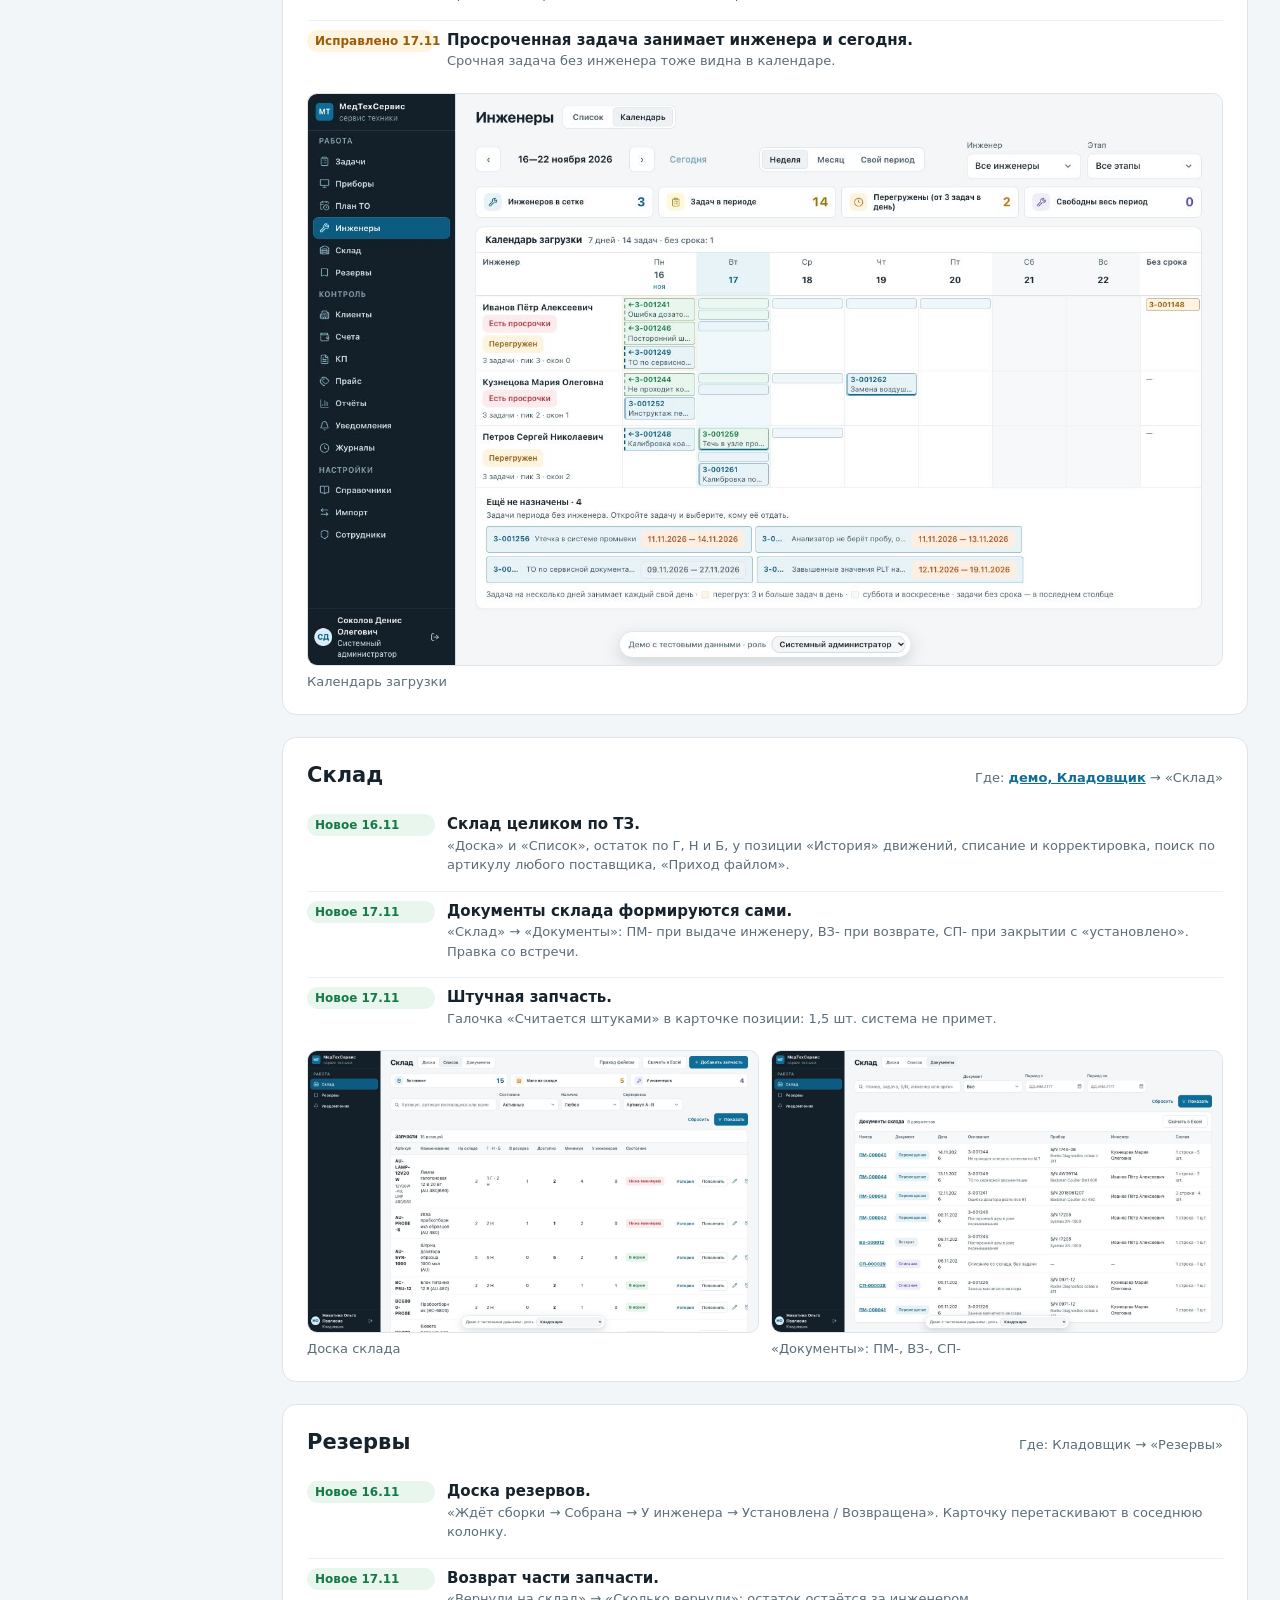
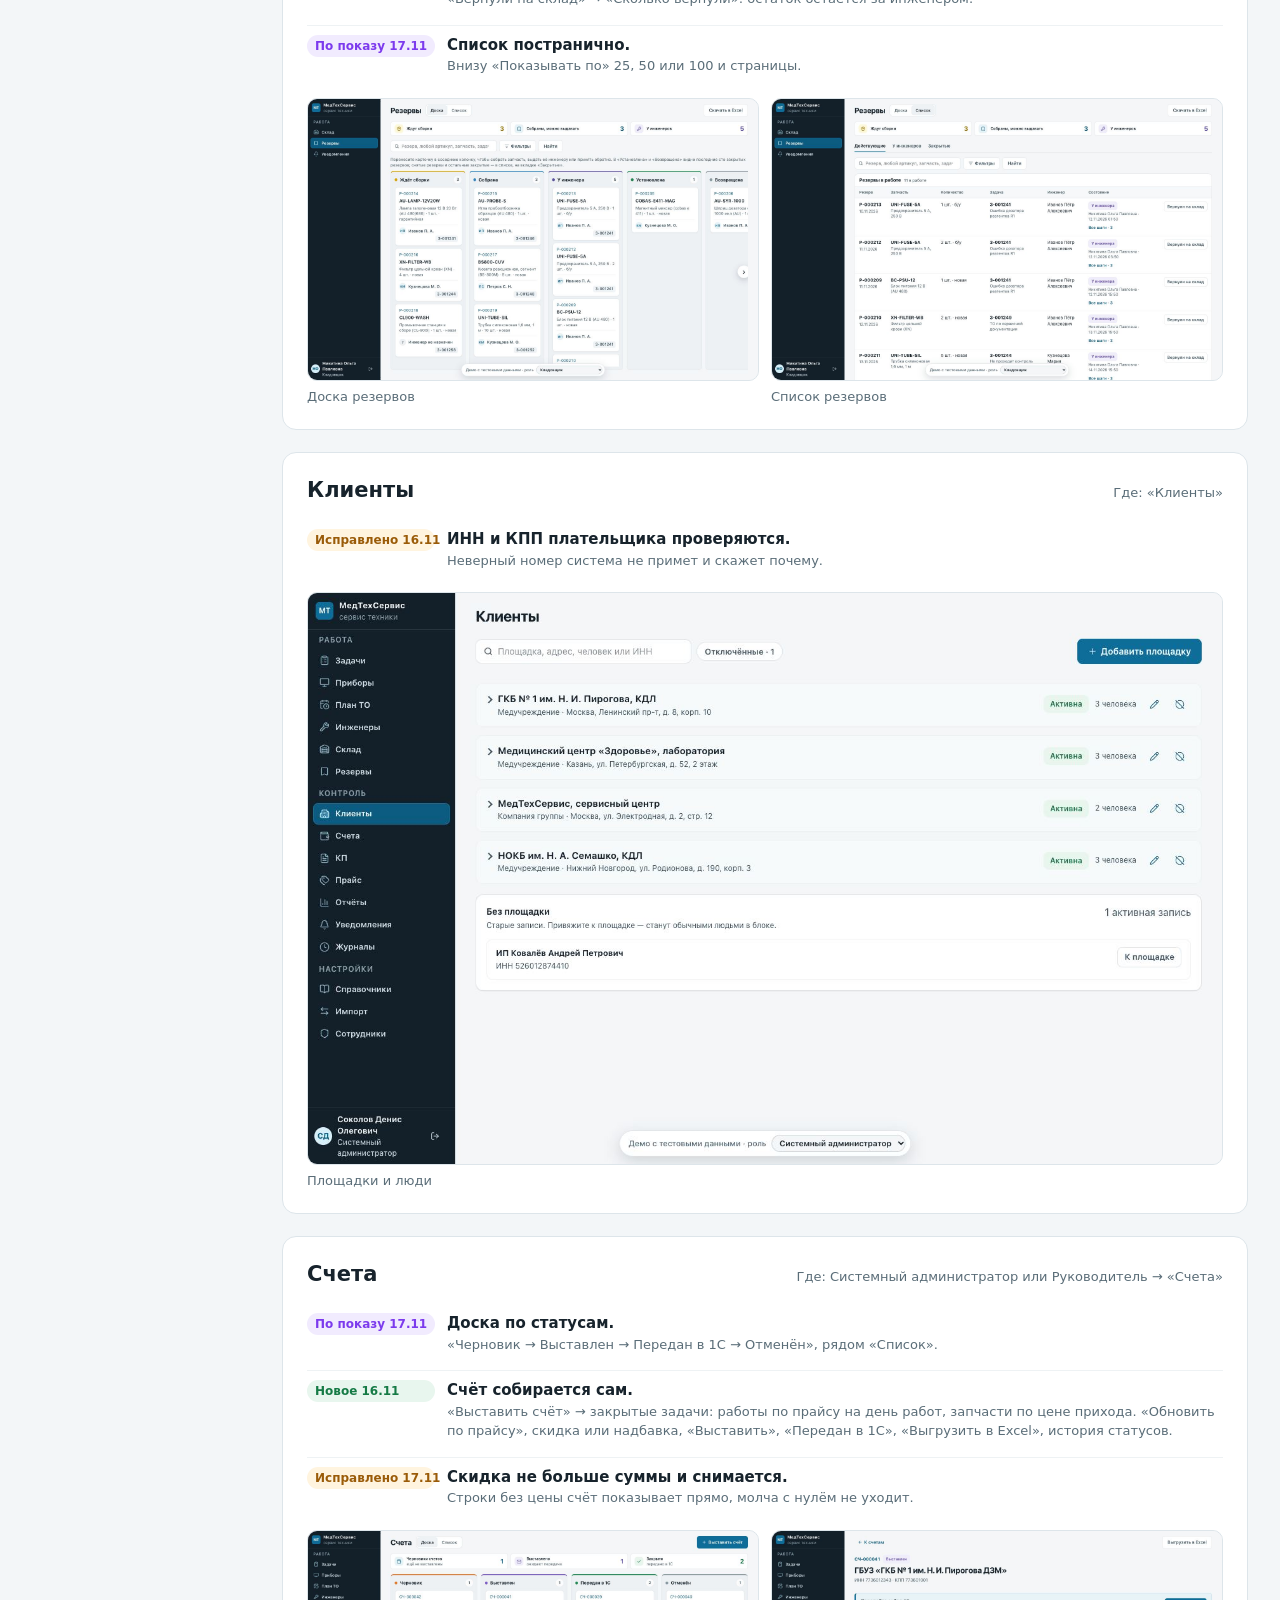
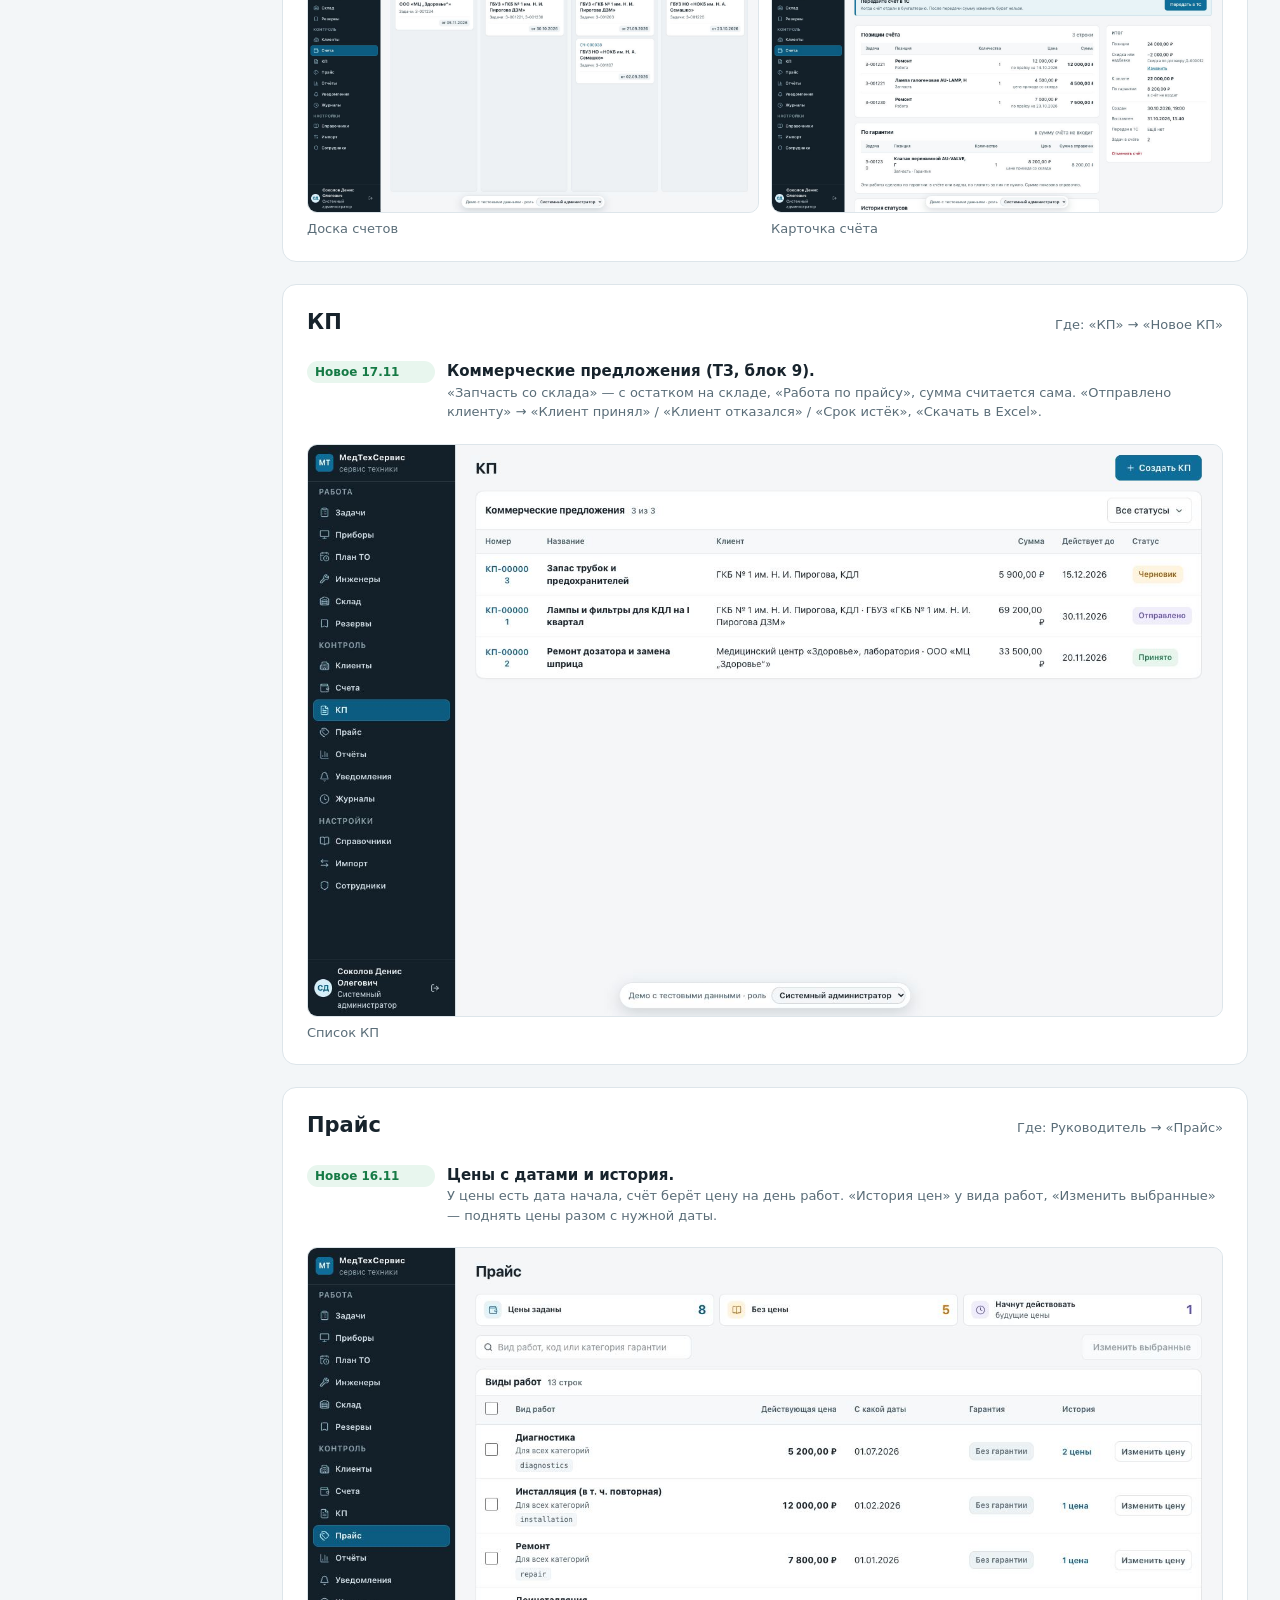
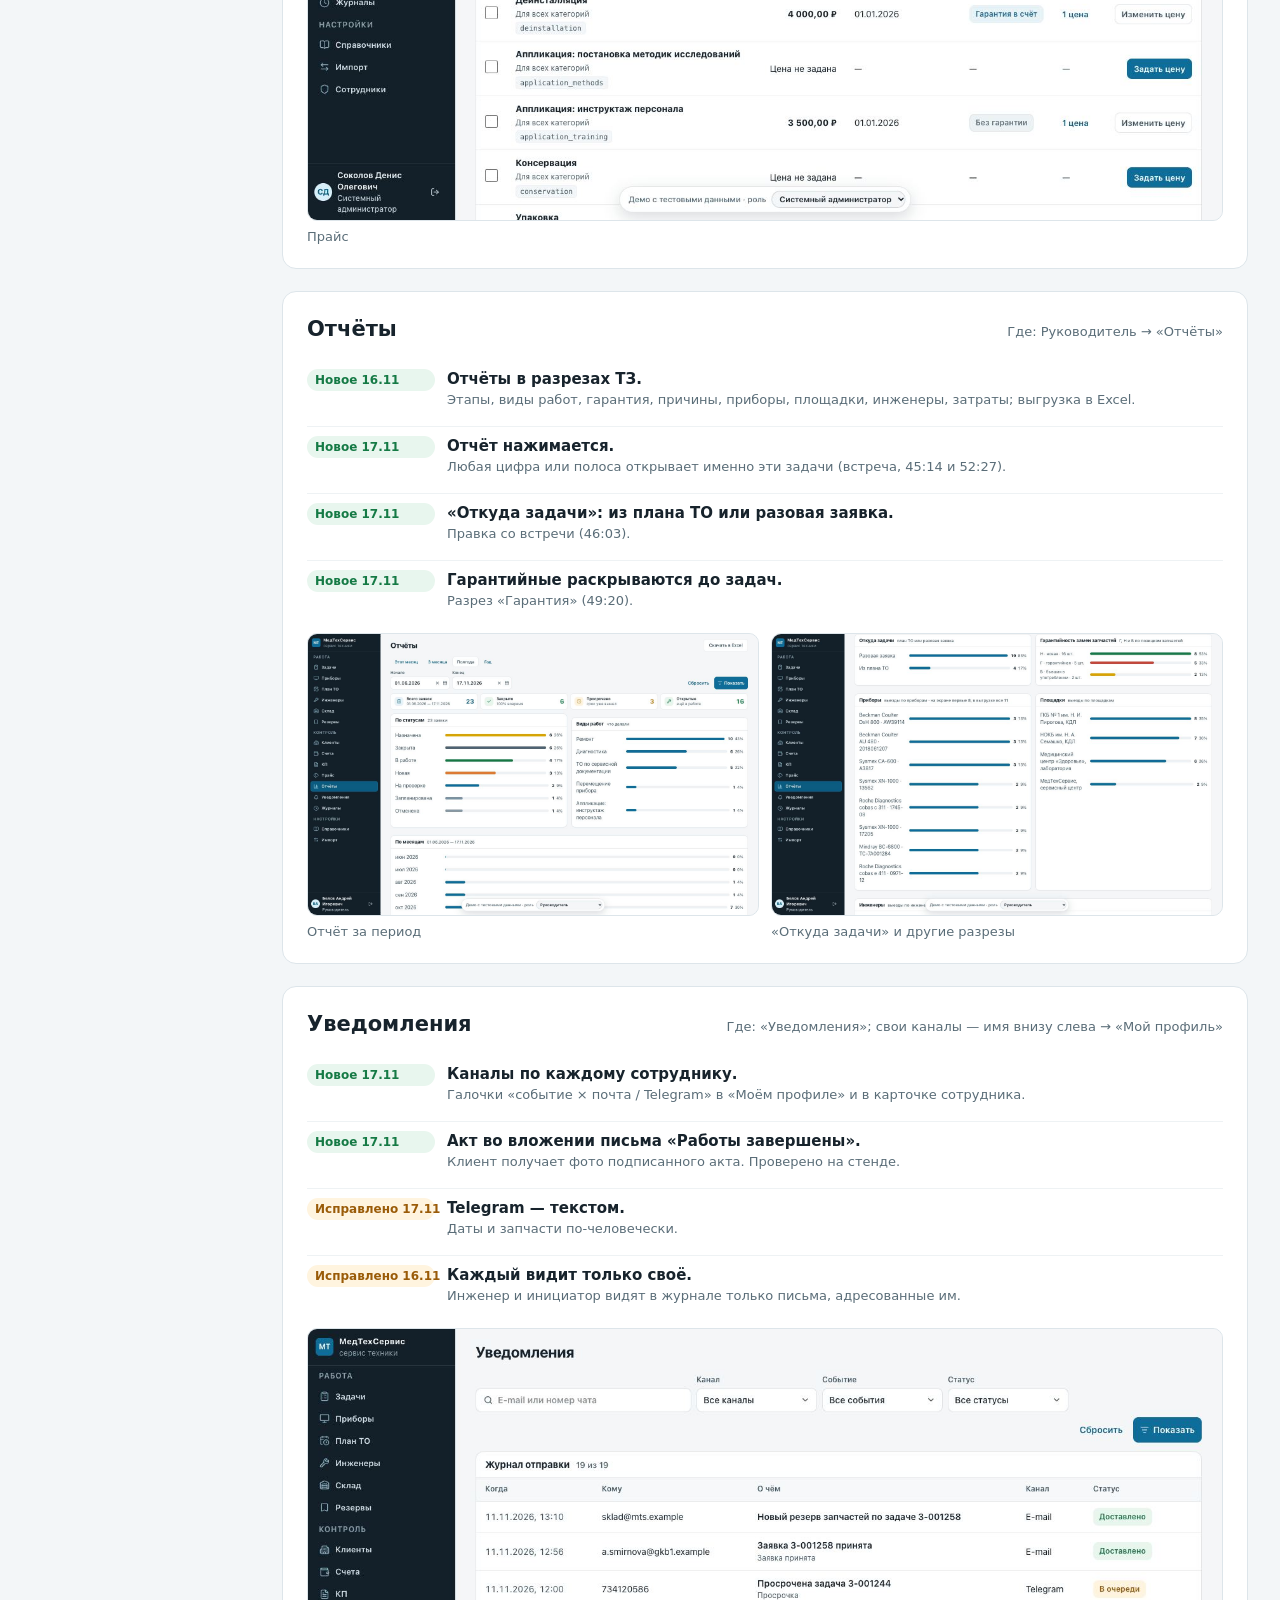
==== commit 447976a6: "Демо и сайты: вопросы заказчику без тире (договор, 1С, почта); журнал входов только руководителю и а" ====
--- a/whatsnew/index.html
+++ b/whatsnew/index.html
@@ -119,6 +119,8 @@
   section.part, .hero { padding: 16px; }
 }
 @media (prefers-reduced-motion: reduce) { figure img { transition: none; } }
+ul.items .qs { display: grid; gap: 4px; margin: 6px 0 0; padding-left: 20px; color: var(--ink-soft); font-size: 14px; line-height: 1.5; }
+ul.items .qs li { display: list-item; padding: 0; border: 0; }
 </style>
 </head>
 <body>
@@ -153,7 +155,7 @@
       <h3>Целиком</h3>
       <a href="#scenario">Сквозной сценарий</a>
       <a href="#reliability">Надёжность</a>
-      <a href="#waiting">Ждём от заказчика <i>11</i></a>
+      <a href="#waiting">Вопросы заказчику <i>3</i></a>
     </nav>
   </aside>
 
@@ -170,7 +172,7 @@
           <div class="stat"><strong>35 из 49</strong><span>пунктов ТЗ сделано и проверено</span></div>
           <div class="stat"><strong>12</strong><span>ждут заказчика или бухгалтерию</span></div>
           <div class="stat"><strong>0</strong><span>не сделано с нашей стороны</span></div>
-          <div class="stat"><strong>16 из 17</strong><span>правок со встречи 18.11; письма не про ремонт ждут ключ ИИ</span></div>
+          <div class="stat"><strong>16 из 17</strong><span>правок со встречи 18.11; письма не про ремонт — после подключения нейросети</span></div>
         </div>
         <div class="legend"><span><span class="tag tag--meet">Встреча 18.11</span> сделано по замечаниям Сергея</span><span><span class="tag tag--ask">По показу 17.11</span> сделано по вашим замечаниям</span><span><span class="tag tag--new">Новое</span> новый экран или возможность</span><span><span class="tag tag--fix">Исправлено</span> было неудобно или с ошибкой</span></div>
       </section>
@@ -472,25 +474,17 @@
       </section>
 
       <section class="part" id="waiting">
-        <header><h2>Что ждём от заказчика</h2><span class="where">12 пунктов ТЗ из 49 и 2 правки встречи ждут ответа</span></header>
-        <p class="note">С нашей стороны по ТЗ всё сделано. Всё ниже двигается, как только придёт ответ: в правом столбце — что он разблокирует.</p>
-        <ul class="items">
-          <li><span class="tag tag--wait">Заказчик</span><div><b>Форма договора.</b><small>Договор по форме заказчика, задачи из договора по его составу, резерв запчастей под договор, путь запчастей «по договору»: инженер как курьер, списание при выдаче (ТЗ, блоки 7 и 9, раздел 3.4; встреча, правка 8б).</small></div></li>
-          <li><span class="tag tag--wait">Заказчик</span><div><b>Выгрузки из 1С: приборы, история обслуживания, номенклатура.</b><small>Боевой перенос данных (ТЗ, раздел 5). Импорт готов: пробный прогон, ошибки по строкам, повтор без дублей.</small></div></li>
-          <li><span class="tag tag--wait">Заказчик</span><div><b>Характеристики сервера или хранилище S3.</b><small>Установка системы у заказчика и копии бэкапов вне сервера (ТЗ, раздел 6.2). Ночной бэкап на стенде уже работает.</small></div></li>
-          <li><span class="tag tag--wait">Заказчик</span><div><b>Почта, бот Telegram и ключ нейросети компании.</b><small>Уведомления клиентам и сотрудникам со своих адресов, разбор писем нейросетью (ТЗ, блок 4). Сейчас всё работает на тестовых адресах, письма разбираются по правилам.</small></div></li>
-          <li><span class="tag tag--wait">Заказчик</span><div><b>2–3 инженера и кладовщик с почтой.</b><small>Пробная работа сотрудников в системе (встреча, 62:22).</small></div></li>
-          <li><span class="tag tag--wait">Решение</span><div><b>Кому видеть журнал входов с IP-адресами.</b><small>Права координатора (ТЗ, раздел 2). Сейчас журнал видит координатор.</small></div></li>
-          <li><span class="tag tag--wait">Решение</span><div><b>Какой нужен вид графика выездов и доски «по датам».</b><small>Переделка календаря, если нужна (встреча, 58:05 и 61:17). Сейчас — календарь инженеров и доски по этапам.</small></div></li>
-          <li><span class="tag tag--wait">Решение</span><div><b>Сколько хранить фото и видео с выездов и как сжимать.</b><small>Предложение готово, ждёт выбора (ТЗ, раздел 6.2).</small></div></li>
-          <li><span class="tag tag--wait">Проверка</span><div><b>Открыть стенд в своём Chrome.</b><small>Правка 10 со встречи: исправлено и выложено, подтвердить может только заказчик.</small></div></li>
-          <li><span class="tag tag--wait">Бухгалтерия</span><div><b>Ответы на «Обмен с 1С».</b><small>Формат выгрузки счёта для 1С, обмен с 1С в обе стороны, вид складских документов, гарантийные работы в счёте, арендное оборудование (ТЗ, блоки 8 и 11). Черновик с вопросами готов, отправляет Тимур.</small></div></li>
-          <li><span class="tag tag--wait">Приёмка</span><div><b>Приёмка этапа.</b><small>После неё — передача исходного кода и документации (ТЗ, раздел 7). Код уже в репозитории и описан для разработчика.</small></div></li>
+        <header><h2>Вопросы заказчику</h2><span class="where">3 темы: ответы нужны, чтобы перенести данные и запустить систему</span></header>
+        <p class="note">С нашей стороны по ТЗ всё сделано. Ниже то, что нужно от вас, чтобы перенести данные и запустить систему.</p>
+        <ul class="items">
+          <li><span class="tag tag--wait">Заказчик</span><div><b>Форма договора.</b><ol class="qs"><li>Пришлите форму договора на сервисное обслуживание: тот файл, который сейчас подписываете с клиентами.</li><li>Что входит в договор: плановое ТО по графику, ремонты по вызову или всё вместе? По каким приборам: по списку в приложении к договору?</li><li>Как часто ТО по договору и кто задаёт график: он записан в договоре или составляете вы?</li><li>Запчасти по договору входят в его стоимость или оплачиваются отдельно? Резервировать ли их под договор заранее?</li><li>Запчасть «по договору» инженер везёт с собой и сразу ставит. Списываем её со склада в момент выдачи инженеру, верно?</li><li>Счёт по договору выставляется раз в месяц или квартал или только по закрытым задачам?</li></ol></div></li>
+          <li><span class="tag tag--wait">Заказчик</span><div><b>Выгрузки из 1С.</b><ol class="qs"><li>Пришлите из 1С файлы Excel (.xlsx): список приборов с моделью, серийным номером, площадкой, плательщиком, статусом и датой установки.</li><li>История обслуживания по приборам: та выгрузка «история прибора», которую вы показывали.</li><li>Номенклатура склада: артикул, наименование, остатки по состоянию (новая, б/у, гарантийная) и цена прихода.</li><li>Если удобнее, дайте доступ к 1С на чтение, выгрузим сами.</li></ol></div></li>
+          <li><span class="tag tag--wait">Заказчик</span><div><b>Почта.</b><ol class="qs"><li>Дайте доступ к почте компании, к основному ящику, куда клиенты пишут заявки. С него система будет разбирать заявки и отправлять письма клиентам и сотрудникам.</li></ol></div></li>
         </ul>
         <p class="where">Не входят в работу: доступ заказчикам к своим работам (по ТЗ — за пределами этапов) и гарантия автоматически по категории прибора (отменено на встрече 16.11).</p>
       </section>
 
-      <p class="foot">Состояние на 17.11.2026.</p>
+      <p class="foot">Состояние на 18.11.2026.</p>
     </div>
   </main>
 </div>
